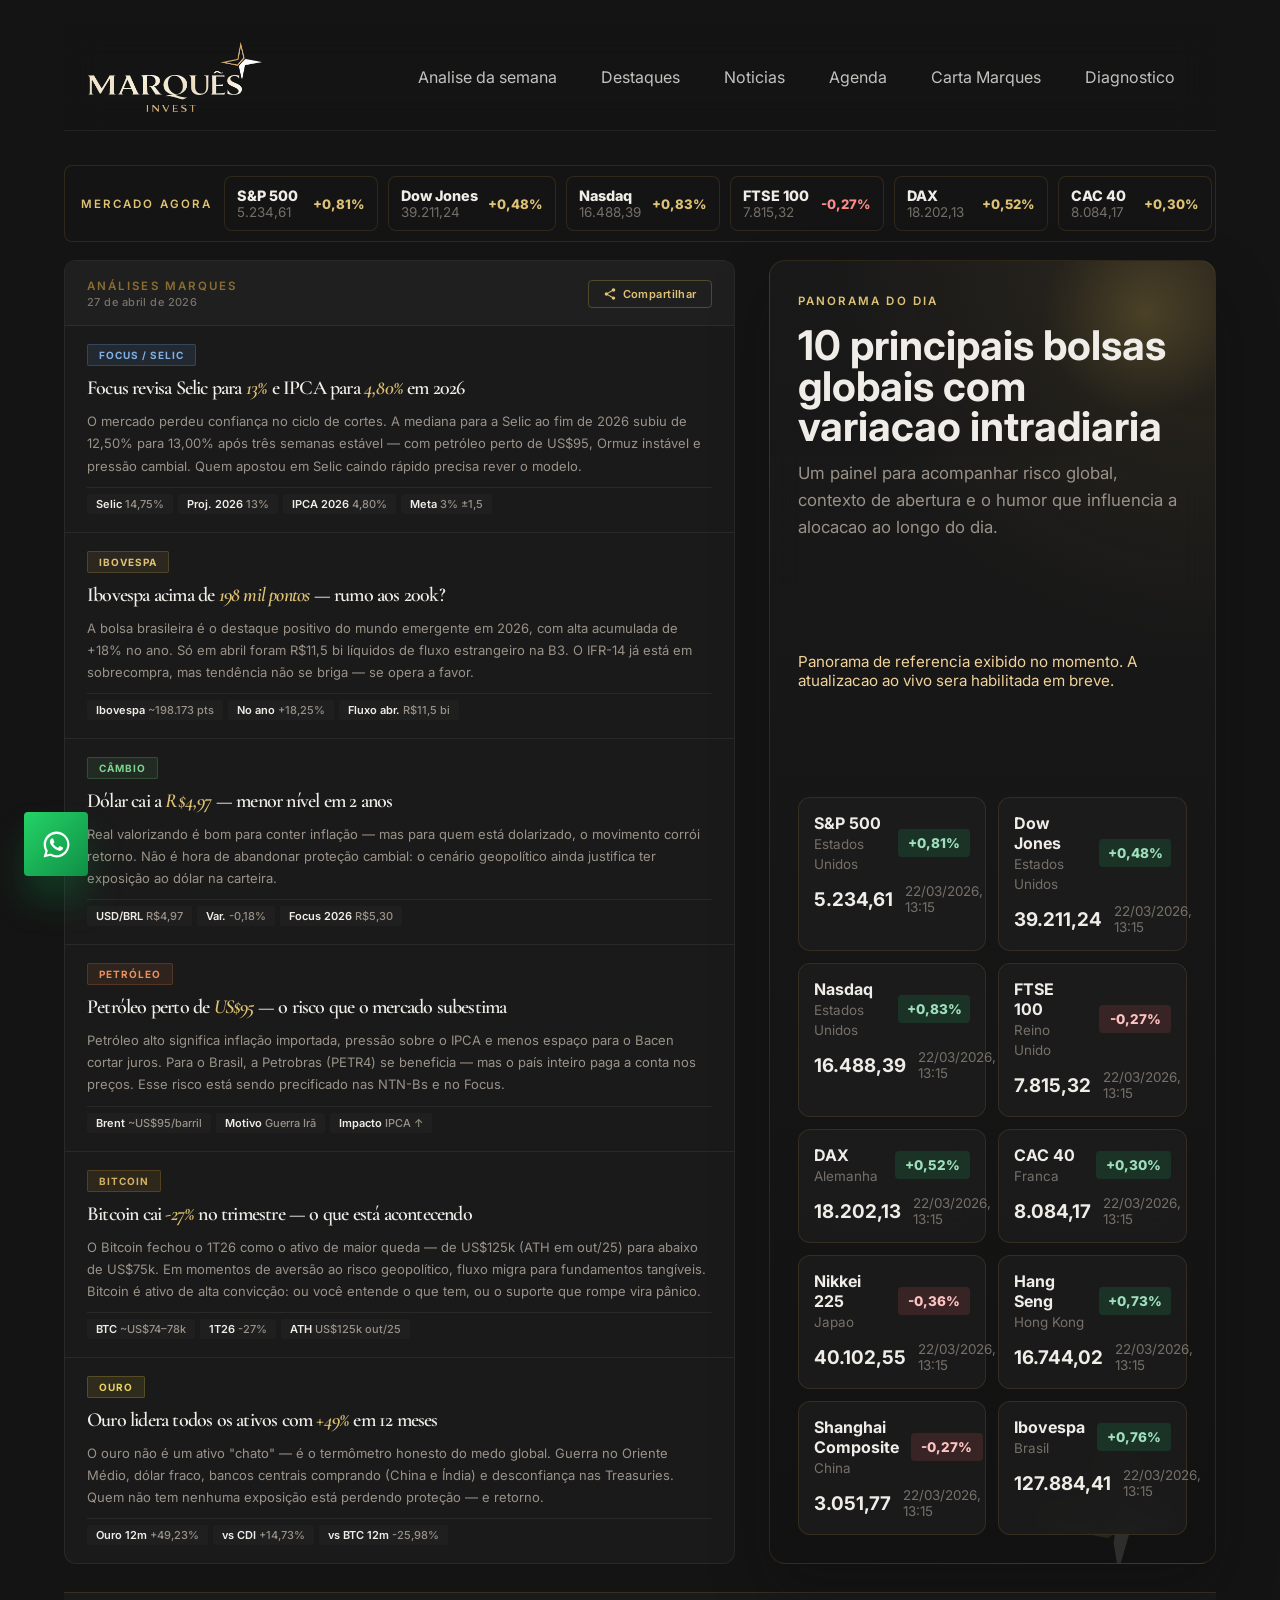
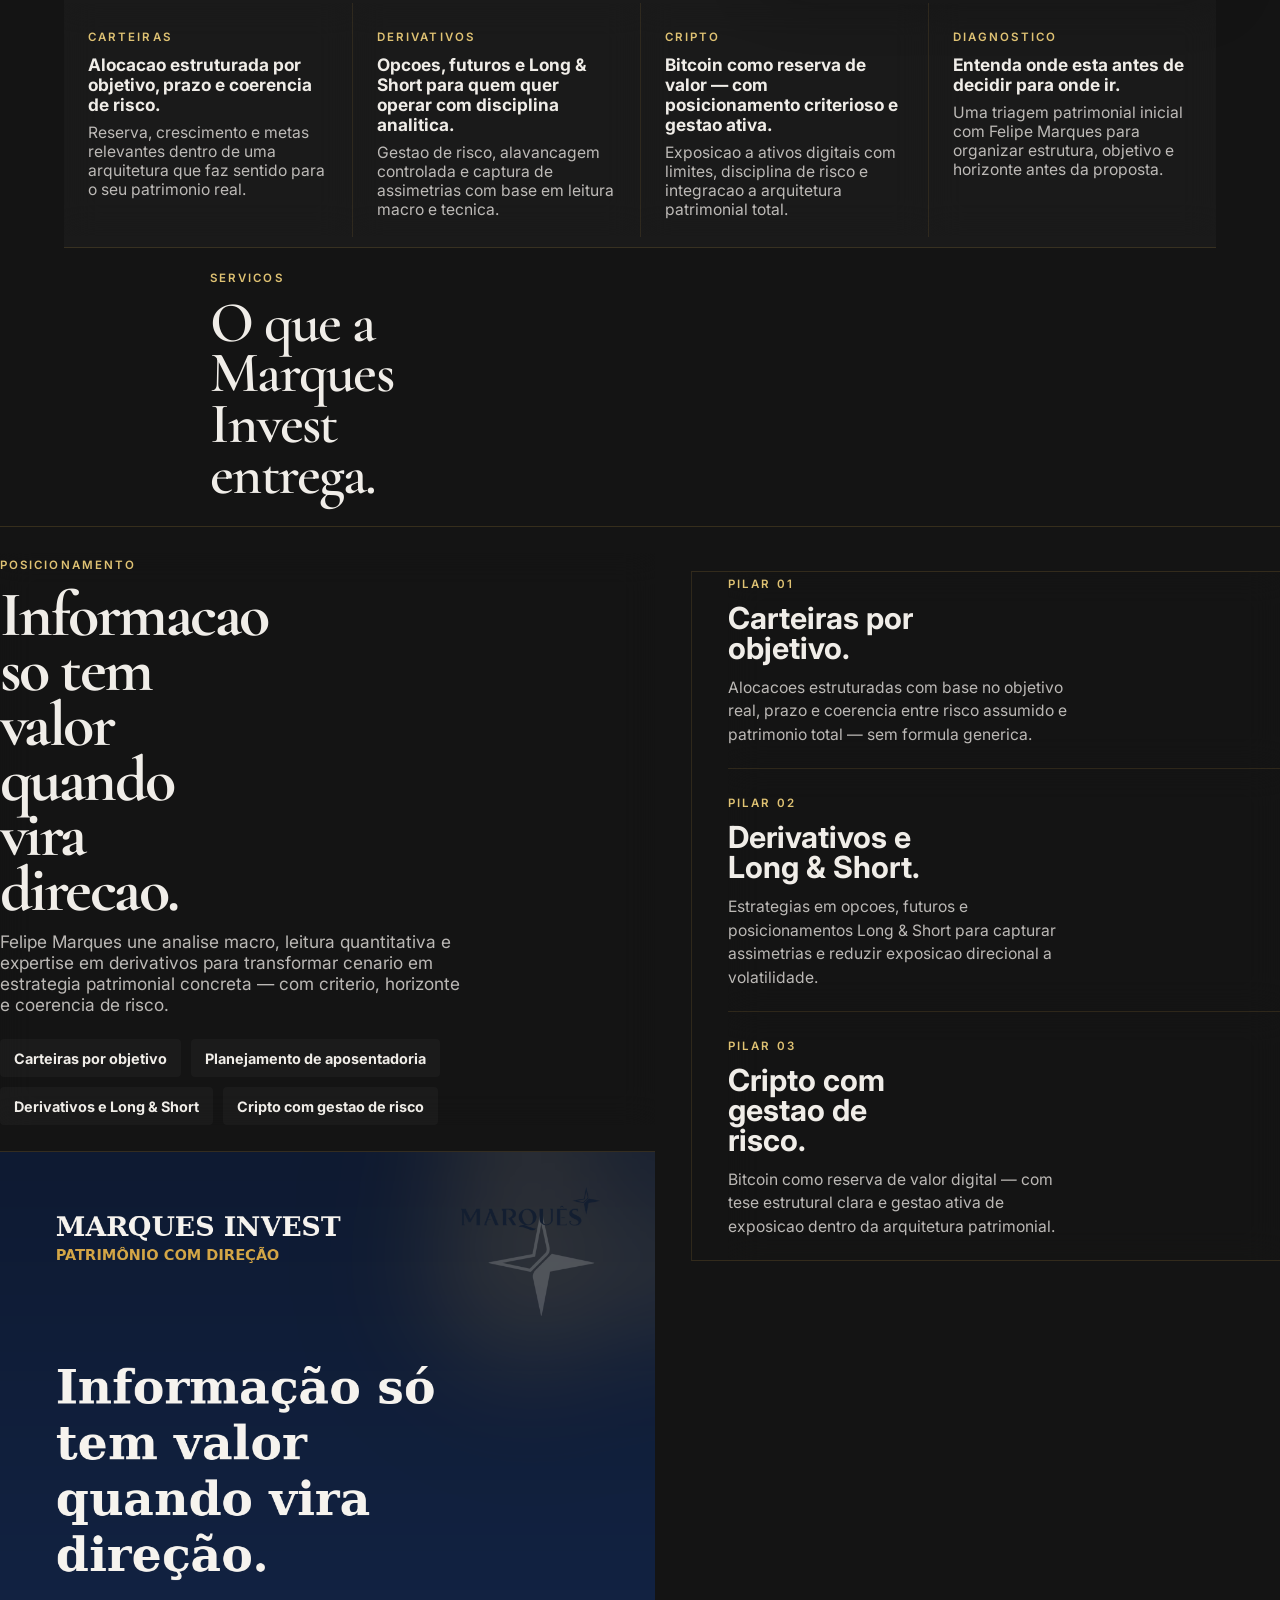
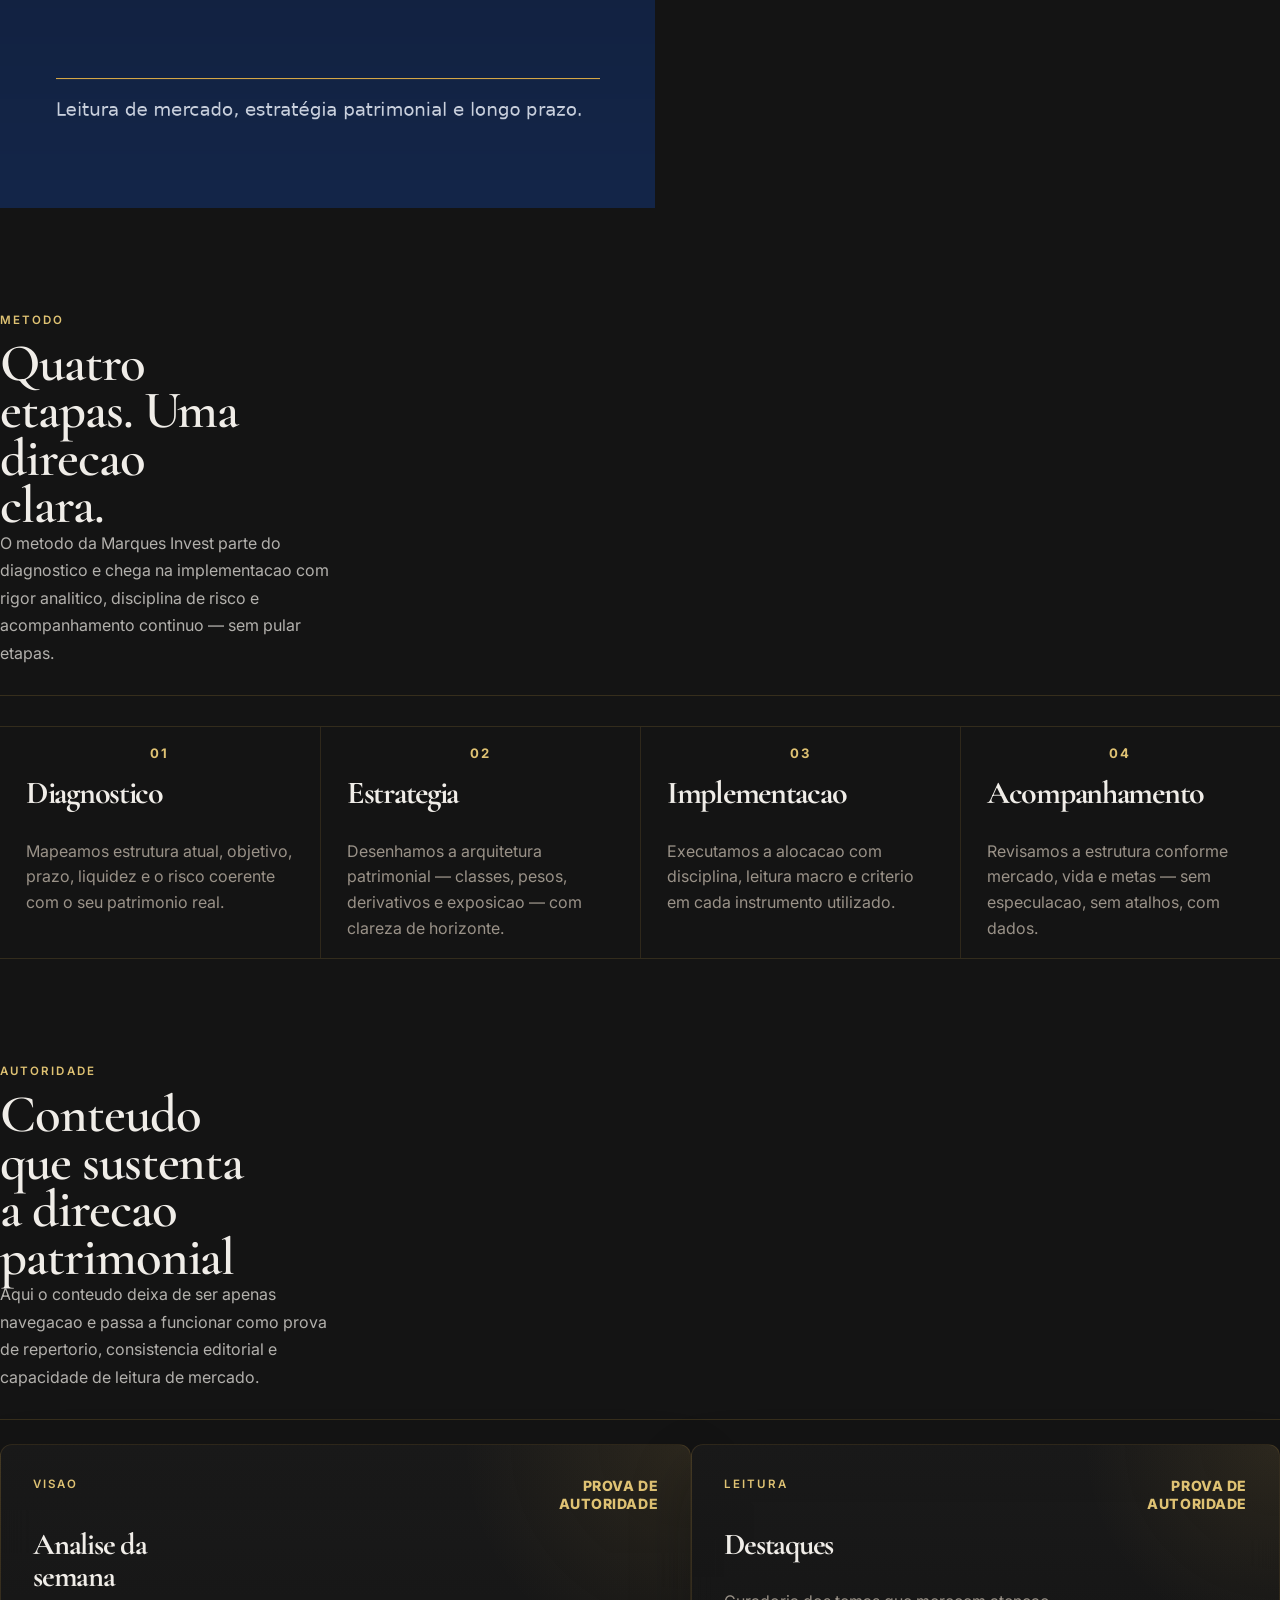
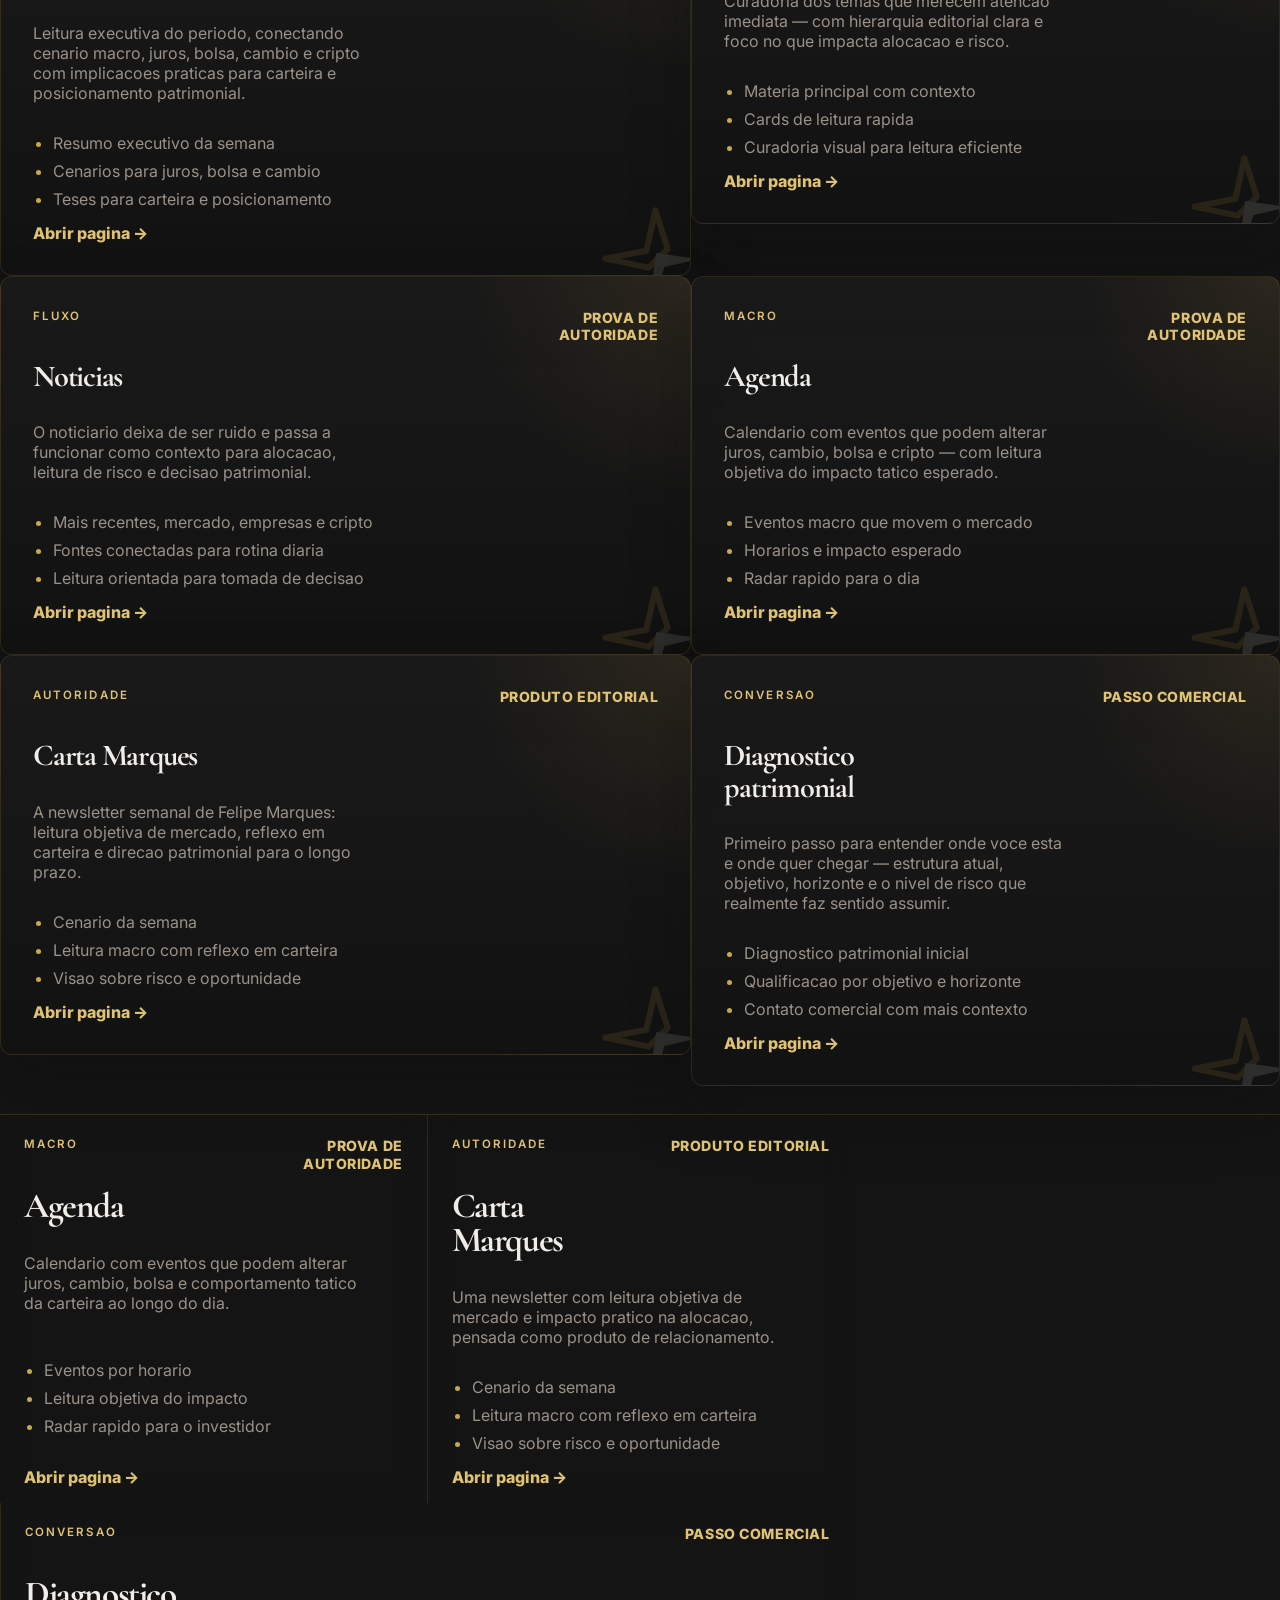
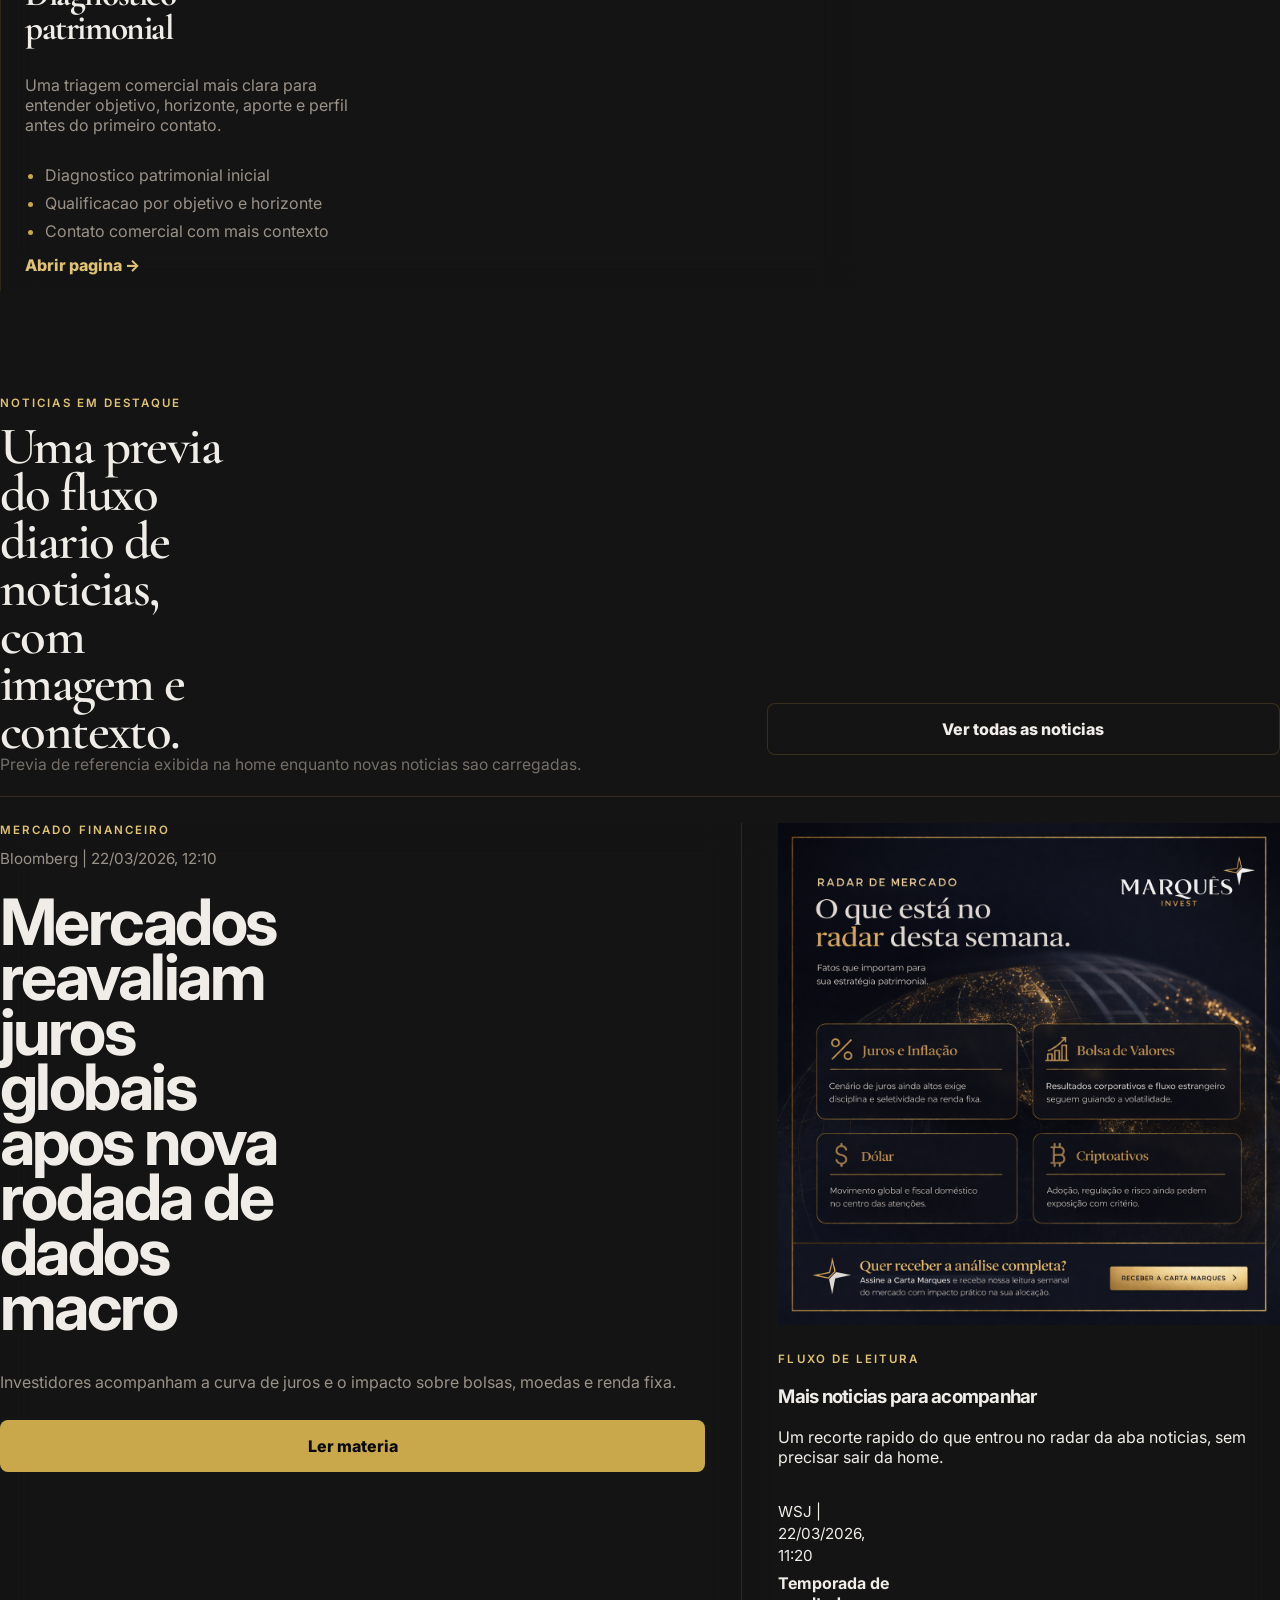
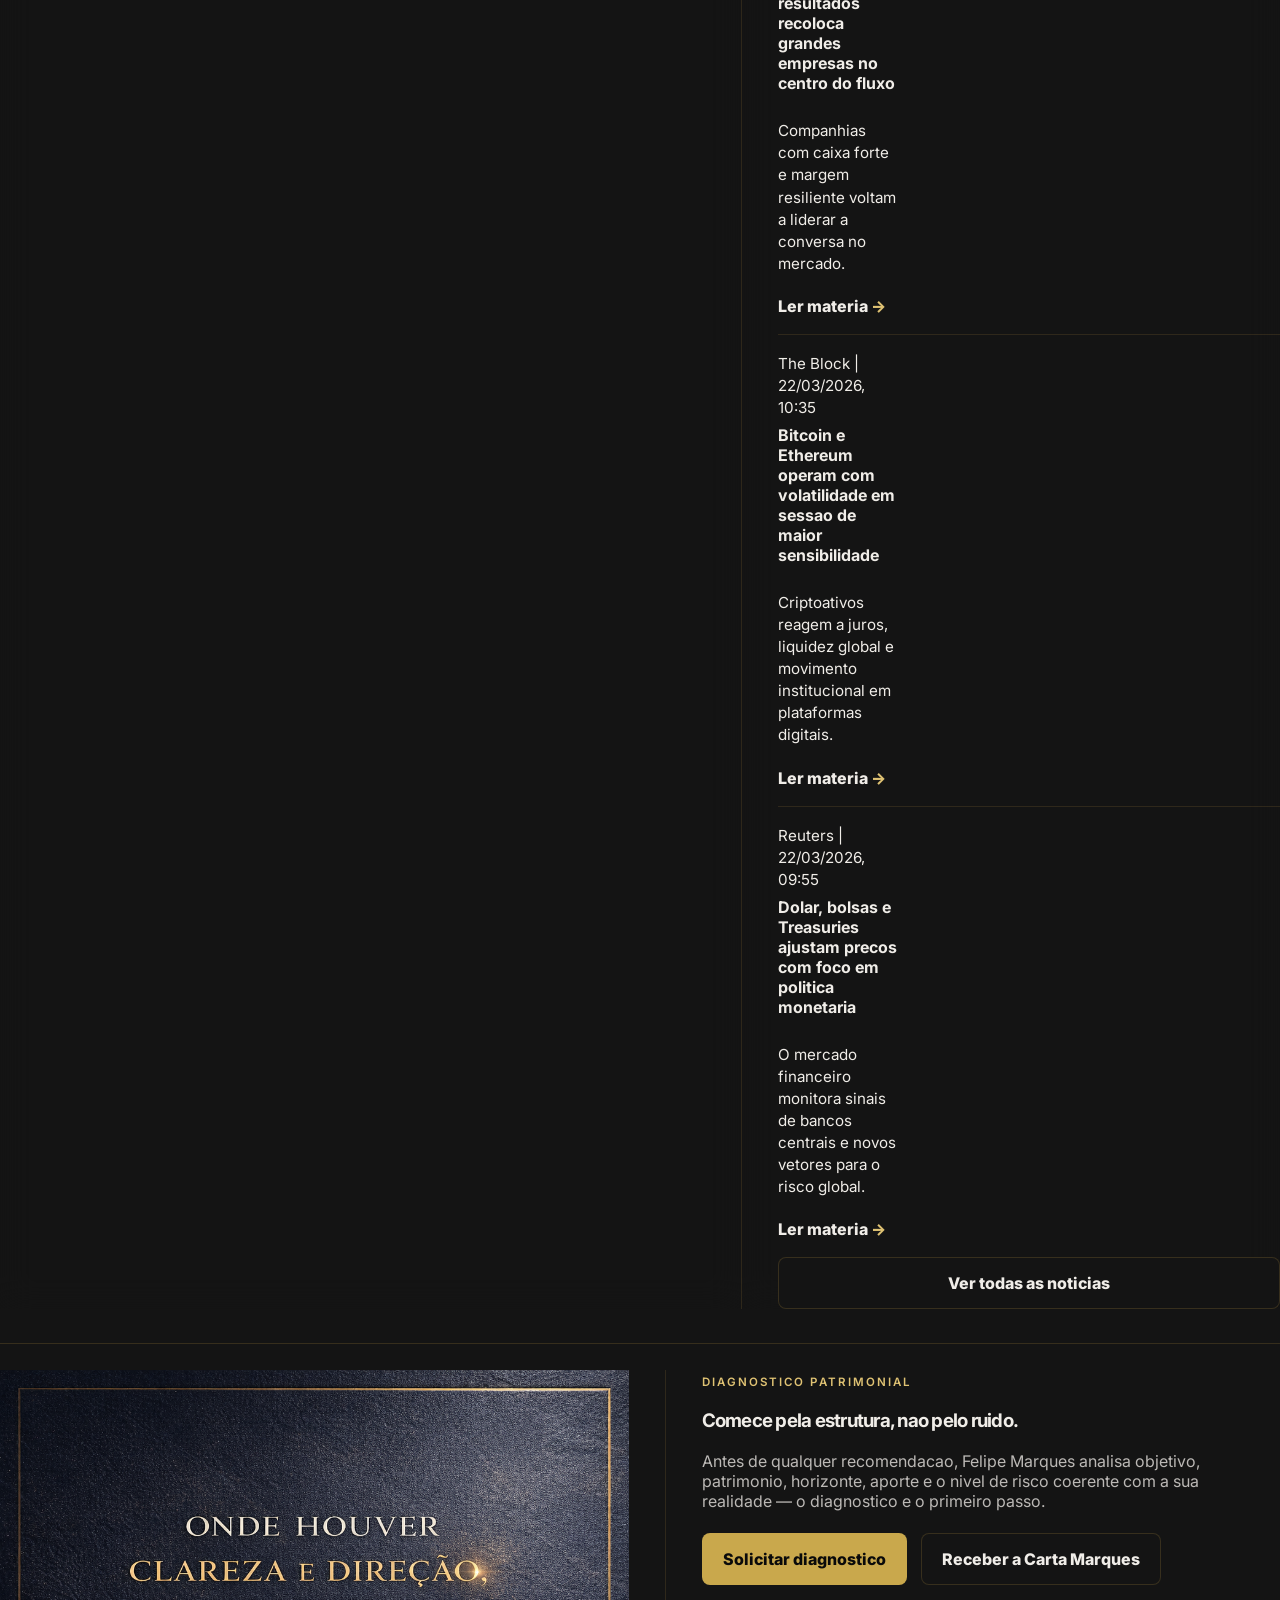
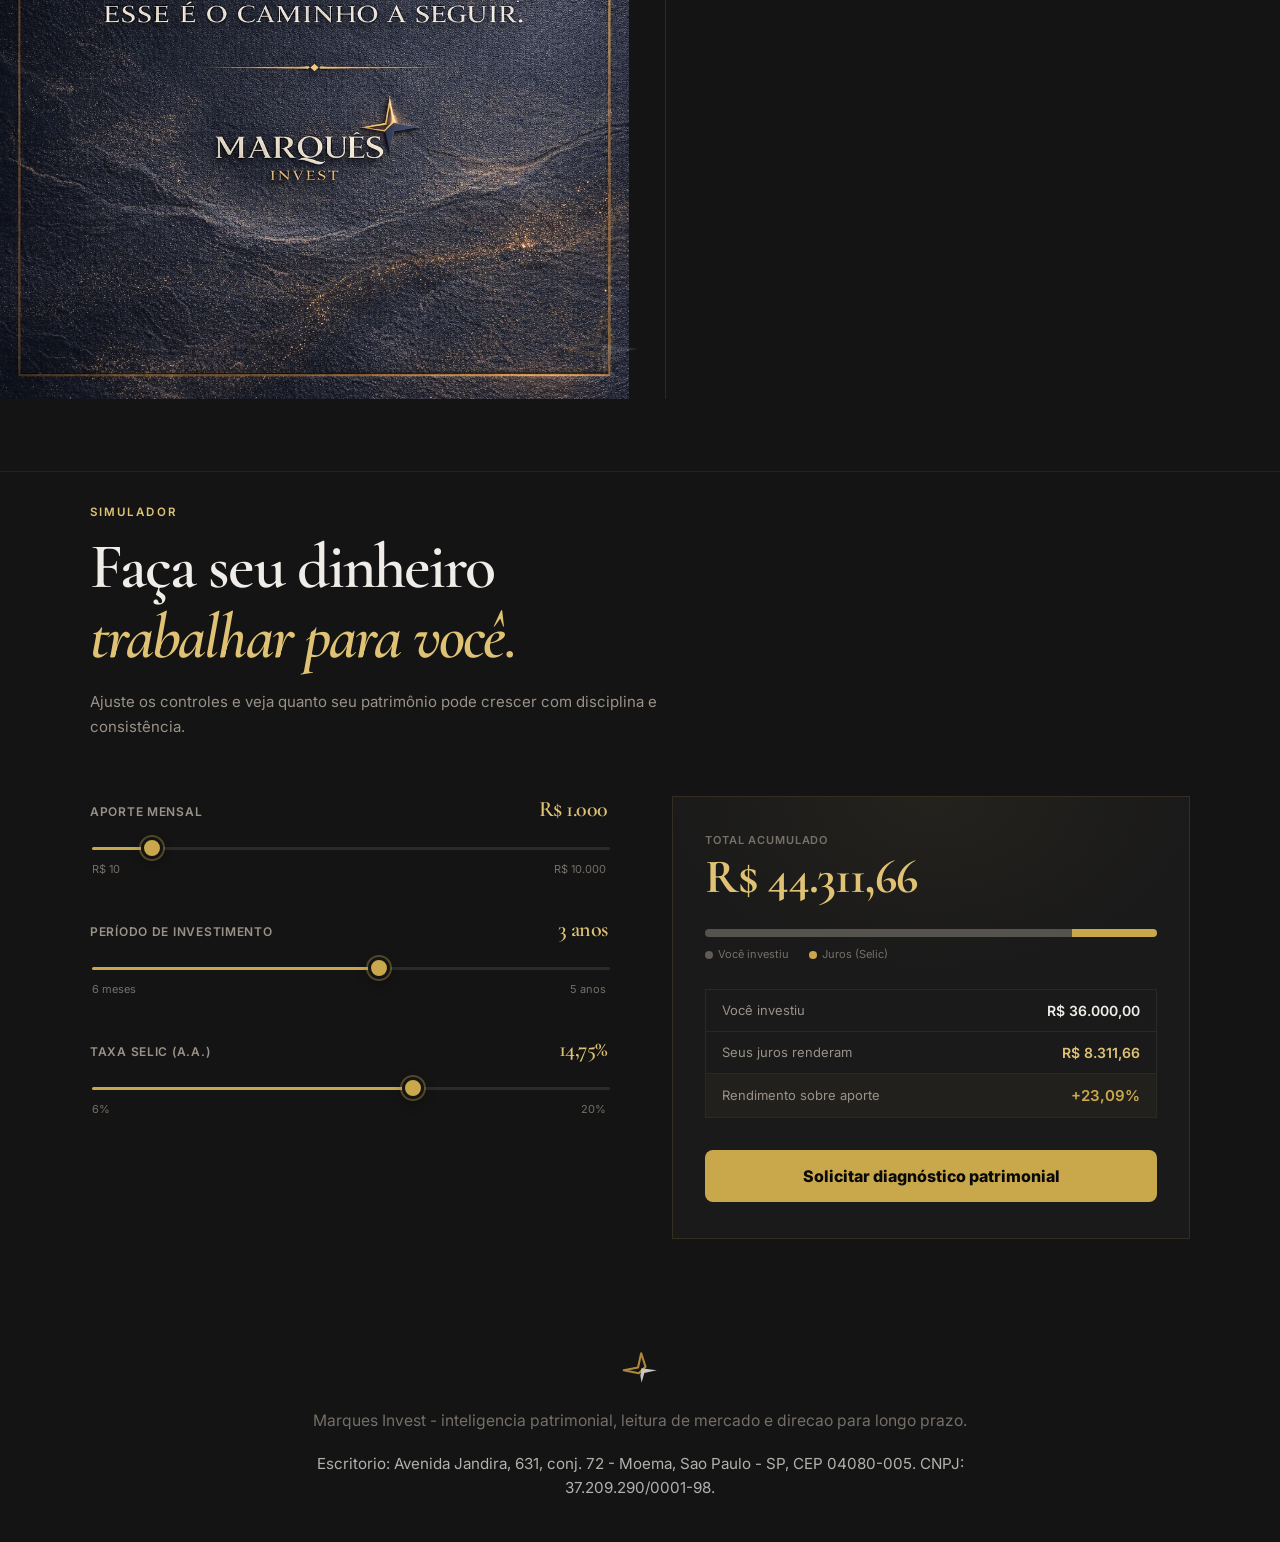
==== index.html @ 555baf64 "Simulador de patrimonio: calculadora interativa com sliders na homepage - Aporte mensal: R$10 a R$10" ====
<!DOCTYPE html>
<html lang="pt-BR">
  <head>
    <meta charset="UTF-8" />
    <meta name="viewport" content="width=device-width, initial-scale=1.0" />
    <title>Marques Invest | Patrimonio com direcao</title>
    <meta
      name="description"
      content="Marques Invest — gestao patrimonial com leitura macro, derivativos, Long & Short e cripto criterioso. Felipe Marques, Moema, Sao Paulo."
    />
    <meta name="theme-color" content="#141414" />
    <link rel="icon" type="image/svg+xml" href="assets/img/logo-mark.svg" />
    <link rel="manifest" href="site.webmanifest" />
    <link rel="preconnect" href="https://fonts.googleapis.com" />
    <link rel="preconnect" href="https://fonts.gstatic.com" crossorigin />
    <link
      href="https://fonts.googleapis.com/css2?family=Cormorant+Garamond:wght@500;600;700&family=Inter:wght@400;500;600;700&display=swap"
      rel="stylesheet"
    />
    <link rel="stylesheet" href="assets/css/styles.css?v=2" />
  </head>
  <body data-page="home">
    <div class="site-shell">
      <header class="hero hero--compact">
        <nav class="topbar">
          <a class="brand" href="index.html" aria-label="Marques Invest">
            <img
              class="brand-logo"
              src="assets/img/marques-invest-logo-header.png"
              alt="Marques Invest"
            />
          </a>
          <div class="nav-links">
            <a href="analise-semana.html">Analise da semana</a>
            <a href="destaques.html">Destaques</a>
            <a href="noticias.html">Noticias</a>
            <a href="agenda.html">Agenda</a>
            <a href="newsletter.html">Carta Marques</a>
            <a href="contato.html">Diagnostico</a>
          </div>
        </nav>

        <section class="hero-content">
          <!-- ── ANÁLISES MARQUES FEED ── -->
          <div class="home-af">
            <div class="home-af-header">
              <div class="home-af-header-left">
                <span class="eyebrow">Análises Marques</span>
                <span class="home-af-date">27 de abril de 2026</span>
              </div>
              <button class="home-af-share-btn" type="button" id="home-af-share-btn" aria-label="Compartilhar análises">
                <svg viewBox="0 0 24 24" aria-hidden="true"><path d="M18 16.08c-.76 0-1.44.3-1.96.77L8.91 12.7c.05-.23.09-.46.09-.7s-.04-.47-.09-.7l7.05-4.11c.54.5 1.25.81 2.04.81 1.66 0 3-1.34 3-3s-1.34-3-3-3-3 1.34-3 3c0 .24.04.47.09.7L8.04 9.81C7.5 9.31 6.79 9 6 9c-1.66 0-3 1.34-3 3s1.34 3 3 3c.79 0 1.5-.31 2.04-.81l7.12 4.16c-.05.21-.08.43-.08.65 0 1.61 1.31 2.92 2.92 2.92 1.61 0 2.92-1.31 2.92-2.92s-1.31-2.92-2.92-2.92z"/></svg>
                <span>Compartilhar</span>
              </button>
            </div>

            <div class="home-af-scroll">

              <!-- 1 — Focus / Selic -->
              <article class="home-af-card">
                <div class="home-af-card-top">
                  <span class="home-af-pill home-af-pill--selic">Focus / Selic</span>
                </div>
                <h3 class="home-af-headline">Focus revisa Selic para <em>13%</em> e IPCA para <em>4,80%</em> em 2026</h3>
                <p class="home-af-body">O mercado perdeu confiança no ciclo de cortes. A mediana para a Selic ao fim de 2026 subiu de 12,50% para 13,00% após três semanas estável — com petróleo perto de US$95, Ormuz instável e pressão cambial. Quem apostou em Selic caindo rápido precisa rever o modelo.</p>
                <div class="home-af-chips">
                  <span class="home-af-chip"><b>Selic</b> 14,75%</span>
                  <span class="home-af-chip"><b>Proj. 2026</b> 13%</span>
                  <span class="home-af-chip"><b>IPCA 2026</b> 4,80%</span>
                  <span class="home-af-chip"><b>Meta</b> 3% ±1,5</span>
                </div>
              </article>

              <!-- 2 — Ibovespa -->
              <article class="home-af-card">
                <div class="home-af-card-top">
                  <span class="home-af-pill home-af-pill--ibov">Ibovespa</span>
                </div>
                <h3 class="home-af-headline">Ibovespa acima de <em>198 mil pontos</em> — rumo aos 200k?</h3>
                <p class="home-af-body">A bolsa brasileira é o destaque positivo do mundo emergente em 2026, com alta acumulada de +18% no ano. Só em abril foram R$11,5 bi líquidos de fluxo estrangeiro na B3. O IFR-14 já está em sobrecompra, mas tendência não se briga — se opera a favor.</p>
                <div class="home-af-chips">
                  <span class="home-af-chip"><b>Ibovespa</b> ~198.173 pts</span>
                  <span class="home-af-chip"><b>No ano</b> +18,25%</span>
                  <span class="home-af-chip"><b>Fluxo abr.</b> R$11,5 bi</span>
                </div>
              </article>

              <!-- 3 — Câmbio -->
              <article class="home-af-card">
                <div class="home-af-card-top">
                  <span class="home-af-pill home-af-pill--cambio">Câmbio</span>
                </div>
                <h3 class="home-af-headline">Dólar cai a <em>R$4,97</em> — menor nível em 2 anos</h3>
                <p class="home-af-body">Real valorizando é bom para conter inflação — mas para quem está dolarizado, o movimento corrói retorno. Não é hora de abandonar proteção cambial: o cenário geopolítico ainda justifica ter exposição ao dólar na carteira.</p>
                <div class="home-af-chips">
                  <span class="home-af-chip"><b>USD/BRL</b> R$4,97</span>
                  <span class="home-af-chip"><b>Var.</b> -0,18%</span>
                  <span class="home-af-chip"><b>Focus 2026</b> R$5,30</span>
                </div>
              </article>

              <!-- 4 — Petróleo -->
              <article class="home-af-card">
                <div class="home-af-card-top">
                  <span class="home-af-pill home-af-pill--petro">Petróleo</span>
                </div>
                <h3 class="home-af-headline">Petróleo perto de <em>US$95</em> — o risco que o mercado subestima</h3>
                <p class="home-af-body">Petróleo alto significa inflação importada, pressão sobre o IPCA e menos espaço para o Bacen cortar juros. Para o Brasil, a Petrobras (PETR4) se beneficia — mas o país inteiro paga a conta nos preços. Esse risco está sendo precificado nas NTN-Bs e no Focus.</p>
                <div class="home-af-chips">
                  <span class="home-af-chip"><b>Brent</b> ~US$95/barril</span>
                  <span class="home-af-chip"><b>Motivo</b> Guerra Irã</span>
                  <span class="home-af-chip"><b>Impacto</b> IPCA ↑</span>
                </div>
              </article>

              <!-- 5 — Bitcoin -->
              <article class="home-af-card">
                <div class="home-af-card-top">
                  <span class="home-af-pill home-af-pill--btc">Bitcoin</span>
                </div>
                <h3 class="home-af-headline">Bitcoin cai <em>-27%</em> no trimestre — o que está acontecendo</h3>
                <p class="home-af-body">O Bitcoin fechou o 1T26 como o ativo de maior queda — de US$125k (ATH em out/25) para abaixo de US$75k. Em momentos de aversão ao risco geopolítico, fluxo migra para fundamentos tangíveis. Bitcoin é ativo de alta convicção: ou você entende o que tem, ou o suporte que rompe vira pânico.</p>
                <div class="home-af-chips">
                  <span class="home-af-chip"><b>BTC</b> ~US$74–78k</span>
                  <span class="home-af-chip"><b>1T26</b> -27%</span>
                  <span class="home-af-chip"><b>ATH</b> US$125k out/25</span>
                </div>
              </article>

              <!-- 6 — Ouro -->
              <article class="home-af-card">
                <div class="home-af-card-top">
                  <span class="home-af-pill home-af-pill--ouro">Ouro</span>
                </div>
                <h3 class="home-af-headline">Ouro lidera todos os ativos com <em>+49%</em> em 12 meses</h3>
                <p class="home-af-body">O ouro não é um ativo "chato" — é o termômetro honesto do medo global. Guerra no Oriente Médio, dólar fraco, bancos centrais comprando (China e Índia) e desconfiança nas Treasuries. Quem não tem nenhuma exposição está perdendo proteção — e retorno.</p>
                <div class="home-af-chips">
                  <span class="home-af-chip"><b>Ouro 12m</b> +49,23%</span>
                  <span class="home-af-chip"><b>vs CDI</b> +14,73%</span>
                  <span class="home-af-chip"><b>vs BTC 12m</b> -25,98%</span>
                </div>
              </article>

            </div><!-- /scroll -->
          </div>

          <aside class="market-panel">
            <div class="panel-card">
              <span class="panel-label">Panorama do dia</span>
              <strong>10 principais bolsas globais com variacao intradiaria</strong>
              <p>
                Um painel para acompanhar risco global, contexto de abertura e
                o humor que influencia a alocacao ao longo do dia.
              </p>
            </div>
            <p class="market-status" id="market-status">
              Carregando panorama global das bolsas.
            </p>
            <div class="market-board" id="market-board" aria-label="Indicadores do mercado"></div>
          </aside>
        </section>

        <div class="hero-strip">
          <article class="hero-strip-card">
            <span class="tag">Carteiras</span>
            <strong>Alocacao estruturada por objetivo, prazo e coerencia de risco.</strong>
            <p>Reserva, crescimento e metas relevantes dentro de uma arquitetura que faz sentido para o seu patrimonio real.</p>
          </article>
          <article class="hero-strip-card">
            <span class="tag">Derivativos</span>
            <strong>Opcoes, futuros e Long & Short para quem quer operar com disciplina analitica.</strong>
            <p>Gestao de risco, alavancagem controlada e captura de assimetrias com base em leitura macro e tecnica.</p>
          </article>
          <article class="hero-strip-card">
            <span class="tag">Cripto</span>
            <strong>Bitcoin como reserva de valor — com posicionamento criterioso e gestao ativa.</strong>
            <p>Exposicao a ativos digitais com limites, disciplina de risco e integracao a arquitetura patrimonial total.</p>
          </article>
          <article class="hero-strip-card">
            <span class="tag">Diagnostico</span>
            <strong>Entenda onde esta antes de decidir para onde ir.</strong>
            <p>Uma triagem patrimonial inicial com Felipe Marques para organizar estrutura, objetivo e horizonte antes da proposta.</p>
          </article>
        </div>
      </header>

      <main>
        <section class="section market-intelligence market-intelligence--telegraph" id="servicos">
          <div class="section-heading">
            <span class="section-kicker">Servicos</span>
            <h2>O que a Marques Invest entrega.</h2>
          </div>

          <div class="telegraph-services-grid">
            <div class="intelligence-flow">
              <article class="intelligence-lead">
                <span class="tag">Posicionamento</span>
                <h3>Informacao so tem valor quando vira direcao.</h3>
                <p>
                  Felipe Marques une analise macro, leitura quantitativa e
                  expertise em derivativos para transformar cenario em
                  estrategia patrimonial concreta — com criterio, horizonte e
                  coerencia de risco.
                </p>
                <div class="intelligence-points">
                  <span>Carteiras por objetivo</span>
                  <span>Planejamento de aposentadoria</span>
                  <span>Derivativos e Long & Short</span>
                  <span>Cripto com gestao de risco</span>
                </div>
              </article>

              <figure class="intelligence-visual">
                <img
                  src="assets/img/editorial/marques-informacao-direcao.png"
                  alt="Manifesto visual da Marques Invest sobre direcao patrimonial."
                />
              </figure>
            </div>

            <div class="intelligence-service-list">
              <article class="intelligence-card">
                <span class="tag">Pilar 01</span>
                <strong>Carteiras por objetivo.</strong>
                <p>
                  Alocacoes estruturadas com base no objetivo real, prazo e
                  coerencia entre risco assumido e patrimonio total — sem
                  formula generica.
                </p>
              </article>

              <article class="intelligence-card">
                <span class="tag">Pilar 02</span>
                <strong>Derivativos e Long & Short.</strong>
                <p>
                  Estrategias em opcoes, futuros e posicionamentos Long & Short
                  para capturar assimetrias e reduzir exposicao direcional
                  a volatilidade.
                </p>
              </article>

              <article class="intelligence-card intelligence-card--accent">
                <span class="tag">Pilar 03</span>
                <strong>Cripto com gestao de risco.</strong>
                <p>
                  Bitcoin como reserva de valor digital — com tese estrutural
                  clara e gestao ativa de exposicao dentro da arquitetura
                  patrimonial.
                </p>
              </article>
            </div>
          </div>
        </section>

        <section class="section process-section process-section--telegraph section--split-rail">
          <div class="section-rail">
            <div class="section-heading section-heading--wide section-heading--editorial">
              <div class="section-heading-main">
                <span class="section-kicker">Metodo</span>
                <h2>Quatro etapas. Uma direcao clara.</h2>
              </div>
              <p class="section-heading-support">
                O metodo da Marques Invest parte do diagnostico e chega na implementacao com rigor analitico,
                disciplina de risco e acompanhamento continuo — sem pular etapas.
              </p>
            </div>
          </div>

          <div class="section-content">
            <div class="process-grid">
              <article class="process-card">
                <span class="process-index">01</span>
                <h3>Diagnostico</h3>
                <p>Mapeamos estrutura atual, objetivo, prazo, liquidez e o risco coerente com o seu patrimonio real.</p>
              </article>

              <article class="process-card">
                <span class="process-index">02</span>
                <h3>Estrategia</h3>
                <p>Desenhamos a arquitetura patrimonial — classes, pesos, derivativos e exposicao — com clareza de horizonte.</p>
              </article>

              <article class="process-card">
                <span class="process-index">03</span>
                <h3>Implementacao</h3>
                <p>Executamos a alocacao com disciplina, leitura macro e criterio em cada instrumento utilizado.</p>
              </article>

              <article class="process-card">
                <span class="process-index">04</span>
                <h3>Acompanhamento</h3>
                <p>Revisamos a estrutura conforme mercado, vida e metas — sem especulacao, sem atalhos, com dados.</p>
              </article>
            </div>
          </div>
        </section>

        <section class="section authority-section authority-section--telegraph section--split-rail">
          <div class="section-rail">
            <div class="section-heading section-heading--wide section-heading--editorial">
              <div class="section-heading-main">
                <span class="section-kicker">Autoridade</span>
                <h2 id="home-teaser-title">Conteudo que sustenta a direcao patrimonial</h2>
              </div>
              <p class="section-heading-support">
                Aqui o conteudo deixa de ser apenas navegacao e passa a funcionar como prova de
                repertorio, consistencia editorial e capacidade de leitura de mercado.
              </p>
            </div>
          </div>

          <div class="section-content">
            <div class="authority-flow" id="home-teasers">
              <article class="teaser-card teaser-card--rich teaser-card--feature">
                <div class="teaser-card-top">
                  <span class="tag">Visao</span>
                  <span class="teaser-meta">Prova de autoridade</span>
                </div>
                <h3>Analise da semana</h3>
                <p>
                  Leitura executiva do periodo, conectando cenario macro,
                  valuation, risco e implicacoes praticas para carteira.
                </p>
                <ul class="teaser-points">
                  <li>Resumo executivo da semana</li>
                  <li>Cenarios para juros, bolsa e cambio</li>
                  <li>Teses para carteira e posicionamento</li>
                </ul>
                <a class="teaser-card-link" href="analise-semana.html">Abrir pagina</a>
              </article>

              <div class="authority-column">
                <article class="teaser-card teaser-card--rich teaser-card--side">
                  <div class="teaser-card-top">
                    <span class="tag">Leitura</span>
                    <span class="teaser-meta">Prova de autoridade</span>
                  </div>
                  <h3>Destaques</h3>
                  <p>
                    Seleciona os temas que merecem atencao imediata e organiza a
                    hierarquia da leitura para quem precisa decidir melhor.
                  </p>
                  <ul class="teaser-points">
                    <li>Materia principal com contexto</li>
                    <li>Cards de leitura rapida</li>
                    <li>Curadoria visual para leitura eficiente</li>
                  </ul>
                  <a class="teaser-card-link" href="destaques.html">Abrir pagina</a>
                </article>

                <article class="teaser-card teaser-card--rich teaser-card--side">
                  <div class="teaser-card-top">
                    <span class="tag">Fluxo</span>
                    <span class="teaser-meta">Prova de autoridade</span>
                  </div>
                  <h3>Noticias</h3>
                  <p>
                    O noticiario deixa de ser fim em si mesmo e passa a funcionar
                    como contexto para alocacao e leitura de risco.
                  </p>
                  <ul class="teaser-points">
                    <li>Mais recentes, mercado, empresas e cripto</li>
                    <li>Fontes conectadas para rotina diaria</li>
                    <li>Leitura orientada para tomada de decisao</li>
                  </ul>
                  <a class="teaser-card-link" href="noticias.html">Abrir pagina</a>
                </article>
              </div>
            </div>

            <div class="authority-list">
              <article class="teaser-card teaser-card--rich">
                <div class="teaser-card-top">
                  <span class="tag">Macro</span>
                  <span class="teaser-meta">Prova de autoridade</span>
                </div>
                <h3>Agenda</h3>
                <p>
                  Calendario com eventos que podem alterar juros, cambio, bolsa e
                  comportamento tatico da carteira ao longo do dia.
                </p>
                <ul class="teaser-points">
                  <li>Eventos por horario</li>
                  <li>Leitura objetiva do impacto</li>
                  <li>Radar rapido para o investidor</li>
                </ul>
                <a class="teaser-card-link" href="agenda.html">Abrir pagina</a>
              </article>

              <article class="teaser-card teaser-card--rich">
                <div class="teaser-card-top">
                  <span class="tag">Autoridade</span>
                  <span class="teaser-meta">Produto editorial</span>
                </div>
                <h3>Carta Marques</h3>
                <p>
                  Uma newsletter com leitura objetiva de mercado e impacto
                  pratico na alocacao, pensada como produto de relacionamento.
                </p>
                <ul class="teaser-points">
                  <li>Cenario da semana</li>
                  <li>Leitura macro com reflexo em carteira</li>
                  <li>Visao sobre risco e oportunidade</li>
                </ul>
                <a class="teaser-card-link" href="newsletter.html">Abrir pagina</a>
              </article>

              <article class="teaser-card teaser-card--rich teaser-card--conversion">
                <div class="teaser-card-top">
                  <span class="tag">Conversao</span>
                  <span class="teaser-meta">Passo comercial</span>
                </div>
                <h3>Diagnostico patrimonial</h3>
                <p>
                  Uma triagem comercial mais clara para entender objetivo,
                  horizonte, aporte e perfil antes do primeiro contato.
                </p>
                <ul class="teaser-points">
                  <li>Diagnostico patrimonial inicial</li>
                  <li>Qualificacao por objetivo e horizonte</li>
                  <li>Contato comercial com mais contexto</li>
                </ul>
                <a class="teaser-card-link" href="contato.html">Abrir pagina</a>
              </article>
            </div>
          </div>
        </section>

        <section class="section home-news-preview-section home-news-preview-section--telegraph">
          <div class="section-heading section-heading--split">
            <div>
              <span class="section-kicker">Noticias em destaque</span>
              <h2>Uma previa do fluxo diario de noticias, com imagem e contexto.</h2>
            </div>
            <a class="button button-secondary" href="noticias.html">Ver todas as noticias</a>
          </div>

          <p class="news-status home-news-status" id="home-news-status">
            Carregando a previa das noticias publicadas e conectadas.
          </p>

          <div class="home-preview-grid">
            <article class="home-preview-main home-preview-main--news" id="home-news-lead">
              <span class="tag">Leitura diaria</span>
              <h3>Carregando o destaque principal da aba noticias.</h3>
              <p>
                Assim que o feed responder, a home mostra aqui a materia principal com imagem,
                resumo e caminho para leitura completa.
              </p>
            </article>

            <aside class="home-preview-side home-preview-side--news">
              <figure class="home-preview-side-visual">
                <img
                  src="assets/img/editorial/marques-radar-semana.png"
                  alt="Radar de mercado da semana com juros, bolsa, dolar e cripto."
                />
              </figure>

              <div class="home-preview-side-copy">
                <span class="tag">Fluxo de leitura</span>
                <h3>Mais noticias para acompanhar</h3>
                <p>
                  Um recorte rapido do que entrou no radar da aba noticias, sem precisar sair da
                  home.
                </p>
              </div>

              <div class="home-mini-news" id="home-news-list">
                <article class="home-mini-item">
                  <strong>Carregando noticias</strong>
                  <p>As proximas materias aparecerao aqui com imagem, resumo e link.</p>
                </article>
              </div>

              <a class="button button-secondary button-full" href="noticias.html">
                Ver todas as noticias
              </a>
            </aside>
          </div>

          <div class="manifesto-grid">
            <figure class="manifesto-card manifesto-card--visual">
              <img
                src="assets/img/editorial/marques-manifesto-direcao.png"
                alt="Manifesto visual da marca Marques Invest."
              />
            </figure>

            <aside class="diagnostic-card">
              <span class="tag">Diagnostico patrimonial</span>
              <h3>Comece pela estrutura, nao pelo ruido.</h3>
              <p>
                Antes de qualquer recomendacao, Felipe Marques analisa objetivo,
                patrimonio, horizonte, aporte e o nivel de risco coerente com
                a sua realidade — o diagnostico e o primeiro passo.
              </p>
              <div class="hero-actions hero-actions--compact">
                <a class="button button-primary" href="contato.html">Solicitar diagnostico</a>
                <a class="button button-secondary" href="newsletter.html">Receber a Carta Marques</a>
              </div>
            </aside>
          </div>
        </section>
      </main>

        <!-- ══ SIMULADOR DE PATRIMÔNIO ══ -->
        <section class="section sim-section" id="simulador">
          <div class="sim-inner">

            <div class="sim-header">
              <span class="section-kicker">Simulador</span>
              <h2 class="sim-title">Faça seu dinheiro<br><em>trabalhar para você.</em></h2>
              <p class="sim-subtitle">Ajuste os controles e veja quanto seu patrimônio pode crescer com disciplina e consistência.</p>
            </div>

            <div class="sim-body">

              <!-- CONTROLES -->
              <div class="sim-controls">

                <div class="sim-field">
                  <div class="sim-field-labels">
                    <span class="sim-field-name">Aporte mensal</span>
                    <span class="sim-field-value" id="sim-label-aporte">R$ 1.000</span>
                  </div>
                  <div class="sim-slider-wrap">
                    <input class="sim-slider" id="sim-aporte" type="range" min="10" max="10000" step="10" value="1000" aria-label="Aporte mensal" />
                  </div>
                  <div class="sim-slider-limits">
                    <span>R$ 10</span><span>R$ 10.000</span>
                  </div>
                </div>

                <div class="sim-field">
                  <div class="sim-field-labels">
                    <span class="sim-field-name">Período de investimento</span>
                    <span class="sim-field-value" id="sim-label-prazo">3 anos</span>
                  </div>
                  <div class="sim-slider-wrap">
                    <input class="sim-slider" id="sim-prazo" type="range" min="6" max="60" step="1" value="36" aria-label="Prazo em meses" />
                  </div>
                  <div class="sim-slider-limits">
                    <span>6 meses</span><span>5 anos</span>
                  </div>
                </div>

                <div class="sim-field">
                  <div class="sim-field-labels">
                    <span class="sim-field-name">Taxa Selic (a.a.)</span>
                    <span class="sim-field-value" id="sim-label-selic">14,75%</span>
                  </div>
                  <div class="sim-slider-wrap">
                    <input class="sim-slider" id="sim-selic" type="range" min="6" max="20" step="0.25" value="14.75" aria-label="Taxa Selic ao ano" />
                  </div>
                  <div class="sim-slider-limits">
                    <span>6%</span><span>20%</span>
                  </div>
                </div>

              </div><!-- /controls -->

              <!-- RESULTADO -->
              <div class="sim-result">

                <div class="sim-result-main">
                  <span class="sim-result-label">Total acumulado</span>
                  <span class="sim-result-total" id="sim-total">R$ 0</span>
                </div>

                <div class="sim-bar-wrap">
                  <div class="sim-bar" id="sim-bar">
                    <div class="sim-bar-invested" id="sim-bar-invested"></div>
                    <div class="sim-bar-return" id="sim-bar-return"></div>
                  </div>
                  <div class="sim-bar-legend">
                    <span><i class="sim-dot sim-dot--invested"></i>Você investiu</span>
                    <span><i class="sim-dot sim-dot--return"></i>Juros (Selic)</span>
                  </div>
                </div>

                <div class="sim-breakdown">
                  <div class="sim-breakdown-row">
                    <span>Você investiu</span>
                    <strong id="sim-invested">R$ 0</strong>
                  </div>
                  <div class="sim-breakdown-row sim-breakdown-row--highlight">
                    <span>Seus juros renderam</span>
                    <strong id="sim-return">R$ 0</strong>
                  </div>
                  <div class="sim-breakdown-row sim-breakdown-row--pct">
                    <span>Rendimento sobre aporte</span>
                    <strong id="sim-pct">0%</strong>
                  </div>
                </div>

                <a class="button button-primary sim-cta" href="contato.html">
                  Solicitar diagnóstico patrimonial
                </a>

              </div><!-- /result -->

            </div><!-- /body -->
          </div>
        </section>

      <footer class="footer">
        <p>
          Marques Invest - inteligencia patrimonial, leitura de mercado e direcao para longo prazo.
          <span class="footer-address">Escritorio: Avenida Jandira, 631, conj. 72 - Moema, Sao Paulo - SP, CEP 04080-005. CNPJ: 37.209.290/0001-98.</span>
        </p>
      </footer>
    </div>

    <a class="whatsapp-float" href="#" aria-label="Falar no WhatsApp" title="Falar no WhatsApp">
      <svg viewBox="0 0 24 24" aria-hidden="true">
        <path
          d="M19.05 4.94A9.9 9.9 0 0 0 12.03 2C6.53 2 2.05 6.48 2.05 12c0 1.77.46 3.5 1.34 5.03L2 22l5.12-1.34A9.9 9.9 0 0 0 12.03 22h.01c5.5 0 9.98-4.48 9.98-10 0-2.67-1.04-5.18-2.97-7.06ZM12.04 20.3h-.01a8.24 8.24 0 0 1-4.2-1.15l-.3-.18-3.04.8.82-2.96-.2-.31a8.23 8.23 0 0 1-1.27-4.4c0-4.56 3.7-8.27 8.26-8.27 2.2 0 4.26.85 5.82 2.42a8.17 8.17 0 0 1 2.42 5.83c0 4.56-3.71 8.27-8.3 8.27Zm4.53-6.2c-.25-.12-1.5-.74-1.73-.82-.23-.08-.4-.12-.57.12-.16.25-.65.81-.79.98-.15.16-.29.19-.54.06-.25-.12-1.04-.38-1.98-1.22-.73-.65-1.23-1.45-1.37-1.69-.14-.25-.01-.38.11-.5.11-.11.25-.29.37-.43.12-.14.16-.25.25-.41.08-.16.04-.31-.02-.43-.06-.12-.57-1.38-.78-1.89-.21-.5-.43-.43-.57-.44h-.48c-.16 0-.43.06-.65.31-.23.25-.87.85-.87 2.08 0 1.22.89 2.41 1.02 2.58.12.16 1.75 2.67 4.23 3.74.59.26 1.06.41 1.42.52.6.19 1.15.16 1.59.1.48-.07 1.5-.61 1.71-1.2.21-.59.21-1.1.15-1.2-.06-.1-.23-.16-.48-.29Z"
        ></path>
      </svg>
    </a>

    <script src="assets/js/supabase-config.js"></script>
    <script src="assets/js/supabase-api.js"></script>
    <script src="assets/js/site-default-content.js"></script>
    <script src="assets/js/site-content.js"></script>
    <script src="assets/js/script.js"></script>
    <script src="assets/js/crypto-ticker.js"></script>
    <script>
      /* ── Simulador de patrimônio ── */
      (function () {
        var sliderAporte = document.getElementById("sim-aporte");
        var sliderPrazo  = document.getElementById("sim-prazo");
        var sliderSelic  = document.getElementById("sim-selic");
        if (!sliderAporte) return;

        var labelAporte  = document.getElementById("sim-label-aporte");
        var labelPrazo   = document.getElementById("sim-label-prazo");
        var labelSelic   = document.getElementById("sim-label-selic");
        var elTotal      = document.getElementById("sim-total");
        var elInvested   = document.getElementById("sim-invested");
        var elReturn     = document.getElementById("sim-return");
        var elPct        = document.getElementById("sim-pct");
        var barInvested  = document.getElementById("sim-bar-invested");
        var barReturn    = document.getElementById("sim-bar-return");

        function fmtBRL(val) {
          return "R$ " + val.toLocaleString("pt-BR", { minimumFractionDigits: 2, maximumFractionDigits: 2 });
        }

        function prazoLabel(months) {
          if (months < 12) return months + " meses";
          var anos = Math.floor(months / 12);
          var meses = months % 12;
          if (meses === 0) return anos === 1 ? "1 ano" : anos + " anos";
          return anos + (anos === 1 ? " ano" : " anos") + " e " + meses + (meses === 1 ? " mês" : " meses");
        }

        function updateProgress(slider) {
          var min = parseFloat(slider.min);
          var max = parseFloat(slider.max);
          var val = parseFloat(slider.value);
          var pct = ((val - min) / (max - min)) * 100;
          slider.style.setProperty("--pct", pct + "%");
        }

        function calcular() {
          var PMT    = parseFloat(sliderAporte.value);
          var n      = parseInt(sliderPrazo.value);
          var annual = parseFloat(sliderSelic.value) / 100;

          /* Taxa mensal equivalente */
          var r = Math.pow(1 + annual, 1 / 12) - 1;

          /* Valor futuro de aportes mensais */
          var FV = PMT * ((Math.pow(1 + r, n) - 1) / r);
          var invested = PMT * n;
          var ret = FV - invested;
          var pct = invested > 0 ? (ret / invested) * 100 : 0;

          /* Labels dos sliders */
          labelAporte.textContent = "R$ " + PMT.toLocaleString("pt-BR");
          labelPrazo.textContent  = prazoLabel(n);
          labelSelic.textContent  = parseFloat(sliderSelic.value).toLocaleString("pt-BR", { minimumFractionDigits: 2, maximumFractionDigits: 2 }) + "%";

          /* Resultados */
          elTotal.textContent    = fmtBRL(FV);
          elInvested.textContent = fmtBRL(invested);
          elReturn.textContent   = fmtBRL(ret);
          elPct.textContent      = "+" + pct.toLocaleString("pt-BR", { minimumFractionDigits: 2, maximumFractionDigits: 2 }) + "%";

          /* Barra proporcional */
          var investedPct = FV > 0 ? (invested / FV) * 100 : 50;
          var returnPct   = 100 - investedPct;
          barInvested.style.width = investedPct + "%";
          barReturn.style.width   = returnPct + "%";

          /* Atualiza gradiente dos sliders */
          updateProgress(sliderAporte);
          updateProgress(sliderPrazo);
          updateProgress(sliderSelic);
        }

        sliderAporte.addEventListener("input", calcular);
        sliderPrazo.addEventListener("input", calcular);
        sliderSelic.addEventListener("input", calcular);

        /* Inicializa */
        updateProgress(sliderAporte);
        updateProgress(sliderPrazo);
        updateProgress(sliderSelic);
        calcular();
      })();

      /* ── Share button ── */
      (function () {
        var btn = document.getElementById("home-af-share-btn");
        if (!btn) return;

        btn.addEventListener("click", function () {
          var shareUrl  = window.location.origin + window.location.pathname.replace(/[^/]*$/, "") + "analise-semana.html";
          var shareData = {
            title: "Análises Marques Invest — 27 de abril de 2026",
            text:  "Leitura semanal de mercado: Focus/Selic, Ibovespa, Câmbio, Petróleo, Bitcoin e Ouro — por Felipe Marques.",
            url:   shareUrl
          };

          if (navigator.share && navigator.canShare && navigator.canShare(shareData)) {
            navigator.share(shareData).catch(function () {});
            return;
          }

          /* Desktop fallback: copia o link e mostra feedback no botão */
          navigator.clipboard.writeText(shareUrl).then(function () {
            var span = btn.querySelector("span");
            var prev = span.textContent;
            span.textContent = "Link copiado!";
            btn.classList.add("home-af-share-btn--ok");
            setTimeout(function () {
              span.textContent = prev;
              btn.classList.remove("home-af-share-btn--ok");
            }, 2200);
          }).catch(function () {
            /* último fallback: execCommand */
            var ta = document.createElement("textarea");
            ta.value = shareUrl;
            ta.style.position = "fixed";
            ta.style.opacity  = "0";
            document.body.appendChild(ta);
            ta.select();
            document.execCommand("copy");
            document.body.removeChild(ta);
            var span = btn.querySelector("span");
            var prev = span.textContent;
            span.textContent = "Link copiado!";
            btn.classList.add("home-af-share-btn--ok");
            setTimeout(function () {
              span.textContent = prev;
              btn.classList.remove("home-af-share-btn--ok");
            }, 2200);
          });
        });
      })();
    </script>
  </body>
</html>
---- assets/css/styles.css ----
@import url("https://fonts.googleapis.com/css2?family=Cormorant+Garamond:wght@500;600;700&family=Inter:wght@400;500;600;700&display=swap");

:root {
  /* Background scale - warm charcoal */
  --bg: #141414;
  --bg-soft: #1a1a1a;
  --bg-elevated: #1f1f1f;
  --surface: rgba(26, 26, 26, 0.95);
  --surface-strong: #222222;
  --surface-dark: linear-gradient(160deg, #101010 0%, #141414 54%, #1a1a1a 100%);

  /* Gold accent - refined */
  --accent: #c9a84c;
  --accent-deep: #dfc273;
  --accent-muted: #8a6e2f;
  --accent-soft: rgba(201, 168, 76, 0.10);

  /* Text hierarchy */
  --text: #f0ede8;
  --text-soft: #9a9288;
  --text-faint: rgba(154, 146, 136, 0.72);

  /* Lines */
  --line: rgba(154, 146, 136, 0.12);
  --line-strong: rgba(154, 146, 136, 0.22);

  /* Shadows - layered system */
  --shadow: 0 20px 48px rgba(0, 0, 0, 0.22), 0 6px 16px rgba(0, 0, 0, 0.10);
  --shadow-soft: 0 8px 24px rgba(0, 0, 0, 0.16), 0 2px 6px rgba(0, 0, 0, 0.08);
  --shadow-sm: 0 2px 8px rgba(0, 0, 0, 0.12);

  /* Semantic */
  --success: #58d08a;
  --danger: #ff8b8b;
  --panel-text: #f0ede8;
  --panel-muted: #9a9288;

  /* Spacing scale */
  --space-1: 4px;
  --space-2: 8px;
  --space-3: 12px;
  --space-4: 16px;
  --space-5: 24px;
  --space-6: 32px;
  --space-7: 48px;
  --space-8: 64px;

  /* Radius - architectural, not bubbly */
  --radius-sm: 4px;
  --radius-md: 8px;
  --radius-lg: 12px;
  --radius-xl: 16px;

  /* Transitions */
  --ease: cubic-bezier(0.16, 1, 0.3, 1);
  --duration: 0.35s;
}

* {
  box-sizing: border-box;
}

html {
  scroll-behavior: smooth;
}

body {
  position: relative;
  margin: 0;
  min-height: 100vh;
  overflow-x: hidden;
  font-family: "Inter", -apple-system, BlinkMacSystemFont, sans-serif;
  color: var(--text);
  background: #141414;
}

body::before,
body::after {
  display: none;
}

a {
  color: inherit;
  text-decoration: none;
}

img {
  max-width: 100%;
}

button,
input,
select,
textarea {
  font: inherit;
}

h1,
h2,
h3 {
  font-family: "Inter", sans-serif;
  letter-spacing: -0.04em;
}

.site-shell {
  position: relative;
  min-height: 100vh;
}

.hero,
.section,
.footer {
  position: relative;
  z-index: 1;
}

.hero {
  padding: 24px clamp(20px, 5vw, 64px) 28px;
}

.hero--compact {
  padding-bottom: 10px;
}

.topbar {
  display: flex;
  align-items: center;
  justify-content: space-between;
  gap: 20px;
  max-width: 1460px;
  margin: 0 auto 34px;
  padding: 18px 24px;
  border: none;
  border-bottom: 1px solid var(--line);
  border-radius: 0;
  background: rgba(20, 20, 20, 0.9);
  backdrop-filter: blur(16px);
  box-shadow: none;
}

.market-ribbon {
  display: flex;
  align-items: center;
  gap: 12px;
  max-width: 1440px;
  margin: 0 auto 18px;
  padding: 10px 16px;
  border: 1px solid var(--line);
  border-radius: var(--radius-md);
  background: var(--bg-soft);
  overflow-x: auto;
}

.market-ribbon-label {
  flex: 0 0 auto;
  padding: 0;
  border-radius: 0;
  border: none;
  background: none;
  color: var(--accent-muted);
  font-size: 0.72rem;
  font-weight: 600;
  letter-spacing: 0.18em;
  text-transform: uppercase;
}

.market-ribbon-items {
  display: flex;
  align-items: center;
  gap: 10px;
  min-width: max-content;
}

.market-ribbon-item {
  display: inline-flex;
  align-items: center;
  gap: 10px;
  min-width: 154px;
  padding: 10px 12px;
  border: 1px solid rgba(201, 168, 76, 0.12);
  border-radius: var(--radius-md);
  background: rgba(24, 24, 24, 0.94);
}

.market-ribbon-symbol {
  display: block;
  color: var(--text);
  font-size: 0.9rem;
  font-weight: 800;
}

.market-ribbon-price {
  display: block;
  color: var(--text-faint);
  font-size: 0.84rem;
}

.market-ribbon-change {
  margin-left: auto;
  font-size: 0.82rem;
  font-weight: 800;
}

.market-ribbon-change.is-up {
  color: var(--accent-deep);
}

.market-ribbon-change.is-down {
  color: var(--danger);
}

.market-ribbon-change.is-flat {
  color: var(--text-faint);
}

/* ── Crypto Ticker ── */

.crypto-ticker {
  display: flex;
  align-items: center;
  gap: 12px;
  max-width: 1440px;
  margin: 0 auto 18px;
  padding: 10px 16px;
  border: 1px solid var(--line);
  border-radius: var(--radius-md);
  background: var(--bg-soft);
  overflow: hidden;
  position: relative;
}

.crypto-ticker-label {
  flex: 0 0 auto;
  color: var(--accent-muted);
  font-size: 0.72rem;
  font-weight: 600;
  letter-spacing: 0.18em;
  text-transform: uppercase;
  z-index: 1;
}

.crypto-ticker-track {
  flex: 1;
  overflow: hidden;
  mask-image: linear-gradient(to right, transparent, #000 40px, #000 calc(100% - 40px), transparent);
  -webkit-mask-image: linear-gradient(to right, transparent, #000 40px, #000 calc(100% - 40px), transparent);
}

.crypto-ticker-items {
  display: flex;
  align-items: center;
  gap: 24px;
  width: max-content;
  animation: crypto-scroll 40s linear infinite;
}

.crypto-ticker-items:hover {
  animation-play-state: paused;
}

@keyframes crypto-scroll {
  0% { transform: translateX(0); }
  100% { transform: translateX(-50%); }
}

.crypto-ticker-item {
  display: inline-flex;
  align-items: center;
  gap: 8px;
  white-space: nowrap;
}

.crypto-ticker-symbol {
  color: var(--text);
  font-size: 0.82rem;
  font-weight: 700;
}

.crypto-ticker-price {
  color: var(--text-soft);
  font-size: 0.8rem;
  font-weight: 500;
}

.crypto-ticker-change {
  font-size: 0.78rem;
  font-weight: 700;
}

.crypto-ticker-change.positive {
  color: #4ade80;
}

.crypto-ticker-change.negative {
  color: #f87171;
}

.brand {
  position: relative;
  display: inline-flex;
  align-items: center;
  justify-content: flex-start;
  gap: 18px;
  padding: 8px 0;
  border: 0;
  border-radius: 0;
  background: transparent;
  box-shadow: none;
  overflow: visible;
}

.brand-wordmark {
  position: relative;
  z-index: 1;
  display: flex;
  flex-direction: column;
  min-width: 0;
}


.brand-invest {
  display: none;
}

.brand-star {
  position: relative;
  z-index: 1;
  flex: 0 0 auto;
  width: 60px;
  height: 60px;
  color: var(--accent);
  filter: drop-shadow(0 0 14px rgba(201, 168, 76, 0.2));
  transform: translateY(-2px);
}

.brand-star svg {
  display: block;
  width: 100%;
  height: 100%;
}

.nav-links {
  display: flex;
  flex-wrap: wrap;
  justify-content: flex-end;
  gap: 10px;
}


.nav-links a.is-current {
  border-color: rgba(20, 20, 20, 0.08);
  background: linear-gradient(180deg, #ffffff 0%, #f4f7ff 100%);
  color: var(--text);
  box-shadow: 0 12px 24px rgba(20, 20, 20, 0.08);
}

.hero-content,
.page-hero,
.highlight-grid,
.teaser-grid,
.news-grid,
.contact-card,
.newsletter-card {
  display: grid;
}

.hero-content {
  max-width: 1460px;
  margin: 0 auto;
  grid-template-columns: minmax(0, 1.2fr) minmax(360px, 0.8fr);
  gap: 24px;
  align-items: stretch;
}

.hero-copy,
.market-panel,
.page-summary,
.page-sidecard,
.teaser-card,
.feature,
.agenda-item,
.newsletter-card,
.news-card,
.contact-copy,
.contact-form {
  position: relative;
  overflow: hidden;
  border: 1px solid var(--line);
  border-radius: var(--radius-xl);
  box-shadow: var(--shadow);
}

.hero-copy,
.page-summary,
.page-sidecard,
.teaser-card,
.feature,
.agenda-item,
.news-card,
.contact-copy,
.contact-form {
  background:
    linear-gradient(180deg, rgba(255, 255, 255, 0.96), rgba(248, 250, 255, 0.9));
  backdrop-filter: blur(16px);
}

.hero-copy {
  padding: clamp(32px, 5vw, 54px);
}

.hero-copy::before,
.page-summary::before,
.feature-main::before,
.newsletter-card::before {
  content: "";
  position: absolute;
  inset: auto auto -58px -38px;
  width: 200px;
  height: 200px;
  border-radius: var(--radius-sm);
  background: radial-gradient(circle, rgba(74, 222, 128, 0.18), transparent 70%);
}

.hero-copy::after,
.page-summary::after {
  content: "";
  position: absolute;
  right: -24px;
  bottom: -40px;
  width: 180px;
  height: 180px;
  background: url("../img/logo-mark.svg") center/contain no-repeat;
  opacity: 0.08;
}

.eyebrow,
.section-kicker,
.tag,
.panel-label {
  display: inline-flex;
  align-items: center;
  gap: 8px;
  width: fit-content;
  padding: 0;
  border: none;
  border-radius: 0;
  background: none;
  color: var(--accent-muted, #8a6e2f);
  font-family: "Inter", sans-serif;
  font-size: 0.72rem;
  font-weight: 600;
  letter-spacing: 0.18em;
  text-transform: uppercase;
}

.panel-label {
  border-color: rgba(255, 255, 255, 0.12);
  background: rgba(255, 255, 255, 0.08);
  color: rgba(255, 255, 255, 0.82);
}

.hero-copy h1 {
  position: relative;
  z-index: 1;
  margin: 18px 0 18px;
  font-size: clamp(3rem, 7vw, 5.8rem);
  line-height: 0.92;
  max-width: 8.7ch;
}

.hero-copy p,
.page-summary p,
.page-sidecard p,
.feature p,
.news-card p,
.agenda-item p,
.newsletter-card p,
.contact-copy p,
.panel-card p {
  position: relative;
  z-index: 1;
  margin: 0;
  color: var(--text-soft);
  font-size: 1.05rem;
  line-height: 1.6;
}

.hero-actions {
  position: relative;
  z-index: 1;
  display: flex;
  flex-wrap: wrap;
  gap: 12px;
  margin-top: 28px;
}

.button {
  display: inline-flex;
  align-items: center;
  justify-content: center;
  min-height: 52px;
  padding: 0 20px;
  border: 1px solid transparent;
  border-radius: var(--radius-md);
  font-weight: 800;
  transition:
    transform var(--duration) var(--ease),
    background var(--duration) var(--ease),
    border-color var(--duration) var(--ease),
    box-shadow var(--duration) var(--ease),
    color var(--duration) var(--ease);
}

.button:hover,
.filter-button:hover {
  transform: translateY(-1px);
}

.button-primary {
  background: linear-gradient(135deg, #4ade80 0%, #22c55e 100%);
  color: #0e0e0e;
  box-shadow: 0 16px 30px rgba(34, 197, 94, 0.22);
}

.button-primary:hover {
  background: var(--accent-deep);
  box-shadow: 0 0 24px rgba(201, 168, 76, 0.2), 0 8px 24px rgba(0, 0, 0, 0.2);
}

.button-secondary {
  border-color: var(--line-strong);
  background: rgba(255, 255, 255, 0.86);
  color: var(--text);
  box-shadow: 0 12px 24px rgba(20, 20, 20, 0.06);
}

.market-panel {
  display: flex;
  flex-direction: column;
  justify-content: space-between;
  padding: 28px;
  background: var(--surface-dark);
  border-color: rgba(136, 157, 204, 0.2);
}

.market-panel::before {
  content: "";
  position: absolute;
  top: -48px;
  right: -30px;
  width: 200px;
  height: 200px;
  border-radius: var(--radius-sm);
  background: radial-gradient(circle, rgba(74, 222, 128, 0.28), transparent 72%);
}

.market-panel::after {
  content: "";
  position: absolute;
  right: 18px;
  bottom: -18px;
  width: 170px;
  height: 170px;
  background: url("../img/logo-mark.svg") center/contain no-repeat;
  opacity: 0.08;
}

.panel-card,
.market-status,
.market-board {
  position: relative;
  z-index: 1;
}

.panel-card strong {
  display: block;
  margin: 16px 0 14px;
  color: var(--panel-text);
  font-size: clamp(2rem, 3.2vw, 2.75rem);
  line-height: 0.98;
}

.market-panel .panel-card p {
  color: var(--panel-muted);
}

.ticker {
  display: flex;
  flex-wrap: wrap;
  gap: 10px;
}

.ticker span {
  padding: 10px 12px;
  border: 1px solid rgba(255, 255, 255, 0.12);
  border-radius: var(--radius-sm);
  background: rgba(255, 255, 255, 0.06);
  color: rgba(255, 255, 255, 0.84);
  font-size: 0.95rem;
}

.market-status {
  margin: 18px 0 14px;
  color: var(--panel-muted);
  font-size: 0.95rem;
}

.market-status[data-tone="loading"] {
  color: rgba(238, 245, 255, 0.84);
}

.market-status[data-tone="live"] {
  color: #9fe0bc;
}

.market-status[data-tone="fallback"] {
  color: #f1d29a;
}

.market-board {
  display: grid;
  grid-template-columns: repeat(2, minmax(0, 1fr));
  gap: 12px;
}

.market-item {
  padding: 15px;
  border: 1px solid rgba(255, 255, 255, 0.1);
  border-radius: var(--radius-lg);
  background: rgba(255, 255, 255, 0.06);
  backdrop-filter: blur(12px);
}

.market-item-header,
.market-item-footer,
.news-meta,
.news-card-footer,
.share-bar {
  display: flex;
  align-items: center;
  justify-content: space-between;
  gap: 12px;
}

.market-item-header {
  margin-bottom: 10px;
}

.market-item-name {
  display: block;
  color: var(--panel-text);
  font-size: 1rem;
  font-weight: 700;
}

.market-item-region,
.market-item-time {
  color: rgba(227, 236, 255, 0.68);
  font-size: 0.84rem;
}

.market-item-price {
  font-family: "Inter", sans-serif;
  color: #ffffff;
  font-size: 1.18rem;
  font-weight: 700;
}

.market-item-change {
  display: inline-flex;
  align-items: center;
  justify-content: center;
  min-width: 72px;
  padding: 6px 10px;
  border-radius: var(--radius-sm);
  font-size: 0.84rem;
  font-weight: 800;
}

.market-item-change.is-up {
  background: rgba(35, 178, 109, 0.16);
  color: #9fe0bc;
}

.market-item-change.is-down {
  background: rgba(209, 87, 87, 0.16);
  color: #ffc1c1;
}

.market-item-change.is-flat {
  background: rgba(255, 255, 255, 0.12);
  color: rgba(255, 255, 255, 0.8);
}

.section {
  padding: 28px clamp(20px, 5vw, 64px) 72px;
}

.section-heading,
.teaser-grid,
.page-hero,
.highlight-grid,
.filters,
.news-status,
.news-grid,
.agenda-list,
.newsletter-card,
.contact-card {
  max-width: 1460px;
  margin-left: auto;
  margin-right: auto;
}

.section-heading {
  margin-bottom: 24px;
}

.section-heading h2 {
  margin: 12px 0 0;
  max-width: none;
  font-size: clamp(1.6rem, 2.8vw, 2.4rem);
  line-height: 1.05;
}

.page-hero {
  grid-template-columns: minmax(0, 1.15fr) minmax(320px, 0.85fr);
  gap: 24px;
  align-items: stretch;
}

.page-summary,
.page-sidecard,
.teaser-card,
.feature,
.agenda-item,
.news-card,
.contact-copy,
.contact-form {
  padding: clamp(26px, 4vw, 34px);
}

.page-summary h1 {
  margin: 18px 0 14px;
  font-size: clamp(2.6rem, 5vw, 4.8rem);
  line-height: 0.94;
}

.page-summary p {
  max-width: 58ch;
}

.page-sidecard h2,
.contact-copy h3 {
  margin: 14px 0 12px;
  font-size: clamp(1.9rem, 3vw, 2.4rem);
  line-height: 1.02;
}

.page-bullets,
.contact-benefits {
  margin: 20px 0 0;
  padding-left: 20px;
  color: var(--text-soft);
}

.page-bullets li::marker,
.contact-benefits li::marker {
  color: var(--accent);
}

.page-bullets li + li,
.contact-benefits li + li {
  margin-top: 10px;
}

.teaser-grid {
  grid-template-columns: repeat(2, minmax(0, 1fr));
  gap: 20px;
}

.teaser-card {
  display: flex;
  flex-direction: column;
  gap: 14px;
  min-height: 320px;
  transition:
    transform 0.25s ease,
    border-color 0.25s ease,
    box-shadow 0.25s ease;
}

.teaser-card-top {
  display: flex;
  align-items: center;
  justify-content: space-between;
  gap: 12px;
}

.teaser-meta {
  color: var(--text-faint);
  font-size: 0.88rem;
  font-weight: 800;
  letter-spacing: 0.04em;
  text-transform: uppercase;
}

.teaser-points {
  margin: 0;
  padding-left: 20px;
  color: var(--text-soft);
}

.teaser-points li::marker {
  color: var(--accent);
}

.teaser-points li + li {
  margin-top: 8px;
}

.teaser-card--rich::after {
  content: "";
  position: absolute;
  right: -22px;
  bottom: -26px;
  width: 120px;
  height: 120px;
  background: url("../img/logo-mark.svg") center/contain no-repeat;
  opacity: 0.08;
}

.teaser-card:hover,
.feature:hover,
.news-card:hover {
  transform: translateY(-6px);
  border-color: rgba(20, 20, 20, 0.12);
  box-shadow: 0 30px 70px rgba(20, 20, 20, 0.12);
}

.teaser-card h3,
.feature h3,
.news-card h3 {
  margin: 0;
  color: var(--text);
  line-height: 1.08;
}

.teaser-card h3 {
  font-size: 1.55rem;
}

.teaser-card-link,
.feature-link,
.news-link {
  margin-top: auto;
  color: var(--text);
  font-weight: 800;
}

.teaser-card-link::after,
.feature-link::after,
.news-link::after {
  content: " ->";
  color: var(--accent-deep);
}

.highlight-grid {
  grid-template-columns: 1.28fr 1fr 1fr;
  gap: 18px;
}

.feature {
  min-height: 250px;
  transition:
    transform 0.25s ease,
    border-color 0.25s ease,
    box-shadow 0.25s ease;
}

.feature-main {
  background:
    radial-gradient(circle at top right, rgba(74, 222, 128, 0.2), transparent 34%),
    linear-gradient(160deg, #111c36 0%, #16284d 100%);
  border-color: rgba(126, 147, 191, 0.2);
}

.feature-main h3,
.feature-main p,
.feature-main .feature-link,
.feature-main .tag {
  position: relative;
  z-index: 1;
}

.feature-main h3,
.feature-main .feature-link {
  color: #ffffff;
}

.feature-main p {
  color: var(--panel-muted);
}

.feature-main .tag {
  border: none;
  background: none;
  color: var(--accent-muted);
}

.filters {
  display: flex;
  flex-wrap: wrap;
  gap: 10px;
  margin-bottom: 14px;
}

.filter-button {
  min-height: 48px;
  padding: 0 18px;
  border: 1px solid var(--line-strong);
  border-radius: var(--radius-md);
  background: rgba(255, 255, 255, 0.82);
  color: var(--text-soft);
  cursor: pointer;
  transition:
    transform var(--duration) var(--ease),
    border-color var(--duration) var(--ease),
    background var(--duration) var(--ease),
    color var(--duration) var(--ease),
    box-shadow var(--duration) var(--ease);
}

.filter-button.is-active {
  background: linear-gradient(135deg, #4ade80 0%, #22c55e 100%);
  border-color: transparent;
  color: #0e0e0e;
  box-shadow: 0 14px 30px rgba(34, 197, 94, 0.18);
}

.news-status,
.contact-status {
  color: var(--text-faint);
  font-size: 0.98rem;
}

.news-status {
  margin: 0 auto 20px;
}

.news-status[data-tone="loading"] {
  color: #51617f;
}

.news-status[data-tone="live"] {
  color: var(--success);
}

.news-status[data-tone="fallback"] {
  color: var(--accent-deep);
}

.news-grid {
  grid-template-columns: repeat(3, minmax(0, 1fr));
  gap: 18px;
}

.news-card {
  display: flex;
  flex-direction: column;
  gap: 14px;
  min-height: 300px;
  transition:
    transform 0.25s ease,
    border-color 0.25s ease,
    box-shadow 0.25s ease;
}

.news-meta {
  color: var(--text-faint);
  font-size: 0.95rem;
}

.news-card h3 {
  font-size: 1.4rem;
}

.news-card-footer {
  margin-top: auto;
}

.news-category-chip {
  display: inline-flex;
  align-items: center;
  padding: 8px 12px;
  border: 1px solid rgba(74, 222, 128, 0.18);
  border-radius: var(--radius-sm);
  background: var(--accent-soft);
  color: var(--accent-deep);
  font-size: 0.87rem;
  font-weight: 800;
}

.news-card-empty {
  justify-content: center;
}

.share-bar {
  margin-top: 4px;
  padding-top: 16px;
  border-top: 1px solid rgba(20, 20, 20, 0.08);
}

.share-label {
  color: var(--text-faint);
  font-size: 0.9rem;
  font-weight: 800;
  letter-spacing: 0.05em;
  text-transform: uppercase;
}

.share-actions {
  display: flex;
  flex-wrap: wrap;
  justify-content: flex-end;
  gap: 8px;
}

.share-button {
  display: inline-flex;
  align-items: center;
  justify-content: center;
  width: 42px;
  height: 42px;
  padding: 0;
  border: 1px solid var(--line-strong);
  border-radius: var(--radius-sm);
  background: rgba(255, 255, 255, 0.86);
  color: var(--text);
  cursor: pointer;
  transition:
    transform var(--duration) var(--ease),
    border-color var(--duration) var(--ease),
    background var(--duration) var(--ease),
    color var(--duration) var(--ease),
    box-shadow var(--duration) var(--ease);
}

.share-button:hover {
  transform: translateY(-2px);
  border-color: rgba(20, 20, 20, 0.12);
  background: #ffffff;
  box-shadow: 0 12px 24px rgba(20, 20, 20, 0.08);
}

.share-button.is-copied {
  background: rgba(35, 178, 109, 0.1);
  border-color: rgba(35, 178, 109, 0.24);
  color: var(--success);
}

.share-button svg {
  width: 18px;
  height: 18px;
  fill: currentColor;
}

.agenda-list {
  display: grid;
  gap: 14px;
}

.agenda-hero,
.agenda-metrics,
.agenda-toolbar,
.agenda-table {
  max-width: 1460px;
  margin-left: auto;
  margin-right: auto;
}

.agenda-metrics {
  display: grid;
  grid-template-columns: repeat(3, minmax(0, 1fr));
  gap: 14px;
  margin-top: 20px;
}

.agenda-metric-card {
  padding: 20px 22px;
  border: 1px solid var(--line);
  border-radius: var(--radius-lg);
  background: var(--bg-soft);
  box-shadow: var(--shadow-soft);
}

.agenda-metric-label {
  display: block;
  color: var(--text-faint);
  font-size: 0.88rem;
  font-weight: 800;
  letter-spacing: 0.06em;
  text-transform: uppercase;
}

.agenda-metric-card strong {
  display: block;
  margin-top: 10px;
  color: var(--text);
  font-family: "Inter", sans-serif;
  font-size: 2rem;
}

.agenda-toolbar {
  display: flex;
  flex-wrap: wrap;
  align-items: center;
  justify-content: space-between;
  gap: 14px;
  margin-top: 20px;
  margin-bottom: 14px;
}

.agenda-legend {
  display: flex;
  flex-wrap: wrap;
  gap: 10px;
}

.agenda-sync-status {
  margin: 0;
  color: var(--text-faint);
  font-size: 0.95rem;
}

.agenda-table {
  overflow: hidden;
  border: 1px solid var(--line);
  border-radius: var(--radius-lg);
  background: var(--bg-soft);
  box-shadow: var(--shadow);
}

.agenda-table-head,
.agenda-row {
  display: grid;
  grid-template-columns: 132px 132px minmax(0, 1.25fr) 124px minmax(220px, 0.95fr);
  gap: 16px;
  align-items: center;
}

.agenda-table-head {
  padding: 18px 24px;
  border-bottom: 1px solid var(--line);
  color: var(--text-faint);
  font-size: 0.84rem;
  font-weight: 800;
  letter-spacing: 0.08em;
  text-transform: uppercase;
}

.agenda-list--table {
  gap: 0;
}

.agenda-row {
  padding: 20px 24px;
  border-bottom: 1px solid rgba(20, 20, 20, 0.06);
}

.agenda-row:last-child {
  border-bottom: 0;
}

.agenda-timebox {
  display: inline-flex;
  flex-direction: column;
  align-items: flex-start;
  justify-content: center;
  gap: 4px;
  min-height: 72px;
  padding: 14px 16px;
  border: 1px solid rgba(74, 222, 128, 0.18);
  border-radius: var(--radius-md);
  background: linear-gradient(180deg, #ebfff2 0%, #f5fff8 100%);
}

.agenda-timebox strong {
  color: var(--accent-deep);
  font-family: "Inter", sans-serif;
  font-size: 1.1rem;
}

.agenda-timebox span {
  color: var(--text-faint);
  font-size: 0.82rem;
  font-weight: 700;
  text-transform: uppercase;
  letter-spacing: 0.08em;
}

.agenda-region-badge {
  display: inline-flex;
  align-items: center;
  justify-content: center;
  width: fit-content;
  padding: 9px 12px;
  border: 1px solid rgba(20, 20, 20, 0.08);
  border-radius: var(--radius-sm);
  background: rgba(20, 20, 20, 0.04);
  color: var(--text);
  font-size: 0.88rem;
  font-weight: 800;
}

.agenda-event-copy h3 {
  margin: 0 0 8px;
  color: var(--text);
  font-size: 1.2rem;
}

.agenda-event-copy p,
.agenda-context {
  margin: 0;
  color: var(--text-soft);
  font-size: 0.98rem;
  line-height: 1.5;
}

.agenda-impact {
  display: inline-flex;
  align-items: center;
  justify-content: center;
  width: fit-content;
  min-width: 84px;
  padding: 8px 12px;
  border-radius: var(--radius-sm);
  font-size: 0.84rem;
  font-weight: 800;
}

.agenda-impact.is-high {
  background: rgba(35, 178, 109, 0.14);
  color: var(--accent-deep);
}

.agenda-impact.is-medium {
  background: rgba(255, 203, 92, 0.18);
  color: #a06a00;
}

.agenda-impact.is-low {
  background: rgba(20, 20, 20, 0.08);
  color: var(--text-soft);
}

.agenda-item {
  display: grid;
  grid-template-columns: 108px 1fr;
  gap: 22px;
  align-items: center;
}

.agenda-date {
  display: inline-flex;
  align-items: center;
  justify-content: center;
  min-height: 64px;
  border: 1px solid rgba(74, 222, 128, 0.18);
  border-radius: var(--radius-md);
  background: linear-gradient(180deg, #e8fff0 0%, #f3fff7 100%);
  color: var(--accent-deep);
  font-family: "Inter", sans-serif;
  font-size: 1.05rem;
  font-weight: 800;
}

.agenda-item h3 {
  margin: 0 0 8px;
  font-size: 1.35rem;
}

.newsletter-card {
  max-width: 1460px;
  grid-template-columns: minmax(0, 1.1fr) minmax(320px, 0.9fr);
  gap: 24px;
  align-items: center;
  padding: clamp(28px, 5vw, 42px);
  background:
    radial-gradient(circle at top right, rgba(74, 222, 128, 0.2), transparent 30%),
    linear-gradient(160deg, #121e3a 0%, #192c54 100%);
  border: 1px solid rgba(126, 147, 191, 0.2);
}

.newsletter-card::after {
  content: "";
  position: absolute;
  right: -12px;
  bottom: -18px;
  width: 170px;
  height: 170px;
  background: url("../img/logo-mark.svg") center/contain no-repeat;
  opacity: 0.08;
}

.newsletter-card h2,
.newsletter-card p,
.newsletter-card .section-kicker,
.newsletter-form {
  position: relative;
  z-index: 1;
}

.newsletter-card h2 {
  margin: 16px 0 12px;
  color: #ffffff;
  font-size: clamp(2.2rem, 4vw, 3.6rem);
  line-height: 0.98;
}

.newsletter-card p {
  color: var(--panel-muted);
}

.newsletter-benefits {
  position: relative;
  z-index: 1;
  margin: 20px 0 0;
  padding-left: 20px;
  color: var(--panel-muted);
}

.newsletter-benefits li + li {
  margin-top: 10px;
}

.newsletter-benefits li::marker {
  color: #bdf9d2;
}

.newsletter-card .section-kicker {
  border: none;
  background: none;
  color: var(--accent-muted);
}

.newsletter-form {
  display: flex;
  gap: 12px;
}

.newsletter-form input {
  width: 100%;
  min-height: 54px;
  padding: 0 18px;
  border: 1px solid rgba(255, 255, 255, 0.12);
  border-radius: var(--radius-md);
  background: rgba(255, 255, 255, 0.08);
  color: #ffffff;
}

.newsletter-form input::placeholder {
  color: rgba(227, 236, 255, 0.62);
}

/* ── Newsletter author block ── */
.newsletter-author-block {
  margin-top: 64px;
  padding: 0 0 0;
}

.newsletter-author-inner {
  position: relative;
  max-width: 1460px;
  margin: 0 auto;
  padding: 56px 56px;
  border: 1px solid rgba(201, 168, 76, 0.18);
  background: var(--bg-soft);
  overflow: hidden;
  display: flex;
  align-items: center;
  gap: 48px;
}

.newsletter-author-inner::before {
  content: '';
  position: absolute;
  inset: 0;
  background: radial-gradient(ellipse 60% 80% at 90% 50%, rgba(201, 168, 76, 0.05) 0%, transparent 60%);
  pointer-events: none;
}

.newsletter-author-text {
  position: relative;
  z-index: 1;
  max-width: 560px;
}

.newsletter-author-text .section-kicker {
  margin-bottom: 12px;
}

.newsletter-author-name {
  font-family: 'Cormorant Garamond', serif;
  font-size: clamp(2.4rem, 4.5vw, 4rem);
  font-weight: 500;
  line-height: 1.05;
  color: var(--text);
  margin: 0 0 18px;
}

.newsletter-author-name em {
  font-style: italic;
  color: var(--accent-deep);
}

.newsletter-author-bio {
  font-size: 15px;
  line-height: 1.8;
  color: var(--text-faint);
  margin: 0 0 28px;
}

.newsletter-author-deco {
  position: absolute;
  right: 40px;
  top: 50%;
  transform: translateY(-50%);
  font-family: 'Cormorant Garamond', serif;
  font-size: clamp(100px, 14vw, 200px);
  font-weight: 600;
  color: rgba(201, 168, 76, 0.05);
  line-height: 1;
  pointer-events: none;
  user-select: none;
  letter-spacing: -4px;
}

@media (max-width: 640px) {
  .newsletter-author-inner {
    padding: 32px 24px;
  }
  .newsletter-author-deco {
    display: none;
  }
}

/* ─────────────────── */

.contact-card {
  grid-template-columns: minmax(320px, 0.92fr) minmax(0, 1.08fr);
  gap: 24px;
}

.field-group {
  margin-top: 22px;
}

.field,
.admin-tab {
  display: flex;
  flex-direction: column;
  gap: 8px;
}

.field span,
.field-group-label {
  color: var(--text);
  font-size: 0.95rem;
  font-weight: 700;
}

.form-grid {
  display: grid;
  grid-template-columns: repeat(2, minmax(0, 1fr));
  gap: 16px;
}

.field-full {
  grid-column: 1 / -1;
}

.field-checkbox {
  display: flex;
  align-items: flex-start;
  gap: 14px;
  min-height: auto;
  padding: 16px 18px;
  border: 1px solid rgba(20, 20, 20, 0.1);
  border-radius: var(--radius-md);
  background: rgba(248, 250, 255, 0.94);
}

.field-checkbox input[type="checkbox"] {
  width: 18px;
  min-width: 18px;
  height: 18px;
  min-height: 18px;
  margin-top: 3px;
  accent-color: var(--accent-deep);
}

.field-checkbox small {
  display: block;
  margin-top: 6px;
  color: var(--text-faint);
  line-height: 1.45;
}

.field input,
.field select,
.field textarea {
  width: 100%;
  min-height: 54px;
  padding: 0 16px;
  border: 1px solid rgba(20, 20, 20, 0.1);
  border-radius: var(--radius-md);
  background: rgba(248, 250, 255, 0.94);
  color: var(--text);
  transition:
    border-color var(--duration) var(--ease),
    box-shadow var(--duration) var(--ease),
    background var(--duration) var(--ease);
}

.field input:focus,
.field select:focus,
.field textarea:focus,
.newsletter-form input:focus {
  outline: none;
  border-color: rgba(20, 20, 20, 0.16);
  box-shadow: 0 0 0 4px rgba(20, 20, 20, 0.06);
}

.field input[readonly] {
  background: rgba(241, 244, 250, 0.9);
  color: #51617f;
}

.field input::placeholder,
.field textarea::placeholder,
.field select:invalid {
  color: var(--text-faint);
}

.field textarea {
  min-height: 120px;
  padding-top: 14px;
  padding-bottom: 14px;
  resize: vertical;
}

.option-grid {
  display: grid;
  grid-template-columns: repeat(2, minmax(0, 1fr));
  gap: 14px;
  margin-top: 12px;
}

.option-grid--compact {
  grid-template-columns: repeat(2, minmax(0, 1fr));
}

.option-card {
  position: relative;
  display: flex;
  align-items: center;
  min-height: 88px;
  padding: 18px;
  border: 1px solid rgba(20, 20, 20, 0.08);
  border-radius: var(--radius-md);
  background: rgba(248, 250, 255, 0.92);
  cursor: pointer;
  transition:
    transform var(--duration) var(--ease),
    border-color var(--duration) var(--ease),
    box-shadow var(--duration) var(--ease),
    background var(--duration) var(--ease);
}

.option-card:hover {
  transform: translateY(-2px);
  border-color: rgba(20, 20, 20, 0.12);
  background: #ffffff;
  box-shadow: 0 16px 26px rgba(20, 20, 20, 0.08);
}

.option-card input {
  position: absolute;
  inset: 0;
  opacity: 0;
  cursor: pointer;
}

.option-card span {
  color: var(--text);
  font-weight: 700;
  line-height: 1.35;
}

.option-card:has(input:checked) {
  border-color: rgba(74, 222, 128, 0.28);
  background: linear-gradient(180deg, #f0fff5 0%, #e8fff0 100%);
  box-shadow: 0 18px 28px rgba(74, 222, 128, 0.12);
}

.option-card--compact {
  min-height: 76px;
}

.contact-status {
  margin: 18px 0 0;
}

.contact-status.is-error {
  color: var(--danger);
}

.contact-status.is-success {
  color: var(--success);
}

.contact-submit {
  margin-top: 18px;
}

.admin-tab[hidden] {
  display: none;
}

.field textarea {
  width: 100%;
  min-height: 140px;
  padding: 14px 16px;
  border: 1px solid rgba(20, 20, 20, 0.1);
  border-radius: var(--radius-md);
  background: rgba(248, 250, 255, 0.94);
  color: var(--text);
  resize: vertical;
  transition:
    border-color var(--duration) var(--ease),
    box-shadow var(--duration) var(--ease),
    background var(--duration) var(--ease);
}

.field textarea:focus {
  outline: none;
  border-color: rgba(20, 20, 20, 0.16);
  box-shadow: 0 0 0 4px rgba(20, 20, 20, 0.06);
}

.admin-auth-card,
.admin-section-card,
.admin-list-card,
.admin-metric {
  border: 1px solid var(--line);
  border-radius: var(--radius-lg);
  background: var(--bg-soft);
  box-shadow: var(--shadow);
}

.admin-layout {
  display: grid;
  grid-template-columns: 320px minmax(0, 1fr);
  gap: 24px;
  max-width: 1460px;
  margin: 0 auto;
}

.admin-auth-card,
.admin-section-card,
.admin-list-card {
  padding: 28px;
}

.admin-sidebar {
  display: grid;
  gap: 18px;
  align-content: start;
}

.admin-note {
  padding: 16px 18px;
  border: 1px solid rgba(74, 222, 128, 0.18);
  border-radius: var(--radius-md);
  background: rgba(74, 222, 128, 0.08);
  color: var(--text-soft);
}

.admin-note strong {
  display: block;
  margin-bottom: 6px;
  color: var(--text);
}

.admin-metrics {
  display: grid;
  grid-template-columns: repeat(4, minmax(0, 1fr));
  gap: 14px;
  margin-bottom: 20px;
}

.admin-metric {
  padding: 18px 20px;
}

.admin-metric span {
  display: block;
  color: var(--text-faint);
  font-size: 0.9rem;
  font-weight: 700;
  text-transform: uppercase;
  letter-spacing: 0.04em;
}

.admin-metric strong {
  display: block;
  margin-top: 8px;
  color: var(--text);
  font-family: "Inter", sans-serif;
  font-size: 1.8rem;
}

.admin-shell {
  display: grid;
  gap: 20px;
}

.admin-toolbar {
  display: flex;
  flex-wrap: wrap;
  align-items: center;
  justify-content: space-between;
  gap: 12px;
  margin-bottom: 18px;
}

.admin-toolbar h3,
.admin-list-card h3,
.admin-auth-card h3 {
  margin: 0;
  font-size: 1.6rem;
}

.admin-toolbar p,
.admin-auth-card p,
.admin-list-card p {
  margin: 6px 0 0;
  color: var(--text-faint);
}

.admin-actions {
  display: flex;
  flex-wrap: wrap;
  gap: 10px;
}

.admin-list {
  display: grid;
  gap: 14px;
  margin-top: 18px;
}

.admin-item {
  display: grid;
  gap: 14px;
  padding: 18px 20px;
  border: 1px solid rgba(20, 20, 20, 0.08);
  border-radius: var(--radius-md);
  background: rgba(255, 255, 255, 0.82);
}

.admin-item-head {
  display: flex;
  flex-wrap: wrap;
  align-items: flex-start;
  justify-content: space-between;
  gap: 10px;
}

.admin-item-head strong {
  display: block;
  color: var(--text);
  font-size: 1.1rem;
}

.admin-item-meta {
  color: var(--text-faint);
  font-size: 0.94rem;
  line-height: 1.45;
}

.admin-item-actions {
  display: flex;
  flex-wrap: wrap;
  gap: 10px;
}

.admin-chip-row {
  display: flex;
  flex-wrap: wrap;
  gap: 8px;
}

.admin-chip {
  display: inline-flex;
  align-items: center;
  padding: 7px 11px;
  border-radius: var(--radius-sm);
  background: rgba(20, 20, 20, 0.06);
  color: var(--text-soft);
  font-size: 0.84rem;
  font-weight: 700;
}

.admin-chip.is-live {
  background: rgba(74, 222, 128, 0.14);
  color: var(--accent-deep);
}

.admin-empty {
  padding: 20px;
  border: 1px dashed rgba(20, 20, 20, 0.14);
  border-radius: var(--radius-md);
  color: var(--text-faint);
  text-align: center;
}

.admin-panel-status {
  margin-top: 16px;
  color: var(--text-faint);
}

.admin-panel-status.is-error {
  color: var(--danger);
}

.admin-panel-status.is-success {
  color: var(--success);
}

.admin-social-grid {
  display: grid;
  grid-template-columns: repeat(2, minmax(0, 1fr));
  gap: 16px;
}

.admin-social-card {
  padding: 18px;
  border: 1px solid rgba(20, 20, 20, 0.08);
  border-radius: var(--radius-md);
  background: rgba(255, 255, 255, 0.82);
}

.admin-social-card .button {
  margin-top: 6px;
  width: fit-content;
}

.hero-strip,
.home-preview-grid {
  max-width: 1460px;
  margin-left: auto;
  margin-right: auto;
}

.hero-strip {
  display: grid;
  grid-template-columns: repeat(4, minmax(0, 1fr));
  gap: 14px;
  margin-top: 18px;
}

.hero-strip-card {
  padding: 20px 22px;
  border: 1px solid rgba(113, 144, 201, 0.12);
  border-radius: var(--radius-lg);
  background: var(--bg-soft);
  box-shadow: 0 22px 44px rgba(10, 19, 38, 0.14);
}

.hero-strip-card strong {
  display: block;
  margin-top: 10px;
  color: #ffffff;
  font-size: 1.08rem;
  line-height: 1.15;
}

.hero-strip-card p {
  margin: 8px 0 0;
  color: var(--panel-muted);
  font-size: 0.98rem;
}

.market-intelligence {
  padding-top: 8px;
}

.intelligence-grid {
  display: grid;
  grid-template-columns: 1.2fr repeat(3, minmax(0, 0.8fr));
  gap: 18px;
}

.intelligence-lead,
.intelligence-card {
  position: relative;
  overflow: hidden;
  padding: 26px;
  border: 1px solid var(--line);
  border-radius: var(--radius-lg);
  box-shadow: var(--shadow);
}

.intelligence-lead {
  background:
    radial-gradient(circle at top right, rgba(74, 222, 128, 0.18), transparent 30%),
    linear-gradient(155deg, #0f1b35 0%, #17325d 100%);
}

.intelligence-lead h3,
.intelligence-lead p,
.intelligence-lead .tag {
  position: relative;
  z-index: 1;
}

.intelligence-lead h3 {
  margin: 14px 0 10px;
  color: #ffffff;
  font-size: clamp(1.4rem, 2.4vw, 2rem);
  line-height: 1.1;
}

.intelligence-lead p {
  margin: 0;
  color: var(--panel-muted);
}

.intelligence-lead::after {
  content: "";
  position: absolute;
  right: -14px;
  bottom: -18px;
  width: 130px;
  height: 130px;
  background: url("../img/logo-mark.svg") center/contain no-repeat;
  opacity: 0.12;
}

.intelligence-points {
  display: flex;
  flex-wrap: wrap;
  gap: 10px;
  margin-top: 20px;
}

.intelligence-points span {
  display: inline-flex;
  align-items: center;
  min-height: 38px;
  padding: 0 14px;
  border-radius: var(--radius-sm);
  background: rgba(255, 255, 255, 0.12);
  color: #d7fbe3;
  font-size: 0.9rem;
  font-weight: 700;
}

.intelligence-card {
  background: var(--bg-soft);
}

.intelligence-card strong {
  display: block;
  margin-top: 12px;
  color: var(--text);
  font-size: 1.22rem;
  line-height: 1.15;
}

.intelligence-card p {
  margin: 12px 0 0;
  color: var(--text-faint);
  font-size: 0.98rem;
  line-height: 1.5;
}

.intelligence-card--accent {
  background:
    radial-gradient(circle at top right, rgba(74, 222, 128, 0.14), transparent 32%),
    linear-gradient(180deg, rgba(236, 255, 242, 0.96), rgba(244, 248, 255, 0.92));
}

.home-preview-grid {
  display: grid;
  grid-template-columns: 1.1fr 0.9fr;
  gap: 20px;
  margin-top: 28px;
}

.home-preview-main,
.home-preview-side {
  position: relative;
  overflow: hidden;
  padding: 28px;
  border: 1px solid var(--line);
  border-radius: var(--radius-xl);
  box-shadow: var(--shadow);
}

.home-preview-main {
  background: linear-gradient(160deg, #0f1a32 0%, #16284c 100%);
}

.home-preview-main h3,
.home-preview-main p,
.home-preview-main .tag,
.home-preview-main ul {
  position: relative;
  z-index: 1;
}

.home-preview-main h3 {
  margin: 14px 0 10px;
  color: #ffffff;
  font-size: clamp(2rem, 3.8vw, 3.4rem);
  line-height: 0.95;
}

.home-preview-main--news {
  display: grid;
  gap: 20px;
  align-content: start;
}

.home-preview-media {
  overflow: hidden;
  border-radius: var(--radius-lg);
  border: 1px solid rgba(212, 166, 70, 0.14);
  aspect-ratio: 1.75 / 1;
  background: rgba(255, 255, 255, 0.04);
}

.home-preview-media img {
  display: block;
  width: 100%;
  height: 100%;
  object-fit: cover;
}

.home-preview-copy-block {
  display: grid;
  gap: 12px;
}

.home-preview-meta {
  color: var(--panel-muted);
  font-size: 0.95rem;
}

.home-preview-main p,
.home-preview-main ul {
  color: var(--panel-muted);
}

.home-preview-main::after {
  content: "";
  position: absolute;
  right: -18px;
  bottom: -18px;
  width: 150px;
  height: 150px;
  background: url("../img/logo-mark.svg") center/contain no-repeat;
  opacity: 0.1;
}

.home-preview-list {
  margin: 18px 0 0;
  padding-left: 20px;
}

.home-preview-list li + li {
  margin-top: 8px;
}

.home-preview-side {
  background: var(--bg-soft);
}

.home-mini-news,
.home-mini-agenda {
  display: grid;
  gap: 12px;
  margin-top: 18px;
}

.home-mini-item {
  padding: 16px 18px;
  border: 1px solid rgba(20, 20, 20, 0.08);
  border-radius: var(--radius-md);
  background: rgba(255, 255, 255, 0.8);
}

.home-mini-item strong {
  display: block;
  margin-bottom: 6px;
  color: var(--text);
}

.home-mini-item--news {
  display: grid;
  grid-template-columns: 124px minmax(0, 1fr);
  gap: 14px;
  align-items: start;
}

.home-mini-thumb {
  overflow: hidden;
  border-radius: var(--radius-md);
  border: 1px solid rgba(212, 166, 70, 0.14);
  aspect-ratio: 1.35 / 1;
  background: rgba(255, 255, 255, 0.04);
}

.home-mini-thumb img {
  display: block;
  width: 100%;
  height: 100%;
  object-fit: cover;
}

.home-mini-copy {
  display: grid;
  gap: 6px;
}

.home-mini-copy .news-link {
  justify-self: start;
}

.home-mini-item span,
.home-mini-item p {
  color: var(--text-faint);
  font-size: 0.95rem;
  line-height: 1.45;
}

body[data-page="home"] .hero-copy {
  background:
    radial-gradient(circle at top right, rgba(74, 222, 128, 0.18), transparent 30%),
    linear-gradient(160deg, #0e1931 0%, #1a1a1a 100%);
  border-color: rgba(111, 139, 196, 0.16);
}

body[data-page="home"] .hero-copy h1 {
  color: #ffffff;
}

body[data-page="home"] .hero-copy p {
  color: var(--panel-muted);
}

body[data-page="home"] .hero-copy .eyebrow {
  border: none;
  background: none;
  color: var(--accent-muted);
}

.footer {
  padding: 0 20px 38px;
  text-align: center;
}

.footer p {
  display: inline-flex;
  flex-direction: column;
  align-items: center;
  gap: 12px;
  margin: 0;
  color: var(--text-faint);
  font-size: 0.98rem;
}

.footer p::before {
  content: "";
  width: 42px;
  height: 42px;
  background: url("../img/logo-mark.svg") center/contain no-repeat;
  opacity: 0.7;
}

html {
  color-scheme: dark;
}

.brand-star svg path:first-child {
  stroke: #c9a84c !important;
}

.brand-star svg path:last-child {
  fill: #c9a84c !important;
}

.nav-links a {
  color: rgba(240, 237, 232, 0.78);
}

.nav-links a:hover {
  border-color: rgba(201, 168, 76, 0.16);
  background: rgba(201, 168, 76, 0.08);
  color: var(--text);
  box-shadow: 0 14px 28px rgba(0, 0, 0, 0.22);
}

.nav-links a.is-current {
  border-color: rgba(201, 168, 76, 0.26);
  background: linear-gradient(180deg, rgba(201, 168, 76, 0.16) 0%, rgba(201, 168, 76, 0.08) 100%);
  color: var(--accent-deep);
  box-shadow: 0 16px 30px rgba(0, 0, 0, 0.24);
}

.hero-copy,
.page-summary,
.page-sidecard,
.teaser-card,
.feature,
.agenda-item,
.news-card,
.contact-copy,
.contact-form,
.home-preview-side,
.agenda-metric-card,
.agenda-table,
.admin-auth-card,
.admin-section-card,
.admin-list-card,
.admin-metric,
.admin-item,
.admin-social-card,
.intelligence-card {
  border-color: rgba(201, 168, 76, 0.12);
  background:
    linear-gradient(180deg, rgba(12, 13, 17, 0.96), rgba(18, 20, 26, 0.92));
  box-shadow: 0 28px 60px rgba(0, 0, 0, 0.28);
}

body[data-page="home"] .hero-copy {
  border-color: rgba(201, 168, 76, 0.14);
  background:
    radial-gradient(circle at top right, rgba(201, 168, 76, 0.18), transparent 32%),
    linear-gradient(160deg, #060606 0%, #111111 46%, #14171d 100%);
}

.hero-copy::before,
.page-summary::before,
.feature-main::before,
.newsletter-card::before {
  background: radial-gradient(circle, rgba(201, 168, 76, 0.16), transparent 72%);
}

.hero-copy::after,
.page-summary::after,
.market-panel::after,
.newsletter-card::after,
.teaser-card--rich::after,
.intelligence-lead::after,
.home-preview-main::after {
  opacity: 0.12;
}

.eyebrow,
.section-kicker,
.tag,
.panel-label,
.news-category-chip,
.agenda-impact.is-medium,
.admin-chip.is-live {
  border: none;
  background: none;
  color: var(--accent-muted);
}

.panel-label,
.feature-main .tag,
.newsletter-card .section-kicker,
body[data-page="home"] .hero-copy .eyebrow {
  border: none;
  background: none;
  color: var(--accent-muted);
}

.button-primary,
.filter-button.is-active {
  background: var(--accent);
  color: #0a0a0a;
  border-radius: var(--radius-md);
  box-shadow: none;
}

.button-primary:hover {
  background: var(--accent-deep);
  box-shadow: 0 0 24px rgba(201, 168, 76, 0.2), 0 8px 24px rgba(0, 0, 0, 0.2);
}

.button-secondary,
.filter-button,
.share-button {
  border-color: rgba(201, 168, 76, 0.16);
  background: rgba(18, 19, 25, 0.9);
  color: var(--text);
  box-shadow: 0 14px 28px rgba(0, 0, 0, 0.18);
}

.share-button:hover,
.filter-button:hover,
.button-secondary:hover {
  border-color: rgba(201, 168, 76, 0.26);
  background: rgba(201, 168, 76, 0.1);
  color: var(--accent-deep);
}

.market-panel,
.feature-main,
.newsletter-card,
.intelligence-lead,
.home-preview-main,
.hero-strip-card {
  border-color: rgba(201, 168, 76, 0.14);
  background:
    radial-gradient(circle at top right, rgba(201, 168, 76, 0.18), transparent 34%),
    linear-gradient(160deg, #060606 0%, #0c0d11 46%, #14171d 100%);
}

.market-panel::before {
  background: radial-gradient(circle, rgba(201, 168, 76, 0.22), transparent 72%);
}

.market-item,
.ticker span,
.market-ribbon-item,
.agenda-region-badge,
.admin-chip,
.option-card {
  border-color: rgba(201, 168, 76, 0.14);
  background: rgba(21, 23, 29, 0.92);
}

.market-item-region,
.market-item-time,
.agenda-sync-status,
.admin-panel-status,
.admin-item-meta,
.teaser-meta,
.share-label,
.news-meta {
  color: var(--text-faint);
}

.home-mini-item,
.intelligence-points span {
  border-color: rgba(201, 168, 76, 0.14);
  background: rgba(21, 23, 29, 0.92);
}

.home-mini-item strong,
.home-mini-item span,
.home-mini-item p,
.intelligence-points span {
  color: var(--text);
}

.market-item-price,
.feature-main h3,
.feature-main .feature-link,
.newsletter-card h2,
.hero-strip-card strong,
.home-preview-main h3,
.panel-card strong,
body[data-page="home"] .hero-copy h1 {
  color: var(--panel-text);
}

.feature-main p,
.newsletter-card p,
.newsletter-benefits,
.hero-strip-card p,
.home-preview-main p,
.home-preview-main ul,
body[data-page="home"] .hero-copy p,
.intelligence-lead p,
.market-panel .panel-card p {
  color: var(--panel-muted);
}

.newsletter-benefits li::marker,
.teaser-points li::marker,
.page-bullets li::marker,
.contact-benefits li::marker,
.home-preview-list li::marker {
  color: var(--accent);
}

.teaser-card:hover,
.feature:hover,
.news-card:hover,
.option-card:hover {
  border-color: rgba(201, 168, 76, 0.18);
  box-shadow: 0 30px 68px rgba(0, 0, 0, 0.32);
}

.agenda-table-head {
  border-bottom-color: rgba(201, 168, 76, 0.12);
  color: rgba(240, 237, 232, 0.52);
}

.agenda-row {
  border-bottom-color: rgba(201, 168, 76, 0.08);
}

.agenda-timebox,
.agenda-date {
  border-color: rgba(201, 168, 76, 0.18);
  background: linear-gradient(180deg, rgba(201, 168, 76, 0.14) 0%, rgba(201, 168, 76, 0.06) 100%);
}

.agenda-timebox strong,
.agenda-date,
.agenda-impact.is-high {
  color: var(--accent-deep);
}

.agenda-timebox span {
  color: rgba(240, 237, 232, 0.62);
}

.agenda-impact.is-low {
  background: rgba(240, 237, 232, 0.08);
  color: var(--text-soft);
}

.field input,
.field select,
.field textarea,
.newsletter-form input {
  border-color: rgba(201, 168, 76, 0.14);
  background: rgba(15, 16, 21, 0.94);
  color: var(--text);
}

.field input:focus,
.field select:focus,
.field textarea:focus,
.newsletter-form input:focus {
  border-color: rgba(201, 168, 76, 0.3);
  box-shadow: 0 0 0 4px rgba(201, 168, 76, 0.08);
}

.field input[readonly] {
  background: rgba(20, 21, 26, 0.86);
  color: var(--text-faint);
}

.field input::placeholder,
.field textarea::placeholder,
.field select:invalid,
.newsletter-form input::placeholder {
  color: var(--text-faint);
}

.option-card span,
.field span,
.field-group-label,
.agenda-event-copy h3,
.agenda-metric-card strong,
.intelligence-card strong,
.admin-item-head strong,
.admin-note strong {
  color: var(--text);
}

.option-card:has(input:checked) {
  border-color: rgba(201, 168, 76, 0.26);
  background: linear-gradient(180deg, rgba(201, 168, 76, 0.18) 0%, rgba(201, 168, 76, 0.08) 100%);
  box-shadow: 0 20px 32px rgba(201, 168, 76, 0.12);
}

.admin-note {
  border-color: rgba(201, 168, 76, 0.16);
  background: rgba(201, 168, 76, 0.08);
  color: var(--text-soft);
}

.admin-empty {
  border-color: rgba(201, 168, 76, 0.18);
  color: var(--text-faint);
}

.admin-toolbar p,
.admin-auth-card p,
.admin-list-card p,
.contact-status,
.news-status {
  color: var(--text-faint);
}

.home-preview-side,
.contact-copy,
.contact-form,
.agenda-metric-card,
.admin-auth-card,
.admin-section-card,
.admin-list-card,
.admin-metric,
.admin-item,
.admin-social-card {
  backdrop-filter: blur(16px);
}

.whatsapp-float {
  position: fixed;
  left: 24px;
  bottom: 24px;
  z-index: 30;
  display: inline-flex;
  align-items: center;
  justify-content: center;
  width: 64px;
  height: 64px;
  border-radius: var(--radius-sm);
  background: linear-gradient(135deg, #25d366 0%, #0f8f46 100%);
  color: #ffffff;
  box-shadow: 0 24px 34px rgba(15, 143, 70, 0.28);
  transition: transform var(--duration) var(--ease), box-shadow var(--duration) var(--ease);
}

.whatsapp-float:hover {
  transform: translateY(-3px) scale(1.02);
  box-shadow: 0 28px 40px rgba(15, 143, 70, 0.34);
}

.whatsapp-float svg {
  width: 31px;
  height: 31px;
  fill: currentColor;
}

.sr-only {
  position: absolute;
  width: 1px;
  height: 1px;
  padding: 0;
  margin: -1px;
  overflow: hidden;
  clip: rect(0, 0, 0, 0);
  white-space: nowrap;
  border: 0;
}

@media (max-width: 1180px) {
  .topbar {
    flex-direction: column;
    align-items: flex-start;
  }

  .nav-links {
    width: 100%;
    justify-content: flex-start;
  }

  .hero-content,
  .page-hero,
  .highlight-grid,
  .contact-card,
  .newsletter-card,
  .news-grid,
  .teaser-grid,
  .home-preview-grid,
  .hero-strip,
  .intelligence-grid,
  .admin-layout,
  .admin-metrics,
  .admin-social-grid {
    grid-template-columns: 1fr;
  }

  .market-board {
    grid-template-columns: repeat(2, minmax(0, 1fr));
  }

  .agenda-metrics {
    grid-template-columns: 1fr;
  }

  .agenda-table-head,
  .agenda-row {
    grid-template-columns: 1fr;
  }

  .agenda-table-head {
    display: none;
  }
}

@media (max-width: 920px) {
  .hero-copy h1,
  .page-summary h1 {
    max-width: 100%;
  }

  .market-board,
  .option-grid,
  .form-grid {
    grid-template-columns: 1fr;
  }

  .newsletter-form,
  .share-bar {
    flex-direction: column;
    align-items: flex-start;
  }

  .share-actions {
    justify-content: flex-start;
  }
}

@media (max-width: 720px) {
  .hero,
  .section {
    padding-left: 18px;
    padding-right: 18px;
  }

  .topbar {
    padding: 14px;
    border-radius: var(--radius-lg);
  }

  .market-ribbon {
    margin-bottom: 14px;
    border-radius: var(--radius-md);
  }

  .brand {
    width: min(100%, 318px);
    padding: 12px 14px 12px 16px;
  }

  .brand-name {
    font-size: 1.74rem;
  }

  .brand-invest {
    padding-left: 32px;
    font-size: 0.94rem;
    letter-spacing: 0.26em;
  }

  .brand-star {
    width: 50px;
    height: 50px;
  }

  .nav-links a {
    flex: 1 1 calc(50% - 10px);
    min-width: 148px;
  }

  .hero-copy,
  .page-summary,
  .page-sidecard,
  .teaser-card,
  .feature,
  .news-card,
  .agenda-item,
  .contact-copy,
  .contact-form,
  .newsletter-card {
    padding: 22px;
    border-radius: var(--radius-lg);
  }

  .agenda-item {
    grid-template-columns: 1fr;
  }

  .whatsapp-float {
    left: 18px;
    bottom: 18px;
    width: 58px;
    height: 58px;
  }
}

/* Brand variables consolidated into single :root above */

h1,
h2,
.page-summary h1,
body[data-page="home"] .hero-copy h1 {
  font-family: "Cormorant Garamond", Georgia, serif;
  font-weight: 600;
  letter-spacing: -0.03em;
}

.hero,
.section {
  padding-left: clamp(20px, 5vw, 72px);
  padding-right: clamp(20px, 5vw, 72px);
}

/* topbar: override removed, consolidated in first definition */

.market-ribbon {
  max-width: 1440px;
  padding: 10px 16px;
  border-color: rgba(212, 166, 70, 0.1);
  background: rgba(20, 20, 20, 0.72);
}

.market-ribbon-label {
  background: none;
  border: none;
  color: var(--accent-muted);
}

.market-ribbon-item {
  background: var(--bg-soft);
  border-color: rgba(212, 166, 70, 0.12);
}

.brand {
  gap: 16px;
  padding: 6px 0;
}

.brand-name {
  background: none;
  color: var(--text);
  text-shadow: none;
  font-family: "Cormorant Garamond", Georgia, serif;
  font-size: 2.08rem;
  font-weight: 600;
  letter-spacing: 0.05em;
}

.brand-invest {
  display: block;
  margin-top: 4px;
  padding-left: 0.34rem;
  color: var(--accent);
  font-family: "Inter", sans-serif;
  font-size: 0.68rem;
  font-weight: 700;
  letter-spacing: 0.42em;
  text-transform: uppercase;
}

.brand-star {
  width: 58px;
  height: 58px;
  color: var(--accent);
  filter: drop-shadow(0 0 12px rgba(212, 166, 70, 0.16));
}

.brand-star svg path:first-child {
  stroke: var(--accent) !important;
}

.brand-star svg path:last-child {
  fill: var(--text) !important;
}

.nav-links {
  gap: 10px;
}

.nav-links a {
  color: rgba(240, 237, 232, 0.76);
  border-radius: var(--radius-sm);
  border: 1px solid transparent;
  padding: 12px 16px;
  transition: background var(--duration) var(--ease), border-color var(--duration) var(--ease), color var(--duration) var(--ease);
}

.nav-links a:hover {
  background: rgba(212, 166, 70, 0.08);
  border-color: rgba(212, 166, 70, 0.12);
  color: var(--text);
  box-shadow: none;
}

.nav-links a.is-current {
  background: rgba(212, 166, 70, 0.1);
  border-color: rgba(212, 166, 70, 0.18);
  color: var(--accent-deep);
  box-shadow: none;
}

.hero-content,
.page-hero {
  align-items: stretch;
  gap: clamp(20px, 3vw, 34px);
}

.hero-copy,
.page-summary,
.page-sidecard,
.market-panel,
.teaser-card,
.feature,
.news-card,
.contact-copy,
.contact-form,
.newsletter-card,
.agenda-metric-card,
.agenda-table,
.admin-auth-card,
.admin-section-card,
.admin-list-card,
.admin-metric,
.admin-item,
.admin-social-card,
.intelligence-card,
.intelligence-lead,
.hero-strip-card,
.home-preview-side,
.home-preview-main {
  border: 1px solid rgba(212, 166, 70, 0.12);
  background: var(--bg-soft);
  box-shadow: 0 28px 60px rgba(10, 10, 10, 0.28);
  backdrop-filter: blur(16px);
}

body[data-page="home"] .hero-copy {
  min-height: 560px;
  padding: clamp(28px, 4vw, 52px);
  border-color: rgba(212, 166, 70, 0.16);
  background:
    radial-gradient(circle at 85% 18%, rgba(212, 166, 70, 0.14), transparent 22%),
    linear-gradient(180deg, rgba(28, 28, 28, 0.98), rgba(20, 20, 20, 0.96));
}

body[data-page="home"] .hero-copy::before,
.page-summary::before,
.feature-main::before,
.newsletter-card::before {
  background: radial-gradient(circle, rgba(212, 166, 70, 0.16), transparent 72%);
}

body[data-page="home"] .hero-copy h1 {
  max-width: 10ch;
  margin: 0 0 18px;
  color: var(--panel-text);
  font-size: clamp(4.4rem, 9vw, 6.6rem);
  line-height: 0.92;
}

body[data-page="home"] .hero-copy p {
  max-width: 56ch;
  color: var(--panel-muted);
  font-size: 1.12rem;
  line-height: 1.78;
}

.page-summary h1 {
  margin-bottom: 14px;
  color: var(--panel-text);
  font-size: clamp(2.8rem, 6vw, 4.3rem);
  line-height: 0.98;
}

.page-summary p,
.page-sidecard p,
.page-bullets,
.panel-card p,
.teaser-card p,
.feature p,
.contact-copy p,
.newsletter-card p,
.intelligence-lead p,
.intelligence-card p {
  color: var(--panel-muted);
}

.eyebrow,
.section-kicker,
.tag,
.panel-label,
.news-category-chip,
.agenda-impact.is-medium,
.admin-chip.is-live {
  border: none;
  background: none;
  color: var(--accent-muted);
  font-family: "Inter", sans-serif;
  font-size: 0.72rem;
  font-weight: 600;
  letter-spacing: 0.18em;
  text-transform: uppercase;
}

.section-heading {
  max-width: 860px;
  margin-bottom: 28px;
}

.section-heading--split {
  max-width: 1460px;
  display: flex;
  align-items: flex-end;
  justify-content: space-between;
  gap: 20px;
}

.section-heading--split > div {
  max-width: 860px;
}

.section-heading--wide {
  max-width: 1120px;
}

.section-heading--wide h2 {
  max-width: 18ch;
}

.section-heading h2 {
  margin: 12px 0 0;
  color: var(--text);
  font-size: clamp(1.6rem, 2.8vw, 2.4rem);
  line-height: 1.05;
}

.section-heading-main {
  min-width: 0;
}

.section-heading-support {
  max-width: 62ch;
  margin: 14px 0 0;
  color: rgba(240, 237, 232, 0.7);
  line-height: 1.68;
}

.hero-actions {
  margin-top: 28px;
  gap: 14px;
}

.hero-actions--compact {
  margin-top: 22px;
}

.button-primary,
.filter-button.is-active {
  background: var(--accent);
  color: #0a0a0a;
  border-radius: var(--radius-md);
  box-shadow: none;
}

.button-primary:hover {
  background: var(--accent-deep);
  box-shadow: 0 0 24px rgba(201, 168, 76, 0.2), 0 8px 24px rgba(0, 0, 0, 0.2);
}

.button-secondary,
.filter-button,
.share-button {
  border-color: rgba(212, 166, 70, 0.16);
  background: rgba(24, 24, 24, 0.82);
  color: var(--text);
  box-shadow: none;
}

.button-secondary:hover,
.filter-button:hover,
.share-button:hover {
  background: rgba(212, 166, 70, 0.08);
  border-color: rgba(212, 166, 70, 0.22);
  color: var(--accent-deep);
}

.market-panel,
.feature-main,
.newsletter-card,
.intelligence-lead,
.hero-strip-card,
.manifesto-card,
.diagnostic-card {
  border-color: rgba(212, 166, 70, 0.16);
  background:
    radial-gradient(circle at top right, rgba(212, 166, 70, 0.12), transparent 28%),
    linear-gradient(180deg, rgba(28, 28, 28, 0.98), rgba(22, 22, 22, 0.95));
}

.market-panel strong,
.feature-main h3,
.newsletter-card h2,
.hero-strip-card strong,
.panel-card strong,
.intelligence-lead h3,
.intelligence-card strong,
.teaser-card h3,
.feature h3,
.contact-copy h3,
.process-card h3,
.manifesto-card h3,
.diagnostic-card h3 {
  color: var(--panel-text);
}

.market-panel {
  min-height: 560px;
}

.market-status,
.news-status,
.contact-status,
.agenda-sync-status,
.teaser-meta,
.news-meta,
.share-label {
  color: var(--text-faint);
}

.hero-strip {
  margin-top: 22px;
  grid-template-columns: repeat(4, minmax(0, 1fr));
  gap: 18px;
}

.hero-strip-card {
  padding: 24px;
  border-radius: var(--radius-lg);
}

.hero-strip-card p {
  color: var(--panel-muted);
}

.intelligence-grid {
  gap: 20px;
}

.intelligence-lead {
  padding: clamp(28px, 4vw, 42px);
}

.intelligence-lead h3 {
  margin: 14px 0 14px;
  font-family: "Cormorant Garamond", Georgia, serif;
  font-size: clamp(1.4rem, 2.4vw, 2rem);
  line-height: 1.1;
}

.intelligence-points span,
.home-mini-item,
.agenda-region-badge,
.market-item,
.market-ribbon-item,
.option-card,
.admin-chip {
  border-color: rgba(212, 166, 70, 0.14);
  background: rgba(28, 28, 28, 0.9);
}

.process-section {
  position: relative;
}

.process-grid {
  display: grid;
  grid-template-columns: repeat(4, minmax(0, 1fr));
  gap: 18px;
}

.process-card {
  position: relative;
  padding: 28px 24px 24px;
  border: 1px solid rgba(212, 166, 70, 0.12);
  border-radius: var(--radius-lg);
  background: var(--bg-soft);
  box-shadow: var(--shadow-soft);
}

.process-card h3 {
  margin: 18px 0 14px;
  font-family: "Cormorant Garamond", Georgia, serif;
  font-size: 1.85rem;
  line-height: 1.02;
}

.process-index {
  display: inline-flex;
  align-items: center;
  justify-content: center;
  width: 44px;
  height: 44px;
  margin-bottom: 18px;
  border-radius: var(--radius-sm);
  border: 1px solid rgba(212, 166, 70, 0.18);
  background: rgba(212, 166, 70, 0.08);
  color: var(--accent-deep);
  font-family: "Inter", sans-serif;
  font-size: 0.78rem;
  font-weight: 700;
  letter-spacing: 0.18em;
}

.process-card p {
  margin-bottom: 0;
  color: var(--text-soft);
}

.manifesto-grid {
  display: grid;
  grid-template-columns: 1.08fr 0.92fr;
  gap: 20px;
}

.manifesto-card,
.diagnostic-card {
  position: relative;
  padding: clamp(28px, 4vw, 42px);
  border-radius: var(--radius-lg);
}

.manifesto-card h3 {
  max-width: 16ch;
  margin: 18px 0 16px;
  font-family: "Cormorant Garamond", Georgia, serif;
  font-size: clamp(2.5rem, 5vw, 4rem);
  line-height: 0.98;
}

.manifesto-card p,
.diagnostic-card p {
  max-width: 52ch;
  color: var(--panel-muted);
}

.diagnostic-card {
  background:
    radial-gradient(circle at 88% 12%, rgba(212, 166, 70, 0.16), transparent 20%),
    linear-gradient(180deg, rgba(30, 30, 30, 0.98), rgba(22, 22, 22, 0.94));
}

.teaser-grid,
.highlight-grid,
.news-grid {
  gap: 20px;
}

.home-news-status {
  margin-bottom: 18px;
}

.button-full {
  width: 100%;
  justify-content: center;
}

@media (min-width: 1181px) {
  body[data-page="home"] .section-heading--wide h2 {
    max-width: 20ch;
    font-size: clamp(1.8rem, 2.8vw, 2.6rem);
    line-height: 1.05;
  }

  body[data-page="home"] .process-grid {
    grid-template-columns: repeat(4, minmax(240px, 1fr));
    gap: 20px;
    align-items: stretch;
  }

  body[data-page="home"] .process-card {
    display: flex;
    flex-direction: column;
    min-height: 248px;
    padding: 30px 26px 26px;
  }

  body[data-page="home"] .process-card p {
    max-width: 26ch;
  }

  body[data-page="home"] .teaser-grid {
    grid-template-columns: repeat(3, minmax(0, 1fr));
    gap: 22px;
    align-items: stretch;
  }

  body[data-page="home"] .teaser-card {
    min-height: 352px;
  }

  body[data-page="home"] .teaser-card-top {
    min-height: 38px;
    align-items: flex-start;
  }

  body[data-page="home"] .teaser-card h3 {
    max-width: 13ch;
  }

  body[data-page="home"] .teaser-card p {
    max-width: 32ch;
  }

  body[data-page="home"] .manifesto-grid {
    grid-template-columns: minmax(0, 1.05fr) minmax(420px, 0.95fr);
    align-items: stretch;
  }
}

.teaser-card,
.feature,
.news-card {
  border-radius: var(--radius-lg);
}

.teaser-card h3,
.feature h3 {
  font-family: "Cormorant Garamond", Georgia, serif;
  font-size: 1.9rem;
  line-height: 1.04;
}

.teaser-card-link,
.feature-link {
  color: var(--accent-deep);
}

.page-sidecard h2 {
  margin: 14px 0 12px;
  font-family: "Cormorant Garamond", Georgia, serif;
  font-size: clamp(2rem, 4vw, 2.8rem);
  line-height: 1.02;
}

.newsletter-card {
  grid-template-columns: 1.1fr 0.9fr;
  gap: 28px;
  padding: clamp(28px, 4vw, 42px);
}

.newsletter-card h2 {
  margin: 12px 0 16px;
  font-size: clamp(2.6rem, 5vw, 4rem);
  line-height: 0.98;
}

.newsletter-benefits {
  display: grid;
  gap: 10px;
  padding-left: 20px;
}

.newsletter-form {
  align-self: center;
  gap: 12px;
}

.contact-card {
  gap: 22px;
}

.contact-copy,
.contact-form {
  padding: clamp(28px, 4vw, 38px);
  border-radius: var(--radius-lg);
}

.contact-copy h3 {
  margin: 16px 0 14px;
  font-family: "Cormorant Garamond", Georgia, serif;
  font-size: clamp(2.2rem, 4vw, 3.2rem);
  line-height: 1;
}

.office-card {
  margin-top: 28px;
  padding: 22px 24px;
  border: 1px solid rgba(212, 166, 70, 0.16);
  border-radius: var(--radius-lg);
  background:
    radial-gradient(circle at top right, rgba(212, 166, 70, 0.1), transparent 28%),
    linear-gradient(180deg, rgba(22, 22, 22, 0.94), rgba(18, 18, 18, 0.9));
}

.office-card h4 {
  margin: 14px 0 12px;
  color: var(--panel-text);
  font-family: "Cormorant Garamond", Georgia, serif;
  font-size: 1.7rem;
  line-height: 1.05;
}

.office-details {
  margin: 0;
  padding-left: 18px;
  color: rgba(240, 237, 232, 0.78);
}

.office-details li + li {
  margin-top: 8px;
}

.office-details strong {
  color: var(--text);
}

.field input,
.field select,
.field textarea,
.newsletter-form input {
  border-color: rgba(212, 166, 70, 0.14);
  background: rgba(18, 18, 18, 0.74);
  color: var(--text);
}

.field input:focus,
.field select:focus,
.field textarea:focus,
.newsletter-form input:focus {
  border-color: rgba(212, 166, 70, 0.28);
  box-shadow: 0 0 0 4px rgba(212, 166, 70, 0.08);
}

.field input[readonly] {
  background: rgba(24, 24, 24, 0.62);
}

.option-card:has(input:checked) {
  border-color: rgba(212, 166, 70, 0.22);
  background: var(--bg-soft);
  box-shadow: none;
}

.agenda-metrics {
  gap: 18px;
}

.agenda-metric-card strong {
  font-family: "Cormorant Garamond", Georgia, serif;
  font-size: 2.6rem;
  font-weight: 600;
}

.agenda-table-head {
  color: rgba(240, 237, 232, 0.54);
  border-bottom-color: rgba(212, 166, 70, 0.1);
}

.agenda-row {
  border-bottom-color: rgba(212, 166, 70, 0.08);
}

.agenda-timebox,
.agenda-date {
  border-color: rgba(212, 166, 70, 0.18);
  background: rgba(212, 166, 70, 0.08);
}

.news-section .section-heading {
  margin-top: 20px;
}

.footer {
  margin-top: 8px;
  padding: 24px clamp(20px, 5vw, 72px) 42px;
  color: var(--text-faint);
  text-align: center;
}

.footer p {
  max-width: 760px;
  margin: 0 auto;
}

.footer-address {
  display: block;
  margin-top: 10px;
  color: rgba(240, 237, 232, 0.72);
  font-size: 0.95rem;
  line-height: 1.6;
}

.admin-note {
  border-color: rgba(212, 166, 70, 0.14);
  background: rgba(212, 166, 70, 0.08);
}

.admin-note strong,
.admin-item-head strong,
.field span,
.field-group-label,
.option-card span,
.agenda-event-copy h3 {
  color: var(--text);
}

@media (max-width: 1180px) {
  .hero-strip,
  .process-grid,
  .manifesto-grid,
  .newsletter-card {
    grid-template-columns: 1fr;
  }

  body[data-page="home"] .hero-copy,
  .market-panel {
    min-height: auto;
  }
}

@media (max-width: 920px) {
  body[data-page="home"] .hero-copy h1 {
    max-width: 11ch;
    font-size: clamp(3.4rem, 13vw, 4.8rem);
  }

  .page-summary h1,
  .newsletter-card h2,
  .manifesto-card h3 {
    font-size: clamp(2.4rem, 10vw, 3.2rem);
  }
}

@media (max-width: 720px) {
  .topbar {
    padding: 16px 18px;
  }

  .brand {
    width: auto;
    padding: 0;
  }

  .brand-name {
    font-size: 1.62rem;
  }

  .brand-invest {
    font-size: 0.6rem;
    letter-spacing: 0.34em;
  }

  .brand-star {
    width: 48px;
    height: 48px;
  }

  .nav-links a {
    min-width: 132px;
    padding: 10px 14px;
  }

  .hero-strip-card,
  .process-card,
  .manifesto-card,
  .diagnostic-card {
    padding: 22px;
  }
}

/* topbar: override removed, consolidated in first definition */

.brand {
  min-width: 0;
  padding: 0;
  border: 0;
  background: none;
  box-shadow: none;
}

.brand-wordmark,
.brand-star,
.brand-invest {
  display: none !important;
}

.brand-lockup {
  display: inline-flex;
  align-items: flex-start;
  gap: 14px;
}

.brand-name {
  display: block;
  background: linear-gradient(180deg, #dfc273 0%, #c9a84c 46%, #a67c2e 100%);
  color: transparent;
  -webkit-background-clip: text;
  background-clip: text;
  font-family: "Cormorant Garamond", Georgia, serif;
  font-size: clamp(2.3rem, 3vw, 3.45rem);
  font-weight: 600;
  letter-spacing: 0.12em;
  line-height: 0.84;
  text-transform: uppercase;
  text-shadow: 0 0 18px rgba(212, 166, 70, 0.1);
}

.brand-mark {
  display: block;
  width: 58px;
  height: 58px;
  object-fit: contain;
  transform: translateY(-7px);
  filter: drop-shadow(0 0 14px rgba(212, 166, 70, 0.16));
}

.nav-links a {
  color: rgba(240, 237, 232, 0.8);
}

.nav-links a:hover,
.nav-links a.is-current {
  border-color: rgba(212, 166, 70, 0.18);
  background: rgba(212, 166, 70, 0.1);
  color: #f0ede8;
}

.button-primary,
.filter-button.is-active {
  background: var(--accent);
  color: #0a0a0a;
  border-radius: var(--radius-md);
  box-shadow: none;
}

.button-secondary,
.filter-button,
.share-button {
  background: rgba(22, 22, 22, 0.86);
  border-color: rgba(212, 166, 70, 0.18);
  color: #f0ede8;
}

.button-secondary:hover,
.filter-button:hover,
.share-button:hover {
  background: rgba(212, 166, 70, 0.08);
  color: #dfc273;
}

.panel-label,
.tag,
.section-kicker,
.teaser-meta,
.process-index {
  color: #dfc273;
}

.market-panel,
.feature-main,
.newsletter-card,
.intelligence-lead,
.hero-strip-card,
.manifesto-card,
.diagnostic-card,
.page-summary,
.page-sidecard,
.teaser-card,
.feature,
.news-card,
.contact-copy,
.contact-form,
.agenda-metric-card,
.agenda-events-board,
.agenda-row,
.admin-panel,
.admin-card,
.admin-note {
  border-color: rgba(212, 166, 70, 0.14);
  background:
    radial-gradient(circle at top right, rgba(212, 166, 70, 0.1), transparent 28%),
    linear-gradient(180deg, rgba(26, 26, 26, 0.96), rgba(18, 18, 18, 0.92));
}

.intelligence-card--accent {
  border-color: rgba(212, 166, 70, 0.2);
  background:
    radial-gradient(circle at top right, rgba(212, 166, 70, 0.16), transparent 30%),
    linear-gradient(180deg, rgba(28, 28, 28, 0.98), rgba(20, 20, 20, 0.94));
}

.market-ribbon,
.market-ribbon-item,
.option-card,
.admin-chip {
  border-color: rgba(212, 166, 70, 0.14);
  background: rgba(20, 20, 20, 0.8);
}

.market-status,
.news-card p,
.feature p,
.page-summary p,
.page-sidecard p,
.manifesto-card p,
.diagnostic-card p,
.hero-strip-card p,
.intelligence-lead p,
.intelligence-card p,
.contact-copy p,
.contact-benefits,
.newsletter-card p,
.agenda-event-copy p {
  color: rgba(240, 237, 232, 0.76);
}

.manifesto-card {
  overflow: hidden;
}

.manifesto-card::after {
  content: "";
  position: absolute;
  right: 18px;
  bottom: 18px;
  width: 92px;
  height: 92px;
  background: url("../img/logo-mark.svg") center/contain no-repeat;
  opacity: 0.1;
}

.agenda-timebox,
.agenda-date,
.news-category-chip {
  border-color: rgba(212, 166, 70, 0.18);
  background: rgba(212, 166, 70, 0.08);
}

.news-category-chip,
.agenda-timebox strong,
.agenda-item-time,
.market-ribbon-label,
.market-ribbon-change.is-up {
  color: #dfc273;
}

.agenda-date,
body[data-page="home"] .hero-copy .eyebrow {
  color: var(--accent-muted);
}

.option-card:has(input:checked) {
  border-color: rgba(212, 166, 70, 0.24);
  background: var(--bg-soft);
  box-shadow: 0 18px 30px rgba(212, 166, 70, 0.12);
}

.admin-note {
  background: rgba(212, 166, 70, 0.08);
  color: rgba(240, 237, 232, 0.76);
}

.admin-chip.is-live {
  background: rgba(212, 166, 70, 0.14);
  color: #dfc273;
}

.footer p::before {
  content: "";
  display: block;
  width: 42px;
  height: 42px;
  margin: 0 auto 14px;
  background: url("../img/logo-mark.svg") center/contain no-repeat;
  opacity: 0.8;
}

@media (max-width: 720px) {
  .brand-name {
    font-size: 1.88rem;
    letter-spacing: 0.08em;
  }

  .brand-mark {
    width: 46px;
    height: 46px;
    transform: translateY(-4px);
  }
}

.news-lead {
  max-width: 1460px;
  margin: 0 auto 22px;
}

.news-lead-card {
  display: grid;
  grid-template-columns: minmax(320px, 0.92fr) minmax(0, 1.08fr);
  gap: 0;
  overflow: hidden;
  border: 1px solid rgba(212, 166, 70, 0.14);
  border-radius: var(--radius-lg);
  background:
    radial-gradient(circle at top right, rgba(212, 166, 70, 0.12), transparent 30%),
    linear-gradient(180deg, rgba(26, 26, 26, 0.98), rgba(18, 18, 18, 0.94));
  box-shadow: 0 28px 72px rgba(0, 0, 0, 0.26);
}

.news-lead-media,
.news-card-cover {
  overflow: hidden;
  background: rgba(255, 255, 255, 0.03);
}

.news-lead-media {
  min-height: 100%;
}

.news-lead-media img,
.news-card-cover img,
.article-cover img {
  display: block;
  width: 100%;
  height: 100%;
  object-fit: cover;
}

.news-card-cover {
  aspect-ratio: 1.68 / 1;
  border-radius: var(--radius-md);
  border: 1px solid rgba(212, 166, 70, 0.1);
}

.news-lead-copy {
  display: flex;
  flex-direction: column;
  justify-content: center;
  gap: 16px;
  padding: clamp(28px, 4vw, 42px);
}

.news-meta--lead {
  display: flex;
  flex-wrap: wrap;
  gap: 10px 16px;
}

.news-lead-copy h3 {
  margin: 0;
  color: var(--panel-text);
  font-family: "Cormorant Garamond", Georgia, serif;
  font-size: clamp(2.6rem, 4vw, 4rem);
  line-height: 0.98;
}

.news-lead-copy p {
  margin: 0;
  color: rgba(240, 237, 232, 0.76);
  font-size: 1.06rem;
  line-height: 1.65;
}

.news-lead-actions {
  display: flex;
  flex-wrap: wrap;
  align-items: center;
  gap: 14px;
  margin-top: 8px;
}

.article-section {
  padding-top: 24px;
}

.article-shell {
  display: grid;
  grid-template-columns: minmax(0, 1.15fr) minmax(280px, 0.52fr);
  gap: clamp(22px, 3vw, 34px);
  max-width: 1460px;
  margin: 0 auto;
}

.article-main,
.article-sidecard {
  border: 1px solid rgba(212, 166, 70, 0.14);
  border-radius: var(--radius-lg);
  background:
    radial-gradient(circle at top right, rgba(212, 166, 70, 0.08), transparent 30%),
    linear-gradient(180deg, rgba(26, 26, 26, 0.98), rgba(18, 18, 18, 0.94));
  box-shadow: 0 24px 58px rgba(0, 0, 0, 0.22);
}

.article-main {
  padding: clamp(28px, 4vw, 42px);
}

.article-sidebar {
  display: grid;
  align-content: start;
  gap: 18px;
}

.article-status {
  color: rgba(240, 237, 232, 0.74);
  font-size: 0.98rem;
}

.article-meta-top {
  display: flex;
  flex-wrap: wrap;
  align-items: center;
  gap: 10px 14px;
}

.article-meta-line {
  color: rgba(240, 237, 232, 0.56);
  font-size: 0.95rem;
}

.article-header h1 {
  margin: 18px 0 14px;
  color: var(--panel-text);
  font-family: "Cormorant Garamond", Georgia, serif;
  font-size: clamp(3rem, 5vw, 4.9rem);
  line-height: 0.95;
}

.article-excerpt {
  margin: 0;
  max-width: 60ch;
  color: rgba(240, 237, 232, 0.8);
  font-size: 1.12rem;
  line-height: 1.7;
}

.article-cover {
  margin-top: 28px;
  overflow: hidden;
  border: 1px solid rgba(212, 166, 70, 0.12);
  border-radius: var(--radius-lg);
  aspect-ratio: 1.9 / 1;
}

.article-content {
  margin-top: 30px;
}

.article-content h2 {
  margin: 34px 0 14px;
  color: var(--panel-text);
  font-family: "Cormorant Garamond", Georgia, serif;
  font-size: clamp(2rem, 3vw, 2.8rem);
  line-height: 1.04;
}

.article-content p,
.article-content li,
.article-source-copy {
  color: rgba(240, 237, 232, 0.8);
  font-size: 1.05rem;
  line-height: 1.8;
}

.article-content p {
  margin: 0 0 18px;
}

.article-list {
  margin: 0 0 20px;
  padding-left: 22px;
}

.article-list li + li {
  margin-top: 8px;
}

.article-content blockquote {
  margin: 28px 0;
  padding: 18px 22px;
  border-left: 2px solid rgba(212, 166, 70, 0.46);
  border-radius: 0 18px 18px 0;
  background: rgba(212, 166, 70, 0.06);
  color: #dfc273;
  font-family: "Cormorant Garamond", Georgia, serif;
  font-size: 1.5rem;
  line-height: 1.3;
}

.article-actions {
  display: flex;
  flex-wrap: wrap;
  gap: 12px;
  margin-top: 34px;
}

.article-empty h2,
.article-sidecard h2,
.article-sidecard h3 {
  margin: 12px 0;
  color: var(--panel-text);
  font-family: "Cormorant Garamond", Georgia, serif;
  line-height: 1.04;
}

.article-empty h2,
.article-sidecard h2 {
  font-size: clamp(2rem, 4vw, 2.8rem);
}

.article-sidecard {
  padding: 26px 24px;
}

.article-sidecard p {
  margin: 0;
  color: rgba(240, 237, 232, 0.76);
  line-height: 1.7;
}

.article-sidecard--secondary .button {
  margin-top: 16px;
}

.article-empty p {
  max-width: 54ch;
  color: rgba(240, 237, 232, 0.76);
}

.article-empty .button {
  margin-top: 10px;
}

.article-related-heading,
.article-related-grid {
  max-width: 1460px;
  margin-left: auto;
  margin-right: auto;
}

.article-related-heading {
  margin-top: 34px;
}

@media (max-width: 1080px) {
  .news-lead-card,
  .article-shell {
    grid-template-columns: 1fr;
  }

  .news-lead-media {
    min-height: 280px;
  }
}

@media (max-width: 720px) {
  .home-mini-item--news {
    grid-template-columns: 1fr;
  }

  .news-lead-copy,
  .article-main,
  .article-sidecard {
    padding: 22px;
  }

  .article-header h1,
  .news-lead-copy h3 {
    font-size: clamp(2.3rem, 11vw, 3.2rem);
  }

  .article-cover {
    aspect-ratio: 1.25 / 1;
  }
}

.field-checkbox {
  border-color: rgba(212, 166, 70, 0.14);
  background:
    radial-gradient(circle at top right, rgba(212, 166, 70, 0.08), transparent 32%),
    linear-gradient(180deg, rgba(26, 26, 26, 0.94), rgba(18, 18, 18, 0.9));
}

.field-checkbox small {
  color: rgba(240, 237, 232, 0.58);
}

.field-help {
  display: block;
  margin-top: 8px;
  color: rgba(240, 237, 232, 0.58);
  line-height: 1.45;
}

.cover-preview {
  display: grid;
  gap: 12px;
  padding: 18px;
  border: 1px dashed rgba(212, 166, 70, 0.18);
  border-radius: var(--radius-md);
  background: rgba(240, 237, 232, 0.02);
}

.cover-preview[hidden] {
  display: none;
}

.cover-preview-label {
  color: rgba(240, 237, 232, 0.72);
  font-size: 0.88rem;
  font-weight: 700;
  letter-spacing: 0.08em;
  text-transform: uppercase;
}

.cover-preview img {
  display: block;
  width: 100%;
  max-height: 280px;
  object-fit: cover;
  border-radius: var(--radius-md);
  border: 1px solid rgba(212, 166, 70, 0.12);
}

.pdf-preview-card {
  display: grid;
  gap: 14px;
  padding: 18px;
  border: 1px solid rgba(212, 166, 70, 0.12);
  border-radius: var(--radius-md);
  background: rgba(240, 237, 232, 0.03);
}

.pdf-preview-copy {
  display: grid;
  gap: 8px;
}

.pdf-preview-copy strong {
  color: var(--panel-text);
  font-size: 1rem;
}

.pdf-preview-copy p {
  margin: 0;
  color: rgba(240, 237, 232, 0.72);
  line-height: 1.55;
}

.pdf-preview-actions {
  display: flex;
  flex-wrap: wrap;
  gap: 10px;
}

/* Quill editor dark theme overrides */
.quill-editor {
  min-height: 220px;
  border-radius: var(--radius-md);
}

.quill-editor .ql-editor {
  min-height: 200px;
  color: var(--text);
  font-family: "Inter", sans-serif;
  font-size: 0.95rem;
  line-height: 1.7;
}

.quill-editor .ql-editor.ql-blank::before {
  color: var(--text-faint);
  font-style: normal;
}

.quill-editor .ql-editor h2 {
  color: var(--gold);
  font-family: "Cormorant Garamond", serif;
  font-size: 1.3rem;
  margin: 1.2em 0 0.4em;
}

.quill-editor .ql-editor h3 {
  color: var(--text);
  font-size: 1.1rem;
  margin: 1em 0 0.3em;
}

.quill-editor .ql-editor blockquote {
  border-left: 3px solid var(--gold);
  padding-left: 14px;
  color: var(--text-soft);
}

.quill-editor .ql-editor a {
  color: var(--gold);
}

.ql-toolbar.ql-snow {
  background: var(--bg-elevated);
  border: 1px solid rgba(212, 166, 70, 0.18);
  border-radius: var(--radius-md) var(--radius-md) 0 0;
}

.ql-container.ql-snow {
  background: var(--bg-soft);
  border: 1px solid rgba(212, 166, 70, 0.18);
  border-top: none;
  border-radius: 0 0 var(--radius-md) var(--radius-md);
}

.ql-snow .ql-stroke {
  stroke: var(--text-soft);
}

.ql-snow .ql-fill,
.ql-snow .ql-stroke.ql-fill {
  fill: var(--text-soft);
}

.ql-snow .ql-picker {
  color: var(--text-soft);
}

.ql-snow .ql-picker-options {
  background: var(--bg-elevated);
  border: 1px solid rgba(212, 166, 70, 0.18);
}

.ql-snow .ql-picker-item:hover,
.ql-snow .ql-picker-label:hover,
.ql-snow button:hover {
  color: var(--gold);
}

.ql-snow button:hover .ql-stroke,
.ql-snow .ql-picker-label:hover .ql-stroke {
  stroke: var(--gold);
}

.ql-snow button:hover .ql-fill,
.ql-snow .ql-picker-label:hover .ql-fill {
  fill: var(--gold);
}

.ql-snow button.ql-active,
.ql-snow .ql-picker-label.ql-active {
  color: var(--gold);
}

.ql-snow button.ql-active .ql-stroke,
.ql-snow .ql-picker-label.ql-active .ql-stroke {
  stroke: var(--gold);
}

.ql-snow button.ql-active .ql-fill,
.ql-snow .ql-picker-label.ql-active .ql-fill {
  fill: var(--gold);
}

.ql-snow .ql-tooltip {
  background: var(--bg-elevated);
  border: 1px solid rgba(212, 166, 70, 0.18);
  color: var(--text);
  box-shadow: 0 8px 24px rgba(0, 0, 0, 0.4);
}

.ql-snow .ql-tooltip input[type="text"] {
  background: var(--bg-soft);
  border: 1px solid rgba(212, 166, 70, 0.2);
  color: var(--text);
  border-radius: 4px;
  padding: 4px 8px;
}

.ql-snow .ql-tooltip a {
  color: var(--gold);
}

.analysis-document-shell {
  display: grid;
  grid-template-columns: minmax(320px, 0.82fr) minmax(0, 1.18fr);
  gap: 24px;
  max-width: 1460px;
  margin: 0 auto;
}

.analysis-document-card,
.analysis-document-viewer,
.analysis-document-empty {
  border: 1px solid rgba(212, 166, 70, 0.14);
  border-radius: var(--radius-lg);
  background:
    radial-gradient(circle at top right, rgba(212, 166, 70, 0.08), transparent 30%),
    linear-gradient(180deg, rgba(26, 26, 26, 0.98), rgba(18, 18, 18, 0.94));
  box-shadow: 0 24px 58px rgba(0, 0, 0, 0.22);
}

.analysis-document-card {
  display: grid;
  align-content: start;
  gap: 18px;
  padding: clamp(26px, 3vw, 36px);
}

.analysis-document-card h2 {
  margin: 0;
  color: var(--panel-text);
  font-family: "Cormorant Garamond", Georgia, serif;
  font-size: clamp(2.4rem, 3.2vw, 3.4rem);
  line-height: 0.98;
}

.analysis-document-card p,
.analysis-document-empty {
  color: rgba(240, 237, 232, 0.76);
  line-height: 1.65;
}

.analysis-document-empty {
  display: grid;
  gap: 10px;
  padding: 18px 20px;
  border-radius: var(--radius-md);
  background: rgba(240, 237, 232, 0.03);
}

.analysis-document-viewer {
  overflow: hidden;
  min-height: 980px;
}

.analysis-document-viewer iframe {
  display: block;
  width: 100%;
  min-height: 980px;
  border: 0;
  background: #ffffff;
}

.analysis-document-viewer[hidden] {
  display: none;
}

.analysis-marques-block {
  max-width: 1460px;
  margin: 0 auto 34px;
}

.analysis-marques-grid {
  display: grid;
  grid-template-columns: minmax(0, 1.08fr) minmax(320px, 0.92fr);
  gap: 20px;
}

.analysis-marques-grid.is-single {
  grid-template-columns: 1fr;
}

.analysis-marques-lead,
.analysis-marques-card,
.analysis-marques-empty {
  border: 1px solid rgba(212, 166, 70, 0.14);
  border-radius: var(--radius-lg);
  background:
    radial-gradient(circle at top right, rgba(212, 166, 70, 0.08), transparent 30%),
    linear-gradient(180deg, rgba(26, 26, 26, 0.98), rgba(18, 18, 18, 0.94));
  box-shadow: 0 24px 58px rgba(0, 0, 0, 0.22);
}

.analysis-marques-lead {
  display: grid;
  grid-template-columns: minmax(280px, 0.92fr) minmax(0, 1.08fr);
  overflow: hidden;
}

.analysis-marques-copy,
.analysis-marques-card,
.analysis-marques-empty {
  padding: clamp(24px, 3vw, 34px);
}

.analysis-marques-copy {
  display: flex;
  flex-direction: column;
  justify-content: center;
  gap: 16px;
}

.analysis-marques-copy h3,
.analysis-marques-card h4,
.analysis-marques-empty h3 {
  margin: 0;
  color: var(--panel-text);
  font-family: "Cormorant Garamond", Georgia, serif;
  line-height: 1.02;
}

.analysis-marques-copy h3 {
  font-size: clamp(2.4rem, 4vw, 3.8rem);
}

.analysis-marques-card h4 {
  font-size: 1.8rem;
}

.analysis-marques-copy p,
.analysis-marques-card p,
.analysis-marques-empty p {
  margin: 0;
  color: rgba(240, 237, 232, 0.76);
  line-height: 1.65;
}

.analysis-marques-stack {
  display: grid;
  gap: 18px;
}

.analysis-marques-card {
  display: flex;
  flex-direction: column;
  gap: 14px;
}

.analysis-marques-actions,
.article-share {
  display: flex;
  flex-wrap: wrap;
  align-items: center;
  justify-content: space-between;
  gap: 12px;
}

.analysis-marques-actions {
  margin-top: auto;
}

.analysis-marques-empty {
  display: grid;
  gap: 12px;
}

.article-share {
  margin-top: 28px;
  padding-top: 18px;
  border-top: 1px solid rgba(212, 166, 70, 0.12);
}

.page-share {
  max-width: 900px;
  margin-left: auto;
  margin-right: auto;
  margin-top: 36px;
  padding: 20px 0;
}

.hero-analysis-meta {
  display: flex;
  align-items: center;
  gap: 12px;
  margin-top: 8px;
}

.hero-analysis-date {
  color: var(--text-faint);
  font-size: 0.88rem;
}

.hero-analysis-share {
  margin-top: 18px;
  padding-top: 14px;
  border-top: 1px solid rgba(212, 166, 70, 0.12);
}

/* ══════════════════════════════════════════════
   HOME ANÁLISES MARQUES — feed hero
   ══════════════════════════════════════════════ */

.home-af {
  display: flex;
  flex-direction: column;
  gap: 0;
  flex: 1;
  min-width: 0;
  background: var(--bg-soft);
  border: 1px solid var(--line);
  border-radius: var(--radius-lg);
  overflow: hidden;
}

.home-af-header {
  display: flex;
  align-items: center;
  justify-content: space-between;
  gap: 12px;
  padding: 18px 22px 16px;
  border-bottom: 1px solid var(--line);
  background: var(--bg-elevated);
}

.home-af-header-left {
  display: flex;
  flex-direction: column;
  gap: 2px;
}

.home-af-date {
  font-size: 11px;
  font-weight: 500;
  letter-spacing: 0.04em;
  color: var(--text-faint);
}

.home-af-share-btn {
  display: inline-flex;
  align-items: center;
  gap: 6px;
  padding: 6px 14px;
  border: 1px solid rgba(201, 168, 76, 0.3);
  border-radius: var(--radius-sm);
  background: transparent;
  color: var(--accent-deep);
  font-size: 11px;
  font-weight: 600;
  letter-spacing: 0.04em;
  cursor: pointer;
  flex-shrink: 0;
  transition: background 0.2s ease, border-color 0.2s ease, color 0.2s ease;
}

.home-af-share-btn svg {
  width: 14px;
  height: 14px;
  fill: currentColor;
  flex-shrink: 0;
}

.home-af-share-btn:hover {
  background: rgba(201, 168, 76, 0.08);
  border-color: rgba(201, 168, 76, 0.55);
  color: var(--accent);
}

.home-af-share-btn--ok {
  background: rgba(88, 208, 138, 0.1);
  border-color: rgba(88, 208, 138, 0.4);
  color: var(--success);
}

.home-af-scroll {
  overflow-y: auto;
  flex: 1;
  scrollbar-width: thin;
  scrollbar-color: rgba(201, 168, 76, 0.15) transparent;
}

.home-af-scroll::-webkit-scrollbar {
  width: 3px;
}

.home-af-scroll::-webkit-scrollbar-thumb {
  background: rgba(201, 168, 76, 0.2);
  border-radius: 2px;
}

/* ── Individual card ── */
.home-af-card {
  padding: 18px 22px;
  border-bottom: 1px solid var(--line);
  display: flex;
  flex-direction: column;
  gap: 10px;
  transition: background 0.2s ease;
}

.home-af-card:last-child {
  border-bottom: none;
}

.home-af-card:hover {
  background: rgba(201, 168, 76, 0.025);
}

.home-af-card-top {
  display: flex;
  align-items: center;
  gap: 8px;
}

/* Category pills */
.home-af-pill {
  display: inline-block;
  font-size: 10px;
  font-weight: 700;
  letter-spacing: 0.1em;
  text-transform: uppercase;
  padding: 4px 11px;
  border-radius: 2px;
}

.home-af-pill--selic  { background: rgba(106, 154, 219, 0.12); color: #7fb0e8; border: 0.5px solid rgba(106, 154, 219, 0.25); }
.home-af-pill--ibov   { background: rgba(201, 168, 76, 0.10);  color: var(--accent-deep);  border: 0.5px solid rgba(201, 168, 76, 0.22); }
.home-af-pill--cambio { background: rgba(106, 191, 122, 0.10); color: #7fd490; border: 0.5px solid rgba(106, 191, 122, 0.22); }
.home-af-pill--petro  { background: rgba(224, 122, 64, 0.10);  color: #e89060; border: 0.5px solid rgba(224, 122, 64, 0.22); }
.home-af-pill--btc    { background: rgba(212, 160, 48, 0.10);  color: #d4b060; border: 0.5px solid rgba(212, 160, 48, 0.22); }
.home-af-pill--ouro   { background: rgba(232, 200, 64, 0.10);  color: #e8d060; border: 0.5px solid rgba(232, 200, 64, 0.22); }

/* Headline */
.home-af-headline {
  font-family: 'Cormorant Garamond', serif;
  font-size: 20px;
  font-weight: 600;
  line-height: 1.2;
  color: var(--text);
  margin: 0;
}

.home-af-headline em {
  font-style: italic;
  color: var(--accent-deep);
}

/* Body */
.home-af-body {
  font-size: 13px;
  line-height: 1.7;
  color: var(--text-soft);
  margin: 0;
  display: -webkit-box;
  -webkit-line-clamp: 3;
  -webkit-box-orient: vertical;
  overflow: hidden;
}

/* Data chips */
.home-af-chips {
  display: flex;
  flex-wrap: wrap;
  gap: 5px;
  padding-top: 6px;
  border-top: 1px solid var(--line);
}

.home-af-chip {
  font-size: 11px;
  font-weight: 500;
  padding: 3px 9px;
  border-radius: 3px;
  background: var(--bg-elevated);
  color: var(--text-soft);
}

.home-af-chip b {
  color: var(--text);
  font-weight: 600;
}

/* ── Feed fills the hero-content grid row naturally ── */
.home-af {
  align-self: stretch;
  height: 100%;
  min-height: 420px;
}

/* On small screens stack vertically and cap height */
@media (max-width: 899px) {
  .home-af {
    height: auto;
    min-height: 0;
    max-height: 460px;
  }
}

/* ══ end home-af ══ */

/* ══════════════════════════════════════════════
   ANÁLISE DA SEMANA — grid de posts
   ══════════════════════════════════════════════ */

.analysis-posts-section .section-heading--split {
  align-items: flex-end;
  margin-bottom: 36px;
}

.analysis-posts-grid {
  display: grid;
  grid-template-columns: repeat(2, 1fr);
  gap: 2px;
  background: var(--line);
}

.analysis-post-card {
  display: flex;
  flex-direction: column;
  gap: 14px;
  padding: 32px 28px;
  background: var(--bg-soft);
  transition: background 0.2s ease;
}

.analysis-post-card:hover {
  background: var(--bg-elevated);
}

.analysis-post-headline {
  font-family: 'Cormorant Garamond', serif;
  font-size: clamp(22px, 2.4vw, 28px);
  font-weight: 600;
  line-height: 1.18;
  color: var(--text);
  margin: 0;
}

.analysis-post-headline em {
  font-style: italic;
  color: var(--accent-deep);
}

.analysis-post-body {
  font-size: 14px;
  line-height: 1.8;
  color: var(--text-soft);
  margin: 0;
}

.analysis-post-insight {
  font-size: 12px;
  font-weight: 600;
  letter-spacing: 0.04em;
  color: var(--accent-muted);
  text-transform: uppercase;
  margin: 0;
  padding-top: 4px;
}

@media (max-width: 768px) {
  .analysis-posts-grid {
    grid-template-columns: 1fr;
  }
  .analysis-post-card {
    padding: 24px 20px;
  }
}

/* ══════════════════════════════════════════════
   SIMULADOR DE PATRIMÔNIO
   ══════════════════════════════════════════════ */

.sim-section {
  background: var(--bg);
  border-top: 1px solid var(--line);
}

.sim-inner {
  max-width: 1100px;
  margin: 0 auto;
}

.sim-header {
  max-width: 620px;
  margin-bottom: 56px;
}

.sim-title {
  font-family: 'Cormorant Garamond', serif;
  font-size: clamp(2.4rem, 5vw, 4rem);
  font-weight: 600;
  line-height: 1.1;
  color: var(--text);
  margin: 12px 0 16px;
}

.sim-title em {
  font-style: italic;
  color: var(--accent-deep);
}

.sim-subtitle {
  font-size: 15px;
  color: var(--text-soft);
  line-height: 1.7;
}

/* ── Layout ── */
.sim-body {
  display: grid;
  grid-template-columns: 1fr 1fr;
  gap: 64px;
  align-items: start;
}

/* ── Controls ── */
.sim-controls {
  display: flex;
  flex-direction: column;
  gap: 40px;
}

.sim-field {
  display: flex;
  flex-direction: column;
  gap: 12px;
}

.sim-field-labels {
  display: flex;
  justify-content: space-between;
  align-items: baseline;
}

.sim-field-name {
  font-size: 12px;
  font-weight: 600;
  letter-spacing: 0.06em;
  text-transform: uppercase;
  color: var(--text-soft);
}

.sim-field-value {
  font-family: 'Cormorant Garamond', serif;
  font-size: 22px;
  font-weight: 600;
  color: var(--accent-deep);
  letter-spacing: -0.02em;
}

/* ── Slider ── */
.sim-slider-wrap {
  position: relative;
}

.sim-slider {
  -webkit-appearance: none;
  appearance: none;
  width: 100%;
  height: 3px;
  border-radius: 2px;
  outline: none;
  cursor: pointer;
  background: linear-gradient(
    to right,
    var(--accent) 0%,
    var(--accent) var(--pct, 0%),
    rgba(154, 146, 136, 0.18) var(--pct, 0%),
    rgba(154, 146, 136, 0.18) 100%
  );
}

.sim-slider::-webkit-slider-thumb {
  -webkit-appearance: none;
  width: 22px;
  height: 22px;
  border-radius: 50%;
  background: var(--accent);
  border: 3px solid var(--bg);
  box-shadow: 0 0 0 2px rgba(201, 168, 76, 0.35), 0 4px 12px rgba(0,0,0,0.3);
  cursor: pointer;
  transition: box-shadow 0.2s ease, transform 0.15s ease;
}

.sim-slider::-moz-range-thumb {
  width: 22px;
  height: 22px;
  border-radius: 50%;
  background: var(--accent);
  border: 3px solid var(--bg);
  box-shadow: 0 0 0 2px rgba(201, 168, 76, 0.35);
  cursor: pointer;
}

.sim-slider:hover::-webkit-slider-thumb,
.sim-slider:focus::-webkit-slider-thumb {
  box-shadow: 0 0 0 5px rgba(201, 168, 76, 0.18), 0 4px 16px rgba(0,0,0,0.3);
  transform: scale(1.1);
}

.sim-slider-limits {
  display: flex;
  justify-content: space-between;
  font-size: 11px;
  color: var(--text-faint);
  padding: 0 2px;
  margin-top: -4px;
}

/* ── Result panel ── */
.sim-result {
  display: flex;
  flex-direction: column;
  gap: 28px;
  padding: 36px 32px;
  background: var(--bg-soft);
  border: 1px solid rgba(201, 168, 76, 0.14);
  position: relative;
  overflow: hidden;
}

.sim-result::before {
  content: '';
  position: absolute;
  inset: 0;
  background: radial-gradient(ellipse 80% 60% at 50% 0%, rgba(201,168,76,0.055) 0%, transparent 65%);
  pointer-events: none;
}

.sim-result-main {
  display: flex;
  flex-direction: column;
  gap: 6px;
  position: relative;
}

.sim-result-label {
  font-size: 11px;
  font-weight: 600;
  letter-spacing: 0.08em;
  text-transform: uppercase;
  color: var(--text-faint);
}

.sim-result-total {
  font-family: 'Cormorant Garamond', serif;
  font-size: clamp(2rem, 4vw, 3rem);
  font-weight: 700;
  color: var(--accent-deep);
  line-height: 1;
  letter-spacing: -0.02em;
  transition: color 0.3s ease;
}

/* ── Barra proporcional ── */
.sim-bar-wrap {
  display: flex;
  flex-direction: column;
  gap: 10px;
  position: relative;
}

.sim-bar {
  display: flex;
  height: 8px;
  border-radius: 4px;
  overflow: hidden;
  background: var(--bg-elevated);
}

.sim-bar-invested {
  background: rgba(154, 146, 136, 0.45);
  transition: width 0.5s cubic-bezier(0.16, 1, 0.3, 1);
  height: 100%;
}

.sim-bar-return {
  background: var(--accent);
  transition: width 0.5s cubic-bezier(0.16, 1, 0.3, 1);
  height: 100%;
}

.sim-bar-legend {
  display: flex;
  gap: 20px;
  font-size: 11px;
  color: var(--text-faint);
}

.sim-dot {
  display: inline-block;
  width: 8px;
  height: 8px;
  border-radius: 50%;
  margin-right: 5px;
  vertical-align: middle;
}

.sim-dot--invested { background: rgba(154, 146, 136, 0.55); }
.sim-dot--return   { background: var(--accent); }

/* ── Breakdown ── */
.sim-breakdown {
  display: flex;
  flex-direction: column;
  gap: 0;
  border: 1px solid var(--line);
  position: relative;
}

.sim-breakdown-row {
  display: flex;
  justify-content: space-between;
  align-items: center;
  padding: 12px 16px;
  font-size: 13px;
  color: var(--text-soft);
  border-bottom: 1px solid var(--line);
}

.sim-breakdown-row:last-child {
  border-bottom: none;
}

.sim-breakdown-row strong {
  font-size: 14px;
  font-weight: 600;
  color: var(--text);
}

.sim-breakdown-row--highlight strong {
  color: var(--accent-deep);
}

.sim-breakdown-row--pct {
  background: rgba(201, 168, 76, 0.04);
}

.sim-breakdown-row--pct strong {
  color: var(--accent);
  font-size: 15px;
}

.sim-cta {
  width: 100%;
  text-align: center;
  justify-content: center;
  margin-top: 4px;
  position: relative;
}

/* ── Responsive ── */
@media (max-width: 860px) {
  .sim-body {
    grid-template-columns: 1fr;
    gap: 40px;
  }
  .sim-result {
    padding: 28px 24px;
  }
}

/* ════════════════════════════════════════════ */

.insta-toast {
  position: fixed;
  bottom: 28px;
  left: 50%;
  transform: translateX(-50%);
  padding: 14px 24px;
  background: linear-gradient(135deg, #833ab4, #fd1d1d, #fcb045);
  color: #fff;
  font-size: 0.92rem;
  font-weight: 600;
  border-radius: 12px;
  box-shadow: 0 12px 32px rgba(0, 0, 0, 0.4);
  z-index: 9999;
  animation: insta-toast-in 0.3s ease;
}

@keyframes insta-toast-in {
  from { opacity: 0; transform: translateX(-50%) translateY(20px); }
  to { opacity: 1; transform: translateX(-50%) translateY(0); }
}

.share-button--instagram {
  background: linear-gradient(135deg, rgba(131, 58, 180, 0.15), rgba(253, 29, 29, 0.15), rgba(252, 176, 69, 0.15));
}

.share-button--instagram:hover {
  background: linear-gradient(135deg, rgba(131, 58, 180, 0.25), rgba(253, 29, 29, 0.25), rgba(252, 176, 69, 0.25));
  border-color: rgba(253, 29, 29, 0.3);
}

.insta-modal-overlay {
  position: fixed;
  inset: 0;
  z-index: 10000;
  display: flex;
  align-items: center;
  justify-content: center;
  background: rgba(0, 0, 0, 0.7);
  backdrop-filter: blur(6px);
  animation: insta-toast-in 0.25s ease;
}

.insta-modal {
  width: 92%;
  max-width: 420px;
  padding: 28px 24px;
  border-radius: 16px;
  background: linear-gradient(160deg, #1a1a1a, #141414);
  border: 1px solid rgba(212, 166, 70, 0.18);
  box-shadow: 0 24px 64px rgba(0, 0, 0, 0.5);
}

.insta-modal-header {
  display: flex;
  align-items: center;
  gap: 12px;
  margin-bottom: 20px;
}

.insta-modal-icon {
  width: 32px;
  height: 32px;
  fill: url(#ig-grad);
  background: linear-gradient(135deg, #833ab4, #fd1d1d, #fcb045);
  -webkit-background-clip: text;
  border-radius: 8px;
  padding: 4px;
  fill: #fff;
}

.insta-modal-header h3 {
  font-family: "Cormorant Garamond", serif;
  font-size: 1.3rem;
  color: var(--text);
  margin: 0;
}

.insta-modal-steps {
  display: grid;
  gap: 14px;
  margin-bottom: 24px;
}

.insta-step {
  display: flex;
  align-items: flex-start;
  gap: 12px;
  font-size: 0.92rem;
  color: var(--text-soft);
  line-height: 1.5;
}

.insta-step-check {
  display: flex;
  align-items: center;
  justify-content: center;
  min-width: 26px;
  height: 26px;
  border-radius: 50%;
  background: linear-gradient(135deg, #833ab4, #fd1d1d);
  color: #fff;
  font-size: 0.78rem;
  font-weight: 700;
  flex-shrink: 0;
}

.insta-modal-preview {
  margin-bottom: 16px;
  border-radius: var(--radius-md);
  overflow: hidden;
  border: 1px solid rgba(212, 166, 70, 0.12);
}

.insta-modal-preview img {
  display: block;
  width: 100%;
  max-height: 200px;
  object-fit: cover;
}

.insta-modal-caption-block {
  margin-bottom: 18px;
}

.insta-modal-caption-label {
  display: block;
  font-size: 0.82rem;
  font-weight: 700;
  letter-spacing: 0.06em;
  text-transform: uppercase;
  color: var(--text-faint);
  margin-bottom: 8px;
}

.insta-modal-caption {
  width: 100%;
  min-height: 110px;
  padding: 12px 14px;
  border: 1px solid rgba(212, 166, 70, 0.18);
  border-radius: var(--radius-md);
  background: var(--bg-soft);
  color: var(--text);
  font-family: "Inter", sans-serif;
  font-size: 0.9rem;
  line-height: 1.6;
  resize: vertical;
  box-sizing: border-box;
}

.insta-modal-caption:focus {
  outline: none;
  border-color: rgba(212, 166, 70, 0.4);
}

.insta-modal-copy-btn {
  margin-top: 10px;
  width: 100%;
  transition: all 0.25s ease;
}

.insta-modal-actions {
  display: flex;
  gap: 10px;
}

.insta-modal-open {
  flex: 1;
  background: linear-gradient(135deg, #833ab4, #fd1d1d, #fcb045) !important;
  border: none !important;
  color: #fff !important;
}

.insta-modal-close {
  flex-shrink: 0;
}

@media (max-width: 1180px) {
  .analysis-marques-grid,
  .analysis-marques-lead {
    grid-template-columns: 1fr;
  }

  .section-heading--split {
    align-items: flex-start;
    flex-direction: column;
  }
}

@media (max-width: 920px) {
  .analysis-marques-actions,
  .article-share {
    flex-direction: column;
    align-items: flex-start;
  }

  .pdf-preview-actions {
    flex-direction: column;
    align-items: stretch;
  }
}

@media (max-width: 1180px) {
  .analysis-document-shell {
    grid-template-columns: 1fr;
  }

  .analysis-document-viewer,
  .analysis-document-viewer iframe {
    min-height: 760px;
  }
}

@media (min-width: 1181px) {
  body[data-page="home"] .section--split-rail {
    display: grid;
    grid-template-columns: minmax(300px, 0.76fr) minmax(0, 1.24fr);
    gap: 28px;
    align-items: start;
  }

  body[data-page="home"] .section--split-rail .section-rail {
    position: sticky;
    top: 112px;
  }

  body[data-page="home"] .section--split-rail .section-content {
    min-width: 0;
  }

  body[data-page="home"] .section--split-rail .section-heading {
    max-width: none;
    margin-bottom: 0;
  }

  body[data-page="home"] .section--split-rail .section-heading--editorial {
    display: block;
  }

  body[data-page="home"] .section-heading--editorial {
    display: grid;
    grid-template-columns: minmax(0, 1.15fr) minmax(300px, 0.85fr);
    align-items: end;
    gap: 26px;
  }

  body[data-page="home"] .section-heading--wide {
    max-width: 1280px;
    margin-bottom: 34px;
  }

  body[data-page="home"] .section-heading-main {
    max-width: 900px;
  }

  body[data-page="home"] .section-heading--wide h2 {
    max-width: 18ch;
    font-size: clamp(3.2rem, 4vw, 5.1rem);
    line-height: 0.9;
    letter-spacing: -0.02em;
  }

  body[data-page="home"] .section-heading-support {
    max-width: 32ch;
    margin: 18px 0 0;
    color: rgba(240, 237, 232, 0.72);
    font-size: 1.04rem;
    line-height: 1.72;
    text-align: left;
  }

  body[data-page="home"] .process-grid {
    grid-template-columns: repeat(2, minmax(0, 1fr));
    gap: 24px;
  }

  body[data-page="home"] .process-card {
    display: grid;
    align-content: start;
    min-height: 250px;
    padding: 34px 32px 30px;
  }

  body[data-page="home"] .process-card h3 {
    margin: 24px 0 14px;
    max-width: 10ch;
    font-size: 2.15rem;
  }

  body[data-page="home"] .process-card p {
    max-width: 36ch;
    font-size: 1rem;
    line-height: 1.62;
  }

  body[data-page="home"] .teaser-grid {
    grid-template-columns: repeat(2, minmax(0, 1fr));
    grid-auto-rows: minmax(230px, auto);
    gap: 24px;
  }

  body[data-page="home"] .teaser-card {
    min-height: 0;
    padding: 32px;
  }

  body[data-page="home"] .teaser-card--feature {
    grid-column: span 2;
    grid-row: span 1;
    padding: 42px 40px 36px;
  }

  body[data-page="home"] .teaser-card--feature h3 {
    max-width: 10ch;
    font-size: clamp(3.1rem, 3.6vw, 4.5rem);
    line-height: 0.92;
  }

  body[data-page="home"] .teaser-card--feature p {
    max-width: 42ch;
    font-size: 1.05rem;
  }

  body[data-page="home"] .teaser-card--side {
    min-height: 0;
  }

  body[data-page="home"] .teaser-card--side h3 {
    max-width: 9ch;
    font-size: 2.25rem;
    line-height: 0.98;
  }

  body[data-page="home"] .teaser-card:not(.teaser-card--feature):not(.teaser-card--side) h3 {
    max-width: 11ch;
  }

  body[data-page="home"] .teaser-card--conversion {
    grid-column: span 2;
  }

  body[data-page="home"] .teaser-card-top {
    align-items: flex-start;
  }

  body[data-page="home"] .teaser-meta {
    max-width: 16ch;
    line-height: 1.25;
    text-align: right;
  }

  body[data-page="home"] .teaser-card p {
    max-width: 34ch;
  }

  body[data-page="home"] .teaser-points {
    margin-top: auto;
  }

  body[data-page="home"] .manifesto-grid {
    grid-template-columns: minmax(0, 1.08fr) minmax(420px, 0.92fr);
    gap: 22px;
    align-items: stretch;
  }

  body[data-page="home"] .manifesto-card,
  body[data-page="home"] .diagnostic-card {
    min-height: 100%;
  }
}

@media (min-width: 1181px) {
  body[data-page="home"] .home-preview-grid {
    grid-template-columns: minmax(0, 1.28fr) minmax(360px, 0.72fr);
    gap: 24px;
    align-items: stretch;
  }

  body[data-page="home"] .home-preview-main--news {
    min-height: 620px;
  }

  body[data-page="home"] .home-preview-main--news .home-preview-copy-block h3 {
    max-width: 11ch;
    font-size: clamp(3rem, 3.7vw, 4.6rem);
    line-height: 0.92;
  }

  body[data-page="home"] .home-preview-side--news {
    display: grid;
    grid-template-rows: auto 1fr auto;
  }

  body[data-page="home"] .home-mini-news {
    gap: 16px;
  }

  body[data-page="home"] .home-mini-item--news {
    grid-template-columns: 120px minmax(0, 1fr);
    align-items: start;
  }
}

/* Editorial flow refresh */
.intelligence-flow,
.intelligence-service-list,
.authority-flow,
.authority-column,
.authority-list,
.newsletter-stage {
  display: grid;
  gap: 20px;
}

.intelligence-visual,
.newsletter-visual-card,
.home-preview-side-visual,
.manifesto-card--visual,
.page-sidecard--visual {
  margin: 0;
  overflow: hidden;
  border-radius: var(--radius-lg);
  border: 1px solid rgba(212, 166, 70, 0.16);
  box-shadow: var(--shadow-soft);
  background: var(--bg-soft);
}

.intelligence-visual img,
.newsletter-visual-card img,
.home-preview-side-visual img,
.manifesto-card--visual img,
.page-sidecard-image {
  display: block;
  width: 100%;
  height: 100%;
  object-fit: cover;
}

.page-sidecard--visual {
  padding: 0;
}

.page-sidecard-caption {
  display: grid;
  gap: 12px;
  padding: 22px 24px 26px;
}

.page-sidecard-caption p {
  margin: 0;
}

.newsletter-stage {
  max-width: 1460px;
  margin-left: auto;
  margin-right: auto;
}

.newsletter-card--form {
  display: grid;
  gap: 22px;
}

.button-primary,
.filter-button.is-active {
  background: var(--accent);
  color: #0a0a0a;
  border-radius: var(--radius-md);
  box-shadow: none;
}

.button-primary:hover {
  background: var(--accent-deep);
  box-shadow: 0 0 24px rgba(201, 168, 76, 0.2), 0 8px 24px rgba(0, 0, 0, 0.2);
}

@media (min-width: 1181px) {
  body[data-page="home"] .hero-strip {
    gap: 0;
    margin-top: 28px;
    padding: 10px 0;
    border-top: 1px solid rgba(212, 166, 70, 0.16);
    border-bottom: 1px solid rgba(212, 166, 70, 0.16);
    background: var(--bg-soft);
    border-radius: 0;
  }

  body[data-page="home"] .hero-strip-card {
    min-height: 0;
    padding: 22px 24px 18px;
    border: 0;
    border-left: 1px solid rgba(212, 166, 70, 0.12);
    border-radius: 0;
    background: transparent;
    box-shadow: none;
  }

  body[data-page="home"] .hero-strip-card:first-child {
    border-left: 0;
  }

  body[data-page="home"] .intelligence-flow {
    grid-template-columns: minmax(0, 0.9fr) minmax(440px, 1.1fr);
    align-items: stretch;
    gap: 28px;
  }

  body[data-page="home"] .intelligence-lead {
    padding: 12px 0 18px;
    border: 0;
    border-radius: 0;
    background: transparent;
    box-shadow: none;
  }

  body[data-page="home"] .intelligence-lead::after {
    display: none;
  }

  body[data-page="home"] .intelligence-lead h3 {
    max-width: 8.5ch;
    font-size: clamp(3rem, 4vw, 4.8rem);
    line-height: 0.9;
  }

  body[data-page="home"] .intelligence-lead p {
    max-width: 42ch;
    font-size: 1.08rem;
  }

  body[data-page="home"] .intelligence-visual {
    min-height: 420px;
  }

  body[data-page="home"] .intelligence-service-list {
    grid-template-columns: repeat(3, minmax(0, 1fr));
    gap: 0;
    margin-top: 18px;
    border-top: 1px solid rgba(212, 166, 70, 0.16);
    border-bottom: 1px solid rgba(212, 166, 70, 0.16);
  }

  body[data-page="home"] .intelligence-card,
  body[data-page="home"] .intelligence-card--accent {
    min-height: 0;
    padding: 26px 24px 20px;
    border: 0;
    border-left: 1px solid rgba(212, 166, 70, 0.12);
    border-radius: 0;
    background: transparent;
    box-shadow: none;
  }

  body[data-page="home"] .intelligence-card:first-child {
    border-left: 0;
  }

  body[data-page="home"] .intelligence-card strong {
    max-width: 12ch;
    font-size: 1.45rem;
    line-height: 1.04;
  }

  body[data-page="home"] .process-grid {
    gap: 0;
    margin-top: 6px;
    border-top: 1px solid rgba(212, 166, 70, 0.16);
    border-bottom: 1px solid rgba(212, 166, 70, 0.16);
  }

  body[data-page="home"] .process-card {
    min-height: 0;
    padding: 28px 24px 20px;
    border: 0;
    border-left: 1px solid rgba(212, 166, 70, 0.12);
    border-radius: 0;
    background: transparent;
    box-shadow: none;
  }

  body[data-page="home"] .process-card:first-child {
    border-left: 0;
  }

  body[data-page="home"] .process-index {
    width: auto;
    height: auto;
    margin: 0 0 16px;
    padding: 0;
    border: 0;
    border-radius: 0;
    background: transparent;
    font-size: 0.82rem;
    letter-spacing: 0.16em;
  }

  body[data-page="home"] .process-card h3 {
    max-width: 8ch;
    margin: 0 0 14px;
    font-size: 2rem;
  }

  body[data-page="home"] .authority-flow {
    grid-template-columns: minmax(0, 1.16fr) minmax(360px, 0.84fr);
    gap: 28px;
    align-items: stretch;
  }

  body[data-page="home"] .authority-column {
    gap: 0;
    border-top: 1px solid rgba(212, 166, 70, 0.16);
    border-bottom: 1px solid rgba(212, 166, 70, 0.16);
  }

  body[data-page="home"] .teaser-card--feature {
    min-height: 0;
    padding: 50px 44px 40px;
    border-radius: var(--radius-xl);
  }

  body[data-page="home"] .teaser-card--feature h3 {
    max-width: 8ch;
    font-size: clamp(3.6rem, 4.2vw, 5rem);
    line-height: 0.9;
  }

  body[data-page="home"] .authority-column .teaser-card {
    min-height: 0;
    padding: 28px 0 24px;
    border: 0;
    border-top: 1px solid rgba(212, 166, 70, 0.12);
    border-radius: 0;
    background: transparent;
    box-shadow: none;
  }

  body[data-page="home"] .authority-column .teaser-card:first-child {
    border-top: 0;
  }

  body[data-page="home"] .authority-column .teaser-card h3 {
    max-width: 8ch;
    font-size: 2.4rem;
    line-height: 0.96;
  }

  body[data-page="home"] .authority-list {
    grid-template-columns: repeat(3, minmax(0, 1fr));
    gap: 0;
    margin-top: 24px;
    border-top: 1px solid rgba(212, 166, 70, 0.16);
  }

  body[data-page="home"] .authority-list .teaser-card {
    min-height: 0;
    padding: 26px 22px 18px;
    border: 0;
    border-left: 1px solid rgba(212, 166, 70, 0.12);
    border-radius: 0;
    background: transparent;
    box-shadow: none;
  }

  body[data-page="home"] .authority-list .teaser-card:first-child {
    border-left: 0;
  }

  body[data-page="home"] .home-preview-grid {
    gap: 0;
    margin-top: 28px;
  }

  body[data-page="home"] .home-preview-main--news {
    min-height: 0;
    padding: 0 30px 0 0;
    border: 0;
    border-right: 1px solid rgba(212, 166, 70, 0.14);
    border-radius: 0;
    background: transparent;
    box-shadow: none;
  }

  body[data-page="home"] .home-preview-main--news::after {
    display: none;
  }

  body[data-page="home"] .home-preview-main--news .home-preview-copy-block h3,
  body[data-page="home"] .home-preview-main--news h3 {
    max-width: 9ch;
    font-size: clamp(3.4rem, 4vw, 4.8rem);
    line-height: 0.9;
  }

  body[data-page="home"] .home-preview-side--news {
    padding: 0 0 0 30px;
    border: 0;
    border-radius: 0;
    background: transparent;
    box-shadow: none;
  }

  body[data-page="home"] .home-preview-side-visual {
    margin-bottom: 24px;
    min-height: 290px;
  }

  body[data-page="home"] .home-mini-item {
    padding: 16px 0;
    border: 0;
    border-top: 1px solid rgba(212, 166, 70, 0.12);
    border-radius: 0;
    background: transparent;
  }

  body[data-page="home"] .home-mini-item:first-child {
    border-top: 0;
    padding-top: 0;
  }

  body[data-page="home"] .manifesto-grid {
    grid-template-columns: minmax(0, 1.08fr) minmax(360px, 0.92fr);
    gap: 28px;
    margin-top: 32px;
    align-items: stretch;
  }

  body[data-page="home"] .manifesto-card--visual {
    padding: 0;
  }

  body[data-page="home"] .diagnostic-card {
    padding: 30px 0 24px 30px;
    border: 0;
    border-left: 1px solid rgba(212, 166, 70, 0.14);
    border-radius: 0;
    background: transparent;
    box-shadow: none;
  }

  body[data-page="newsletter"] .newsletter-stage {
    grid-template-columns: minmax(0, 1.02fr) minmax(340px, 0.98fr);
    gap: 28px;
    align-items: stretch;
  }

  body[data-page="newsletter"] .newsletter-visual-card {
    min-height: 640px;
  }

  body[data-page="newsletter"] .newsletter-card--form {
    padding: 24px 0 24px 28px;
    border: 0;
    border-left: 1px solid rgba(212, 166, 70, 0.14);
    border-radius: 0;
    background: transparent;
    box-shadow: none;
  }

  body[data-page="news"] .page-hero {
    grid-template-columns: minmax(0, 1fr) minmax(420px, 0.92fr);
    gap: 28px;
  }

  body[data-page="news"] .page-summary {
    padding: 8px 30px 8px 0;
    border: 0;
    border-right: 1px solid rgba(212, 166, 70, 0.14);
    border-radius: 0;
    background: transparent;
    box-shadow: none;
  }

  body[data-page="news"] .page-sidecard--visual {
    min-height: 100%;
  }
}

@media (max-width: 1180px) {
  .intelligence-service-list,
  .authority-list,
  .authority-flow {
    gap: 20px;
  }

  .home-preview-side-visual {
    margin-bottom: 18px;
  }
}

/* Official logo */
.brand {
  padding: 0;
  background: transparent;
  border: 0;
  box-shadow: none;
  border-radius: 0;
}

.brand-logo {
  display: block;
  width: auto;
  height: clamp(52px, 5.5vw, 78px);
  object-fit: contain;
}

.brand-lockup,
.brand-wordmark,
.brand-name,
.brand-invest,
.brand-star,
.brand-mark {
  display: none !important;
}

@media (max-width: 920px) {
  .brand-logo {
    height: clamp(44px, 8vw, 58px);
  }
}

.telegraph-services-grid {
  display: grid;
  gap: 20px;
}

@media (min-width: 1181px) {
  body[data-page="home"] .market-intelligence--telegraph,
  body[data-page="home"] .process-section--telegraph,
  body[data-page="home"] .authority-section--telegraph,
  body[data-page="home"] .home-news-preview-section--telegraph {
    max-width: 1460px;
    margin-left: auto;
    margin-right: auto;
    padding-left: 0;
    padding-right: 0;
  }

  body[data-page="home"] .section--split-rail {
    display: block;
  }

  body[data-page="home"] .section--split-rail .section-rail {
    position: static;
    margin-bottom: 28px;
  }

  body[data-page="home"] .section--split-rail .section-content {
    min-width: 0;
  }

  body[data-page="home"] .section-heading--editorial,
  body[data-page="home"] .section-heading--split {
    display: grid;
    grid-template-columns: minmax(0, 1.18fr) minmax(320px, 0.82fr);
    align-items: end;
    gap: 28px;
  }

  body[data-page="home"] .section-heading--wide {
    max-width: none;
    margin-bottom: 0;
  }

  body[data-page="home"] .section-heading--wide h2,
  body[data-page="home"] .section-heading--split h2 {
    max-width: 10ch;
    font-size: clamp(3.3rem, 4vw, 5.2rem);
    line-height: 0.9;
  }

  body[data-page="home"] .section-heading-support {
    max-width: 33ch;
    margin: 0;
    color: rgba(240, 237, 232, 0.72);
    font-size: 1rem;
    line-height: 1.72;
  }

  body[data-page="home"] .market-intelligence--telegraph .section-heading {
    margin-bottom: 26px;
  }

  body[data-page="home"] .market-intelligence--telegraph .section-heading h2 {
    max-width: 8ch;
    font-size: clamp(3.6rem, 4.2vw, 5.4rem);
    line-height: 0.88;
  }

  body[data-page="home"] .telegraph-services-grid {
    grid-template-columns: minmax(0, 1.08fr) minmax(360px, 0.92fr);
    gap: 0;
    align-items: start;
    border-top: 1px solid rgba(212, 166, 70, 0.18);
    padding-top: 26px;
  }

  body[data-page="home"] .telegraph-services-grid .intelligence-flow {
    grid-template-columns: 1fr;
    grid-template-rows: auto minmax(320px, 1fr);
    gap: 26px;
    padding-right: 36px;
  }

  body[data-page="home"] .telegraph-services-grid .intelligence-lead {
    padding: 0;
    border: 0;
    border-radius: 0;
    background: transparent;
    box-shadow: none;
  }

  body[data-page="home"] .telegraph-services-grid .intelligence-lead::after {
    display: none;
  }

  body[data-page="home"] .telegraph-services-grid .intelligence-lead h3 {
    max-width: 7.4ch;
    font-size: clamp(4rem, 4.5vw, 5.5rem);
    line-height: 0.86;
  }

  body[data-page="home"] .telegraph-services-grid .intelligence-lead p {
    max-width: 43ch;
    font-size: 1.08rem;
  }

  body[data-page="home"] .telegraph-services-grid .intelligence-points {
    margin-top: 24px;
  }

  body[data-page="home"] .telegraph-services-grid .intelligence-visual {
    min-height: 360px;
    border: 0;
    border-top: 1px solid rgba(212, 166, 70, 0.14);
    border-radius: 0;
    box-shadow: none;
  }

  body[data-page="home"] .telegraph-services-grid .intelligence-service-list {
    grid-template-columns: 1fr;
    gap: 0;
    padding-left: 36px;
    border-left: 1px solid rgba(212, 166, 70, 0.14);
  }

  body[data-page="home"] .telegraph-services-grid .intelligence-card,
  body[data-page="home"] .telegraph-services-grid .intelligence-card--accent {
    min-height: 0;
    padding: 22px 0;
    border: 0;
    border-top: 1px solid rgba(212, 166, 70, 0.14);
    border-radius: 0;
    background: transparent;
    box-shadow: none;
  }

  body[data-page="home"] .telegraph-services-grid .intelligence-card:first-child {
    padding-top: 0;
    border-top: 0;
  }

  body[data-page="home"] .telegraph-services-grid .intelligence-card strong {
    display: block;
    max-width: 10ch;
    font-size: 1.9rem;
    line-height: 0.98;
  }

  body[data-page="home"] .telegraph-services-grid .intelligence-card p {
    max-width: 34ch;
  }

  body[data-page="home"] .process-section--telegraph .section-content,
  body[data-page="home"] .authority-section--telegraph .section-content {
    border-top: 1px solid rgba(212, 166, 70, 0.18);
    padding-top: 24px;
  }

  body[data-page="home"] .process-section--telegraph .process-grid {
    grid-template-columns: repeat(4, minmax(0, 1fr));
    gap: 0;
  }

  body[data-page="home"] .process-section--telegraph .process-card {
    min-height: 0;
    padding: 18px 26px 16px;
    border: 0;
    border-left: 1px solid rgba(212, 166, 70, 0.14);
    border-radius: 0;
    background: transparent;
    box-shadow: none;
  }

  body[data-page="home"] .process-section--telegraph .process-card:first-child {
    border-left: 0;
  }

  body[data-page="home"] .process-section--telegraph .process-index {
    width: auto;
    height: auto;
    margin: 0 0 16px;
    padding: 0;
    border: 0;
    border-radius: 0;
    background: transparent;
    font-size: 0.82rem;
    letter-spacing: 0.18em;
  }

  body[data-page="home"] .process-section--telegraph .process-card h3 {
    max-width: 8ch;
    margin: 0 0 14px;
    font-size: 2rem;
    line-height: 0.98;
  }

  body[data-page="home"] .process-section--telegraph .process-card p {
    max-width: 29ch;
  }

  body[data-page="home"] .authority-section--telegraph .authority-flow {
    grid-template-columns: minmax(0, 1.08fr) minmax(360px, 0.92fr);
    gap: 0;
    align-items: start;
  }

  body[data-page="home"] .authority-section--telegraph .teaser-card--feature {
    min-height: 0;
    padding: 0 40px 0 0;
    border: 0;
    border-right: 1px solid rgba(212, 166, 70, 0.14);
    border-radius: 0;
    background: transparent;
    box-shadow: none;
  }

  body[data-page="home"] .authority-section--telegraph .teaser-card--feature::after {
    display: none;
  }

  body[data-page="home"] .authority-section--telegraph .teaser-card--feature h3 {
    max-width: 6.8ch;
    font-size: clamp(4rem, 4.5vw, 5.5rem);
    line-height: 0.86;
  }

  body[data-page="home"] .authority-section--telegraph .teaser-card--feature p {
    max-width: 40ch;
    font-size: 1.08rem;
  }

  body[data-page="home"] .authority-section--telegraph .teaser-card--feature .teaser-points {
    display: grid;
    grid-template-columns: repeat(3, minmax(0, 1fr));
    gap: 14px 18px;
    margin-top: 28px;
    padding: 22px 0 0;
    border-top: 1px solid rgba(212, 166, 70, 0.14);
    list-style: none;
  }

  body[data-page="home"] .authority-section--telegraph .teaser-card--feature .teaser-points li {
    padding-left: 0;
  }

  body[data-page="home"] .authority-section--telegraph .teaser-card--feature .teaser-points li::before,
  body[data-page="home"] .authority-section--telegraph .teaser-card--feature .teaser-points li::marker {
    content: none;
  }

  body[data-page="home"] .authority-section--telegraph .authority-column {
    gap: 0;
    padding-left: 36px;
  }

  body[data-page="home"] .authority-section--telegraph .authority-column .teaser-card {
    min-height: 0;
    padding: 0 0 24px;
    border: 0;
    border-radius: 0;
    background: transparent;
    box-shadow: none;
  }

  body[data-page="home"] .authority-section--telegraph .authority-column .teaser-card + .teaser-card {
    padding-top: 24px;
    border-top: 1px solid rgba(212, 166, 70, 0.14);
  }

  body[data-page="home"] .authority-section--telegraph .authority-column .teaser-card::after {
    display: none;
  }

  body[data-page="home"] .authority-section--telegraph .authority-column .teaser-card h3 {
    max-width: 7ch;
    font-size: 2.5rem;
    line-height: 0.94;
  }

  body[data-page="home"] .authority-section--telegraph .authority-list {
    grid-template-columns: repeat(3, minmax(0, 1fr));
    gap: 0;
    margin-top: 28px;
    border-top: 1px solid rgba(212, 166, 70, 0.18);
  }

  body[data-page="home"] .authority-section--telegraph .authority-list .teaser-card {
    min-height: 0;
    padding: 22px 24px 16px;
    border: 0;
    border-left: 1px solid rgba(212, 166, 70, 0.14);
    border-radius: 0;
    background: transparent;
    box-shadow: none;
  }

  body[data-page="home"] .authority-section--telegraph .authority-list .teaser-card:first-child {
    border-left: 0;
  }

  body[data-page="home"] .authority-section--telegraph .authority-list .teaser-card::after {
    display: none;
  }

  body[data-page="home"] .authority-section--telegraph .authority-list .teaser-card h3 {
    max-width: 8ch;
    font-size: 2.2rem;
    line-height: 0.96;
  }

  body[data-page="home"] .home-news-preview-section--telegraph .section-heading {
    margin-bottom: 0;
  }

  body[data-page="home"] .home-news-preview-section--telegraph .section-heading h2 {
    max-width: 9ch;
    font-size: clamp(3.3rem, 4vw, 5rem);
    line-height: 0.9;
  }

  body[data-page="home"] .home-news-preview-section--telegraph .home-preview-grid {
    grid-template-columns: minmax(0, 1.16fr) minmax(360px, 0.84fr);
    gap: 0;
    margin-top: 22px;
    border-top: 1px solid rgba(212, 166, 70, 0.18);
    padding-top: 26px;
  }

  body[data-page="home"] .home-news-preview-section--telegraph .home-preview-main--news {
    min-height: 0;
    padding: 0 36px 0 0;
    border: 0;
    border-right: 1px solid rgba(212, 166, 70, 0.14);
    border-radius: 0;
    background: transparent;
    box-shadow: none;
  }

  body[data-page="home"] .home-news-preview-section--telegraph .home-preview-main--news::after {
    display: none;
  }

  body[data-page="home"] .home-news-preview-section--telegraph .home-preview-main--news h3 {
    max-width: 7.8ch;
    font-size: clamp(4rem, 4.5vw, 5.2rem);
    line-height: 0.86;
  }

  body[data-page="home"] .home-news-preview-section--telegraph .home-preview-side--news {
    padding: 0 0 0 36px;
    border: 0;
    border-radius: 0;
    background: transparent;
    box-shadow: none;
  }

  body[data-page="home"] .home-news-preview-section--telegraph .home-preview-side-visual {
    min-height: 280px;
    margin-bottom: 22px;
    border: 0;
    border-radius: 0;
    box-shadow: none;
  }

  body[data-page="home"] .home-news-preview-section--telegraph .home-mini-news {
    gap: 0;
  }

  body[data-page="home"] .home-news-preview-section--telegraph .home-mini-item {
    padding: 18px 0;
    border: 0;
    border-top: 1px solid rgba(212, 166, 70, 0.14);
    border-radius: 0;
    background: transparent;
  }

  body[data-page="home"] .home-news-preview-section--telegraph .home-mini-item:first-child {
    padding-top: 0;
    border-top: 0;
  }

  body[data-page="home"] .home-news-preview-section--telegraph .manifesto-grid {
    grid-template-columns: minmax(0, 1.04fr) minmax(360px, 0.96fr);
    gap: 0;
    margin-top: 34px;
    border-top: 1px solid rgba(212, 166, 70, 0.18);
    padding-top: 26px;
  }

  body[data-page="home"] .home-news-preview-section--telegraph .manifesto-card--visual {
    padding: 0 36px 0 0;
    border: 0;
    border-right: 1px solid rgba(212, 166, 70, 0.14);
    border-radius: 0;
    background: transparent;
    box-shadow: none;
  }

  body[data-page="home"] .home-news-preview-section--telegraph .diagnostic-card {
    padding: 0 0 0 36px;
    border: 0;
    border-radius: 0;
    background: transparent;
    box-shadow: none;
  }
}
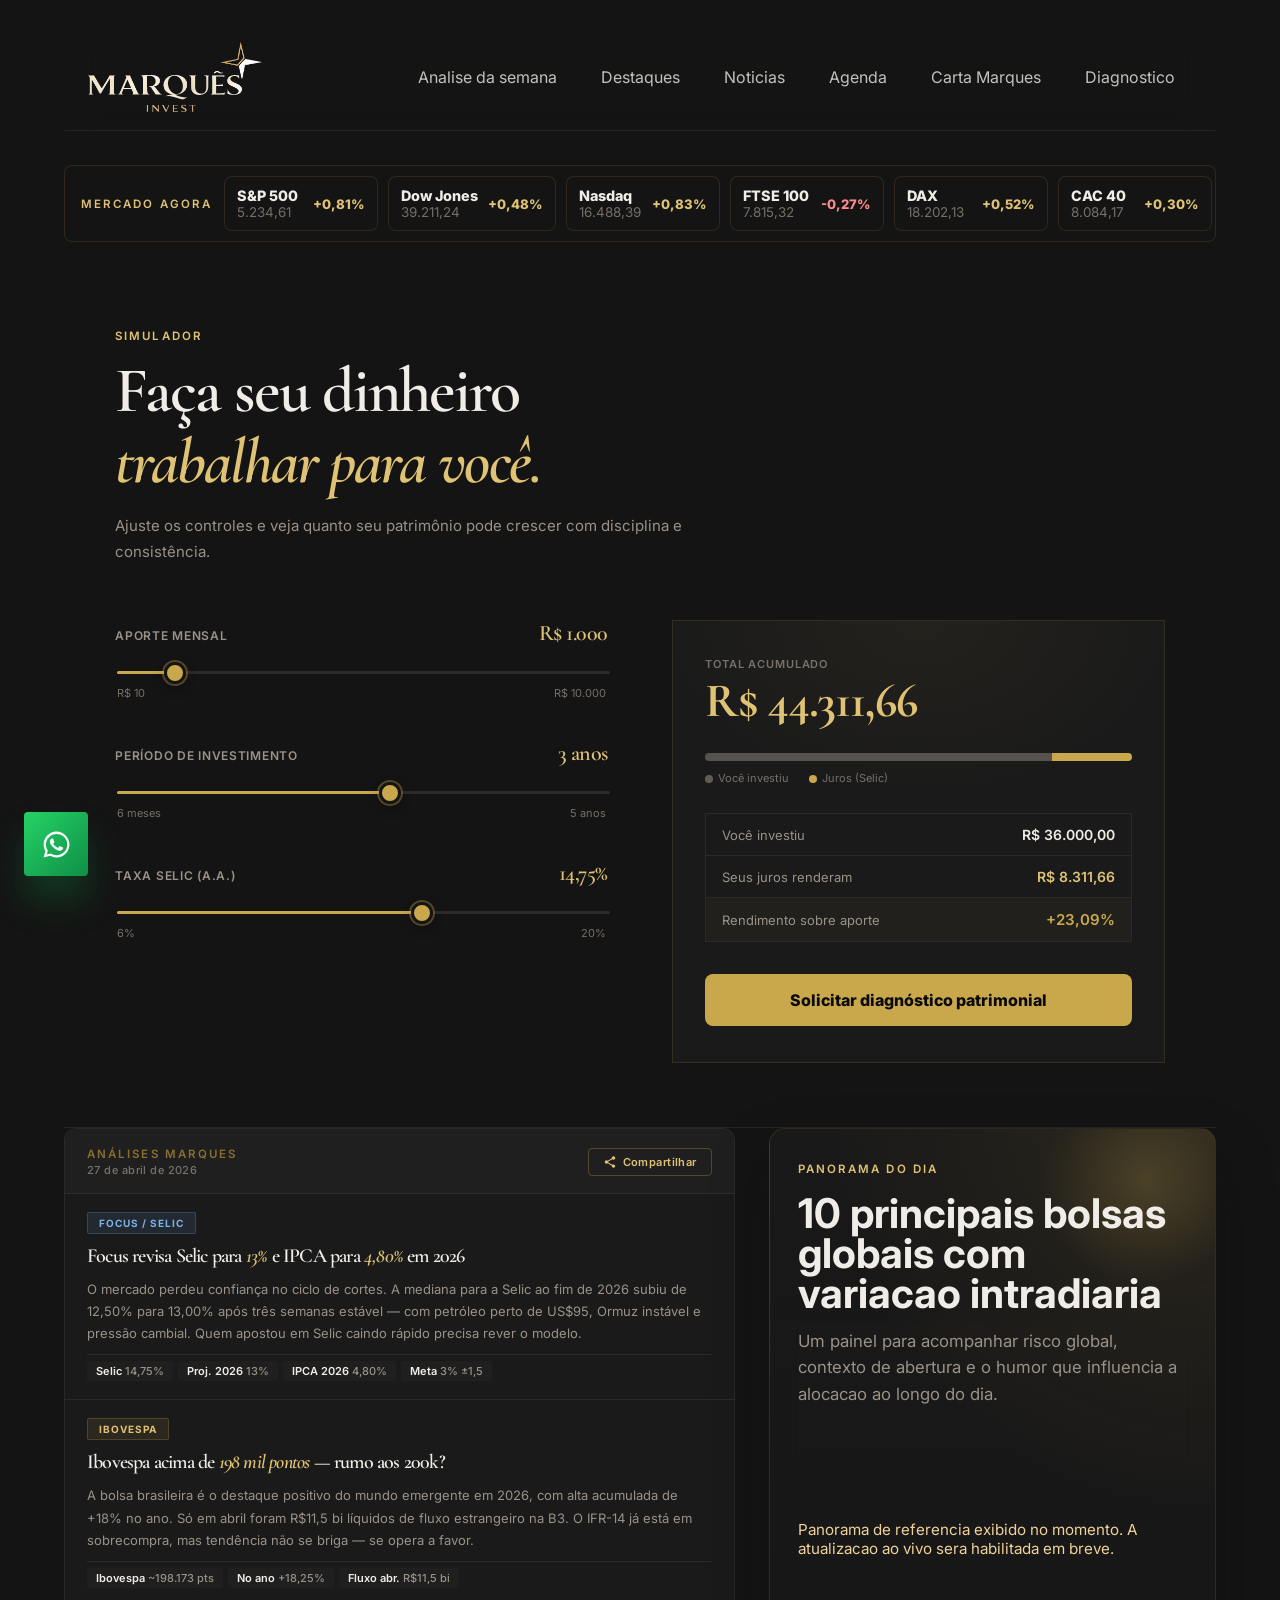
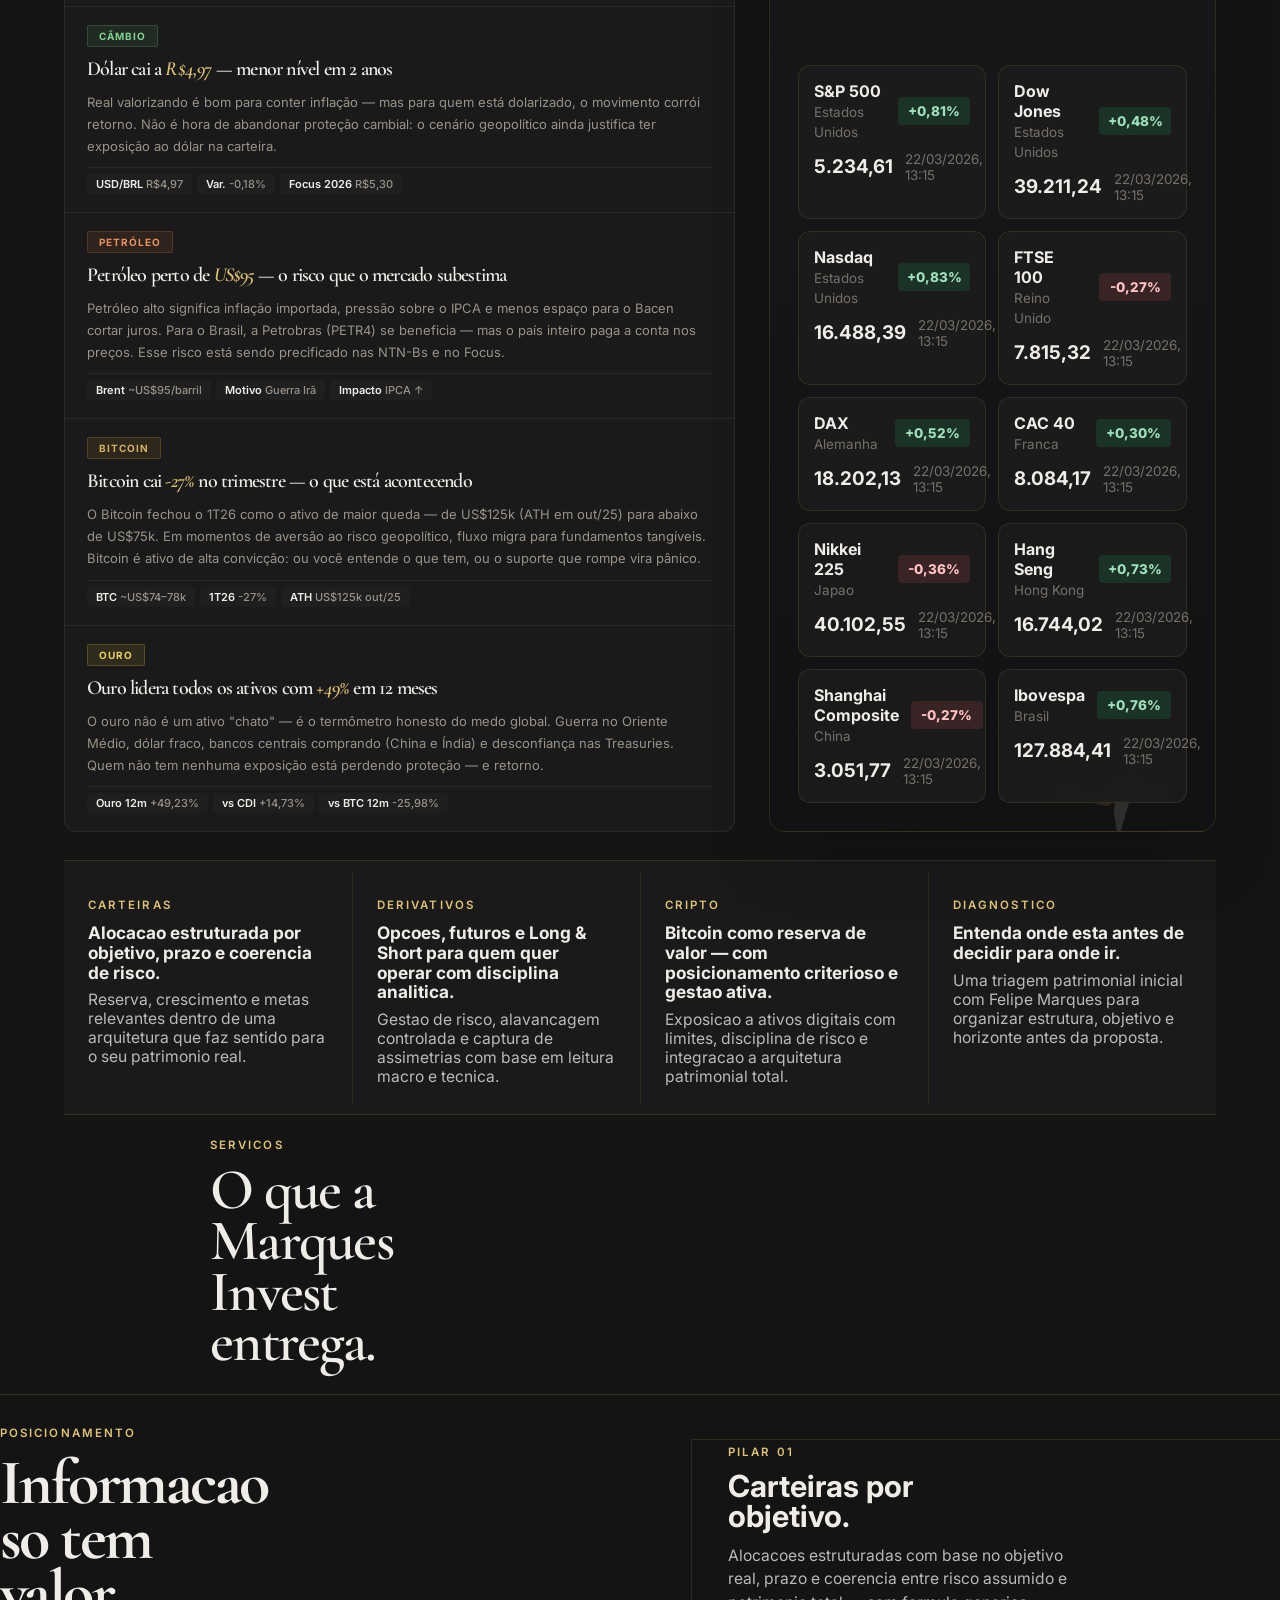
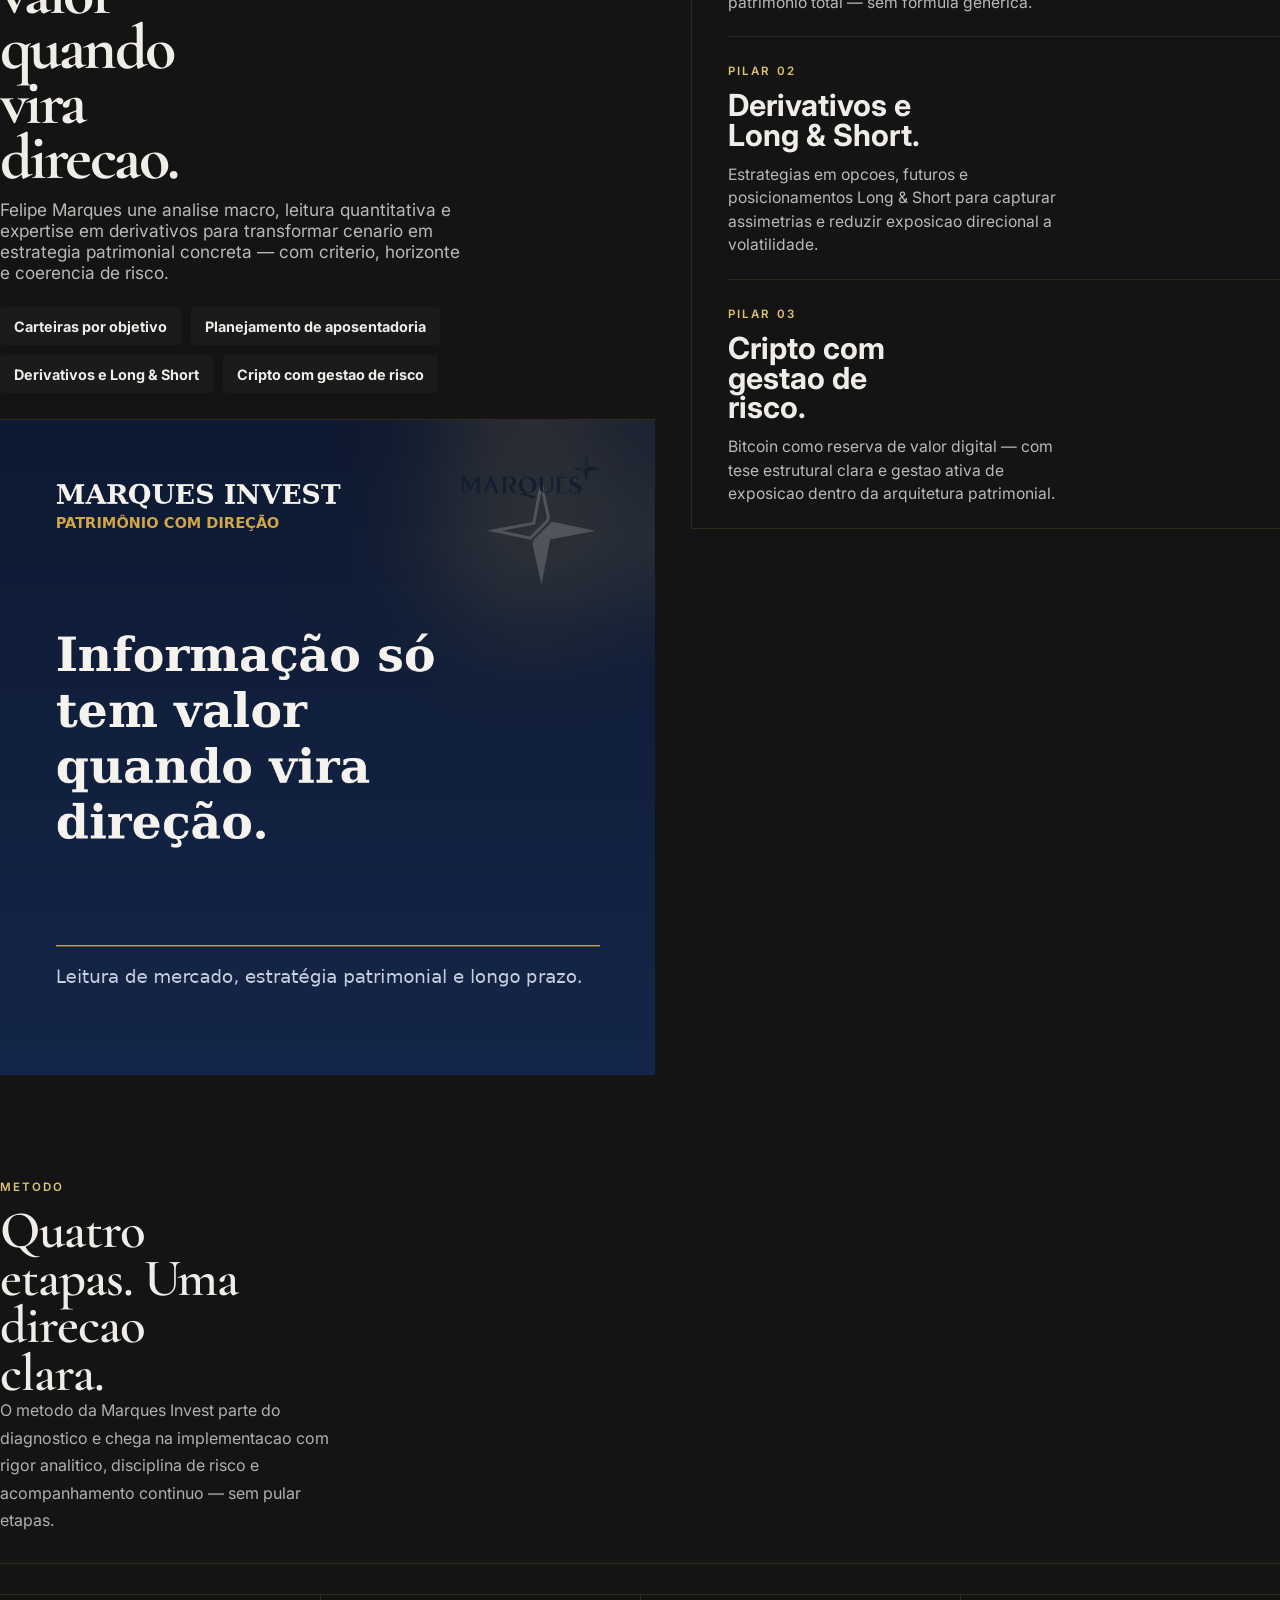
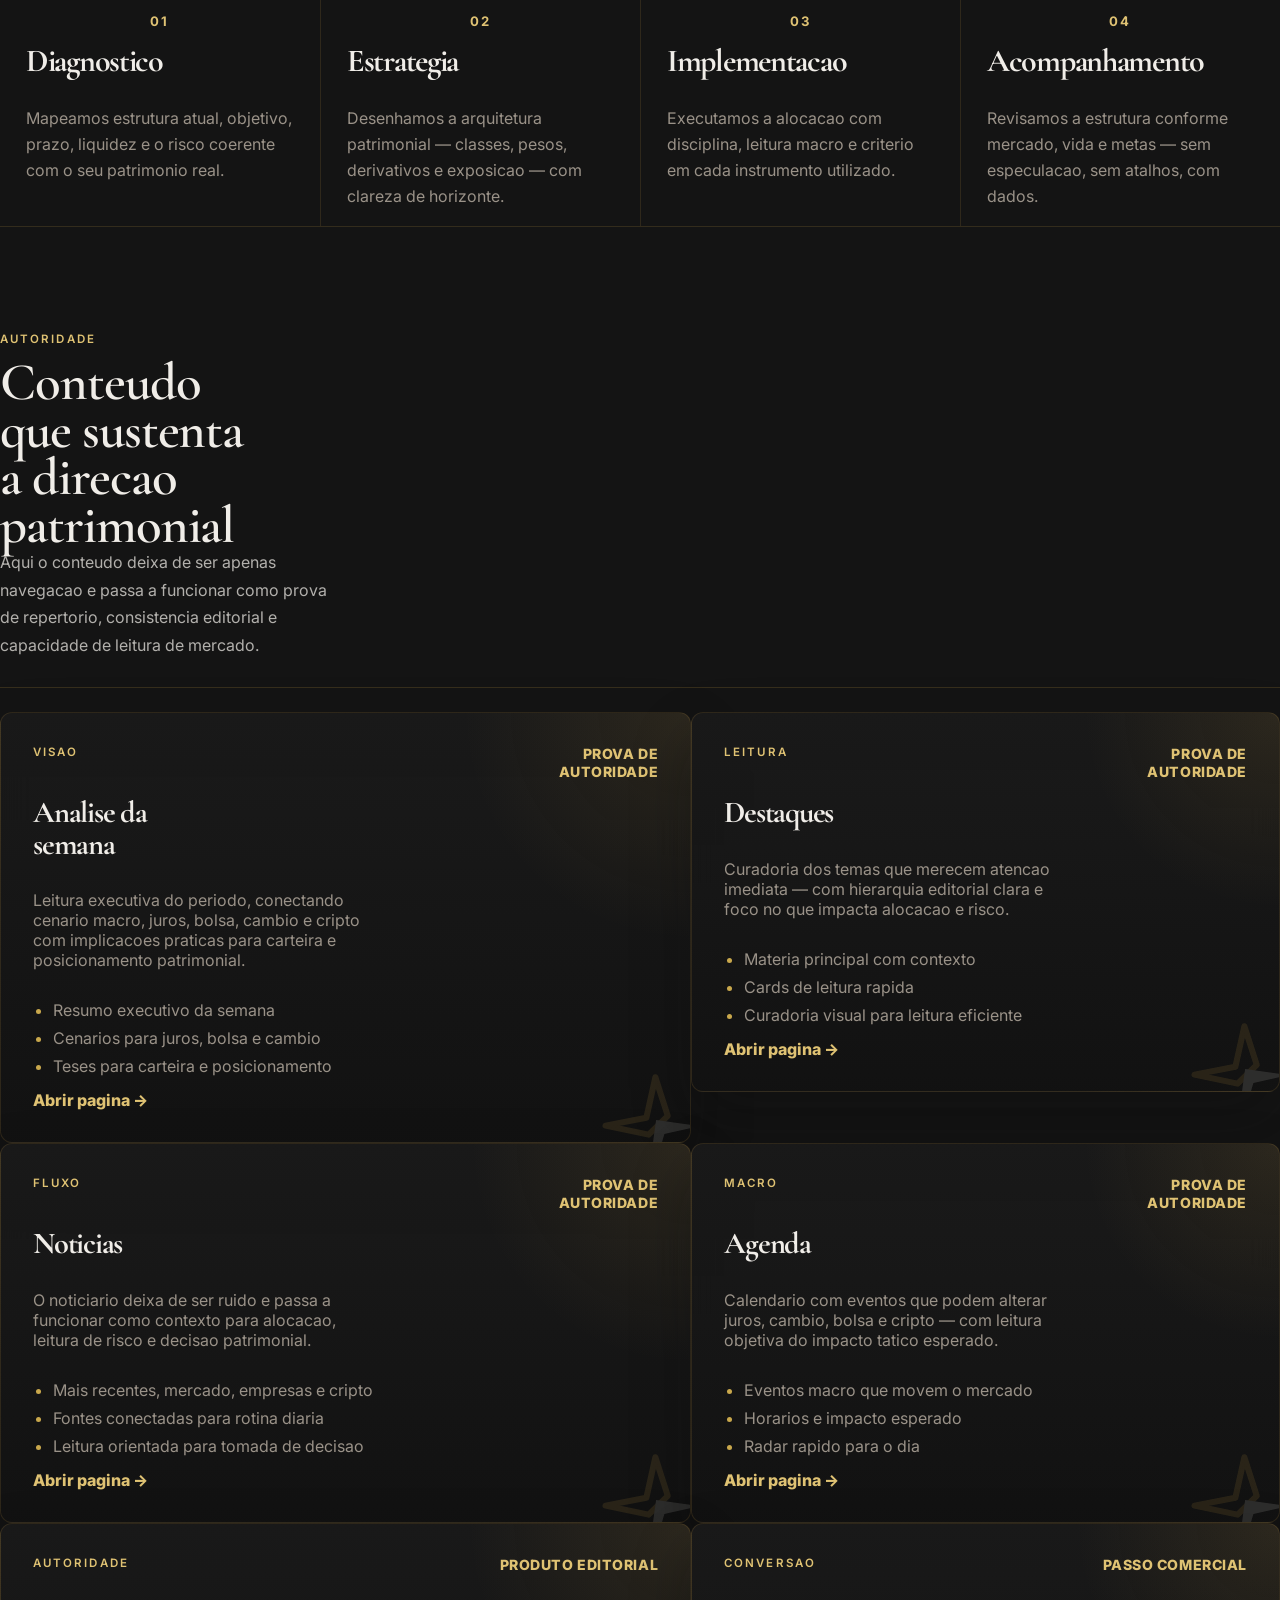
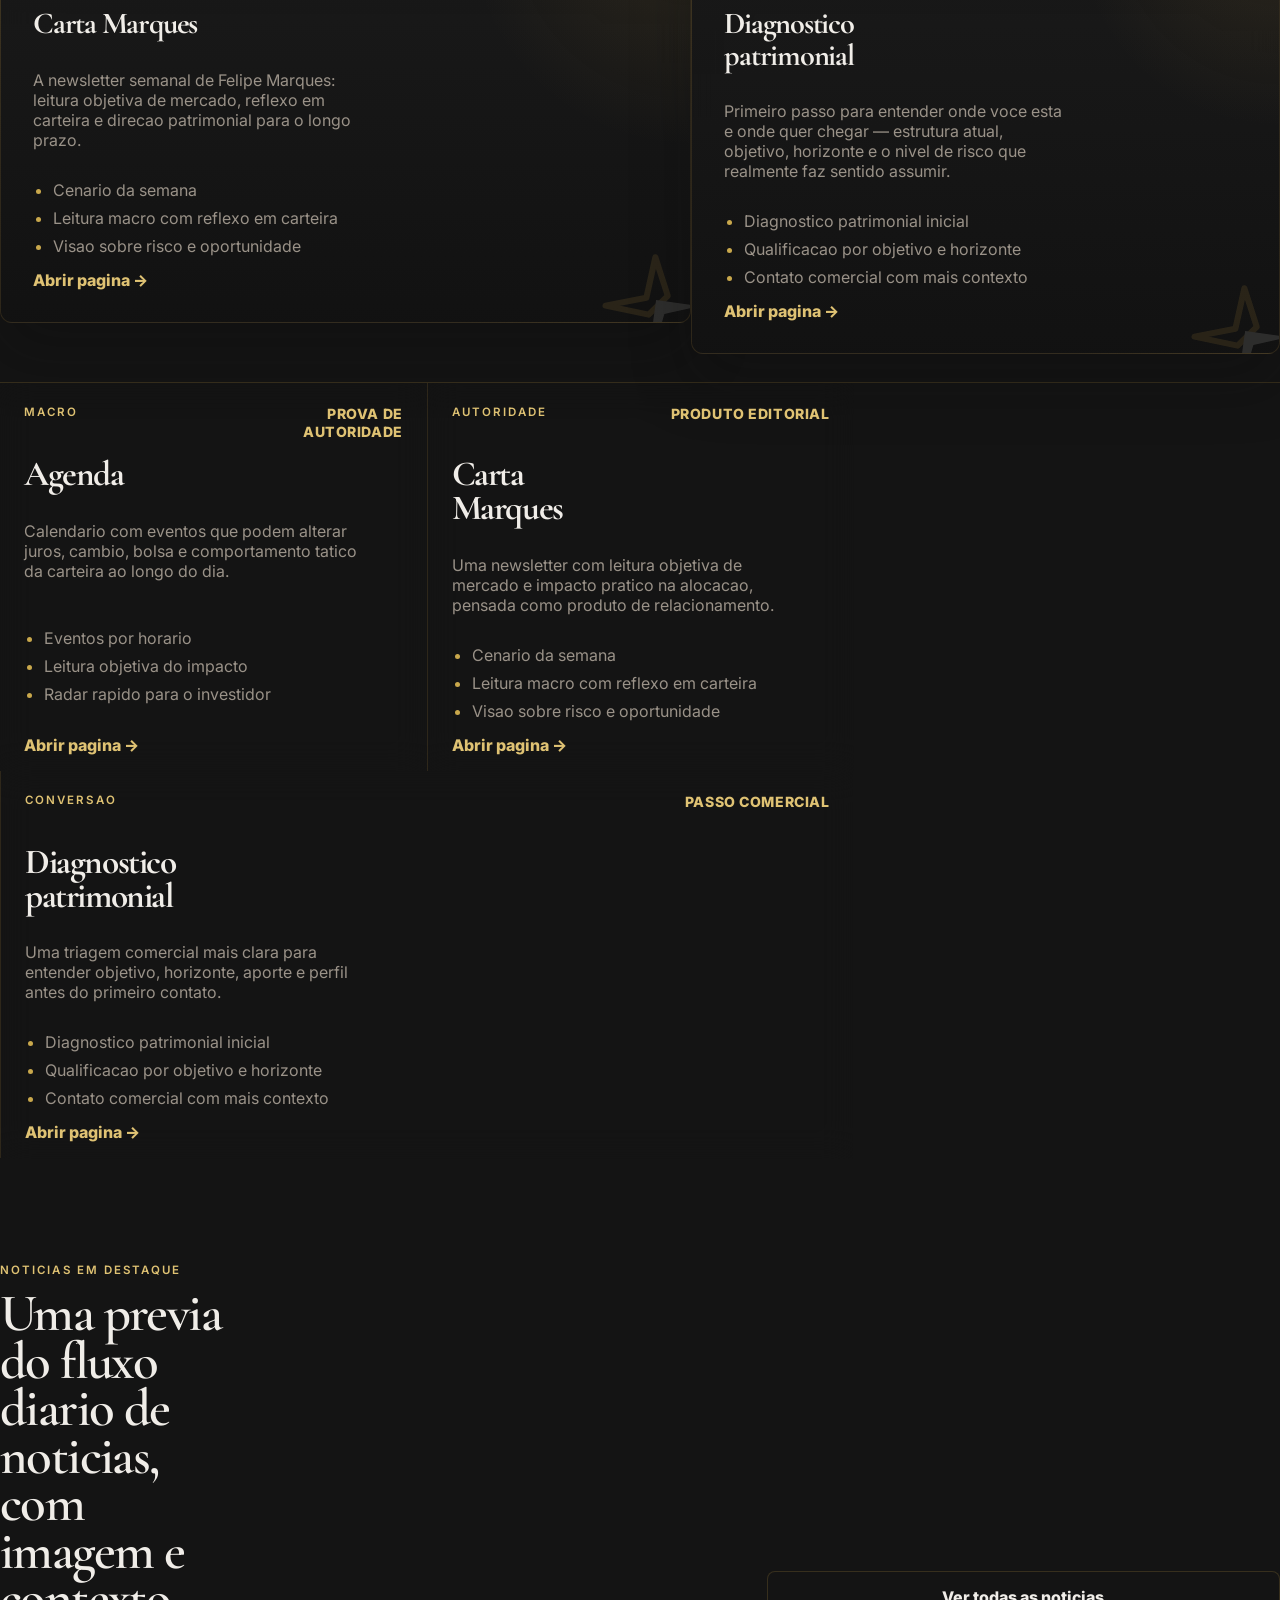
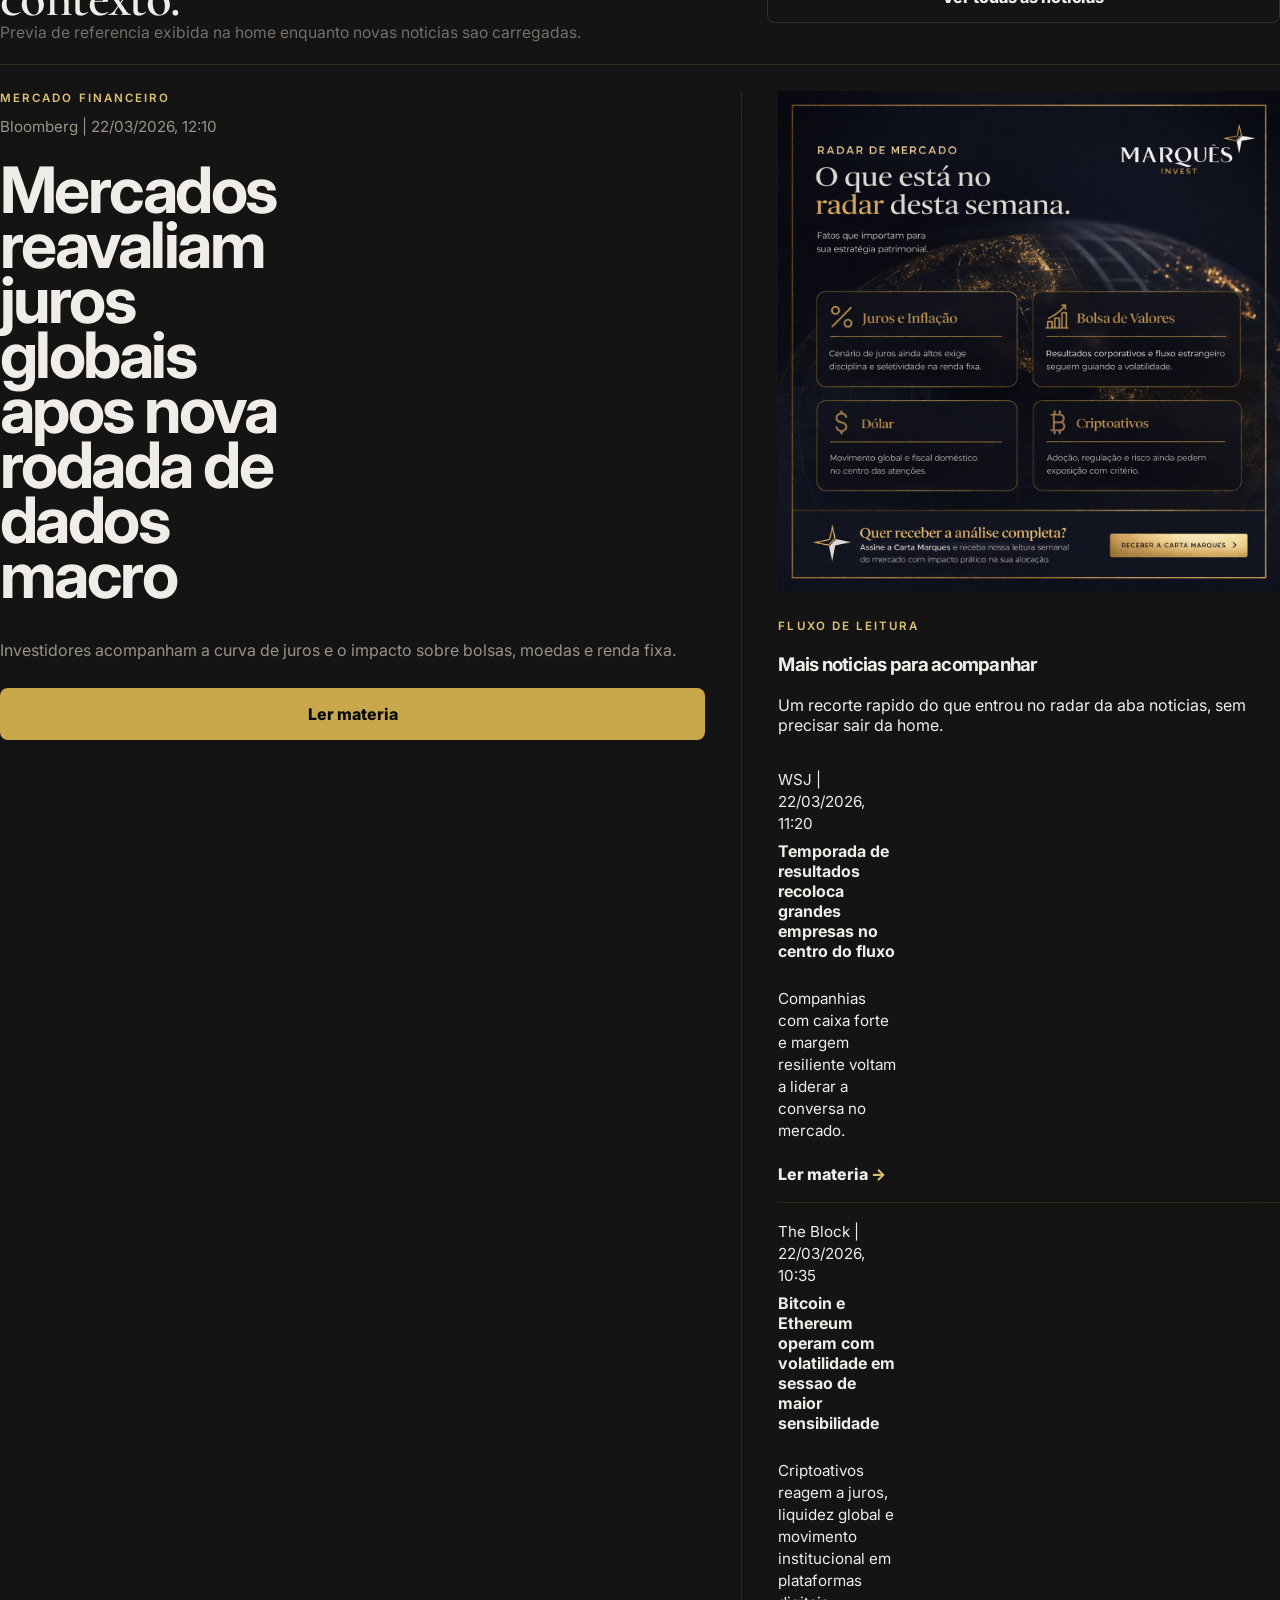
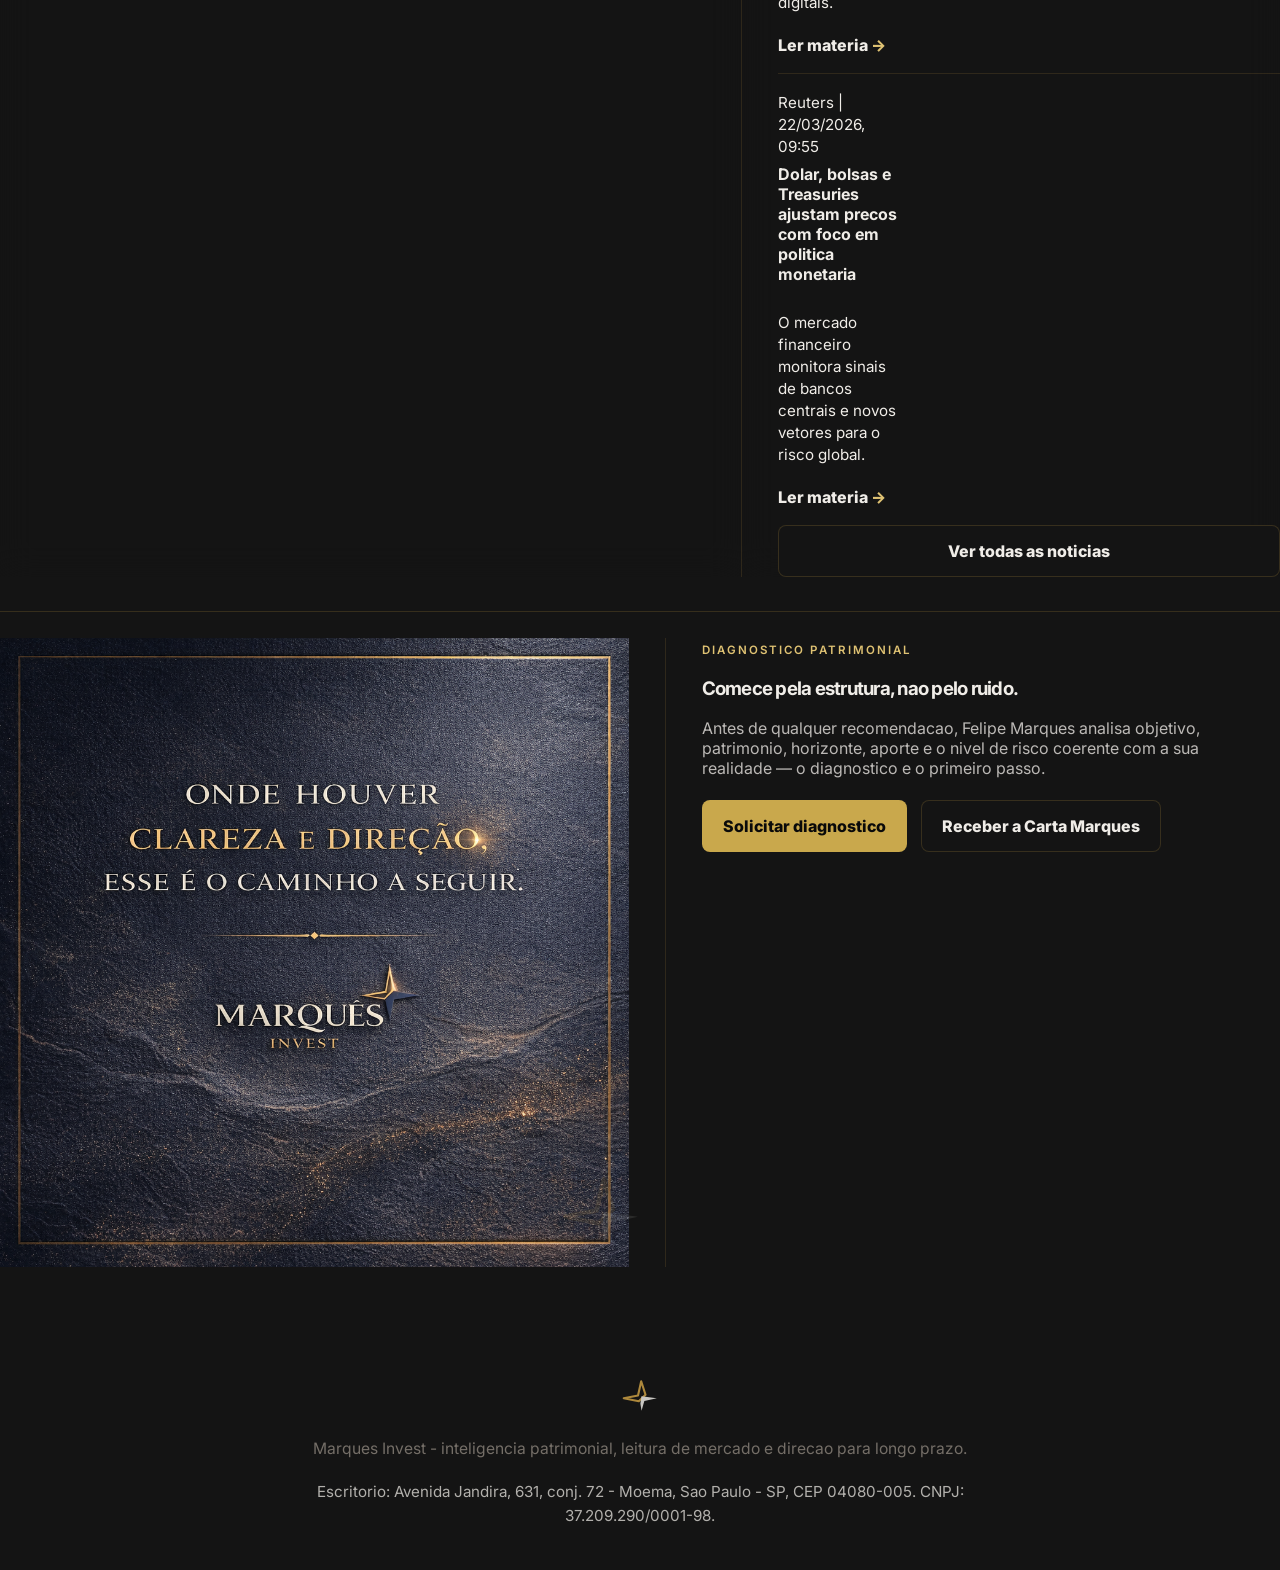
==== commit cf92bc6b: "Merge branch 'claude/beautiful-dhawan'" ====
--- a/index.html
+++ b/index.html
@@ -40,6 +40,106 @@
           </div>
         </nav>
 
+        <!-- ══ SIMULADOR DE PATRIMÔNIO ══ -->
+        <div class="sim-section" id="simulador">
+          <div class="sim-inner">
+
+            <div class="sim-header">
+              <span class="section-kicker">Simulador</span>
+              <h2 class="sim-title">Faça seu dinheiro<br><em>trabalhar para você.</em></h2>
+              <p class="sim-subtitle">Ajuste os controles e veja quanto seu patrimônio pode crescer com disciplina e consistência.</p>
+            </div>
+
+            <div class="sim-body">
+
+              <!-- CONTROLES -->
+              <div class="sim-controls">
+
+                <div class="sim-field">
+                  <div class="sim-field-labels">
+                    <span class="sim-field-name">Aporte mensal</span>
+                    <span class="sim-field-value" id="sim-label-aporte">R$ 1.000</span>
+                  </div>
+                  <div class="sim-slider-wrap">
+                    <input class="sim-slider" id="sim-aporte" type="range" min="10" max="10000" step="10" value="1000" aria-label="Aporte mensal" />
+                  </div>
+                  <div class="sim-slider-limits">
+                    <span>R$ 10</span><span>R$ 10.000</span>
+                  </div>
+                </div>
+
+                <div class="sim-field">
+                  <div class="sim-field-labels">
+                    <span class="sim-field-name">Período de investimento</span>
+                    <span class="sim-field-value" id="sim-label-prazo">3 anos</span>
+                  </div>
+                  <div class="sim-slider-wrap">
+                    <input class="sim-slider" id="sim-prazo" type="range" min="6" max="60" step="1" value="36" aria-label="Prazo em meses" />
+                  </div>
+                  <div class="sim-slider-limits">
+                    <span>6 meses</span><span>5 anos</span>
+                  </div>
+                </div>
+
+                <div class="sim-field">
+                  <div class="sim-field-labels">
+                    <span class="sim-field-name">Taxa Selic (a.a.)</span>
+                    <span class="sim-field-value" id="sim-label-selic">14,75%</span>
+                  </div>
+                  <div class="sim-slider-wrap">
+                    <input class="sim-slider" id="sim-selic" type="range" min="6" max="20" step="0.25" value="14.75" aria-label="Taxa Selic ao ano" />
+                  </div>
+                  <div class="sim-slider-limits">
+                    <span>6%</span><span>20%</span>
+                  </div>
+                </div>
+
+              </div><!-- /controls -->
+
+              <!-- RESULTADO -->
+              <div class="sim-result">
+
+                <div class="sim-result-main">
+                  <span class="sim-result-label">Total acumulado</span>
+                  <span class="sim-result-total" id="sim-total">R$ 0</span>
+                </div>
+
+                <div class="sim-bar-wrap">
+                  <div class="sim-bar" id="sim-bar">
+                    <div class="sim-bar-invested" id="sim-bar-invested"></div>
+                    <div class="sim-bar-return" id="sim-bar-return"></div>
+                  </div>
+                  <div class="sim-bar-legend">
+                    <span><i class="sim-dot sim-dot--invested"></i>Você investiu</span>
+                    <span><i class="sim-dot sim-dot--return"></i>Juros (Selic)</span>
+                  </div>
+                </div>
+
+                <div class="sim-breakdown">
+                  <div class="sim-breakdown-row">
+                    <span>Você investiu</span>
+                    <strong id="sim-invested">R$ 0</strong>
+                  </div>
+                  <div class="sim-breakdown-row sim-breakdown-row--highlight">
+                    <span>Seus juros renderam</span>
+                    <strong id="sim-return">R$ 0</strong>
+                  </div>
+                  <div class="sim-breakdown-row sim-breakdown-row--pct">
+                    <span>Rendimento sobre aporte</span>
+                    <strong id="sim-pct">0%</strong>
+                  </div>
+                </div>
+
+                <a class="button button-primary sim-cta" href="contato.html">
+                  Solicitar diagnóstico patrimonial
+                </a>
+
+              </div><!-- /result -->
+
+            </div><!-- /body -->
+          </div>
+        </div>
+
         <section class="hero-content">
           <!-- ── ANÁLISES MARQUES FEED ── -->
           <div class="home-af">
@@ -503,106 +603,6 @@
           </div>
         </section>
       </main>
-
-        <!-- ══ SIMULADOR DE PATRIMÔNIO ══ -->
-        <section class="section sim-section" id="simulador">
-          <div class="sim-inner">
-
-            <div class="sim-header">
-              <span class="section-kicker">Simulador</span>
-              <h2 class="sim-title">Faça seu dinheiro<br><em>trabalhar para você.</em></h2>
-              <p class="sim-subtitle">Ajuste os controles e veja quanto seu patrimônio pode crescer com disciplina e consistência.</p>
-            </div>
-
-            <div class="sim-body">
-
-              <!-- CONTROLES -->
-              <div class="sim-controls">
-
-                <div class="sim-field">
-                  <div class="sim-field-labels">
-                    <span class="sim-field-name">Aporte mensal</span>
-                    <span class="sim-field-value" id="sim-label-aporte">R$ 1.000</span>
-                  </div>
-                  <div class="sim-slider-wrap">
-                    <input class="sim-slider" id="sim-aporte" type="range" min="10" max="10000" step="10" value="1000" aria-label="Aporte mensal" />
-                  </div>
-                  <div class="sim-slider-limits">
-                    <span>R$ 10</span><span>R$ 10.000</span>
-                  </div>
-                </div>
-
-                <div class="sim-field">
-                  <div class="sim-field-labels">
-                    <span class="sim-field-name">Período de investimento</span>
-                    <span class="sim-field-value" id="sim-label-prazo">3 anos</span>
-                  </div>
-                  <div class="sim-slider-wrap">
-                    <input class="sim-slider" id="sim-prazo" type="range" min="6" max="60" step="1" value="36" aria-label="Prazo em meses" />
-                  </div>
-                  <div class="sim-slider-limits">
-                    <span>6 meses</span><span>5 anos</span>
-                  </div>
-                </div>
-
-                <div class="sim-field">
-                  <div class="sim-field-labels">
-                    <span class="sim-field-name">Taxa Selic (a.a.)</span>
-                    <span class="sim-field-value" id="sim-label-selic">14,75%</span>
-                  </div>
-                  <div class="sim-slider-wrap">
-                    <input class="sim-slider" id="sim-selic" type="range" min="6" max="20" step="0.25" value="14.75" aria-label="Taxa Selic ao ano" />
-                  </div>
-                  <div class="sim-slider-limits">
-                    <span>6%</span><span>20%</span>
-                  </div>
-                </div>
-
-              </div><!-- /controls -->
-
-              <!-- RESULTADO -->
-              <div class="sim-result">
-
-                <div class="sim-result-main">
-                  <span class="sim-result-label">Total acumulado</span>
-                  <span class="sim-result-total" id="sim-total">R$ 0</span>
-                </div>
-
-                <div class="sim-bar-wrap">
-                  <div class="sim-bar" id="sim-bar">
-                    <div class="sim-bar-invested" id="sim-bar-invested"></div>
-                    <div class="sim-bar-return" id="sim-bar-return"></div>
-                  </div>
-                  <div class="sim-bar-legend">
-                    <span><i class="sim-dot sim-dot--invested"></i>Você investiu</span>
-                    <span><i class="sim-dot sim-dot--return"></i>Juros (Selic)</span>
-                  </div>
-                </div>
-
-                <div class="sim-breakdown">
-                  <div class="sim-breakdown-row">
-                    <span>Você investiu</span>
-                    <strong id="sim-invested">R$ 0</strong>
-                  </div>
-                  <div class="sim-breakdown-row sim-breakdown-row--highlight">
-                    <span>Seus juros renderam</span>
-                    <strong id="sim-return">R$ 0</strong>
-                  </div>
-                  <div class="sim-breakdown-row sim-breakdown-row--pct">
-                    <span>Rendimento sobre aporte</span>
-                    <strong id="sim-pct">0%</strong>
-                  </div>
-                </div>
-
-                <a class="button button-primary sim-cta" href="contato.html">
-                  Solicitar diagnóstico patrimonial
-                </a>
-
-              </div><!-- /result -->
-
-            </div><!-- /body -->
-          </div>
-        </section>
 
       <footer class="footer">
         <p>
--- a/assets/css/styles.css
+++ b/assets/css/styles.css
@@ -1854,6 +1854,318 @@
 .admin-social-card .button {
   margin-top: 6px;
   width: fit-content;
+}
+
+/* ── Admin Toast ── */
+.admin-toast-container {
+  position: fixed;
+  top: 20px;
+  right: 20px;
+  z-index: 9999;
+  display: flex;
+  flex-direction: column;
+  gap: 10px;
+  pointer-events: none;
+}
+
+.admin-toast {
+  pointer-events: auto;
+  display: flex;
+  align-items: center;
+  gap: 10px;
+  min-width: 300px;
+  max-width: 480px;
+  padding: 14px 18px;
+  border-radius: var(--radius-md);
+  background: var(--bg-elevated);
+  border: 1px solid var(--line);
+  color: var(--text);
+  font-size: 0.88rem;
+  box-shadow: 0 8px 32px rgba(0,0,0,0.3);
+  animation: toast-in 0.3s var(--ease) forwards;
+  transition: opacity 0.3s, transform 0.3s;
+}
+
+.admin-toast.is-leaving {
+  animation: toast-out 0.3s var(--ease) forwards;
+}
+
+.admin-toast-icon {
+  flex-shrink: 0;
+  font-size: 1.1rem;
+}
+
+.admin-toast.is-success { border-left: 3px solid #4ade80; }
+.admin-toast.is-error { border-left: 3px solid #f87171; }
+.admin-toast.is-loading { border-left: 3px solid var(--accent); }
+
+.admin-toast.is-success .admin-toast-icon { color: #4ade80; }
+.admin-toast.is-error .admin-toast-icon { color: #f87171; }
+.admin-toast.is-loading .admin-toast-icon { color: var(--accent); animation: spin 1s linear infinite; }
+
+.admin-toast-close {
+  margin-left: auto;
+  background: none;
+  border: none;
+  color: var(--text-soft);
+  cursor: pointer;
+  font-size: 1.1rem;
+  padding: 0 0 0 8px;
+}
+
+@keyframes toast-in {
+  from { opacity: 0; transform: translateX(40px); }
+  to { opacity: 1; transform: translateX(0); }
+}
+
+@keyframes toast-out {
+  from { opacity: 1; transform: translateX(0); }
+  to { opacity: 0; transform: translateX(40px); }
+}
+
+@keyframes spin {
+  from { transform: rotate(0deg); }
+  to { transform: rotate(360deg); }
+}
+
+/* ── Admin Loading Button ── */
+.button.is-loading {
+  position: relative;
+  color: transparent !important;
+  pointer-events: none;
+}
+
+.button.is-loading::after {
+  content: "";
+  position: absolute;
+  top: 50%;
+  left: 50%;
+  width: 16px;
+  height: 16px;
+  margin: -8px 0 0 -8px;
+  border: 2px solid rgba(255,255,255,0.3);
+  border-top-color: #fff;
+  border-radius: 50%;
+  animation: spin 0.6s linear infinite;
+}
+
+.button:disabled {
+  opacity: 0.5;
+  cursor: not-allowed;
+}
+
+/* ── Admin Tab Badge ── */
+.filter-button .tab-count {
+  display: inline-flex;
+  align-items: center;
+  justify-content: center;
+  min-width: 20px;
+  height: 20px;
+  margin-left: 6px;
+  padding: 0 6px;
+  border-radius: 10px;
+  background: rgba(201, 168, 76, 0.15);
+  color: var(--accent);
+  font-size: 0.7rem;
+  font-weight: 700;
+}
+
+/* ── Admin Search ── */
+.admin-search {
+  display: flex;
+  align-items: center;
+  gap: 8px;
+  margin-bottom: 16px;
+  padding: 10px 14px;
+  border: 1px solid var(--line);
+  border-radius: var(--radius-md);
+  background: var(--bg-soft);
+}
+
+.admin-search input {
+  flex: 1;
+  background: none;
+  border: none;
+  color: var(--text);
+  font-size: 0.88rem;
+  outline: none;
+}
+
+.admin-search input::placeholder {
+  color: var(--text-soft);
+}
+
+.admin-search-icon {
+  color: var(--text-soft);
+  font-size: 0.9rem;
+}
+
+.admin-search-count {
+  color: var(--text-soft);
+  font-size: 0.78rem;
+  white-space: nowrap;
+}
+
+/* ── Admin Delete Modal ── */
+.admin-modal-overlay {
+  position: fixed;
+  inset: 0;
+  z-index: 9998;
+  display: flex;
+  align-items: center;
+  justify-content: center;
+  background: rgba(0,0,0,0.6);
+  backdrop-filter: blur(4px);
+  animation: fade-in 0.2s ease;
+}
+
+.admin-modal {
+  background: var(--bg-elevated);
+  border: 1px solid var(--line);
+  border-radius: var(--radius-lg);
+  padding: 28px;
+  max-width: 440px;
+  width: 90%;
+  box-shadow: 0 16px 48px rgba(0,0,0,0.4);
+}
+
+.admin-modal h4 {
+  margin: 0 0 8px;
+  font-size: 1.1rem;
+  color: var(--text);
+}
+
+.admin-modal p {
+  margin: 0 0 20px;
+  color: var(--text-soft);
+  font-size: 0.88rem;
+  line-height: 1.5;
+}
+
+.admin-modal-actions {
+  display: flex;
+  gap: 10px;
+  justify-content: flex-end;
+}
+
+.button-danger {
+  background: #dc2626;
+  color: #fff;
+  border: none;
+  padding: 10px 20px;
+  border-radius: var(--radius-md);
+  font-weight: 600;
+  cursor: pointer;
+  transition: background 0.2s;
+}
+
+.button-danger:hover {
+  background: #b91c1c;
+}
+
+@keyframes fade-in {
+  from { opacity: 0; }
+  to { opacity: 1; }
+}
+
+/* ── Admin Form Validation ── */
+.field input:invalid:not(:placeholder-shown):not(:focus),
+.field textarea:invalid:not(:placeholder-shown):not(:focus),
+.field select:invalid:not(:focus) {
+  border-color: #f87171;
+}
+
+.admin-form-dirty .field input:invalid,
+.admin-form-dirty .field textarea:invalid,
+.admin-form-dirty .field select:invalid {
+  border-color: #f87171;
+  box-shadow: 0 0 0 3px rgba(248, 113, 113, 0.15);
+}
+
+/* ── Admin Unsaved Badge ── */
+.admin-unsaved-badge {
+  display: inline-block;
+  padding: 4px 10px;
+  border-radius: var(--radius-sm);
+  background: rgba(251, 191, 36, 0.15);
+  color: #fbbf24;
+  font-size: 0.72rem;
+  font-weight: 600;
+  letter-spacing: 0.05em;
+  text-transform: uppercase;
+  animation: pulse-glow 2s ease-in-out infinite;
+}
+
+@keyframes pulse-glow {
+  0%, 100% { opacity: 1; }
+  50% { opacity: 0.6; }
+}
+
+/* ── Admin New Button in List ── */
+.admin-list-header {
+  display: flex;
+  align-items: center;
+  justify-content: space-between;
+  gap: 12px;
+  margin-bottom: 12px;
+}
+
+.admin-list-header h3 { margin: 0; }
+
+/* ── Admin Mobile ── */
+@media (max-width: 768px) {
+  .admin-layout {
+    grid-template-columns: 1fr !important;
+  }
+
+  .admin-sidebar {
+    min-width: 0 !important;
+    max-width: none !important;
+  }
+
+  .admin-metrics {
+    grid-template-columns: repeat(2, 1fr) !important;
+  }
+
+  .admin-toolbar {
+    flex-direction: column;
+    align-items: flex-start !important;
+    gap: 12px;
+  }
+
+  .admin-actions {
+    width: 100%;
+    flex-wrap: wrap;
+  }
+
+  .admin-social-grid {
+    grid-template-columns: 1fr !important;
+  }
+
+  .form-grid {
+    grid-template-columns: 1fr !important;
+  }
+
+  .filters {
+    flex-wrap: wrap;
+    gap: 6px;
+  }
+
+  .admin-modal {
+    width: 95%;
+    padding: 20px;
+  }
+
+  .admin-toast-container {
+    top: 10px;
+    right: 10px;
+    left: 10px;
+  }
+
+  .admin-toast {
+    min-width: unset;
+    max-width: 100%;
+  }
 }
 
 .hero-strip,
@@ -4646,11 +4958,12 @@
 
 .sim-section {
   background: var(--bg);
-  border-top: 1px solid var(--line);
+  border-bottom: 1px solid var(--line);
+  padding: clamp(40px, 5vw, 72px) clamp(20px, 4vw, 56px);
 }
 
 .sim-inner {
-  max-width: 1100px;
+  max-width: 1460px;
   margin: 0 auto;
 }
 
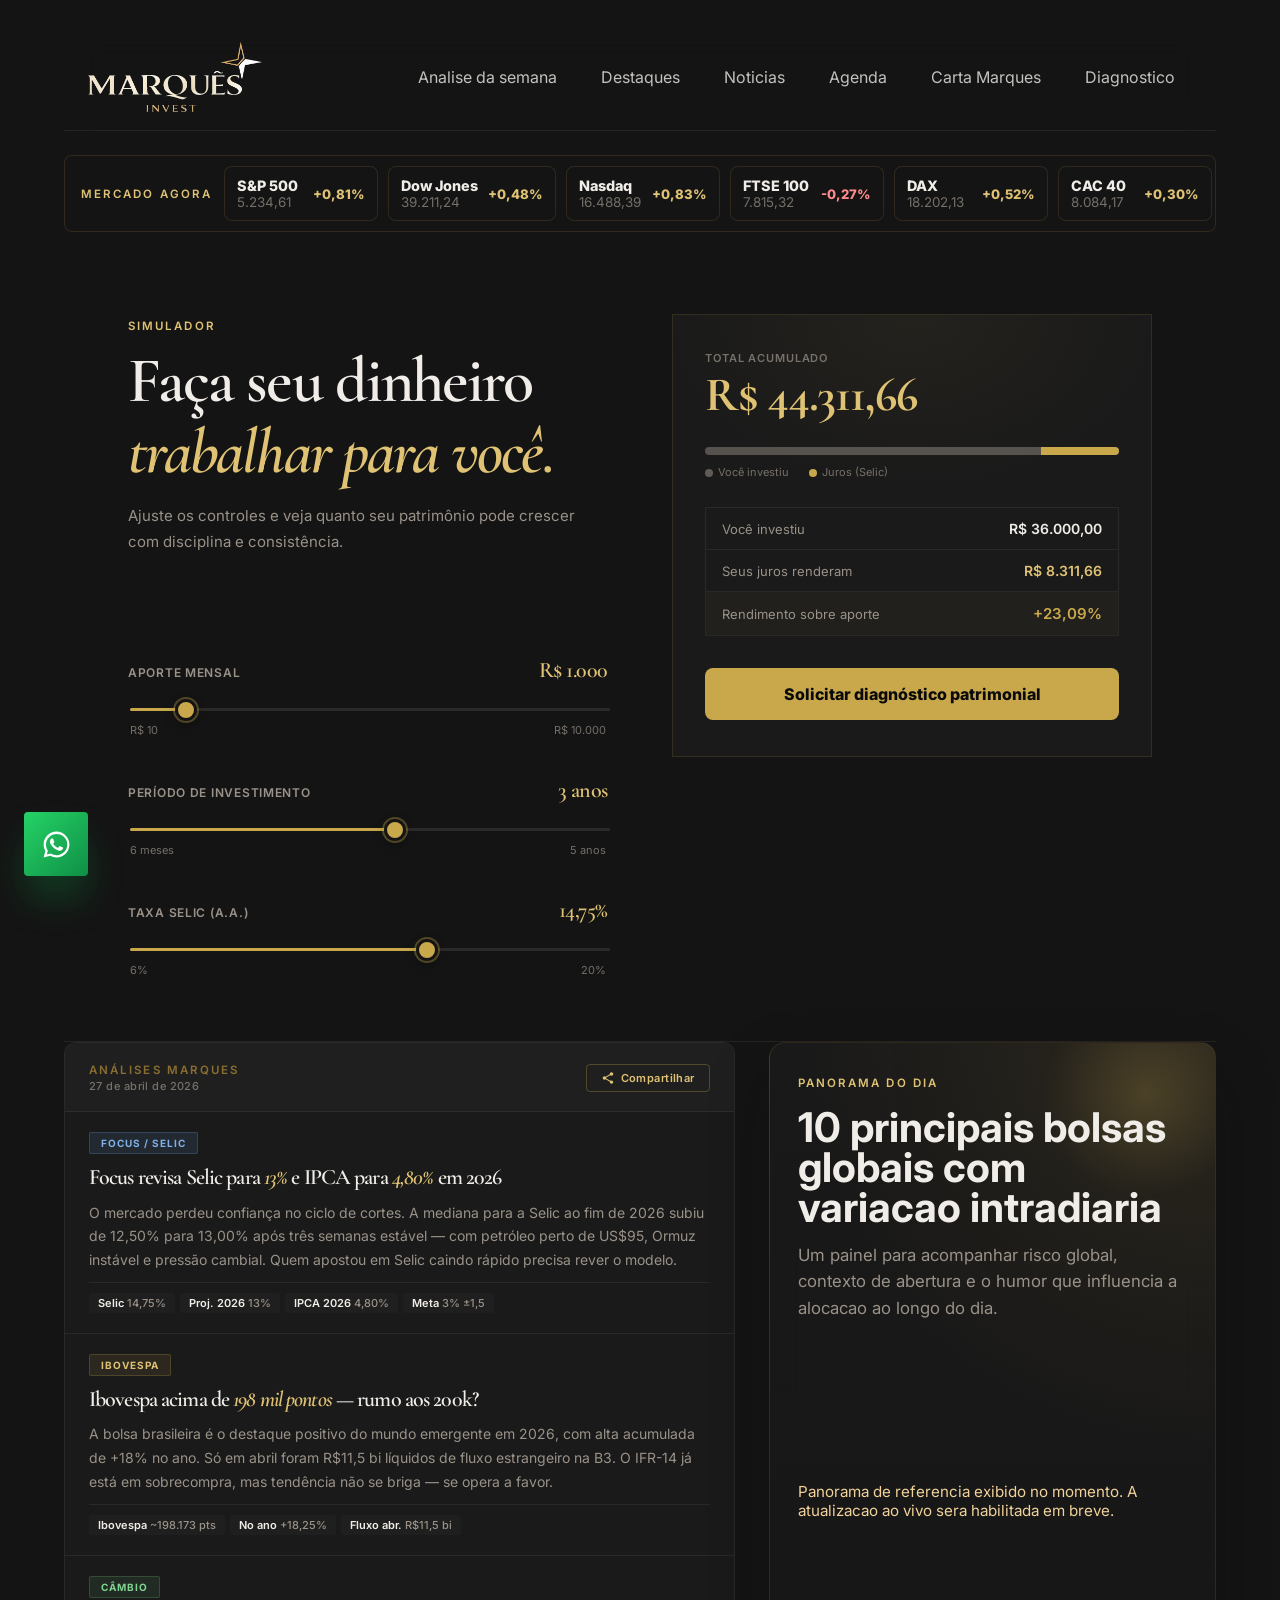
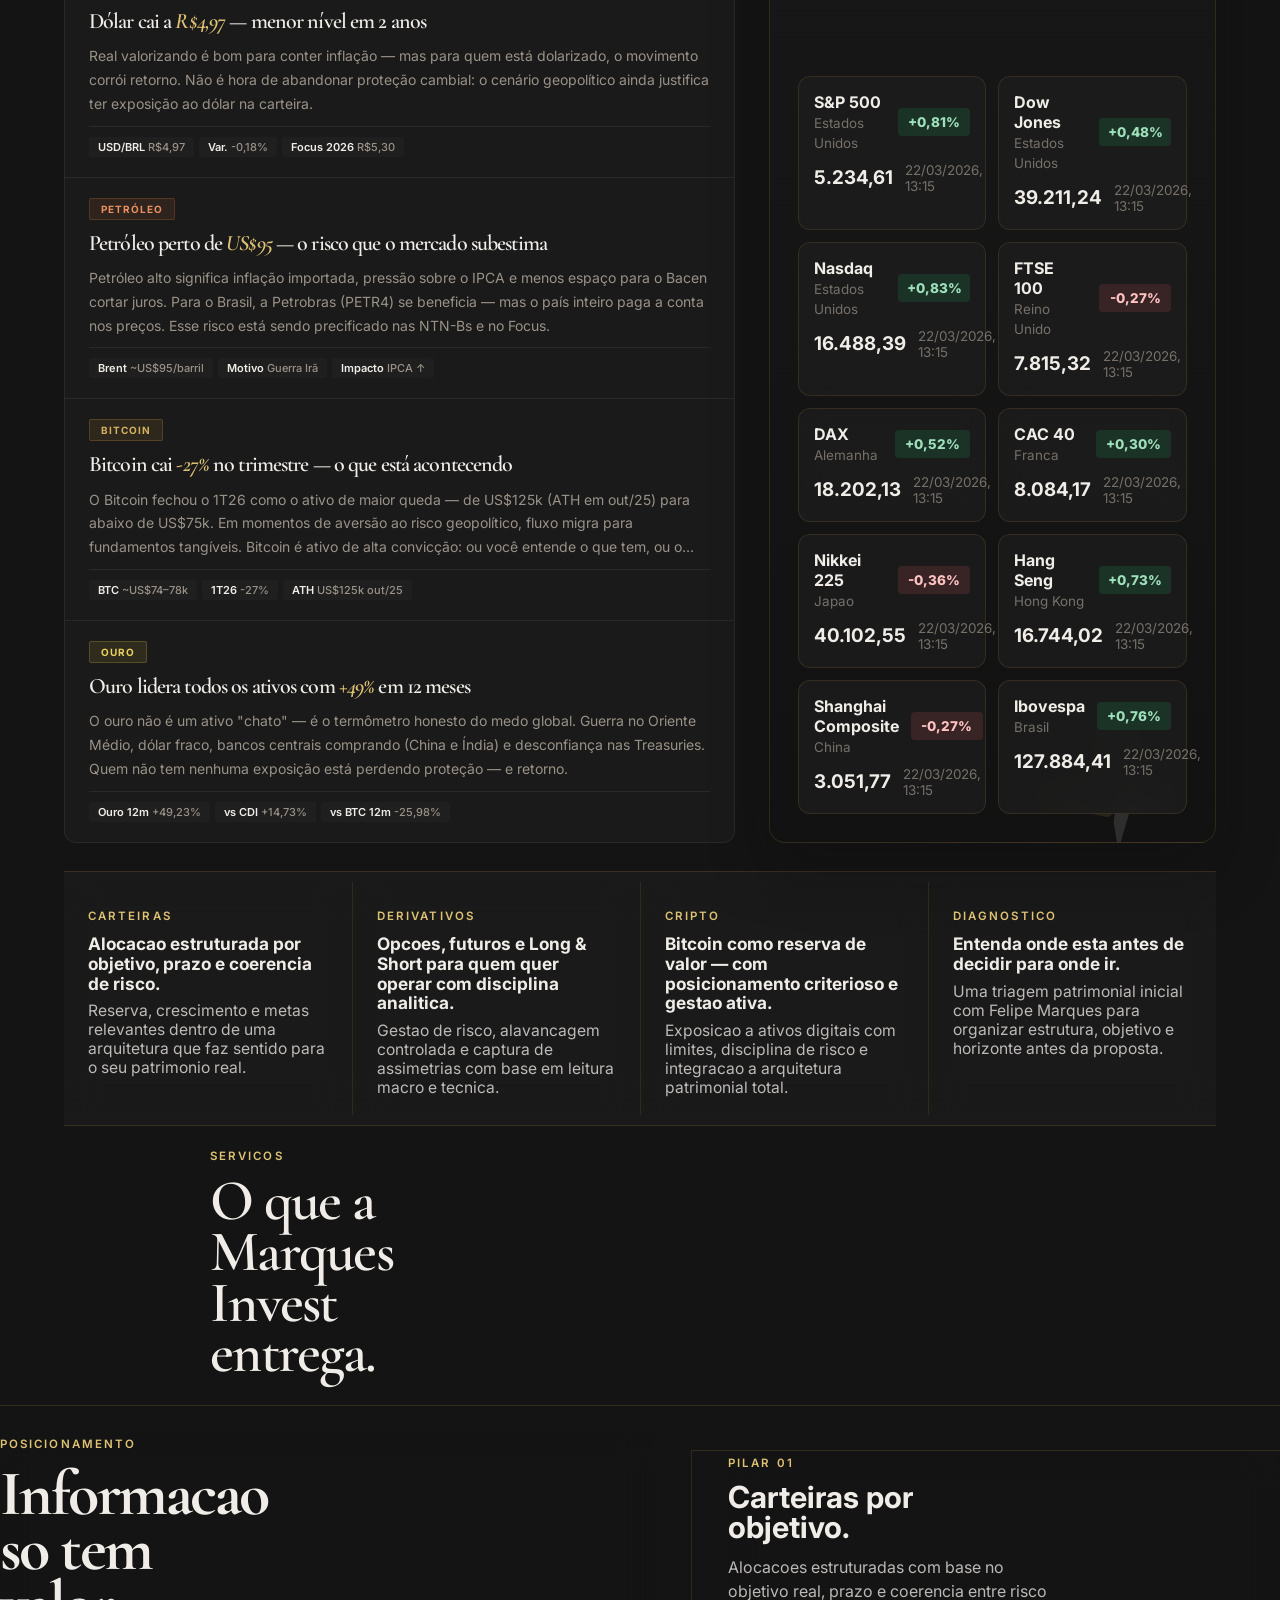
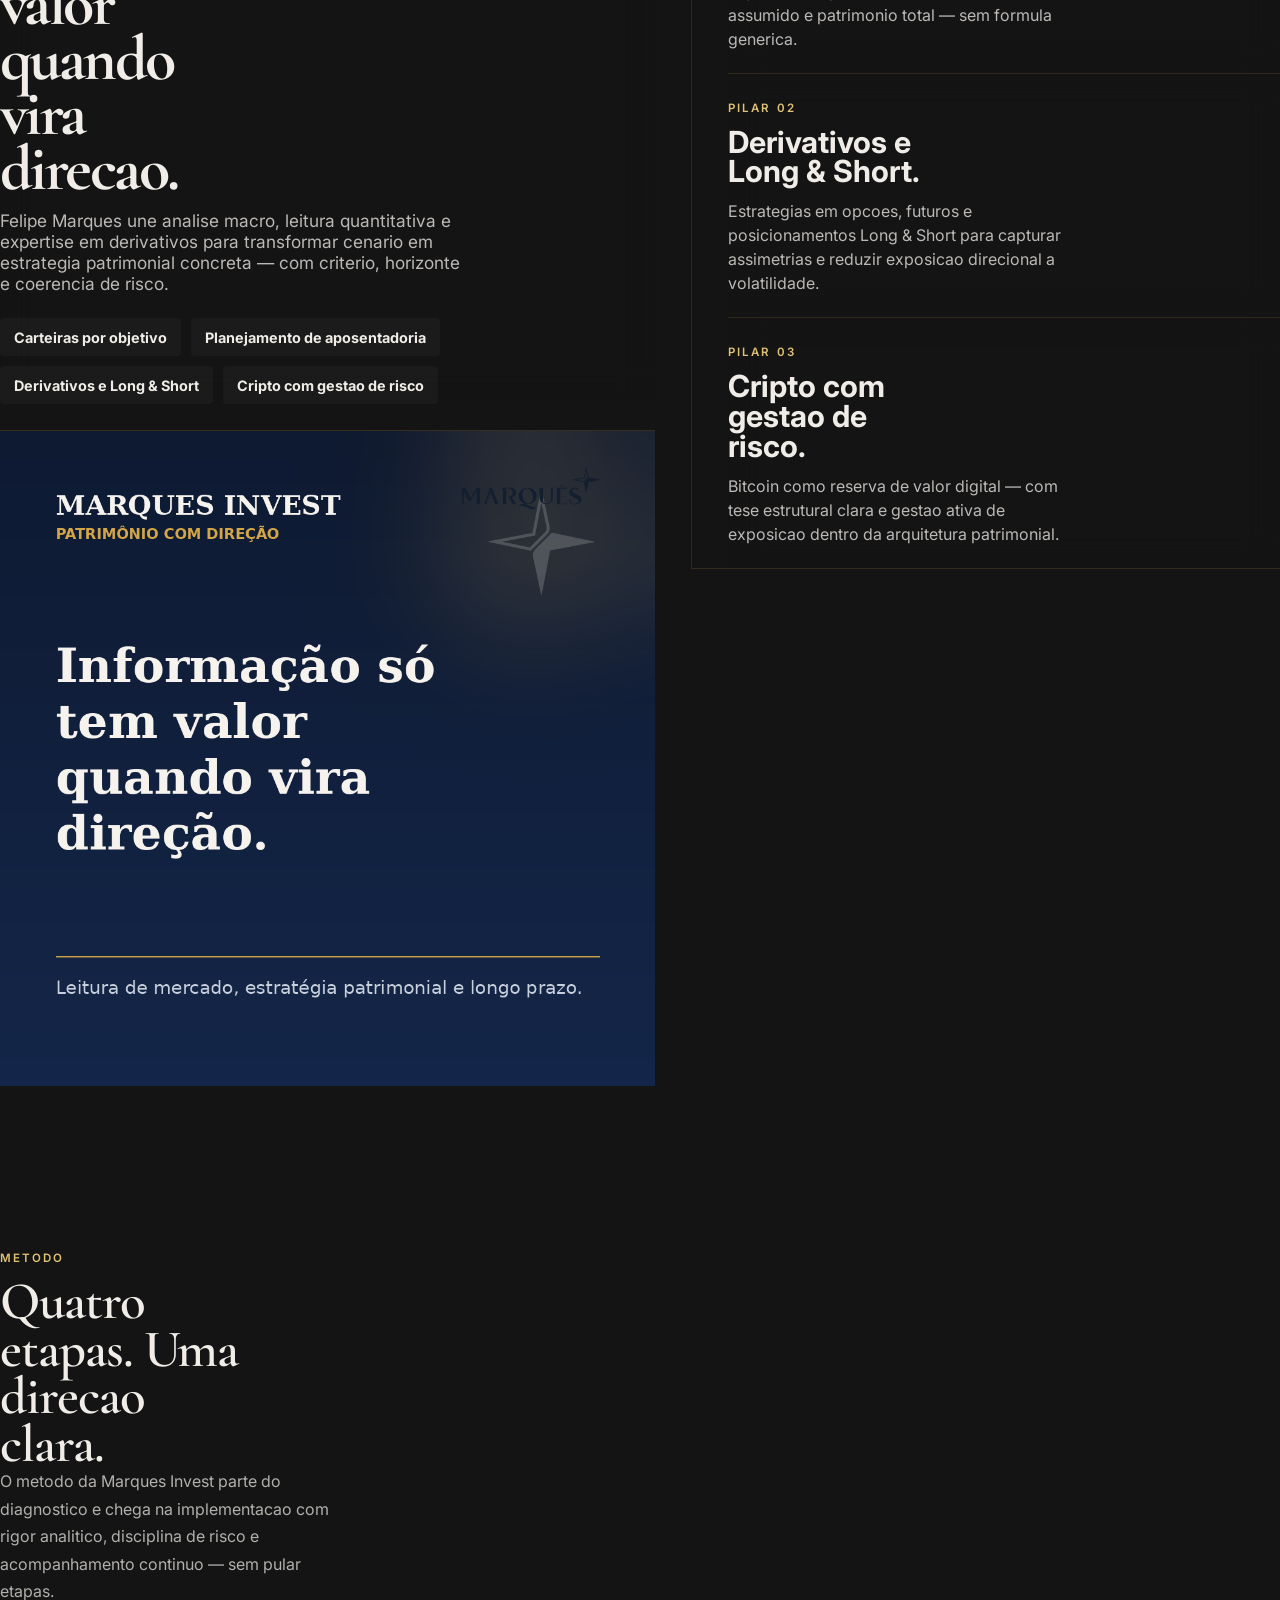
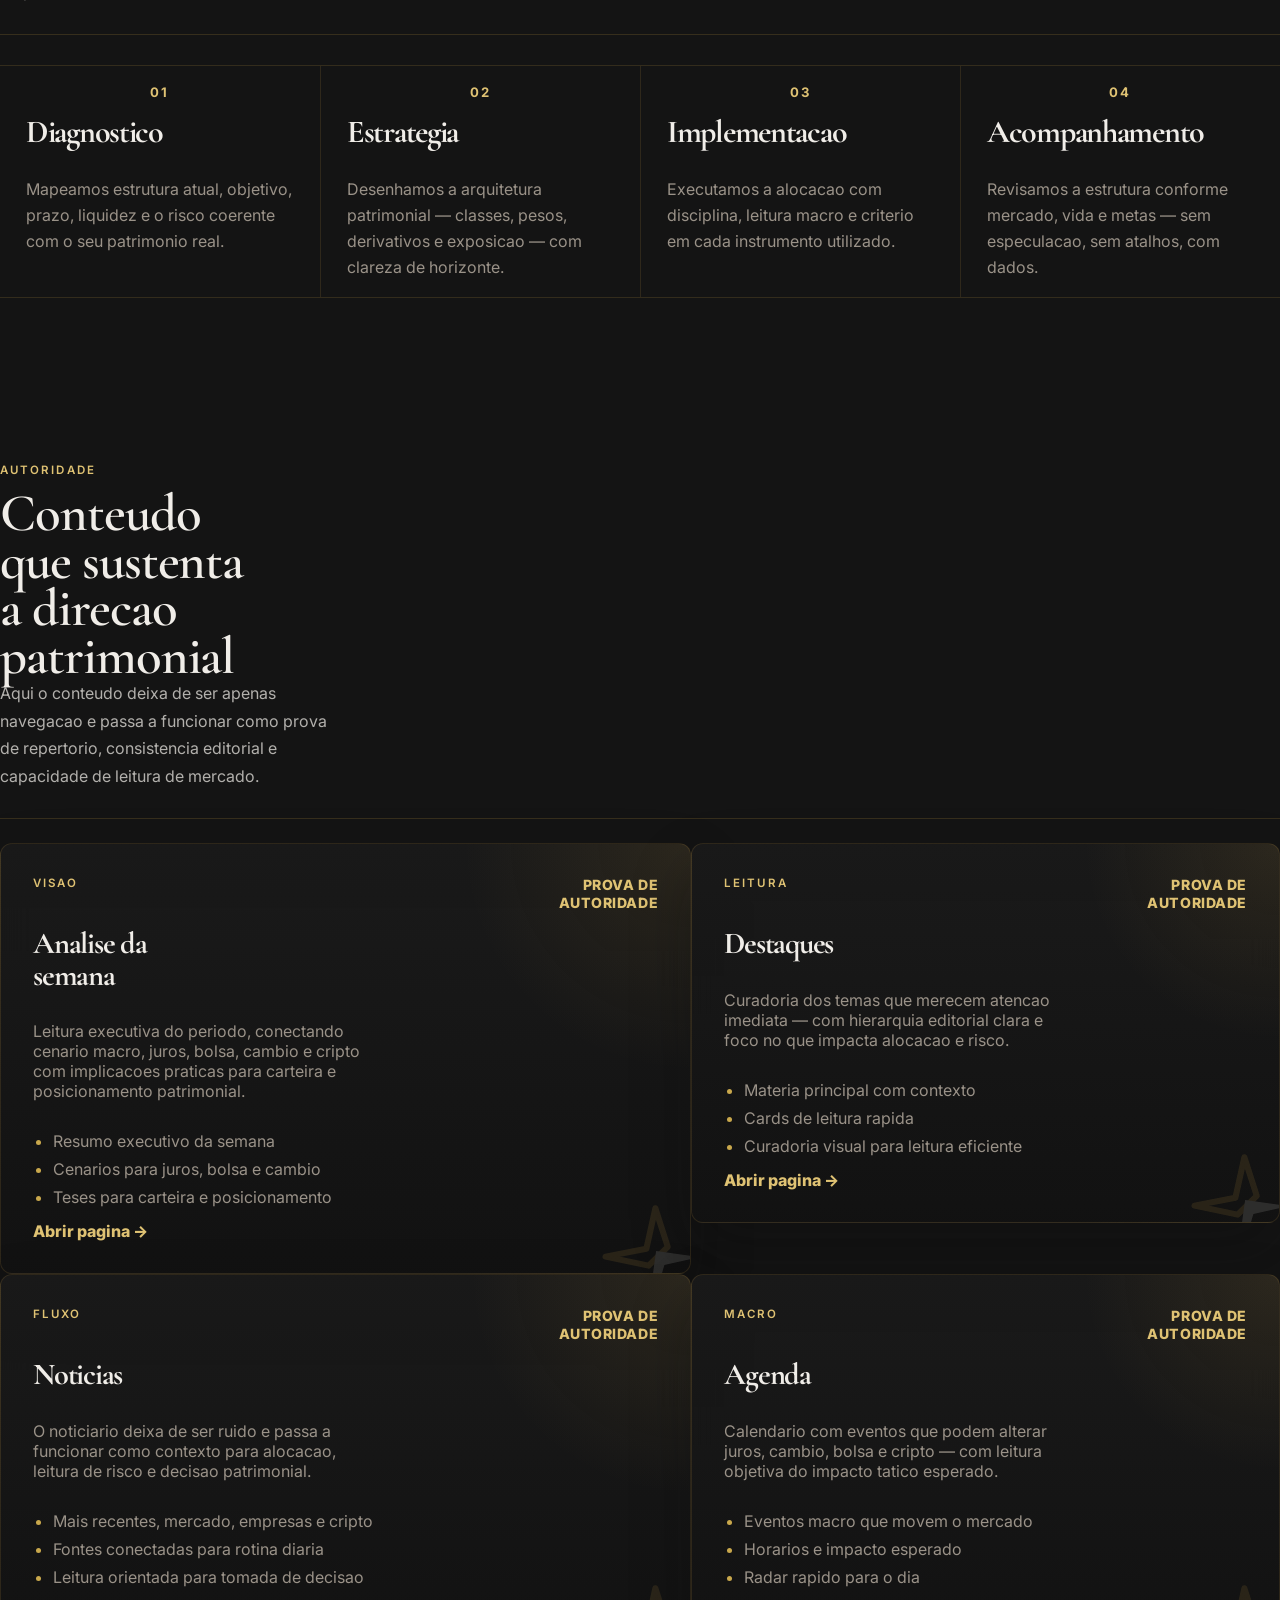
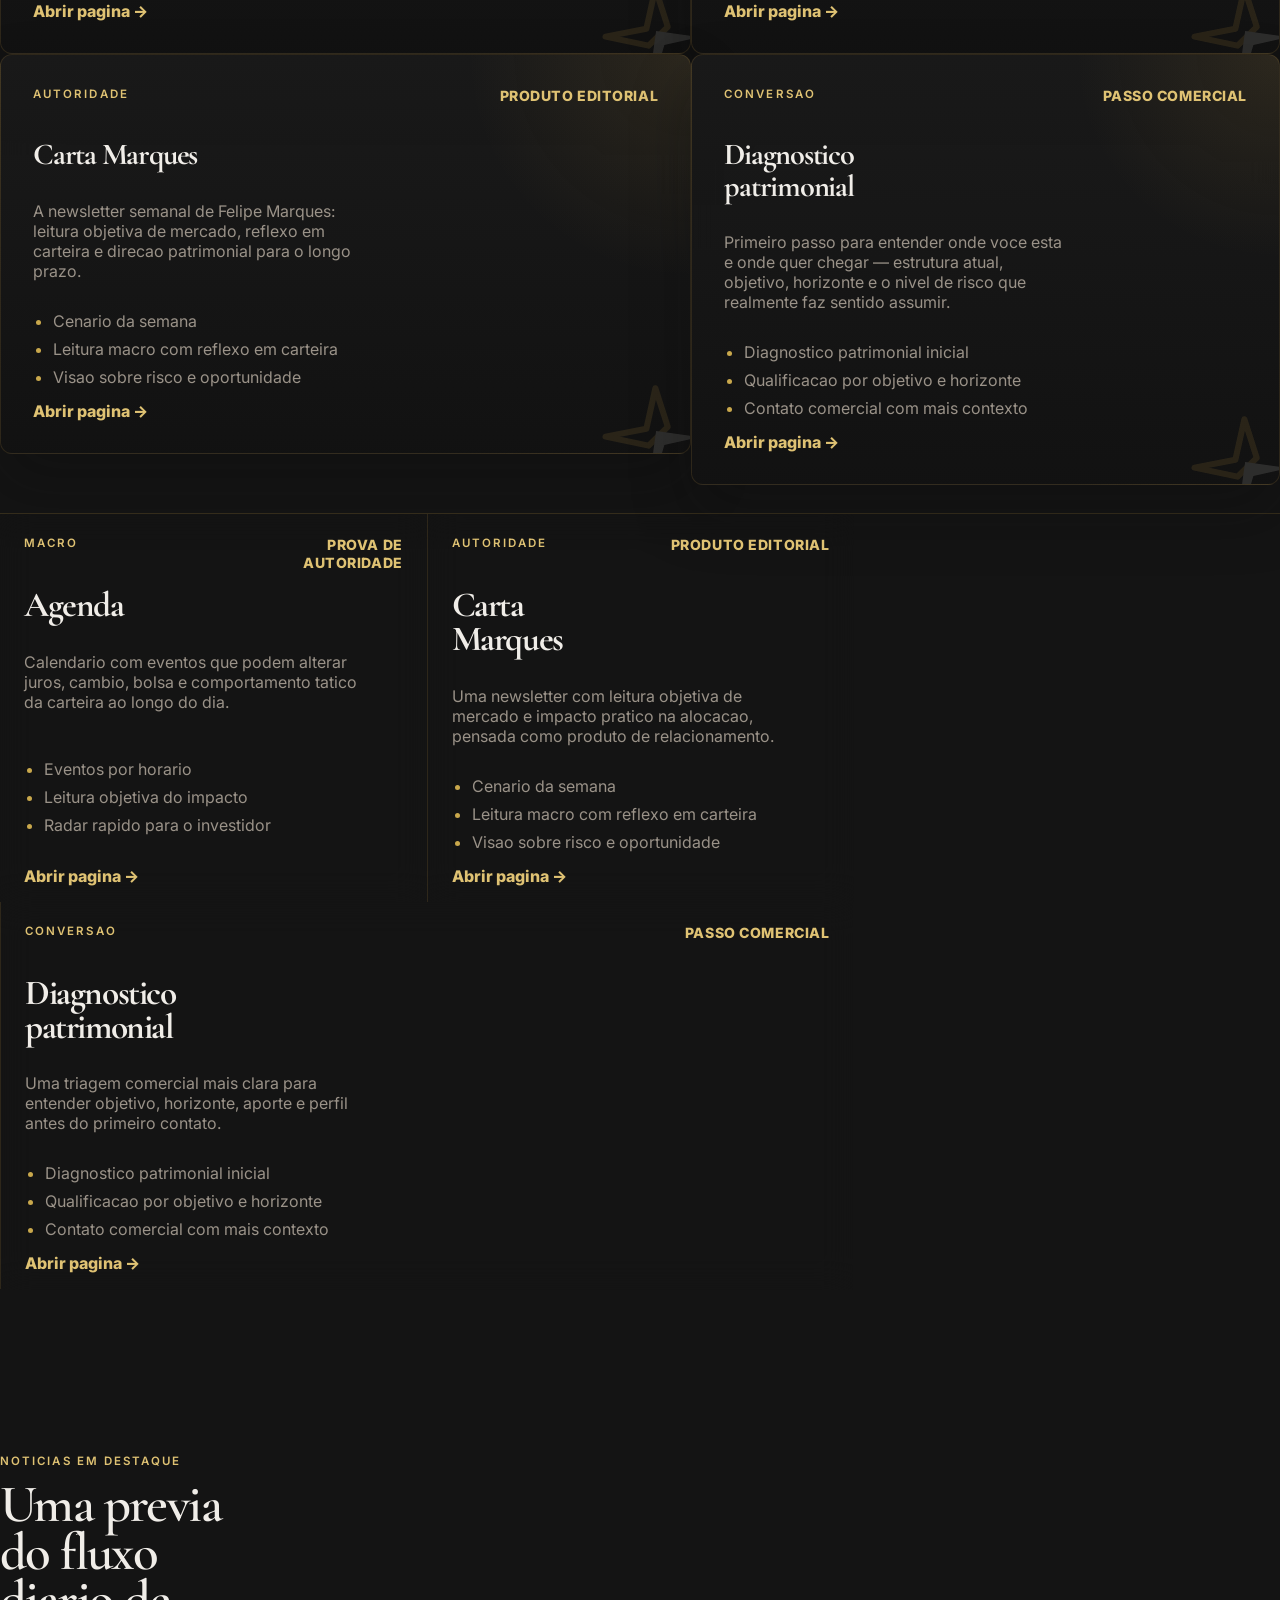
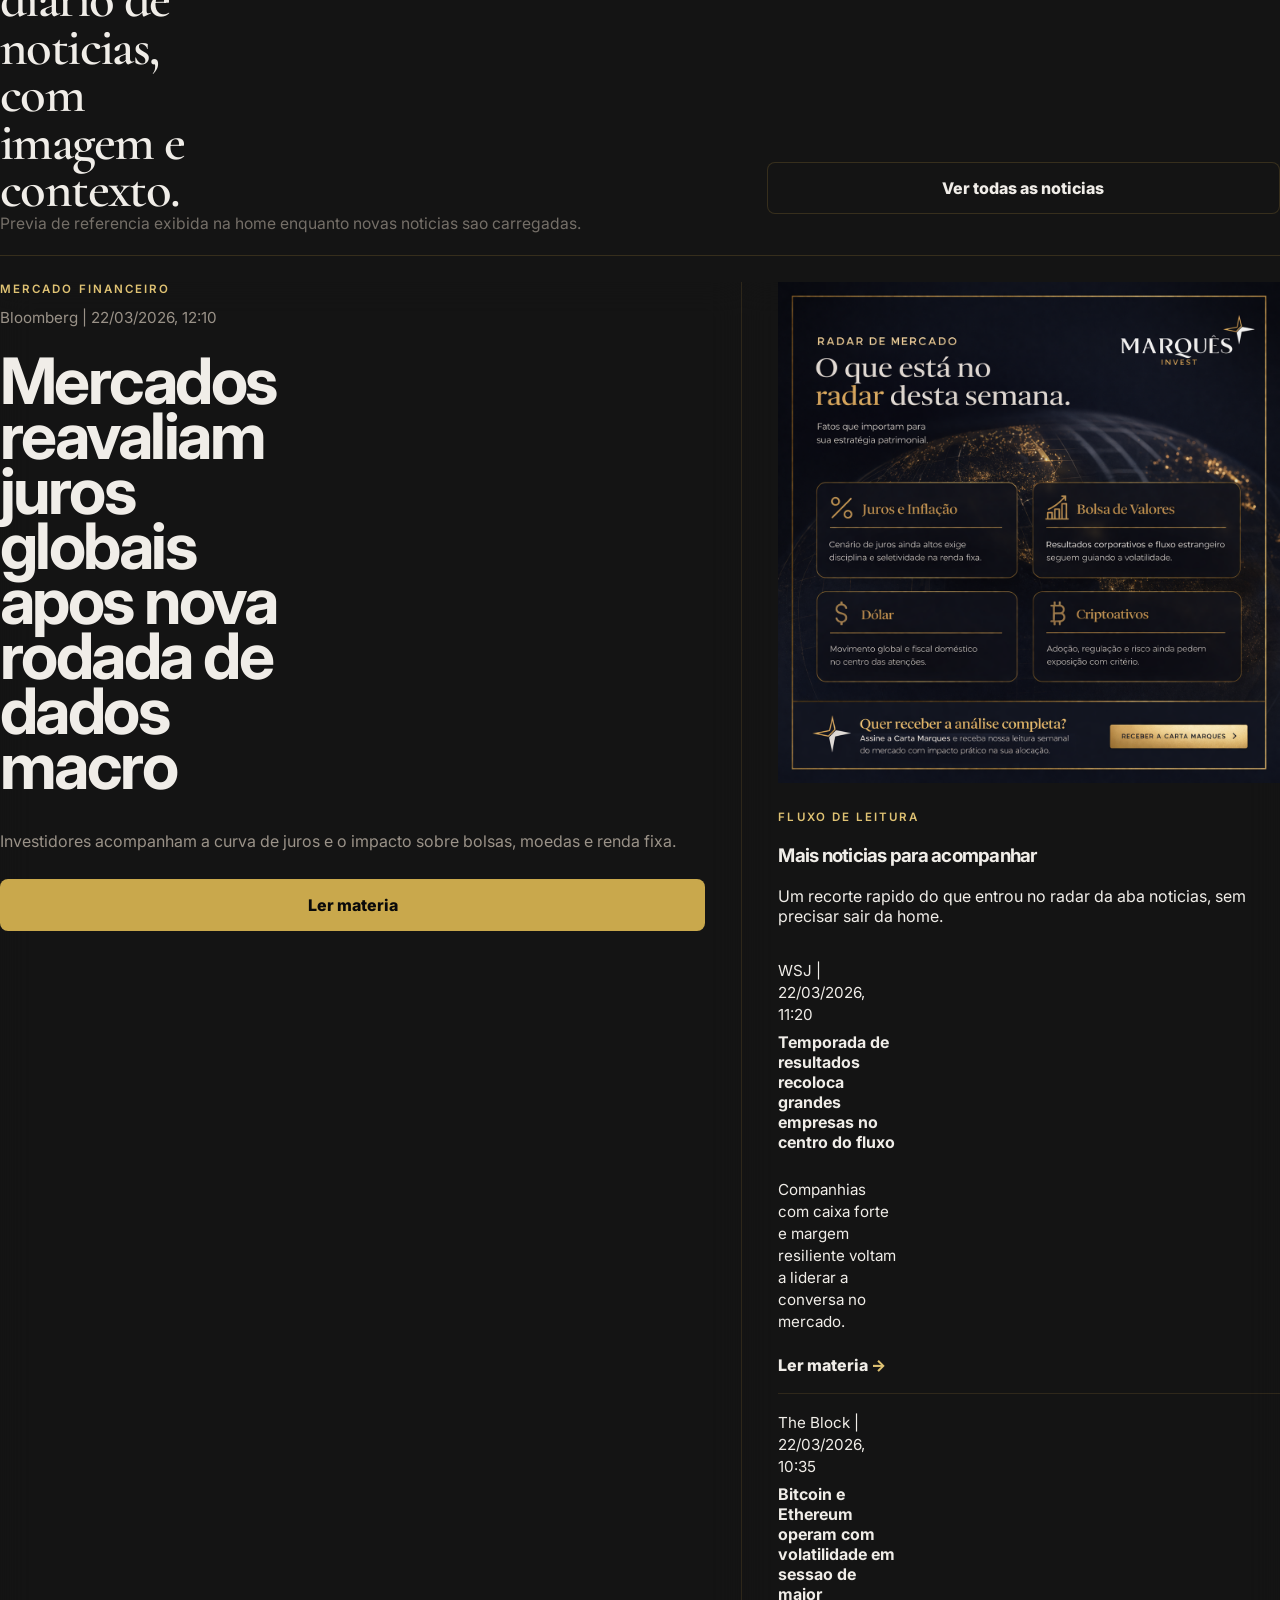
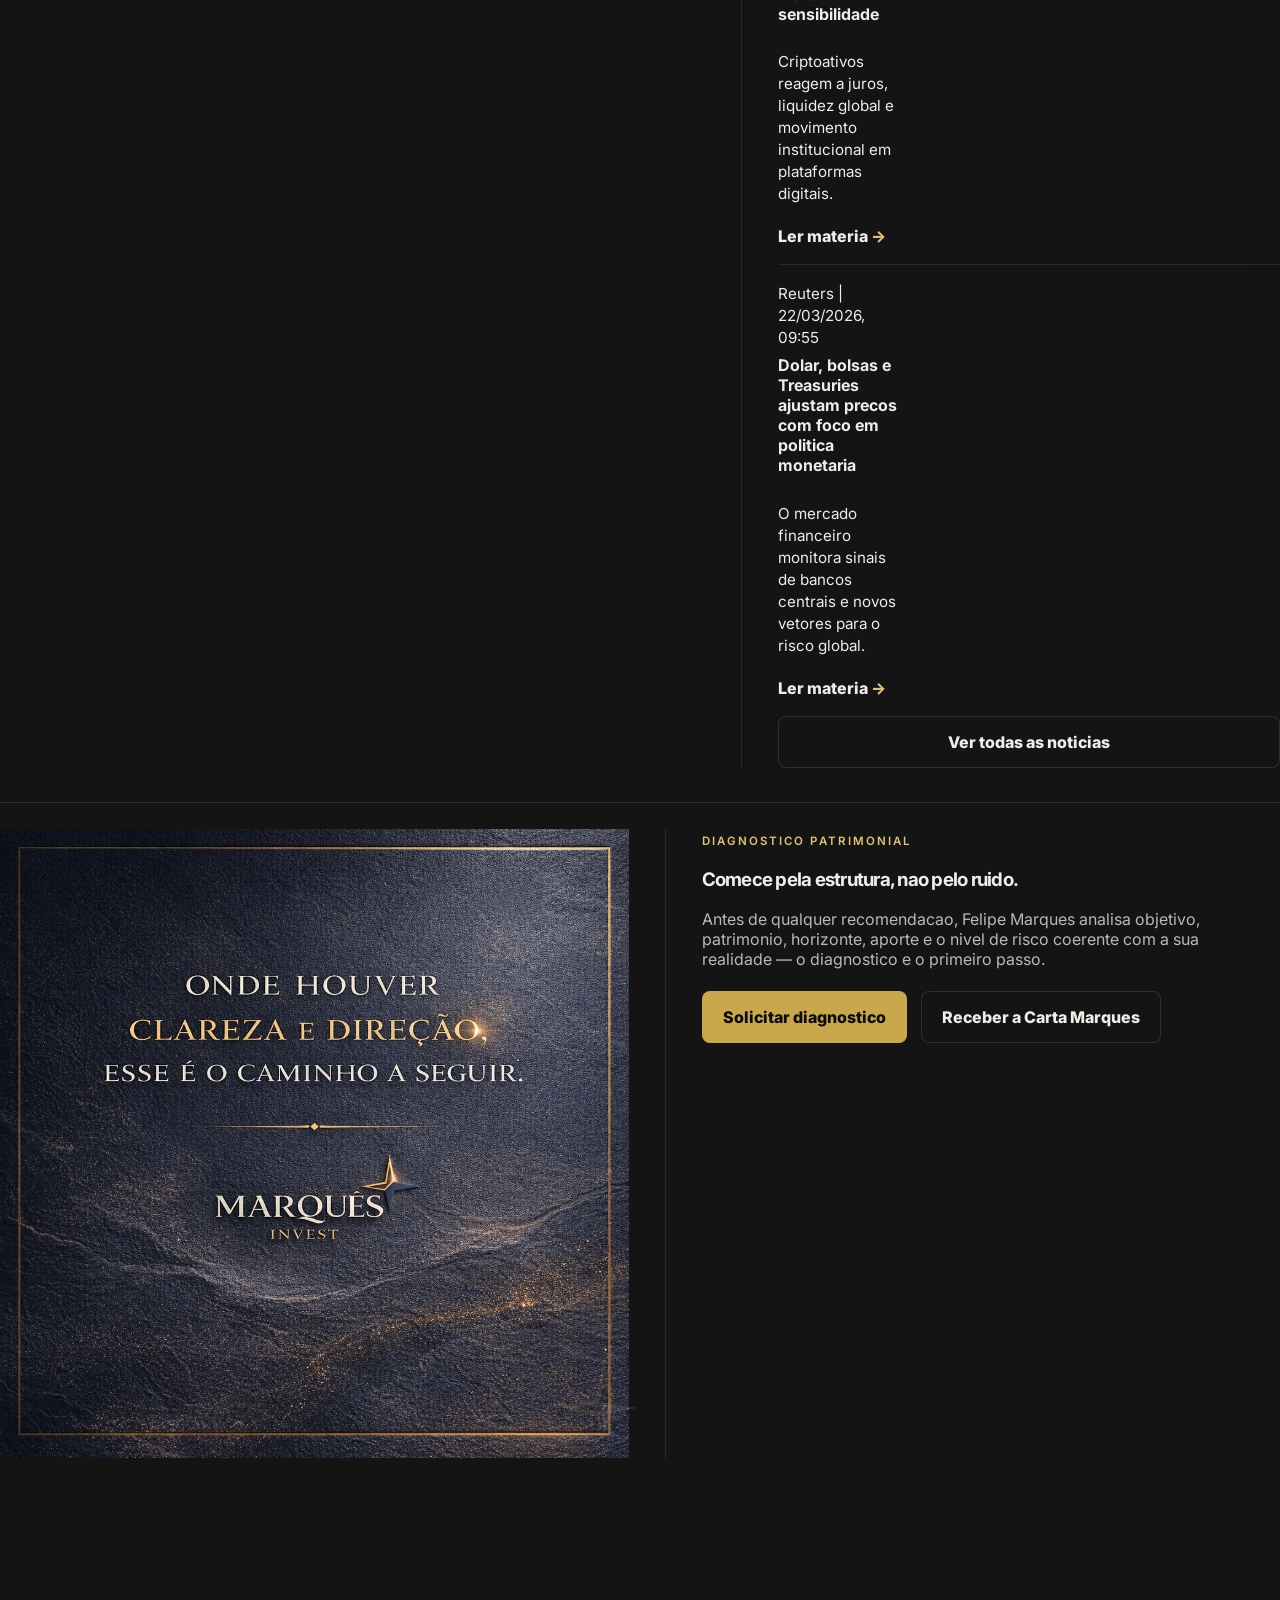
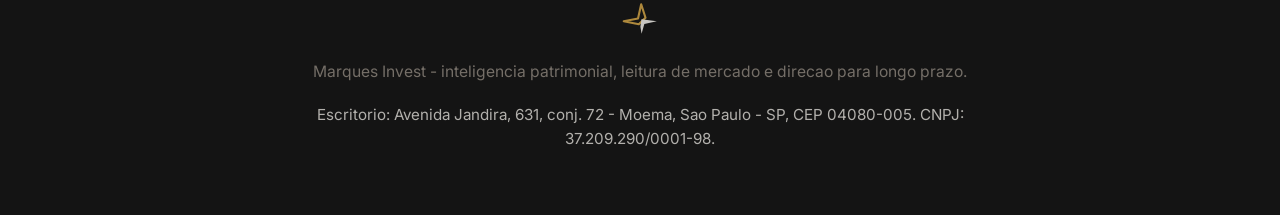
==== commit 44035520: "fix: align simulator columns side by side — move header inside left column Co-Authored-By: Claude So" ====
--- a/index.html
+++ b/index.html
@@ -44,16 +44,16 @@
         <div class="sim-section" id="simulador">
           <div class="sim-inner">
 
-            <div class="sim-header">
-              <span class="section-kicker">Simulador</span>
-              <h2 class="sim-title">Faça seu dinheiro<br><em>trabalhar para você.</em></h2>
-              <p class="sim-subtitle">Ajuste os controles e veja quanto seu patrimônio pode crescer com disciplina e consistência.</p>
-            </div>
-
             <div class="sim-body">
 
               <!-- CONTROLES -->
               <div class="sim-controls">
+
+                <div class="sim-header">
+                  <span class="section-kicker">Simulador</span>
+                  <h2 class="sim-title">Faça seu dinheiro<br><em>trabalhar para você.</em></h2>
+                  <p class="sim-subtitle">Ajuste os controles e veja quanto seu patrimônio pode crescer com disciplina e consistência.</p>
+                </div>
 
                 <div class="sim-field">
                   <div class="sim-field-labels">
--- a/assets/css/styles.css
+++ b/assets/css/styles.css
@@ -128,7 +128,7 @@
   justify-content: space-between;
   gap: 20px;
   max-width: 1460px;
-  margin: 0 auto 34px;
+  margin: 0 auto 24px;
   padding: 18px 24px;
   border: none;
   border-bottom: 1px solid var(--line);
@@ -693,7 +693,7 @@
 }
 
 .section {
-  padding: 28px clamp(20px, 5vw, 64px) 72px;
+  padding: clamp(56px, 7vw, 80px) clamp(20px, 5vw, 64px);
 }
 
 .section-heading,
@@ -718,7 +718,7 @@
 .section-heading h2 {
   margin: 12px 0 0;
   max-width: none;
-  font-size: clamp(1.6rem, 2.8vw, 2.4rem);
+  font-size: clamp(1.8rem, 3vw, 2.6rem);
   line-height: 1.05;
 }
 
@@ -1372,7 +1372,7 @@
   position: relative;
   max-width: 1460px;
   margin: 0 auto;
-  padding: 56px 56px;
+  padding: clamp(36px, 5vw, 56px);
   border: 1px solid rgba(201, 168, 76, 0.18);
   background: var(--bg-soft);
   overflow: hidden;
@@ -1396,7 +1396,7 @@
 }
 
 .newsletter-author-text .section-kicker {
-  margin-bottom: 12px;
+  margin-bottom: 16px;
 }
 
 .newsletter-author-name {
@@ -1856,318 +1856,6 @@
   width: fit-content;
 }
 
-/* ── Admin Toast ── */
-.admin-toast-container {
-  position: fixed;
-  top: 20px;
-  right: 20px;
-  z-index: 9999;
-  display: flex;
-  flex-direction: column;
-  gap: 10px;
-  pointer-events: none;
-}
-
-.admin-toast {
-  pointer-events: auto;
-  display: flex;
-  align-items: center;
-  gap: 10px;
-  min-width: 300px;
-  max-width: 480px;
-  padding: 14px 18px;
-  border-radius: var(--radius-md);
-  background: var(--bg-elevated);
-  border: 1px solid var(--line);
-  color: var(--text);
-  font-size: 0.88rem;
-  box-shadow: 0 8px 32px rgba(0,0,0,0.3);
-  animation: toast-in 0.3s var(--ease) forwards;
-  transition: opacity 0.3s, transform 0.3s;
-}
-
-.admin-toast.is-leaving {
-  animation: toast-out 0.3s var(--ease) forwards;
-}
-
-.admin-toast-icon {
-  flex-shrink: 0;
-  font-size: 1.1rem;
-}
-
-.admin-toast.is-success { border-left: 3px solid #4ade80; }
-.admin-toast.is-error { border-left: 3px solid #f87171; }
-.admin-toast.is-loading { border-left: 3px solid var(--accent); }
-
-.admin-toast.is-success .admin-toast-icon { color: #4ade80; }
-.admin-toast.is-error .admin-toast-icon { color: #f87171; }
-.admin-toast.is-loading .admin-toast-icon { color: var(--accent); animation: spin 1s linear infinite; }
-
-.admin-toast-close {
-  margin-left: auto;
-  background: none;
-  border: none;
-  color: var(--text-soft);
-  cursor: pointer;
-  font-size: 1.1rem;
-  padding: 0 0 0 8px;
-}
-
-@keyframes toast-in {
-  from { opacity: 0; transform: translateX(40px); }
-  to { opacity: 1; transform: translateX(0); }
-}
-
-@keyframes toast-out {
-  from { opacity: 1; transform: translateX(0); }
-  to { opacity: 0; transform: translateX(40px); }
-}
-
-@keyframes spin {
-  from { transform: rotate(0deg); }
-  to { transform: rotate(360deg); }
-}
-
-/* ── Admin Loading Button ── */
-.button.is-loading {
-  position: relative;
-  color: transparent !important;
-  pointer-events: none;
-}
-
-.button.is-loading::after {
-  content: "";
-  position: absolute;
-  top: 50%;
-  left: 50%;
-  width: 16px;
-  height: 16px;
-  margin: -8px 0 0 -8px;
-  border: 2px solid rgba(255,255,255,0.3);
-  border-top-color: #fff;
-  border-radius: 50%;
-  animation: spin 0.6s linear infinite;
-}
-
-.button:disabled {
-  opacity: 0.5;
-  cursor: not-allowed;
-}
-
-/* ── Admin Tab Badge ── */
-.filter-button .tab-count {
-  display: inline-flex;
-  align-items: center;
-  justify-content: center;
-  min-width: 20px;
-  height: 20px;
-  margin-left: 6px;
-  padding: 0 6px;
-  border-radius: 10px;
-  background: rgba(201, 168, 76, 0.15);
-  color: var(--accent);
-  font-size: 0.7rem;
-  font-weight: 700;
-}
-
-/* ── Admin Search ── */
-.admin-search {
-  display: flex;
-  align-items: center;
-  gap: 8px;
-  margin-bottom: 16px;
-  padding: 10px 14px;
-  border: 1px solid var(--line);
-  border-radius: var(--radius-md);
-  background: var(--bg-soft);
-}
-
-.admin-search input {
-  flex: 1;
-  background: none;
-  border: none;
-  color: var(--text);
-  font-size: 0.88rem;
-  outline: none;
-}
-
-.admin-search input::placeholder {
-  color: var(--text-soft);
-}
-
-.admin-search-icon {
-  color: var(--text-soft);
-  font-size: 0.9rem;
-}
-
-.admin-search-count {
-  color: var(--text-soft);
-  font-size: 0.78rem;
-  white-space: nowrap;
-}
-
-/* ── Admin Delete Modal ── */
-.admin-modal-overlay {
-  position: fixed;
-  inset: 0;
-  z-index: 9998;
-  display: flex;
-  align-items: center;
-  justify-content: center;
-  background: rgba(0,0,0,0.6);
-  backdrop-filter: blur(4px);
-  animation: fade-in 0.2s ease;
-}
-
-.admin-modal {
-  background: var(--bg-elevated);
-  border: 1px solid var(--line);
-  border-radius: var(--radius-lg);
-  padding: 28px;
-  max-width: 440px;
-  width: 90%;
-  box-shadow: 0 16px 48px rgba(0,0,0,0.4);
-}
-
-.admin-modal h4 {
-  margin: 0 0 8px;
-  font-size: 1.1rem;
-  color: var(--text);
-}
-
-.admin-modal p {
-  margin: 0 0 20px;
-  color: var(--text-soft);
-  font-size: 0.88rem;
-  line-height: 1.5;
-}
-
-.admin-modal-actions {
-  display: flex;
-  gap: 10px;
-  justify-content: flex-end;
-}
-
-.button-danger {
-  background: #dc2626;
-  color: #fff;
-  border: none;
-  padding: 10px 20px;
-  border-radius: var(--radius-md);
-  font-weight: 600;
-  cursor: pointer;
-  transition: background 0.2s;
-}
-
-.button-danger:hover {
-  background: #b91c1c;
-}
-
-@keyframes fade-in {
-  from { opacity: 0; }
-  to { opacity: 1; }
-}
-
-/* ── Admin Form Validation ── */
-.field input:invalid:not(:placeholder-shown):not(:focus),
-.field textarea:invalid:not(:placeholder-shown):not(:focus),
-.field select:invalid:not(:focus) {
-  border-color: #f87171;
-}
-
-.admin-form-dirty .field input:invalid,
-.admin-form-dirty .field textarea:invalid,
-.admin-form-dirty .field select:invalid {
-  border-color: #f87171;
-  box-shadow: 0 0 0 3px rgba(248, 113, 113, 0.15);
-}
-
-/* ── Admin Unsaved Badge ── */
-.admin-unsaved-badge {
-  display: inline-block;
-  padding: 4px 10px;
-  border-radius: var(--radius-sm);
-  background: rgba(251, 191, 36, 0.15);
-  color: #fbbf24;
-  font-size: 0.72rem;
-  font-weight: 600;
-  letter-spacing: 0.05em;
-  text-transform: uppercase;
-  animation: pulse-glow 2s ease-in-out infinite;
-}
-
-@keyframes pulse-glow {
-  0%, 100% { opacity: 1; }
-  50% { opacity: 0.6; }
-}
-
-/* ── Admin New Button in List ── */
-.admin-list-header {
-  display: flex;
-  align-items: center;
-  justify-content: space-between;
-  gap: 12px;
-  margin-bottom: 12px;
-}
-
-.admin-list-header h3 { margin: 0; }
-
-/* ── Admin Mobile ── */
-@media (max-width: 768px) {
-  .admin-layout {
-    grid-template-columns: 1fr !important;
-  }
-
-  .admin-sidebar {
-    min-width: 0 !important;
-    max-width: none !important;
-  }
-
-  .admin-metrics {
-    grid-template-columns: repeat(2, 1fr) !important;
-  }
-
-  .admin-toolbar {
-    flex-direction: column;
-    align-items: flex-start !important;
-    gap: 12px;
-  }
-
-  .admin-actions {
-    width: 100%;
-    flex-wrap: wrap;
-  }
-
-  .admin-social-grid {
-    grid-template-columns: 1fr !important;
-  }
-
-  .form-grid {
-    grid-template-columns: 1fr !important;
-  }
-
-  .filters {
-    flex-wrap: wrap;
-    gap: 6px;
-  }
-
-  .admin-modal {
-    width: 95%;
-    padding: 20px;
-  }
-
-  .admin-toast-container {
-    top: 10px;
-    right: 10px;
-    left: 10px;
-  }
-
-  .admin-toast {
-    min-width: unset;
-    max-width: 100%;
-  }
-}
-
 .hero-strip,
 .home-preview-grid {
   max-width: 1460px;
@@ -2178,12 +1866,12 @@
 .hero-strip {
   display: grid;
   grid-template-columns: repeat(4, minmax(0, 1fr));
-  gap: 14px;
-  margin-top: 18px;
+  gap: 20px;
+  margin-top: 24px;
 }
 
 .hero-strip-card {
-  padding: 20px 22px;
+  padding: clamp(22px, 3vw, 28px);
   border: 1px solid rgba(113, 144, 201, 0.12);
   border-radius: var(--radius-lg);
   background: var(--bg-soft);
@@ -2211,7 +1899,7 @@
 .intelligence-grid {
   display: grid;
   grid-template-columns: 1.2fr repeat(3, minmax(0, 0.8fr));
-  gap: 18px;
+  gap: 20px;
 }
 
 .intelligence-lead,
@@ -2294,7 +1982,7 @@
 .intelligence-card p {
   margin: 12px 0 0;
   color: var(--text-faint);
-  font-size: 0.98rem;
+  font-size: 1rem;
   line-height: 1.5;
 }
 
@@ -2480,7 +2168,7 @@
 }
 
 .footer {
-  padding: 0 20px 38px;
+  padding: 0 clamp(20px, 5vw, 64px) clamp(48px, 6vw, 64px);
   text-align: center;
 }
 
@@ -3241,7 +2929,7 @@
 .section-heading h2 {
   margin: 12px 0 0;
   color: var(--text);
-  font-size: clamp(1.6rem, 2.8vw, 2.4rem);
+  font-size: clamp(1.8rem, 3vw, 2.6rem);
   line-height: 1.05;
 }
 
@@ -3339,13 +3027,13 @@
 }
 
 .hero-strip {
-  margin-top: 22px;
+  margin-top: 24px;
   grid-template-columns: repeat(4, minmax(0, 1fr));
-  gap: 18px;
+  gap: 20px;
 }
 
 .hero-strip-card {
-  padding: 24px;
+  padding: clamp(22px, 3vw, 28px);
   border-radius: var(--radius-lg);
 }
 
@@ -3386,7 +3074,7 @@
 .process-grid {
   display: grid;
   grid-template-columns: repeat(4, minmax(0, 1fr));
-  gap: 18px;
+  gap: 20px;
 }
 
 .process-card {
@@ -3399,7 +3087,7 @@
 }
 
 .process-card h3 {
-  margin: 18px 0 14px;
+  margin: 16px 0 12px;
   font-family: "Cormorant Garamond", Georgia, serif;
   font-size: 1.85rem;
   line-height: 1.02;
@@ -3683,7 +3371,7 @@
 
 .footer {
   margin-top: 8px;
-  padding: 24px clamp(20px, 5vw, 72px) 42px;
+  padding: clamp(32px, 4vw, 48px) clamp(20px, 5vw, 64px) clamp(48px, 6vw, 64px);
   color: var(--text-faint);
   text-align: center;
 }
@@ -4703,7 +4391,7 @@
   align-items: center;
   justify-content: space-between;
   gap: 12px;
-  padding: 18px 22px 16px;
+  padding: 20px 24px 18px;
   border-bottom: 1px solid var(--line);
   background: var(--bg-elevated);
 }
@@ -4775,7 +4463,7 @@
 
 /* ── Individual card ── */
 .home-af-card {
-  padding: 18px 22px;
+  padding: 20px 24px;
   border-bottom: 1px solid var(--line);
   display: flex;
   flex-direction: column;
@@ -4818,7 +4506,7 @@
 /* Headline */
 .home-af-headline {
   font-family: 'Cormorant Garamond', serif;
-  font-size: 20px;
+  font-size: clamp(18px, 2vw, 22px);
   font-weight: 600;
   line-height: 1.2;
   color: var(--text);
@@ -4832,7 +4520,7 @@
 
 /* Body */
 .home-af-body {
-  font-size: 13px;
+  font-size: 14px;
   line-height: 1.7;
   color: var(--text-soft);
   margin: 0;
@@ -4847,7 +4535,7 @@
   display: flex;
   flex-wrap: wrap;
   gap: 5px;
-  padding-top: 6px;
+  padding-top: 10px;
   border-top: 1px solid var(--line);
 }
 
@@ -4895,15 +4583,14 @@
 .analysis-posts-grid {
   display: grid;
   grid-template-columns: repeat(2, 1fr);
-  gap: 2px;
-  background: var(--line);
+  gap: 20px;
 }
 
 .analysis-post-card {
   display: flex;
   flex-direction: column;
   gap: 14px;
-  padding: 32px 28px;
+  padding: clamp(26px, 4vw, 34px);
   background: var(--bg-soft);
   transition: background 0.2s ease;
 }
@@ -4959,7 +4646,7 @@
 .sim-section {
   background: var(--bg);
   border-bottom: 1px solid var(--line);
-  padding: clamp(40px, 5vw, 72px) clamp(20px, 4vw, 56px);
+  padding: clamp(40px, 5vw, 72px) clamp(20px, 5vw, 64px);
 }
 
 .sim-inner {
@@ -4969,7 +4656,7 @@
 
 .sim-header {
   max-width: 620px;
-  margin-bottom: 56px;
+  margin-bottom: 48px;
 }
 
 .sim-title {
@@ -5096,6 +4783,7 @@
 
 /* ── Result panel ── */
 .sim-result {
+  align-self: start;
   display: flex;
   flex-direction: column;
   gap: 28px;
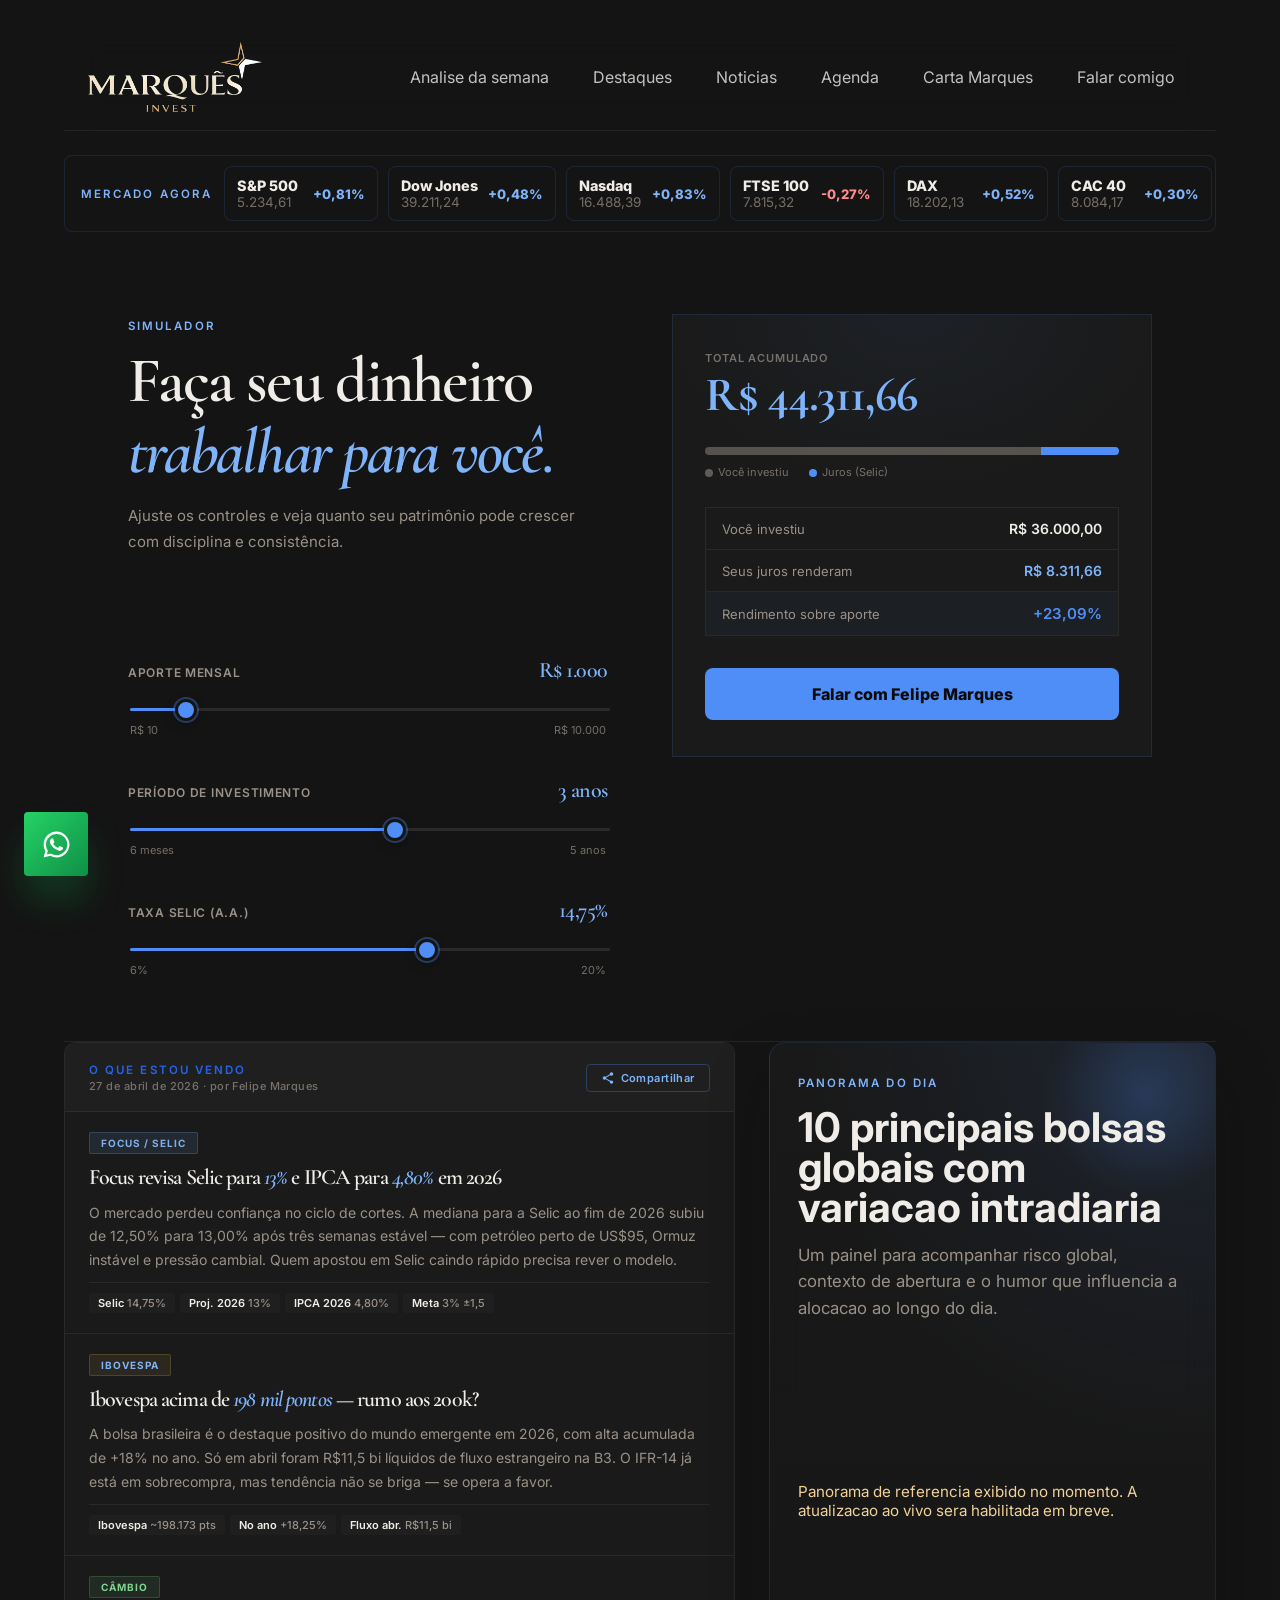
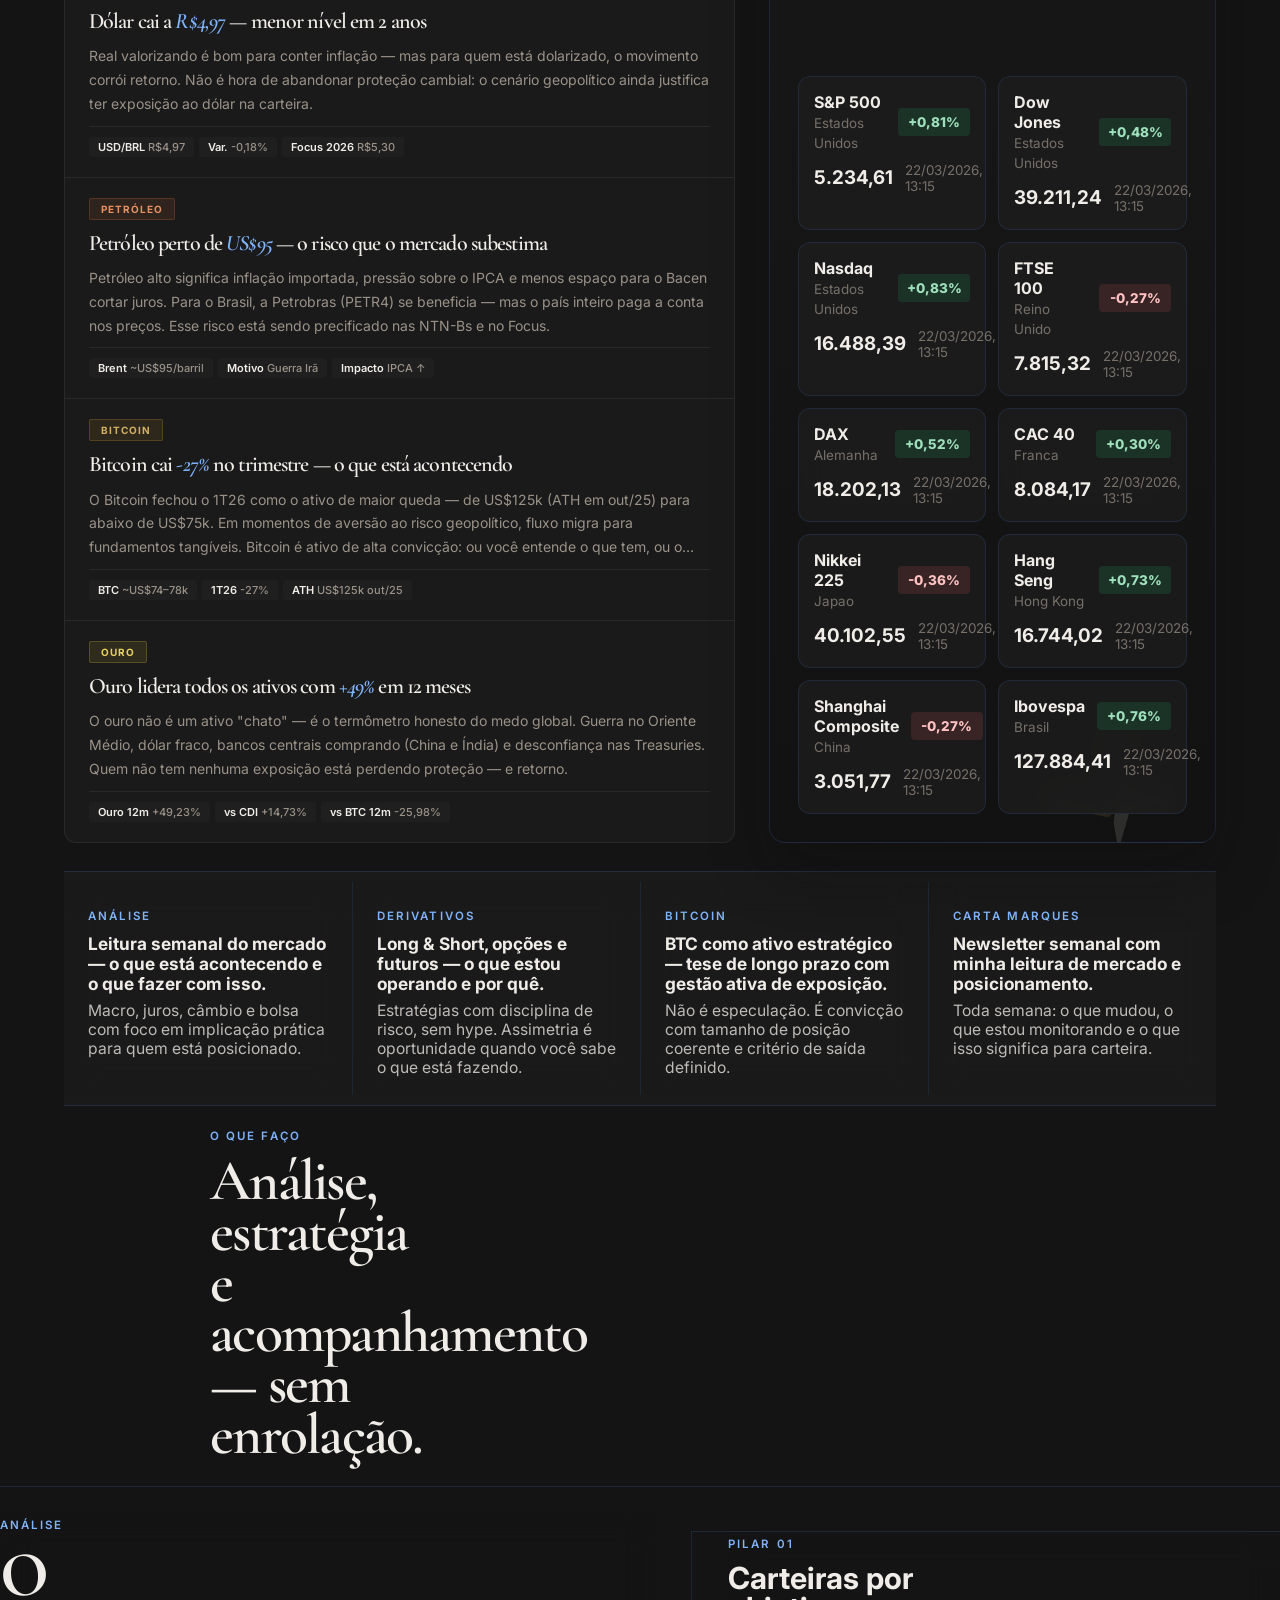
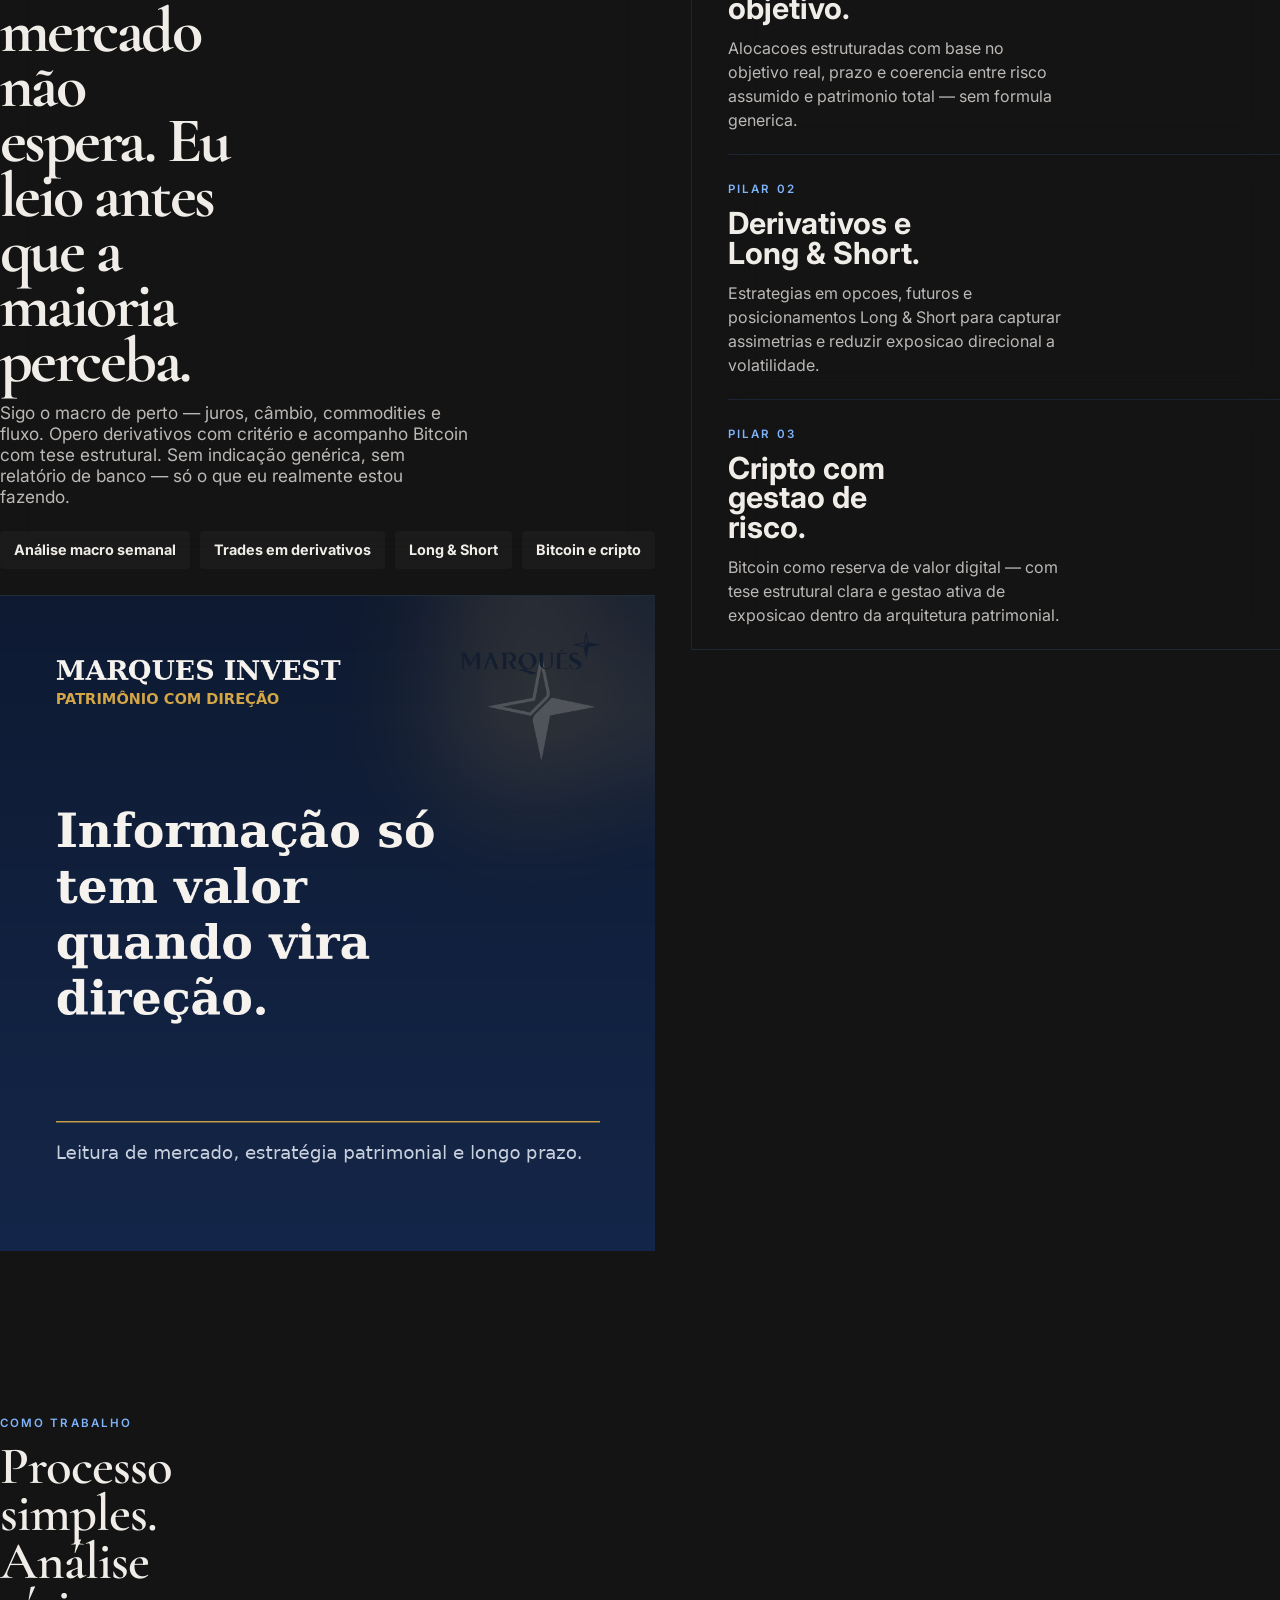
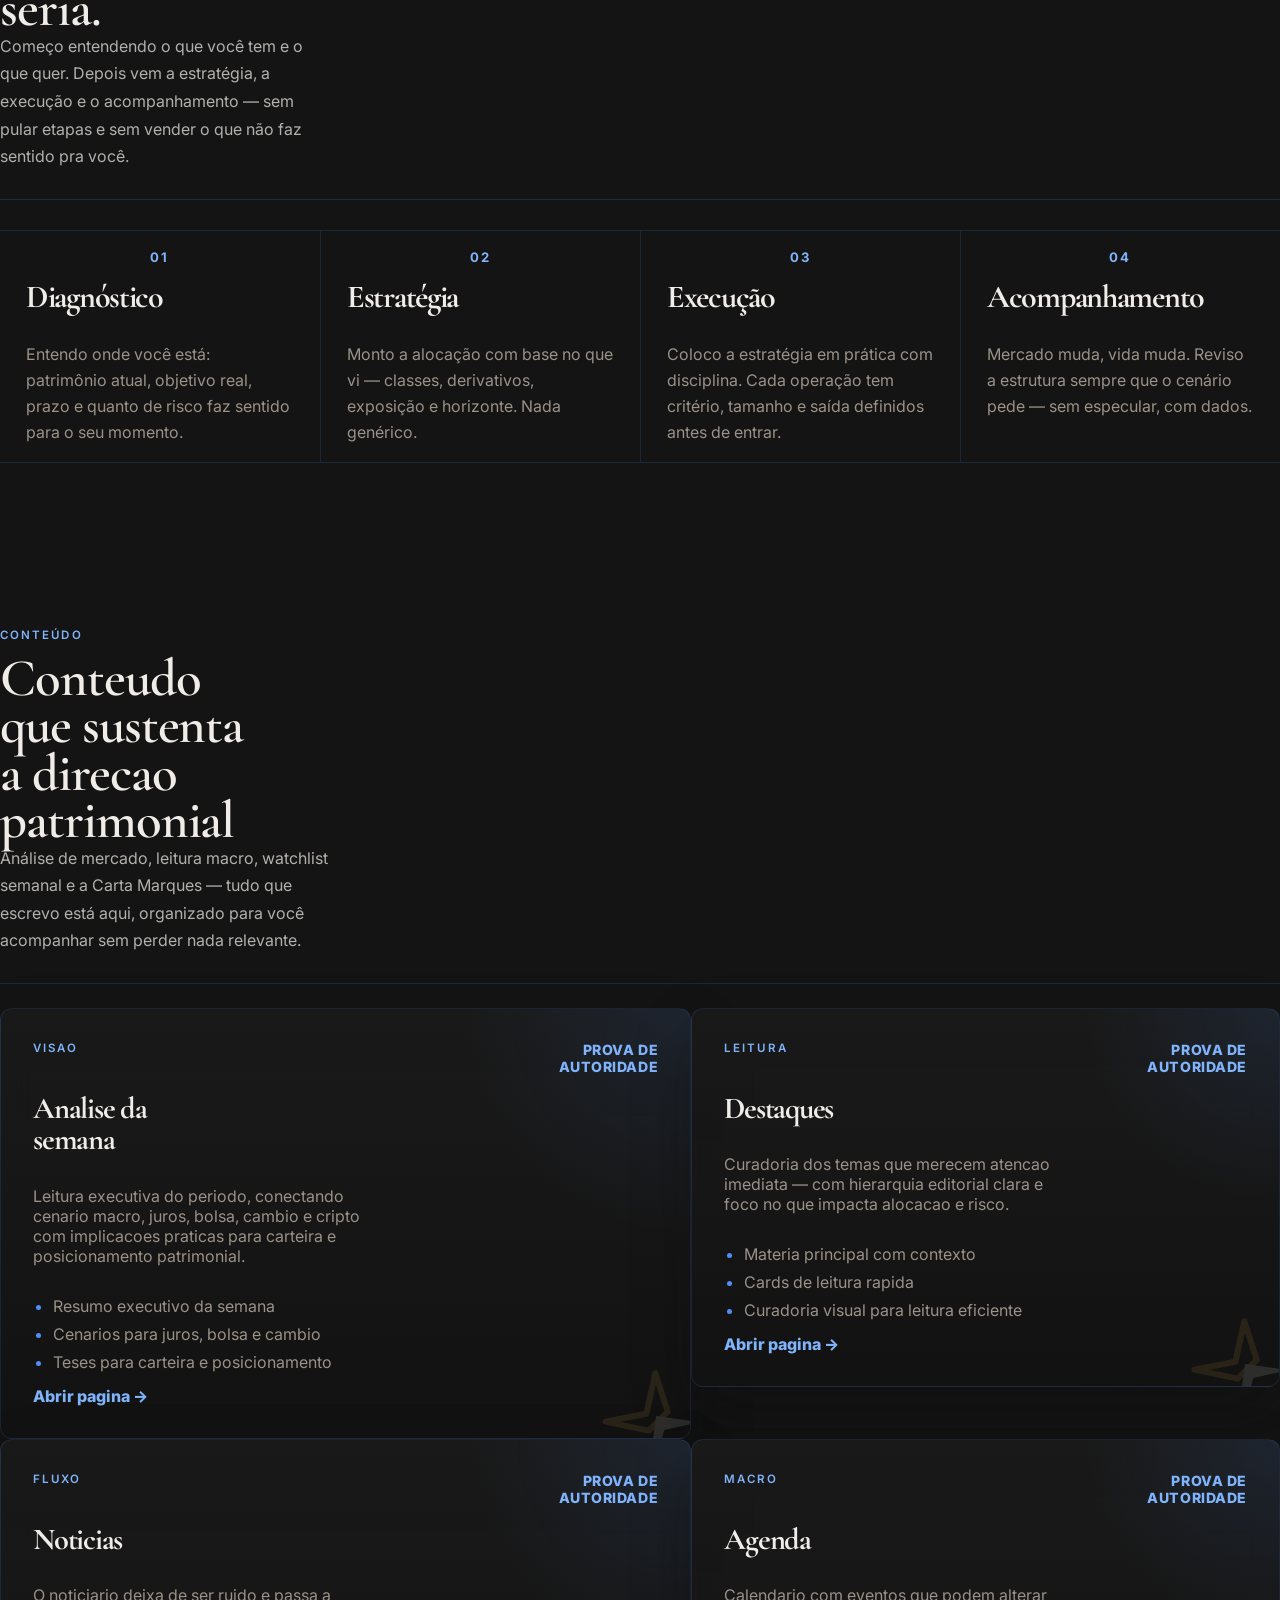
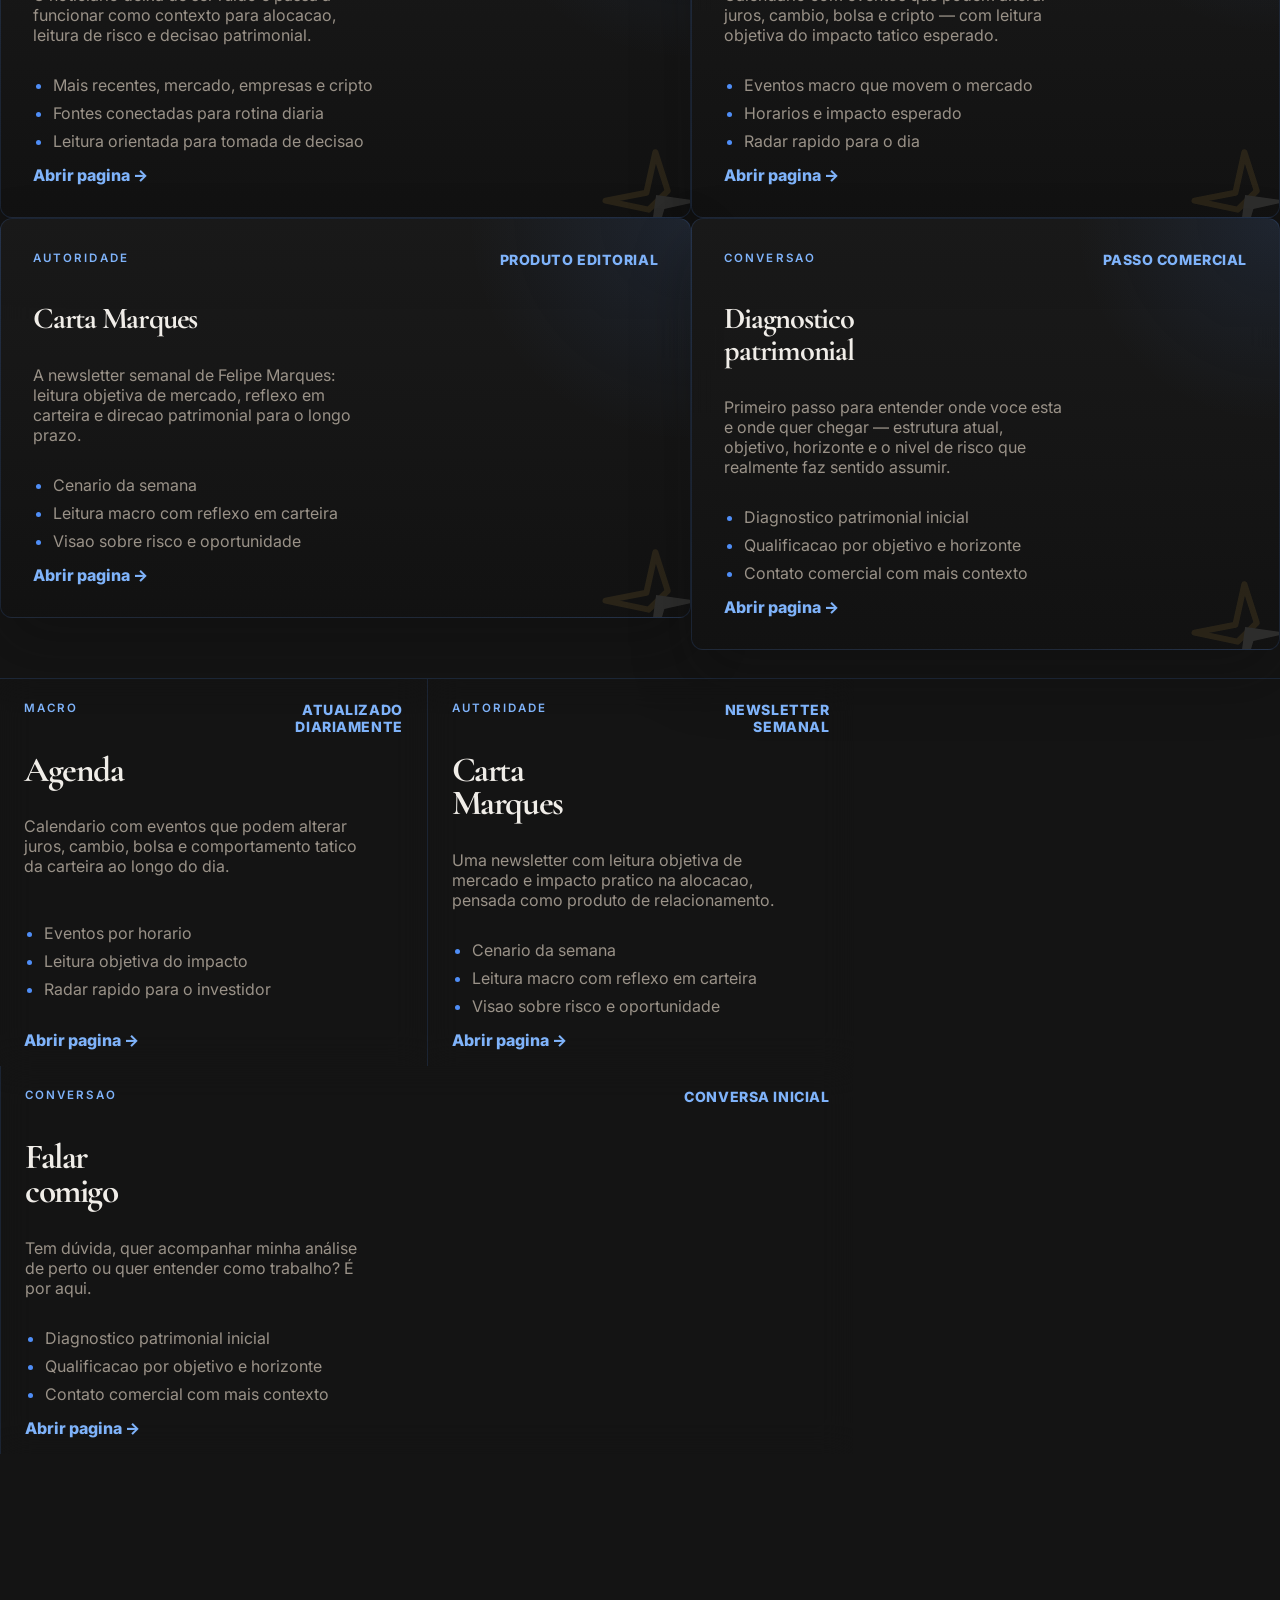
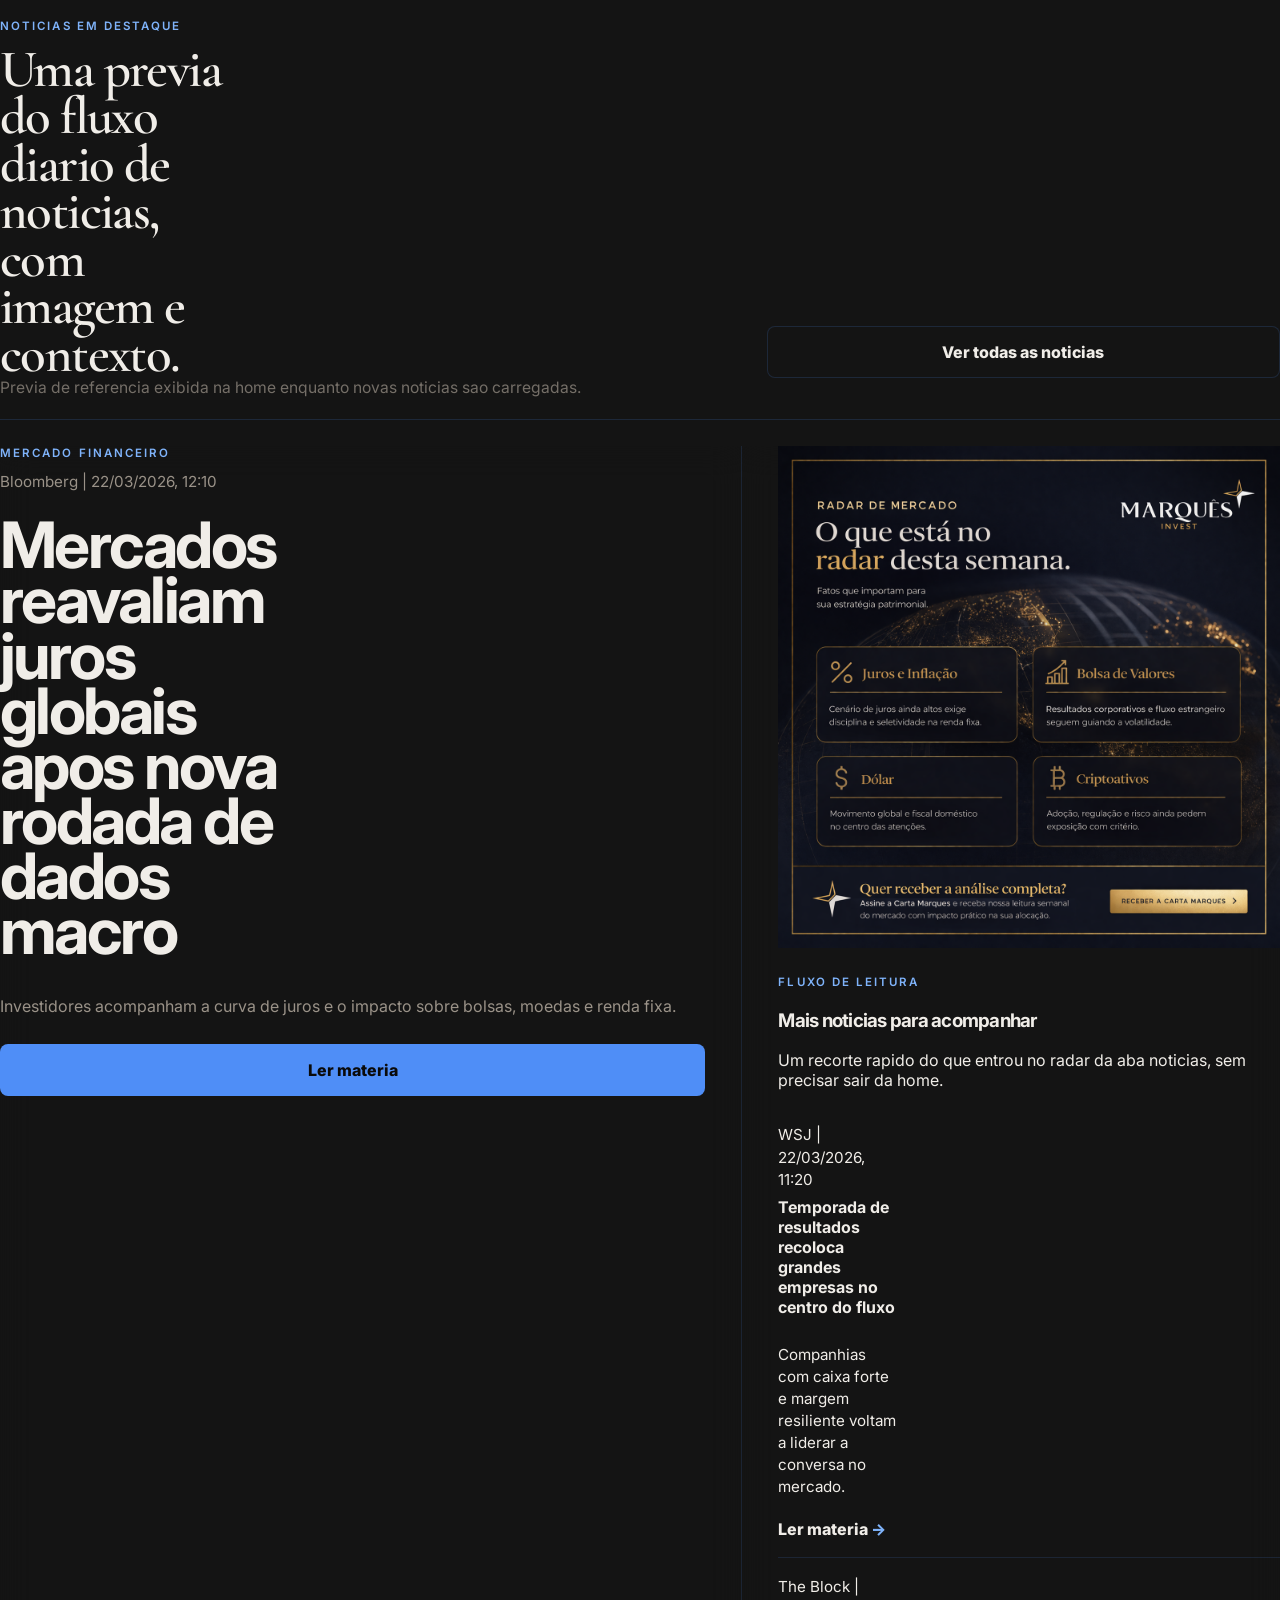
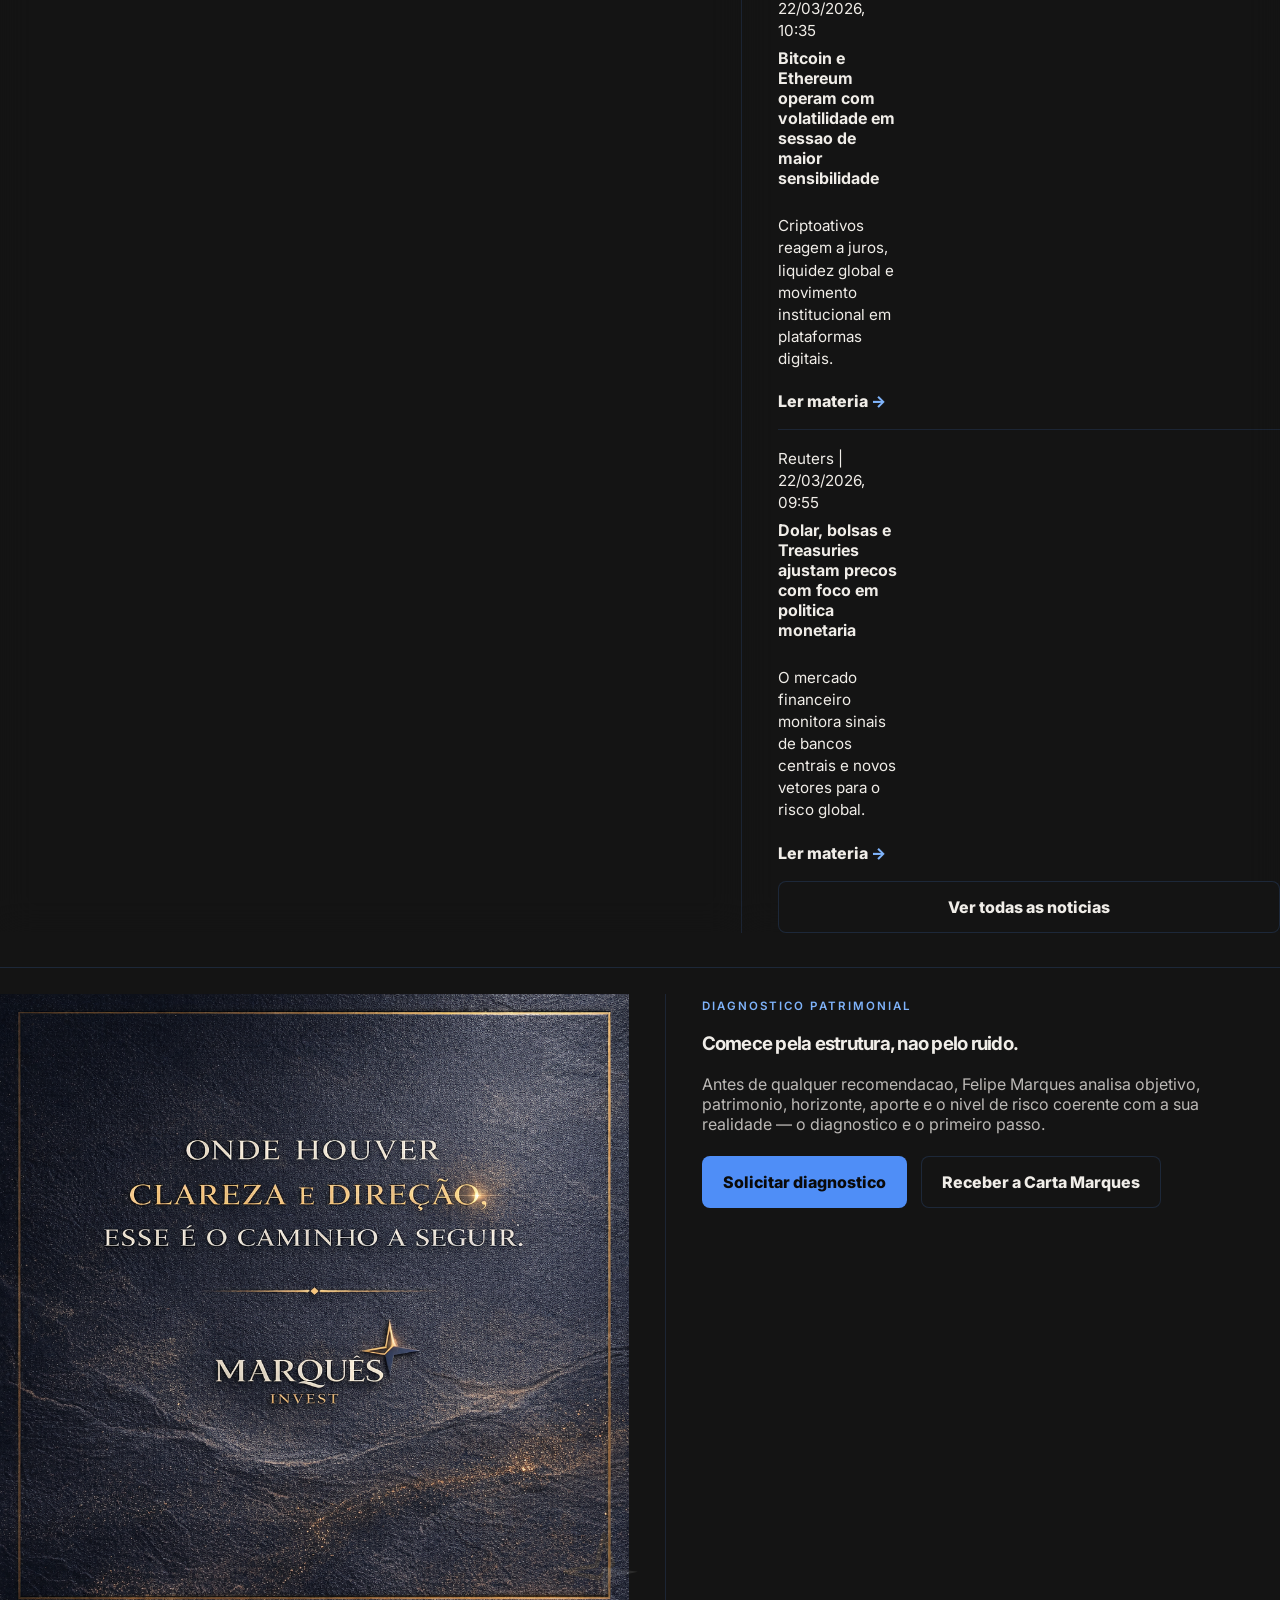
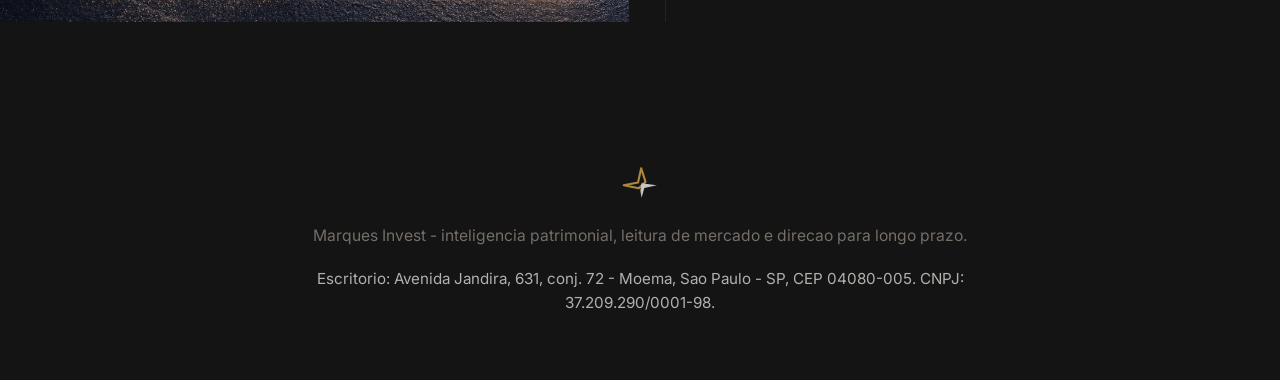
==== commit 9437fe9f: "redesign: blog trader — azul editorial + tom pessoal na homepage Co-Authored-By: Claude Sonnet 4.6 <" ====
--- a/index.html
+++ b/index.html
@@ -3,10 +3,10 @@
   <head>
     <meta charset="UTF-8" />
     <meta name="viewport" content="width=device-width, initial-scale=1.0" />
-    <title>Marques Invest | Patrimonio com direcao</title>
+    <title>Felipe Marques | Trader e Analista de Mercado</title>
     <meta
       name="description"
-      content="Marques Invest — gestao patrimonial com leitura macro, derivativos, Long & Short e cripto criterioso. Felipe Marques, Moema, Sao Paulo."
+      content="Blog de analise de mercado por Felipe Marques — leitura macro, trades em derivativos, Long & Short, cripto e a Carta Marques semanal. Sao Paulo."
     />
     <meta name="theme-color" content="#141414" />
     <link rel="icon" type="image/svg+xml" href="assets/img/logo-mark.svg" />
@@ -36,7 +36,7 @@
             <a href="noticias.html">Noticias</a>
             <a href="agenda.html">Agenda</a>
             <a href="newsletter.html">Carta Marques</a>
-            <a href="contato.html">Diagnostico</a>
+            <a href="contato.html">Falar comigo</a>
           </div>
         </nav>
 
@@ -131,7 +131,7 @@
                 </div>
 
                 <a class="button button-primary sim-cta" href="contato.html">
-                  Solicitar diagnóstico patrimonial
+                  Falar com Felipe Marques
                 </a>
 
               </div><!-- /result -->
@@ -145,8 +145,8 @@
           <div class="home-af">
             <div class="home-af-header">
               <div class="home-af-header-left">
-                <span class="eyebrow">Análises Marques</span>
-                <span class="home-af-date">27 de abril de 2026</span>
+                <span class="eyebrow">O que estou vendo</span>
+                <span class="home-af-date">27 de abril de 2026 · por Felipe Marques</span>
               </div>
               <button class="home-af-share-btn" type="button" id="home-af-share-btn" aria-label="Compartilhar análises">
                 <svg viewBox="0 0 24 24" aria-hidden="true"><path d="M18 16.08c-.76 0-1.44.3-1.96.77L8.91 12.7c.05-.23.09-.46.09-.7s-.04-.47-.09-.7l7.05-4.11c.54.5 1.25.81 2.04.81 1.66 0 3-1.34 3-3s-1.34-3-3-3-3 1.34-3 3c0 .24.04.47.09.7L8.04 9.81C7.5 9.31 6.79 9 6 9c-1.66 0-3 1.34-3 3s1.34 3 3 3c.79 0 1.5-.31 2.04-.81l7.12 4.16c-.05.21-.08.43-.08.65 0 1.61 1.31 2.92 2.92 2.92 1.61 0 2.92-1.31 2.92-2.92s-1.31-2.92-2.92-2.92z"/></svg>
@@ -262,24 +262,24 @@
 
         <div class="hero-strip">
           <article class="hero-strip-card">
-            <span class="tag">Carteiras</span>
-            <strong>Alocacao estruturada por objetivo, prazo e coerencia de risco.</strong>
-            <p>Reserva, crescimento e metas relevantes dentro de uma arquitetura que faz sentido para o seu patrimonio real.</p>
+            <span class="tag">Análise</span>
+            <strong>Leitura semanal do mercado — o que está acontecendo e o que fazer com isso.</strong>
+            <p>Macro, juros, câmbio e bolsa com foco em implicação prática para quem está posicionado.</p>
           </article>
           <article class="hero-strip-card">
             <span class="tag">Derivativos</span>
-            <strong>Opcoes, futuros e Long & Short para quem quer operar com disciplina analitica.</strong>
-            <p>Gestao de risco, alavancagem controlada e captura de assimetrias com base em leitura macro e tecnica.</p>
+            <strong>Long & Short, opções e futuros — o que estou operando e por quê.</strong>
+            <p>Estratégias com disciplina de risco, sem hype. Assimetria é oportunidade quando você sabe o que está fazendo.</p>
           </article>
           <article class="hero-strip-card">
-            <span class="tag">Cripto</span>
-            <strong>Bitcoin como reserva de valor — com posicionamento criterioso e gestao ativa.</strong>
-            <p>Exposicao a ativos digitais com limites, disciplina de risco e integracao a arquitetura patrimonial total.</p>
+            <span class="tag">Bitcoin</span>
+            <strong>BTC como ativo estratégico — tese de longo prazo com gestão ativa de exposição.</strong>
+            <p>Não é especulação. É convicção com tamanho de posição coerente e critério de saída definido.</p>
           </article>
           <article class="hero-strip-card">
-            <span class="tag">Diagnostico</span>
-            <strong>Entenda onde esta antes de decidir para onde ir.</strong>
-            <p>Uma triagem patrimonial inicial com Felipe Marques para organizar estrutura, objetivo e horizonte antes da proposta.</p>
+            <span class="tag">Carta Marques</span>
+            <strong>Newsletter semanal com minha leitura de mercado e posicionamento.</strong>
+            <p>Toda semana: o que mudou, o que estou monitorando e o que isso significa para carteira.</p>
           </article>
         </div>
       </header>
@@ -287,26 +287,25 @@
       <main>
         <section class="section market-intelligence market-intelligence--telegraph" id="servicos">
           <div class="section-heading">
-            <span class="section-kicker">Servicos</span>
-            <h2>O que a Marques Invest entrega.</h2>
+            <span class="section-kicker">O que faço</span>
+            <h2>Análise, estratégia e acompanhamento — sem enrolação.</h2>
           </div>
 
           <div class="telegraph-services-grid">
             <div class="intelligence-flow">
               <article class="intelligence-lead">
-                <span class="tag">Posicionamento</span>
-                <h3>Informacao so tem valor quando vira direcao.</h3>
-                <p>
-                  Felipe Marques une analise macro, leitura quantitativa e
-                  expertise em derivativos para transformar cenario em
-                  estrategia patrimonial concreta — com criterio, horizonte e
-                  coerencia de risco.
+                <span class="tag">Análise</span>
+                <h3>O mercado não espera. Eu leio antes que a maioria perceba.</h3>
+                <p>
+                  Sigo o macro de perto — juros, câmbio, commodities e fluxo.
+                  Opero derivativos com critério e acompanho Bitcoin com tese estrutural.
+                  Sem indicação genérica, sem relatório de banco — só o que eu realmente estou fazendo.
                 </p>
                 <div class="intelligence-points">
-                  <span>Carteiras por objetivo</span>
-                  <span>Planejamento de aposentadoria</span>
-                  <span>Derivativos e Long & Short</span>
-                  <span>Cripto com gestao de risco</span>
+                  <span>Análise macro semanal</span>
+                  <span>Trades em derivativos</span>
+                  <span>Long & Short</span>
+                  <span>Bitcoin e cripto</span>
                 </div>
               </article>
 
@@ -356,12 +355,12 @@
           <div class="section-rail">
             <div class="section-heading section-heading--wide section-heading--editorial">
               <div class="section-heading-main">
-                <span class="section-kicker">Metodo</span>
-                <h2>Quatro etapas. Uma direcao clara.</h2>
+                <span class="section-kicker">Como trabalho</span>
+                <h2>Processo simples. Análise séria.</h2>
               </div>
               <p class="section-heading-support">
-                O metodo da Marques Invest parte do diagnostico e chega na implementacao com rigor analitico,
-                disciplina de risco e acompanhamento continuo — sem pular etapas.
+                Começo entendendo o que você tem e o que quer. Depois vem a estratégia,
+                a execução e o acompanhamento — sem pular etapas e sem vender o que não faz sentido pra você.
               </p>
             </div>
           </div>
@@ -370,26 +369,26 @@
             <div class="process-grid">
               <article class="process-card">
                 <span class="process-index">01</span>
-                <h3>Diagnostico</h3>
-                <p>Mapeamos estrutura atual, objetivo, prazo, liquidez e o risco coerente com o seu patrimonio real.</p>
+                <h3>Diagnóstico</h3>
+                <p>Entendo onde você está: patrimônio atual, objetivo real, prazo e quanto de risco faz sentido para o seu momento.</p>
               </article>
 
               <article class="process-card">
                 <span class="process-index">02</span>
-                <h3>Estrategia</h3>
-                <p>Desenhamos a arquitetura patrimonial — classes, pesos, derivativos e exposicao — com clareza de horizonte.</p>
+                <h3>Estratégia</h3>
+                <p>Monto a alocação com base no que vi — classes, derivativos, exposição e horizonte. Nada genérico.</p>
               </article>
 
               <article class="process-card">
                 <span class="process-index">03</span>
-                <h3>Implementacao</h3>
-                <p>Executamos a alocacao com disciplina, leitura macro e criterio em cada instrumento utilizado.</p>
+                <h3>Execução</h3>
+                <p>Coloco a estratégia em prática com disciplina. Cada operação tem critério, tamanho e saída definidos antes de entrar.</p>
               </article>
 
               <article class="process-card">
                 <span class="process-index">04</span>
                 <h3>Acompanhamento</h3>
-                <p>Revisamos a estrutura conforme mercado, vida e metas — sem especulacao, sem atalhos, com dados.</p>
+                <p>Mercado muda, vida muda. Reviso a estrutura sempre que o cenário pede — sem especular, com dados.</p>
               </article>
             </div>
           </div>
@@ -399,12 +398,12 @@
           <div class="section-rail">
             <div class="section-heading section-heading--wide section-heading--editorial">
               <div class="section-heading-main">
-                <span class="section-kicker">Autoridade</span>
-                <h2 id="home-teaser-title">Conteudo que sustenta a direcao patrimonial</h2>
+                <span class="section-kicker">Conteúdo</span>
+                <h2 id="home-teaser-title">O que publico toda semana</h2>
               </div>
               <p class="section-heading-support">
-                Aqui o conteudo deixa de ser apenas navegacao e passa a funcionar como prova de
-                repertorio, consistencia editorial e capacidade de leitura de mercado.
+                Análise de mercado, leitura macro, watchlist semanal e a Carta Marques —
+                tudo que escrevo está aqui, organizado para você acompanhar sem perder nada relevante.
               </p>
             </div>
           </div>
@@ -414,7 +413,7 @@
               <article class="teaser-card teaser-card--rich teaser-card--feature">
                 <div class="teaser-card-top">
                   <span class="tag">Visao</span>
-                  <span class="teaser-meta">Prova de autoridade</span>
+                  <span class="teaser-meta">Publicado toda semana</span>
                 </div>
                 <h3>Analise da semana</h3>
                 <p>
@@ -433,7 +432,7 @@
                 <article class="teaser-card teaser-card--rich teaser-card--side">
                   <div class="teaser-card-top">
                     <span class="tag">Leitura</span>
-                    <span class="teaser-meta">Prova de autoridade</span>
+                    <span class="teaser-meta">Curadoria diária</span>
                   </div>
                   <h3>Destaques</h3>
                   <p>
@@ -451,7 +450,7 @@
                 <article class="teaser-card teaser-card--rich teaser-card--side">
                   <div class="teaser-card-top">
                     <span class="tag">Fluxo</span>
-                    <span class="teaser-meta">Prova de autoridade</span>
+                    <span class="teaser-meta">Feed ao vivo</span>
                   </div>
                   <h3>Noticias</h3>
                   <p>
@@ -472,7 +471,7 @@
               <article class="teaser-card teaser-card--rich">
                 <div class="teaser-card-top">
                   <span class="tag">Macro</span>
-                  <span class="teaser-meta">Prova de autoridade</span>
+                  <span class="teaser-meta">Atualizado diariamente</span>
                 </div>
                 <h3>Agenda</h3>
                 <p>
@@ -490,7 +489,7 @@
               <article class="teaser-card teaser-card--rich">
                 <div class="teaser-card-top">
                   <span class="tag">Autoridade</span>
-                  <span class="teaser-meta">Produto editorial</span>
+                  <span class="teaser-meta">Newsletter semanal</span>
                 </div>
                 <h3>Carta Marques</h3>
                 <p>
@@ -508,12 +507,11 @@
               <article class="teaser-card teaser-card--rich teaser-card--conversion">
                 <div class="teaser-card-top">
                   <span class="tag">Conversao</span>
-                  <span class="teaser-meta">Passo comercial</span>
-                </div>
-                <h3>Diagnostico patrimonial</h3>
-                <p>
-                  Uma triagem comercial mais clara para entender objetivo,
-                  horizonte, aporte e perfil antes do primeiro contato.
+                  <span class="teaser-meta">Conversa inicial</span>
+                </div>
+                <h3>Falar comigo</h3>
+                <p>
+                  Tem dúvida, quer acompanhar minha análise de perto ou quer entender como trabalho? É por aqui.
                 </p>
                 <ul class="teaser-points">
                   <li>Diagnostico patrimonial inicial</li>
--- a/assets/css/styles.css
+++ b/assets/css/styles.css
@@ -9,11 +9,11 @@
   --surface-strong: #222222;
   --surface-dark: linear-gradient(160deg, #101010 0%, #141414 54%, #1a1a1a 100%);
 
-  /* Gold accent - refined */
-  --accent: #c9a84c;
-  --accent-deep: #dfc273;
-  --accent-muted: #8a6e2f;
-  --accent-soft: rgba(201, 168, 76, 0.10);
+  /* Blue editorial accent */
+  --accent: #4f8ef7;
+  --accent-deep: #7fb3fa;
+  --accent-muted: #2563eb;
+  --accent-soft: rgba(79, 142, 247, 0.10);
 
   /* Text hierarchy */
   --text: #f0ede8;
@@ -177,7 +177,7 @@
   gap: 10px;
   min-width: 154px;
   padding: 10px 12px;
-  border: 1px solid rgba(201, 168, 76, 0.12);
+  border: 1px solid rgba(79, 142, 247, 0.12);
   border-radius: var(--radius-md);
   background: rgba(24, 24, 24, 0.94);
 }
@@ -329,7 +329,7 @@
   width: 60px;
   height: 60px;
   color: var(--accent);
-  filter: drop-shadow(0 0 14px rgba(201, 168, 76, 0.2));
+  filter: drop-shadow(0 0 14px rgba(79, 142, 247, 0.20));
   transform: translateY(-2px);
 }
 
@@ -524,7 +524,7 @@
 
 .button-primary:hover {
   background: var(--accent-deep);
-  box-shadow: 0 0 24px rgba(201, 168, 76, 0.2), 0 8px 24px rgba(0, 0, 0, 0.2);
+  box-shadow: 0 0 24px rgba(79, 142, 247, 0.20), 0 8px 24px rgba(0, 0, 0, 0.2);
 }
 
 .button-secondary {
@@ -1373,7 +1373,7 @@
   max-width: 1460px;
   margin: 0 auto;
   padding: clamp(36px, 5vw, 56px);
-  border: 1px solid rgba(201, 168, 76, 0.18);
+  border: 1px solid rgba(79, 142, 247, 0.16);
   background: var(--bg-soft);
   overflow: hidden;
   display: flex;
@@ -1385,7 +1385,7 @@
   content: '';
   position: absolute;
   inset: 0;
-  background: radial-gradient(ellipse 60% 80% at 90% 50%, rgba(201, 168, 76, 0.05) 0%, transparent 60%);
+  background: radial-gradient(ellipse 60% 80% at 90% 50%, rgba(79, 142, 247, 0.05) 0%, transparent 60%);
   pointer-events: none;
 }
 
@@ -1428,7 +1428,7 @@
   font-family: 'Cormorant Garamond', serif;
   font-size: clamp(100px, 14vw, 200px);
   font-weight: 600;
-  color: rgba(201, 168, 76, 0.05);
+  color: rgba(79, 142, 247, 0.05);
   line-height: 1;
   pointer-events: none;
   user-select: none;
@@ -2037,7 +2037,7 @@
 .home-preview-media {
   overflow: hidden;
   border-radius: var(--radius-lg);
-  border: 1px solid rgba(212, 166, 70, 0.14);
+  border: 1px solid rgba(79, 142, 247, 0.14);
   aspect-ratio: 1.75 / 1;
   background: rgba(255, 255, 255, 0.04);
 }
@@ -2118,7 +2118,7 @@
 .home-mini-thumb {
   overflow: hidden;
   border-radius: var(--radius-md);
-  border: 1px solid rgba(212, 166, 70, 0.14);
+  border: 1px solid rgba(79, 142, 247, 0.14);
   aspect-ratio: 1.35 / 1;
   background: rgba(255, 255, 255, 0.04);
 }
@@ -2195,11 +2195,11 @@
 }
 
 .brand-star svg path:first-child {
-  stroke: #c9a84c !important;
+  stroke: var(--accent) !important;
 }
 
 .brand-star svg path:last-child {
-  fill: #c9a84c !important;
+  fill: var(--accent) !important;
 }
 
 .nav-links a {
@@ -2207,15 +2207,15 @@
 }
 
 .nav-links a:hover {
-  border-color: rgba(201, 168, 76, 0.16);
-  background: rgba(201, 168, 76, 0.08);
+  border-color: rgba(79, 142, 247, 0.16);
+  background: rgba(79, 142, 247, 0.08);
   color: var(--text);
   box-shadow: 0 14px 28px rgba(0, 0, 0, 0.22);
 }
 
 .nav-links a.is-current {
-  border-color: rgba(201, 168, 76, 0.26);
-  background: linear-gradient(180deg, rgba(201, 168, 76, 0.16) 0%, rgba(201, 168, 76, 0.08) 100%);
+  border-color: rgba(79, 142, 247, 0.26);
+  background: linear-gradient(180deg, rgba(79, 142, 247, 0.16) 0%, rgba(79, 142, 247, 0.08) 100%);
   color: var(--accent-deep);
   box-shadow: 0 16px 30px rgba(0, 0, 0, 0.24);
 }
@@ -2239,16 +2239,16 @@
 .admin-item,
 .admin-social-card,
 .intelligence-card {
-  border-color: rgba(201, 168, 76, 0.12);
+  border-color: rgba(79, 142, 247, 0.12);
   background:
     linear-gradient(180deg, rgba(12, 13, 17, 0.96), rgba(18, 20, 26, 0.92));
   box-shadow: 0 28px 60px rgba(0, 0, 0, 0.28);
 }
 
 body[data-page="home"] .hero-copy {
-  border-color: rgba(201, 168, 76, 0.14);
+  border-color: rgba(79, 142, 247, 0.14);
   background:
-    radial-gradient(circle at top right, rgba(201, 168, 76, 0.18), transparent 32%),
+    radial-gradient(circle at top right, rgba(79, 142, 247, 0.16), transparent 32%),
     linear-gradient(160deg, #060606 0%, #111111 46%, #14171d 100%);
 }
 
@@ -2256,7 +2256,7 @@
 .page-summary::before,
 .feature-main::before,
 .newsletter-card::before {
-  background: radial-gradient(circle, rgba(201, 168, 76, 0.16), transparent 72%);
+  background: radial-gradient(circle, rgba(79, 142, 247, 0.16), transparent 72%);
 }
 
 .hero-copy::after,
@@ -2300,13 +2300,13 @@
 
 .button-primary:hover {
   background: var(--accent-deep);
-  box-shadow: 0 0 24px rgba(201, 168, 76, 0.2), 0 8px 24px rgba(0, 0, 0, 0.2);
+  box-shadow: 0 0 24px rgba(79, 142, 247, 0.20), 0 8px 24px rgba(0, 0, 0, 0.2);
 }
 
 .button-secondary,
 .filter-button,
 .share-button {
-  border-color: rgba(201, 168, 76, 0.16);
+  border-color: rgba(79, 142, 247, 0.16);
   background: rgba(18, 19, 25, 0.9);
   color: var(--text);
   box-shadow: 0 14px 28px rgba(0, 0, 0, 0.18);
@@ -2315,8 +2315,8 @@
 .share-button:hover,
 .filter-button:hover,
 .button-secondary:hover {
-  border-color: rgba(201, 168, 76, 0.26);
-  background: rgba(201, 168, 76, 0.1);
+  border-color: rgba(79, 142, 247, 0.26);
+  background: rgba(79, 142, 247, 0.10);
   color: var(--accent-deep);
 }
 
@@ -2326,14 +2326,14 @@
 .intelligence-lead,
 .home-preview-main,
 .hero-strip-card {
-  border-color: rgba(201, 168, 76, 0.14);
+  border-color: rgba(79, 142, 247, 0.14);
   background:
-    radial-gradient(circle at top right, rgba(201, 168, 76, 0.18), transparent 34%),
+    radial-gradient(circle at top right, rgba(79, 142, 247, 0.16), transparent 34%),
     linear-gradient(160deg, #060606 0%, #0c0d11 46%, #14171d 100%);
 }
 
 .market-panel::before {
-  background: radial-gradient(circle, rgba(201, 168, 76, 0.22), transparent 72%);
+  background: radial-gradient(circle, rgba(79, 142, 247, 0.22), transparent 72%);
 }
 
 .market-item,
@@ -2342,7 +2342,7 @@
 .agenda-region-badge,
 .admin-chip,
 .option-card {
-  border-color: rgba(201, 168, 76, 0.14);
+  border-color: rgba(79, 142, 247, 0.14);
   background: rgba(21, 23, 29, 0.92);
 }
 
@@ -2359,7 +2359,7 @@
 
 .home-mini-item,
 .intelligence-points span {
-  border-color: rgba(201, 168, 76, 0.14);
+  border-color: rgba(79, 142, 247, 0.14);
   background: rgba(21, 23, 29, 0.92);
 }
 
@@ -2405,23 +2405,23 @@
 .feature:hover,
 .news-card:hover,
 .option-card:hover {
-  border-color: rgba(201, 168, 76, 0.18);
+  border-color: rgba(79, 142, 247, 0.16);
   box-shadow: 0 30px 68px rgba(0, 0, 0, 0.32);
 }
 
 .agenda-table-head {
-  border-bottom-color: rgba(201, 168, 76, 0.12);
+  border-bottom-color: rgba(79, 142, 247, 0.12);
   color: rgba(240, 237, 232, 0.52);
 }
 
 .agenda-row {
-  border-bottom-color: rgba(201, 168, 76, 0.08);
+  border-bottom-color: rgba(79, 142, 247, 0.08);
 }
 
 .agenda-timebox,
 .agenda-date {
-  border-color: rgba(201, 168, 76, 0.18);
-  background: linear-gradient(180deg, rgba(201, 168, 76, 0.14) 0%, rgba(201, 168, 76, 0.06) 100%);
+  border-color: rgba(79, 142, 247, 0.16);
+  background: linear-gradient(180deg, rgba(79, 142, 247, 0.14) 0%, rgba(79, 142, 247, 0.06) 100%);
 }
 
 .agenda-timebox strong,
@@ -2443,7 +2443,7 @@
 .field select,
 .field textarea,
 .newsletter-form input {
-  border-color: rgba(201, 168, 76, 0.14);
+  border-color: rgba(79, 142, 247, 0.14);
   background: rgba(15, 16, 21, 0.94);
   color: var(--text);
 }
@@ -2452,8 +2452,8 @@
 .field select:focus,
 .field textarea:focus,
 .newsletter-form input:focus {
-  border-color: rgba(201, 168, 76, 0.3);
-  box-shadow: 0 0 0 4px rgba(201, 168, 76, 0.08);
+  border-color: rgba(79, 142, 247, 0.30);
+  box-shadow: 0 0 0 4px rgba(79, 142, 247, 0.08);
 }
 
 .field input[readonly] {
@@ -2480,19 +2480,19 @@
 }
 
 .option-card:has(input:checked) {
-  border-color: rgba(201, 168, 76, 0.26);
-  background: linear-gradient(180deg, rgba(201, 168, 76, 0.18) 0%, rgba(201, 168, 76, 0.08) 100%);
-  box-shadow: 0 20px 32px rgba(201, 168, 76, 0.12);
+  border-color: rgba(79, 142, 247, 0.26);
+  background: linear-gradient(180deg, rgba(79, 142, 247, 0.16) 0%, rgba(79, 142, 247, 0.08) 100%);
+  box-shadow: 0 20px 32px rgba(79, 142, 247, 0.12);
 }
 
 .admin-note {
-  border-color: rgba(201, 168, 76, 0.16);
-  background: rgba(201, 168, 76, 0.08);
+  border-color: rgba(79, 142, 247, 0.16);
+  background: rgba(79, 142, 247, 0.08);
   color: var(--text-soft);
 }
 
 .admin-empty {
-  border-color: rgba(201, 168, 76, 0.18);
+  border-color: rgba(79, 142, 247, 0.16);
   color: var(--text-faint);
 }
 
@@ -2715,7 +2715,7 @@
 .market-ribbon {
   max-width: 1440px;
   padding: 10px 16px;
-  border-color: rgba(212, 166, 70, 0.1);
+  border-color: rgba(79, 142, 247, 0.10);
   background: rgba(20, 20, 20, 0.72);
 }
 
@@ -2727,7 +2727,7 @@
 
 .market-ribbon-item {
   background: var(--bg-soft);
-  border-color: rgba(212, 166, 70, 0.12);
+  border-color: rgba(79, 142, 247, 0.12);
 }
 
 .brand {
@@ -2761,7 +2761,7 @@
   width: 58px;
   height: 58px;
   color: var(--accent);
-  filter: drop-shadow(0 0 12px rgba(212, 166, 70, 0.16));
+  filter: drop-shadow(0 0 12px rgba(79, 142, 247, 0.16));
 }
 
 .brand-star svg path:first-child {
@@ -2785,15 +2785,15 @@
 }
 
 .nav-links a:hover {
-  background: rgba(212, 166, 70, 0.08);
-  border-color: rgba(212, 166, 70, 0.12);
+  background: rgba(79, 142, 247, 0.08);
+  border-color: rgba(79, 142, 247, 0.12);
   color: var(--text);
   box-shadow: none;
 }
 
 .nav-links a.is-current {
-  background: rgba(212, 166, 70, 0.1);
-  border-color: rgba(212, 166, 70, 0.18);
+  background: rgba(79, 142, 247, 0.10);
+  border-color: rgba(79, 142, 247, 0.16);
   color: var(--accent-deep);
   box-shadow: none;
 }
@@ -2827,7 +2827,7 @@
 .hero-strip-card,
 .home-preview-side,
 .home-preview-main {
-  border: 1px solid rgba(212, 166, 70, 0.12);
+  border: 1px solid rgba(79, 142, 247, 0.12);
   background: var(--bg-soft);
   box-shadow: 0 28px 60px rgba(10, 10, 10, 0.28);
   backdrop-filter: blur(16px);
@@ -2836,9 +2836,9 @@
 body[data-page="home"] .hero-copy {
   min-height: 560px;
   padding: clamp(28px, 4vw, 52px);
-  border-color: rgba(212, 166, 70, 0.16);
+  border-color: rgba(79, 142, 247, 0.16);
   background:
-    radial-gradient(circle at 85% 18%, rgba(212, 166, 70, 0.14), transparent 22%),
+    radial-gradient(circle at 85% 18%, rgba(79, 142, 247, 0.14), transparent 22%),
     linear-gradient(180deg, rgba(28, 28, 28, 0.98), rgba(20, 20, 20, 0.96));
 }
 
@@ -2846,7 +2846,7 @@
 .page-summary::before,
 .feature-main::before,
 .newsletter-card::before {
-  background: radial-gradient(circle, rgba(212, 166, 70, 0.16), transparent 72%);
+  background: radial-gradient(circle, rgba(79, 142, 247, 0.16), transparent 72%);
 }
 
 body[data-page="home"] .hero-copy h1 {
@@ -2963,13 +2963,13 @@
 
 .button-primary:hover {
   background: var(--accent-deep);
-  box-shadow: 0 0 24px rgba(201, 168, 76, 0.2), 0 8px 24px rgba(0, 0, 0, 0.2);
+  box-shadow: 0 0 24px rgba(79, 142, 247, 0.20), 0 8px 24px rgba(0, 0, 0, 0.2);
 }
 
 .button-secondary,
 .filter-button,
 .share-button {
-  border-color: rgba(212, 166, 70, 0.16);
+  border-color: rgba(79, 142, 247, 0.16);
   background: rgba(24, 24, 24, 0.82);
   color: var(--text);
   box-shadow: none;
@@ -2978,8 +2978,8 @@
 .button-secondary:hover,
 .filter-button:hover,
 .share-button:hover {
-  background: rgba(212, 166, 70, 0.08);
-  border-color: rgba(212, 166, 70, 0.22);
+  background: rgba(79, 142, 247, 0.08);
+  border-color: rgba(79, 142, 247, 0.22);
   color: var(--accent-deep);
 }
 
@@ -2990,9 +2990,9 @@
 .hero-strip-card,
 .manifesto-card,
 .diagnostic-card {
-  border-color: rgba(212, 166, 70, 0.16);
+  border-color: rgba(79, 142, 247, 0.16);
   background:
-    radial-gradient(circle at top right, rgba(212, 166, 70, 0.12), transparent 28%),
+    radial-gradient(circle at top right, rgba(79, 142, 247, 0.12), transparent 28%),
     linear-gradient(180deg, rgba(28, 28, 28, 0.98), rgba(22, 22, 22, 0.95));
 }
 
@@ -3063,7 +3063,7 @@
 .market-ribbon-item,
 .option-card,
 .admin-chip {
-  border-color: rgba(212, 166, 70, 0.14);
+  border-color: rgba(79, 142, 247, 0.14);
   background: rgba(28, 28, 28, 0.9);
 }
 
@@ -3080,7 +3080,7 @@
 .process-card {
   position: relative;
   padding: 28px 24px 24px;
-  border: 1px solid rgba(212, 166, 70, 0.12);
+  border: 1px solid rgba(79, 142, 247, 0.12);
   border-radius: var(--radius-lg);
   background: var(--bg-soft);
   box-shadow: var(--shadow-soft);
@@ -3101,8 +3101,8 @@
   height: 44px;
   margin-bottom: 18px;
   border-radius: var(--radius-sm);
-  border: 1px solid rgba(212, 166, 70, 0.18);
-  background: rgba(212, 166, 70, 0.08);
+  border: 1px solid rgba(79, 142, 247, 0.16);
+  background: rgba(79, 142, 247, 0.08);
   color: var(--accent-deep);
   font-family: "Inter", sans-serif;
   font-size: 0.78rem;
@@ -3144,7 +3144,7 @@
 
 .diagnostic-card {
   background:
-    radial-gradient(circle at 88% 12%, rgba(212, 166, 70, 0.16), transparent 20%),
+    radial-gradient(circle at 88% 12%, rgba(79, 142, 247, 0.16), transparent 20%),
     linear-gradient(180deg, rgba(30, 30, 30, 0.98), rgba(22, 22, 22, 0.94));
 }
 
@@ -3284,10 +3284,10 @@
 .office-card {
   margin-top: 28px;
   padding: 22px 24px;
-  border: 1px solid rgba(212, 166, 70, 0.16);
+  border: 1px solid rgba(79, 142, 247, 0.16);
   border-radius: var(--radius-lg);
   background:
-    radial-gradient(circle at top right, rgba(212, 166, 70, 0.1), transparent 28%),
+    radial-gradient(circle at top right, rgba(79, 142, 247, 0.10), transparent 28%),
     linear-gradient(180deg, rgba(22, 22, 22, 0.94), rgba(18, 18, 18, 0.9));
 }
 
@@ -3317,7 +3317,7 @@
 .field select,
 .field textarea,
 .newsletter-form input {
-  border-color: rgba(212, 166, 70, 0.14);
+  border-color: rgba(79, 142, 247, 0.14);
   background: rgba(18, 18, 18, 0.74);
   color: var(--text);
 }
@@ -3326,8 +3326,8 @@
 .field select:focus,
 .field textarea:focus,
 .newsletter-form input:focus {
-  border-color: rgba(212, 166, 70, 0.28);
-  box-shadow: 0 0 0 4px rgba(212, 166, 70, 0.08);
+  border-color: rgba(79, 142, 247, 0.28);
+  box-shadow: 0 0 0 4px rgba(79, 142, 247, 0.08);
 }
 
 .field input[readonly] {
@@ -3335,7 +3335,7 @@
 }
 
 .option-card:has(input:checked) {
-  border-color: rgba(212, 166, 70, 0.22);
+  border-color: rgba(79, 142, 247, 0.22);
   background: var(--bg-soft);
   box-shadow: none;
 }
@@ -3352,17 +3352,17 @@
 
 .agenda-table-head {
   color: rgba(240, 237, 232, 0.54);
-  border-bottom-color: rgba(212, 166, 70, 0.1);
+  border-bottom-color: rgba(79, 142, 247, 0.10);
 }
 
 .agenda-row {
-  border-bottom-color: rgba(212, 166, 70, 0.08);
+  border-bottom-color: rgba(79, 142, 247, 0.08);
 }
 
 .agenda-timebox,
 .agenda-date {
-  border-color: rgba(212, 166, 70, 0.18);
-  background: rgba(212, 166, 70, 0.08);
+  border-color: rgba(79, 142, 247, 0.16);
+  background: rgba(79, 142, 247, 0.08);
 }
 
 .news-section .section-heading {
@@ -3390,8 +3390,8 @@
 }
 
 .admin-note {
-  border-color: rgba(212, 166, 70, 0.14);
-  background: rgba(212, 166, 70, 0.08);
+  border-color: rgba(79, 142, 247, 0.14);
+  background: rgba(79, 142, 247, 0.08);
 }
 
 .admin-note strong,
@@ -3501,7 +3501,7 @@
   letter-spacing: 0.12em;
   line-height: 0.84;
   text-transform: uppercase;
-  text-shadow: 0 0 18px rgba(212, 166, 70, 0.1);
+  text-shadow: 0 0 18px rgba(79, 142, 247, 0.10);
 }
 
 .brand-mark {
@@ -3510,7 +3510,7 @@
   height: 58px;
   object-fit: contain;
   transform: translateY(-7px);
-  filter: drop-shadow(0 0 14px rgba(212, 166, 70, 0.16));
+  filter: drop-shadow(0 0 14px rgba(79, 142, 247, 0.16));
 }
 
 .nav-links a {
@@ -3519,8 +3519,8 @@
 
 .nav-links a:hover,
 .nav-links a.is-current {
-  border-color: rgba(212, 166, 70, 0.18);
-  background: rgba(212, 166, 70, 0.1);
+  border-color: rgba(79, 142, 247, 0.16);
+  background: rgba(79, 142, 247, 0.10);
   color: #f0ede8;
 }
 
@@ -3536,15 +3536,15 @@
 .filter-button,
 .share-button {
   background: rgba(22, 22, 22, 0.86);
-  border-color: rgba(212, 166, 70, 0.18);
+  border-color: rgba(79, 142, 247, 0.16);
   color: #f0ede8;
 }
 
 .button-secondary:hover,
 .filter-button:hover,
 .share-button:hover {
-  background: rgba(212, 166, 70, 0.08);
-  color: #dfc273;
+  background: rgba(79, 142, 247, 0.08);
+  color: var(--accent-deep);
 }
 
 .panel-label,
@@ -3552,7 +3552,7 @@
 .section-kicker,
 .teaser-meta,
 .process-index {
-  color: #dfc273;
+  color: var(--accent-deep);
 }
 
 .market-panel,
@@ -3575,16 +3575,16 @@
 .admin-panel,
 .admin-card,
 .admin-note {
-  border-color: rgba(212, 166, 70, 0.14);
+  border-color: rgba(79, 142, 247, 0.14);
   background:
-    radial-gradient(circle at top right, rgba(212, 166, 70, 0.1), transparent 28%),
+    radial-gradient(circle at top right, rgba(79, 142, 247, 0.10), transparent 28%),
     linear-gradient(180deg, rgba(26, 26, 26, 0.96), rgba(18, 18, 18, 0.92));
 }
 
 .intelligence-card--accent {
-  border-color: rgba(212, 166, 70, 0.2);
+  border-color: rgba(79, 142, 247, 0.20);
   background:
-    radial-gradient(circle at top right, rgba(212, 166, 70, 0.16), transparent 30%),
+    radial-gradient(circle at top right, rgba(79, 142, 247, 0.16), transparent 30%),
     linear-gradient(180deg, rgba(28, 28, 28, 0.98), rgba(20, 20, 20, 0.94));
 }
 
@@ -3592,7 +3592,7 @@
 .market-ribbon-item,
 .option-card,
 .admin-chip {
-  border-color: rgba(212, 166, 70, 0.14);
+  border-color: rgba(79, 142, 247, 0.14);
   background: rgba(20, 20, 20, 0.8);
 }
 
@@ -3631,8 +3631,8 @@
 .agenda-timebox,
 .agenda-date,
 .news-category-chip {
-  border-color: rgba(212, 166, 70, 0.18);
-  background: rgba(212, 166, 70, 0.08);
+  border-color: rgba(79, 142, 247, 0.16);
+  background: rgba(79, 142, 247, 0.08);
 }
 
 .news-category-chip,
@@ -3640,7 +3640,7 @@
 .agenda-item-time,
 .market-ribbon-label,
 .market-ribbon-change.is-up {
-  color: #dfc273;
+  color: var(--accent-deep);
 }
 
 .agenda-date,
@@ -3649,19 +3649,19 @@
 }
 
 .option-card:has(input:checked) {
-  border-color: rgba(212, 166, 70, 0.24);
+  border-color: rgba(79, 142, 247, 0.24);
   background: var(--bg-soft);
-  box-shadow: 0 18px 30px rgba(212, 166, 70, 0.12);
+  box-shadow: 0 18px 30px rgba(79, 142, 247, 0.12);
 }
 
 .admin-note {
-  background: rgba(212, 166, 70, 0.08);
+  background: rgba(79, 142, 247, 0.08);
   color: rgba(240, 237, 232, 0.76);
 }
 
 .admin-chip.is-live {
-  background: rgba(212, 166, 70, 0.14);
-  color: #dfc273;
+  background: rgba(79, 142, 247, 0.14);
+  color: var(--accent-deep);
 }
 
 .footer p::before {
@@ -3697,10 +3697,10 @@
   grid-template-columns: minmax(320px, 0.92fr) minmax(0, 1.08fr);
   gap: 0;
   overflow: hidden;
-  border: 1px solid rgba(212, 166, 70, 0.14);
+  border: 1px solid rgba(79, 142, 247, 0.14);
   border-radius: var(--radius-lg);
   background:
-    radial-gradient(circle at top right, rgba(212, 166, 70, 0.12), transparent 30%),
+    radial-gradient(circle at top right, rgba(79, 142, 247, 0.12), transparent 30%),
     linear-gradient(180deg, rgba(26, 26, 26, 0.98), rgba(18, 18, 18, 0.94));
   box-shadow: 0 28px 72px rgba(0, 0, 0, 0.26);
 }
@@ -3727,7 +3727,7 @@
 .news-card-cover {
   aspect-ratio: 1.68 / 1;
   border-radius: var(--radius-md);
-  border: 1px solid rgba(212, 166, 70, 0.1);
+  border: 1px solid rgba(79, 142, 247, 0.10);
 }
 
 .news-lead-copy {
@@ -3781,10 +3781,10 @@
 
 .article-main,
 .article-sidecard {
-  border: 1px solid rgba(212, 166, 70, 0.14);
+  border: 1px solid rgba(79, 142, 247, 0.14);
   border-radius: var(--radius-lg);
   background:
-    radial-gradient(circle at top right, rgba(212, 166, 70, 0.08), transparent 30%),
+    radial-gradient(circle at top right, rgba(79, 142, 247, 0.08), transparent 30%),
     linear-gradient(180deg, rgba(26, 26, 26, 0.98), rgba(18, 18, 18, 0.94));
   box-shadow: 0 24px 58px rgba(0, 0, 0, 0.22);
 }
@@ -3835,7 +3835,7 @@
 .article-cover {
   margin-top: 28px;
   overflow: hidden;
-  border: 1px solid rgba(212, 166, 70, 0.12);
+  border: 1px solid rgba(79, 142, 247, 0.12);
   border-radius: var(--radius-lg);
   aspect-ratio: 1.9 / 1;
 }
@@ -3876,10 +3876,10 @@
 .article-content blockquote {
   margin: 28px 0;
   padding: 18px 22px;
-  border-left: 2px solid rgba(212, 166, 70, 0.46);
+  border-left: 2px solid rgba(79, 142, 247, 0.46);
   border-radius: 0 18px 18px 0;
-  background: rgba(212, 166, 70, 0.06);
-  color: #dfc273;
+  background: rgba(79, 142, 247, 0.06);
+  color: var(--accent-deep);
   font-family: "Cormorant Garamond", Georgia, serif;
   font-size: 1.5rem;
   line-height: 1.3;
@@ -3973,9 +3973,9 @@
 }
 
 .field-checkbox {
-  border-color: rgba(212, 166, 70, 0.14);
+  border-color: rgba(79, 142, 247, 0.14);
   background:
-    radial-gradient(circle at top right, rgba(212, 166, 70, 0.08), transparent 32%),
+    radial-gradient(circle at top right, rgba(79, 142, 247, 0.08), transparent 32%),
     linear-gradient(180deg, rgba(26, 26, 26, 0.94), rgba(18, 18, 18, 0.9));
 }
 
@@ -3994,7 +3994,7 @@
   display: grid;
   gap: 12px;
   padding: 18px;
-  border: 1px dashed rgba(212, 166, 70, 0.18);
+  border: 1px dashed rgba(79, 142, 247, 0.16);
   border-radius: var(--radius-md);
   background: rgba(240, 237, 232, 0.02);
 }
@@ -4017,14 +4017,14 @@
   max-height: 280px;
   object-fit: cover;
   border-radius: var(--radius-md);
-  border: 1px solid rgba(212, 166, 70, 0.12);
+  border: 1px solid rgba(79, 142, 247, 0.12);
 }
 
 .pdf-preview-card {
   display: grid;
   gap: 14px;
   padding: 18px;
-  border: 1px solid rgba(212, 166, 70, 0.12);
+  border: 1px solid rgba(79, 142, 247, 0.12);
   border-radius: var(--radius-md);
   background: rgba(240, 237, 232, 0.03);
 }
@@ -4095,13 +4095,13 @@
 
 .ql-toolbar.ql-snow {
   background: var(--bg-elevated);
-  border: 1px solid rgba(212, 166, 70, 0.18);
+  border: 1px solid rgba(79, 142, 247, 0.16);
   border-radius: var(--radius-md) var(--radius-md) 0 0;
 }
 
 .ql-container.ql-snow {
   background: var(--bg-soft);
-  border: 1px solid rgba(212, 166, 70, 0.18);
+  border: 1px solid rgba(79, 142, 247, 0.16);
   border-top: none;
   border-radius: 0 0 var(--radius-md) var(--radius-md);
 }
@@ -4121,7 +4121,7 @@
 
 .ql-snow .ql-picker-options {
   background: var(--bg-elevated);
-  border: 1px solid rgba(212, 166, 70, 0.18);
+  border: 1px solid rgba(79, 142, 247, 0.16);
 }
 
 .ql-snow .ql-picker-item:hover,
@@ -4157,14 +4157,14 @@
 
 .ql-snow .ql-tooltip {
   background: var(--bg-elevated);
-  border: 1px solid rgba(212, 166, 70, 0.18);
+  border: 1px solid rgba(79, 142, 247, 0.16);
   color: var(--text);
   box-shadow: 0 8px 24px rgba(0, 0, 0, 0.4);
 }
 
 .ql-snow .ql-tooltip input[type="text"] {
   background: var(--bg-soft);
-  border: 1px solid rgba(212, 166, 70, 0.2);
+  border: 1px solid rgba(79, 142, 247, 0.20);
   color: var(--text);
   border-radius: 4px;
   padding: 4px 8px;
@@ -4185,10 +4185,10 @@
 .analysis-document-card,
 .analysis-document-viewer,
 .analysis-document-empty {
-  border: 1px solid rgba(212, 166, 70, 0.14);
+  border: 1px solid rgba(79, 142, 247, 0.14);
   border-radius: var(--radius-lg);
   background:
-    radial-gradient(circle at top right, rgba(212, 166, 70, 0.08), transparent 30%),
+    radial-gradient(circle at top right, rgba(79, 142, 247, 0.08), transparent 30%),
     linear-gradient(180deg, rgba(26, 26, 26, 0.98), rgba(18, 18, 18, 0.94));
   box-shadow: 0 24px 58px rgba(0, 0, 0, 0.22);
 }
@@ -4257,10 +4257,10 @@
 .analysis-marques-lead,
 .analysis-marques-card,
 .analysis-marques-empty {
-  border: 1px solid rgba(212, 166, 70, 0.14);
+  border: 1px solid rgba(79, 142, 247, 0.14);
   border-radius: var(--radius-lg);
   background:
-    radial-gradient(circle at top right, rgba(212, 166, 70, 0.08), transparent 30%),
+    radial-gradient(circle at top right, rgba(79, 142, 247, 0.08), transparent 30%),
     linear-gradient(180deg, rgba(26, 26, 26, 0.98), rgba(18, 18, 18, 0.94));
   box-shadow: 0 24px 58px rgba(0, 0, 0, 0.22);
 }
@@ -4341,7 +4341,7 @@
 .article-share {
   margin-top: 28px;
   padding-top: 18px;
-  border-top: 1px solid rgba(212, 166, 70, 0.12);
+  border-top: 1px solid rgba(79, 142, 247, 0.12);
 }
 
 .page-share {
@@ -4367,7 +4367,7 @@
 .hero-analysis-share {
   margin-top: 18px;
   padding-top: 14px;
-  border-top: 1px solid rgba(212, 166, 70, 0.12);
+  border-top: 1px solid rgba(79, 142, 247, 0.12);
 }
 
 /* ══════════════════════════════════════════════
@@ -4414,7 +4414,7 @@
   align-items: center;
   gap: 6px;
   padding: 6px 14px;
-  border: 1px solid rgba(201, 168, 76, 0.3);
+  border: 1px solid rgba(79, 142, 247, 0.30);
   border-radius: var(--radius-sm);
   background: transparent;
   color: var(--accent-deep);
@@ -4434,8 +4434,8 @@
 }
 
 .home-af-share-btn:hover {
-  background: rgba(201, 168, 76, 0.08);
-  border-color: rgba(201, 168, 76, 0.55);
+  background: rgba(79, 142, 247, 0.08);
+  border-color: rgba(79, 142, 247, 0.55);
   color: var(--accent);
 }
 
@@ -4449,7 +4449,7 @@
   overflow-y: auto;
   flex: 1;
   scrollbar-width: thin;
-  scrollbar-color: rgba(201, 168, 76, 0.15) transparent;
+  scrollbar-color: rgba(79, 142, 247, 0.15) transparent;
 }
 
 .home-af-scroll::-webkit-scrollbar {
@@ -4457,7 +4457,7 @@
 }
 
 .home-af-scroll::-webkit-scrollbar-thumb {
-  background: rgba(201, 168, 76, 0.2);
+  background: rgba(79, 142, 247, 0.20);
   border-radius: 2px;
 }
 
@@ -4476,7 +4476,7 @@
 }
 
 .home-af-card:hover {
-  background: rgba(201, 168, 76, 0.025);
+  background: rgba(79, 142, 247, 0.025);
 }
 
 .home-af-card-top {
@@ -4751,7 +4751,7 @@
   border-radius: 50%;
   background: var(--accent);
   border: 3px solid var(--bg);
-  box-shadow: 0 0 0 2px rgba(201, 168, 76, 0.35), 0 4px 12px rgba(0,0,0,0.3);
+  box-shadow: 0 0 0 2px rgba(79, 142, 247, 0.35), 0 4px 12px rgba(0,0,0,0.3);
   cursor: pointer;
   transition: box-shadow 0.2s ease, transform 0.15s ease;
 }
@@ -4762,13 +4762,13 @@
   border-radius: 50%;
   background: var(--accent);
   border: 3px solid var(--bg);
-  box-shadow: 0 0 0 2px rgba(201, 168, 76, 0.35);
+  box-shadow: 0 0 0 2px rgba(79, 142, 247, 0.35);
   cursor: pointer;
 }
 
 .sim-slider:hover::-webkit-slider-thumb,
 .sim-slider:focus::-webkit-slider-thumb {
-  box-shadow: 0 0 0 5px rgba(201, 168, 76, 0.18), 0 4px 16px rgba(0,0,0,0.3);
+  box-shadow: 0 0 0 5px rgba(79, 142, 247, 0.16), 0 4px 16px rgba(0,0,0,0.3);
   transform: scale(1.1);
 }
 
@@ -4789,7 +4789,7 @@
   gap: 28px;
   padding: 36px 32px;
   background: var(--bg-soft);
-  border: 1px solid rgba(201, 168, 76, 0.14);
+  border: 1px solid rgba(79, 142, 247, 0.14);
   position: relative;
   overflow: hidden;
 }
@@ -4798,7 +4798,7 @@
   content: '';
   position: absolute;
   inset: 0;
-  background: radial-gradient(ellipse 80% 60% at 50% 0%, rgba(201,168,76,0.055) 0%, transparent 65%);
+  background: radial-gradient(ellipse 80% 60% at 50% 0%, rgba(79,142,247,0.055) 0%, transparent 65%);
   pointer-events: none;
 }
 
@@ -4908,7 +4908,7 @@
 }
 
 .sim-breakdown-row--pct {
-  background: rgba(201, 168, 76, 0.04);
+  background: rgba(79, 142, 247, 0.04);
 }
 
 .sim-breakdown-row--pct strong {
@@ -4985,7 +4985,7 @@
   padding: 28px 24px;
   border-radius: 16px;
   background: linear-gradient(160deg, #1a1a1a, #141414);
-  border: 1px solid rgba(212, 166, 70, 0.18);
+  border: 1px solid rgba(79, 142, 247, 0.16);
   box-shadow: 0 24px 64px rgba(0, 0, 0, 0.5);
 }
 
@@ -5047,7 +5047,7 @@
   margin-bottom: 16px;
   border-radius: var(--radius-md);
   overflow: hidden;
-  border: 1px solid rgba(212, 166, 70, 0.12);
+  border: 1px solid rgba(79, 142, 247, 0.12);
 }
 
 .insta-modal-preview img {
@@ -5075,7 +5075,7 @@
   width: 100%;
   min-height: 110px;
   padding: 12px 14px;
-  border: 1px solid rgba(212, 166, 70, 0.18);
+  border: 1px solid rgba(79, 142, 247, 0.16);
   border-radius: var(--radius-md);
   background: var(--bg-soft);
   color: var(--text);
@@ -5088,7 +5088,7 @@
 
 .insta-modal-caption:focus {
   outline: none;
-  border-color: rgba(212, 166, 70, 0.4);
+  border-color: rgba(79, 142, 247, 0.40);
 }
 
 .insta-modal-copy-btn {
@@ -5358,7 +5358,7 @@
   margin: 0;
   overflow: hidden;
   border-radius: var(--radius-lg);
-  border: 1px solid rgba(212, 166, 70, 0.16);
+  border: 1px solid rgba(79, 142, 247, 0.16);
   box-shadow: var(--shadow-soft);
   background: var(--bg-soft);
 }
@@ -5409,7 +5409,7 @@
 
 .button-primary:hover {
   background: var(--accent-deep);
-  box-shadow: 0 0 24px rgba(201, 168, 76, 0.2), 0 8px 24px rgba(0, 0, 0, 0.2);
+  box-shadow: 0 0 24px rgba(79, 142, 247, 0.20), 0 8px 24px rgba(0, 0, 0, 0.2);
 }
 
 @media (min-width: 1181px) {
@@ -5417,8 +5417,8 @@
     gap: 0;
     margin-top: 28px;
     padding: 10px 0;
-    border-top: 1px solid rgba(212, 166, 70, 0.16);
-    border-bottom: 1px solid rgba(212, 166, 70, 0.16);
+    border-top: 1px solid rgba(79, 142, 247, 0.16);
+    border-bottom: 1px solid rgba(79, 142, 247, 0.16);
     background: var(--bg-soft);
     border-radius: 0;
   }
@@ -5427,7 +5427,7 @@
     min-height: 0;
     padding: 22px 24px 18px;
     border: 0;
-    border-left: 1px solid rgba(212, 166, 70, 0.12);
+    border-left: 1px solid rgba(79, 142, 247, 0.12);
     border-radius: 0;
     background: transparent;
     box-shadow: none;
@@ -5474,8 +5474,8 @@
     grid-template-columns: repeat(3, minmax(0, 1fr));
     gap: 0;
     margin-top: 18px;
-    border-top: 1px solid rgba(212, 166, 70, 0.16);
-    border-bottom: 1px solid rgba(212, 166, 70, 0.16);
+    border-top: 1px solid rgba(79, 142, 247, 0.16);
+    border-bottom: 1px solid rgba(79, 142, 247, 0.16);
   }
 
   body[data-page="home"] .intelligence-card,
@@ -5483,7 +5483,7 @@
     min-height: 0;
     padding: 26px 24px 20px;
     border: 0;
-    border-left: 1px solid rgba(212, 166, 70, 0.12);
+    border-left: 1px solid rgba(79, 142, 247, 0.12);
     border-radius: 0;
     background: transparent;
     box-shadow: none;
@@ -5502,15 +5502,15 @@
   body[data-page="home"] .process-grid {
     gap: 0;
     margin-top: 6px;
-    border-top: 1px solid rgba(212, 166, 70, 0.16);
-    border-bottom: 1px solid rgba(212, 166, 70, 0.16);
+    border-top: 1px solid rgba(79, 142, 247, 0.16);
+    border-bottom: 1px solid rgba(79, 142, 247, 0.16);
   }
 
   body[data-page="home"] .process-card {
     min-height: 0;
     padding: 28px 24px 20px;
     border: 0;
-    border-left: 1px solid rgba(212, 166, 70, 0.12);
+    border-left: 1px solid rgba(79, 142, 247, 0.12);
     border-radius: 0;
     background: transparent;
     box-shadow: none;
@@ -5546,8 +5546,8 @@
 
   body[data-page="home"] .authority-column {
     gap: 0;
-    border-top: 1px solid rgba(212, 166, 70, 0.16);
-    border-bottom: 1px solid rgba(212, 166, 70, 0.16);
+    border-top: 1px solid rgba(79, 142, 247, 0.16);
+    border-bottom: 1px solid rgba(79, 142, 247, 0.16);
   }
 
   body[data-page="home"] .teaser-card--feature {
@@ -5566,7 +5566,7 @@
     min-height: 0;
     padding: 28px 0 24px;
     border: 0;
-    border-top: 1px solid rgba(212, 166, 70, 0.12);
+    border-top: 1px solid rgba(79, 142, 247, 0.12);
     border-radius: 0;
     background: transparent;
     box-shadow: none;
@@ -5586,14 +5586,14 @@
     grid-template-columns: repeat(3, minmax(0, 1fr));
     gap: 0;
     margin-top: 24px;
-    border-top: 1px solid rgba(212, 166, 70, 0.16);
+    border-top: 1px solid rgba(79, 142, 247, 0.16);
   }
 
   body[data-page="home"] .authority-list .teaser-card {
     min-height: 0;
     padding: 26px 22px 18px;
     border: 0;
-    border-left: 1px solid rgba(212, 166, 70, 0.12);
+    border-left: 1px solid rgba(79, 142, 247, 0.12);
     border-radius: 0;
     background: transparent;
     box-shadow: none;
@@ -5612,7 +5612,7 @@
     min-height: 0;
     padding: 0 30px 0 0;
     border: 0;
-    border-right: 1px solid rgba(212, 166, 70, 0.14);
+    border-right: 1px solid rgba(79, 142, 247, 0.14);
     border-radius: 0;
     background: transparent;
     box-shadow: none;
@@ -5645,7 +5645,7 @@
   body[data-page="home"] .home-mini-item {
     padding: 16px 0;
     border: 0;
-    border-top: 1px solid rgba(212, 166, 70, 0.12);
+    border-top: 1px solid rgba(79, 142, 247, 0.12);
     border-radius: 0;
     background: transparent;
   }
@@ -5669,7 +5669,7 @@
   body[data-page="home"] .diagnostic-card {
     padding: 30px 0 24px 30px;
     border: 0;
-    border-left: 1px solid rgba(212, 166, 70, 0.14);
+    border-left: 1px solid rgba(79, 142, 247, 0.14);
     border-radius: 0;
     background: transparent;
     box-shadow: none;
@@ -5688,7 +5688,7 @@
   body[data-page="newsletter"] .newsletter-card--form {
     padding: 24px 0 24px 28px;
     border: 0;
-    border-left: 1px solid rgba(212, 166, 70, 0.14);
+    border-left: 1px solid rgba(79, 142, 247, 0.14);
     border-radius: 0;
     background: transparent;
     box-shadow: none;
@@ -5702,7 +5702,7 @@
   body[data-page="news"] .page-summary {
     padding: 8px 30px 8px 0;
     border: 0;
-    border-right: 1px solid rgba(212, 166, 70, 0.14);
+    border-right: 1px solid rgba(79, 142, 247, 0.14);
     border-radius: 0;
     background: transparent;
     box-shadow: none;
@@ -5828,7 +5828,7 @@
     grid-template-columns: minmax(0, 1.08fr) minmax(360px, 0.92fr);
     gap: 0;
     align-items: start;
-    border-top: 1px solid rgba(212, 166, 70, 0.18);
+    border-top: 1px solid rgba(79, 142, 247, 0.16);
     padding-top: 26px;
   }
 
@@ -5869,7 +5869,7 @@
   body[data-page="home"] .telegraph-services-grid .intelligence-visual {
     min-height: 360px;
     border: 0;
-    border-top: 1px solid rgba(212, 166, 70, 0.14);
+    border-top: 1px solid rgba(79, 142, 247, 0.14);
     border-radius: 0;
     box-shadow: none;
   }
@@ -5878,7 +5878,7 @@
     grid-template-columns: 1fr;
     gap: 0;
     padding-left: 36px;
-    border-left: 1px solid rgba(212, 166, 70, 0.14);
+    border-left: 1px solid rgba(79, 142, 247, 0.14);
   }
 
   body[data-page="home"] .telegraph-services-grid .intelligence-card,
@@ -5886,7 +5886,7 @@
     min-height: 0;
     padding: 22px 0;
     border: 0;
-    border-top: 1px solid rgba(212, 166, 70, 0.14);
+    border-top: 1px solid rgba(79, 142, 247, 0.14);
     border-radius: 0;
     background: transparent;
     box-shadow: none;
@@ -5910,7 +5910,7 @@
 
   body[data-page="home"] .process-section--telegraph .section-content,
   body[data-page="home"] .authority-section--telegraph .section-content {
-    border-top: 1px solid rgba(212, 166, 70, 0.18);
+    border-top: 1px solid rgba(79, 142, 247, 0.16);
     padding-top: 24px;
   }
 
@@ -5923,7 +5923,7 @@
     min-height: 0;
     padding: 18px 26px 16px;
     border: 0;
-    border-left: 1px solid rgba(212, 166, 70, 0.14);
+    border-left: 1px solid rgba(79, 142, 247, 0.14);
     border-radius: 0;
     background: transparent;
     box-shadow: none;
@@ -5966,7 +5966,7 @@
     min-height: 0;
     padding: 0 40px 0 0;
     border: 0;
-    border-right: 1px solid rgba(212, 166, 70, 0.14);
+    border-right: 1px solid rgba(79, 142, 247, 0.14);
     border-radius: 0;
     background: transparent;
     box-shadow: none;
@@ -5993,7 +5993,7 @@
     gap: 14px 18px;
     margin-top: 28px;
     padding: 22px 0 0;
-    border-top: 1px solid rgba(212, 166, 70, 0.14);
+    border-top: 1px solid rgba(79, 142, 247, 0.14);
     list-style: none;
   }
 
@@ -6022,7 +6022,7 @@
 
   body[data-page="home"] .authority-section--telegraph .authority-column .teaser-card + .teaser-card {
     padding-top: 24px;
-    border-top: 1px solid rgba(212, 166, 70, 0.14);
+    border-top: 1px solid rgba(79, 142, 247, 0.14);
   }
 
   body[data-page="home"] .authority-section--telegraph .authority-column .teaser-card::after {
@@ -6039,14 +6039,14 @@
     grid-template-columns: repeat(3, minmax(0, 1fr));
     gap: 0;
     margin-top: 28px;
-    border-top: 1px solid rgba(212, 166, 70, 0.18);
+    border-top: 1px solid rgba(79, 142, 247, 0.16);
   }
 
   body[data-page="home"] .authority-section--telegraph .authority-list .teaser-card {
     min-height: 0;
     padding: 22px 24px 16px;
     border: 0;
-    border-left: 1px solid rgba(212, 166, 70, 0.14);
+    border-left: 1px solid rgba(79, 142, 247, 0.14);
     border-radius: 0;
     background: transparent;
     box-shadow: none;
@@ -6080,7 +6080,7 @@
     grid-template-columns: minmax(0, 1.16fr) minmax(360px, 0.84fr);
     gap: 0;
     margin-top: 22px;
-    border-top: 1px solid rgba(212, 166, 70, 0.18);
+    border-top: 1px solid rgba(79, 142, 247, 0.16);
     padding-top: 26px;
   }
 
@@ -6088,7 +6088,7 @@
     min-height: 0;
     padding: 0 36px 0 0;
     border: 0;
-    border-right: 1px solid rgba(212, 166, 70, 0.14);
+    border-right: 1px solid rgba(79, 142, 247, 0.14);
     border-radius: 0;
     background: transparent;
     box-shadow: none;
@@ -6127,7 +6127,7 @@
   body[data-page="home"] .home-news-preview-section--telegraph .home-mini-item {
     padding: 18px 0;
     border: 0;
-    border-top: 1px solid rgba(212, 166, 70, 0.14);
+    border-top: 1px solid rgba(79, 142, 247, 0.14);
     border-radius: 0;
     background: transparent;
   }
@@ -6141,14 +6141,14 @@
     grid-template-columns: minmax(0, 1.04fr) minmax(360px, 0.96fr);
     gap: 0;
     margin-top: 34px;
-    border-top: 1px solid rgba(212, 166, 70, 0.18);
+    border-top: 1px solid rgba(79, 142, 247, 0.16);
     padding-top: 26px;
   }
 
   body[data-page="home"] .home-news-preview-section--telegraph .manifesto-card--visual {
     padding: 0 36px 0 0;
     border: 0;
-    border-right: 1px solid rgba(212, 166, 70, 0.14);
+    border-right: 1px solid rgba(79, 142, 247, 0.14);
     border-radius: 0;
     background: transparent;
     box-shadow: none;
@@ -6162,3 +6162,35 @@
     box-shadow: none;
   }
 }
+
+/* ── Blog trader: intro pessoal ── */
+.hero-personal-intro {
+  max-width: 640px;
+  margin: 0 0 28px;
+  padding: 20px 0 20px;
+  border-top: 1px solid var(--line);
+  display: flex;
+  align-items: flex-start;
+  gap: 16px;
+}
+
+.hero-personal-intro-text {
+  display: flex;
+  flex-direction: column;
+  gap: 6px;
+}
+
+.hero-personal-intro-name {
+  font-size: 13px;
+  font-weight: 600;
+  color: var(--accent);
+  letter-spacing: 0.04em;
+  text-transform: uppercase;
+}
+
+.hero-personal-intro-bio {
+  font-size: 14px;
+  color: var(--text-soft);
+  line-height: 1.6;
+  margin: 0;
+}
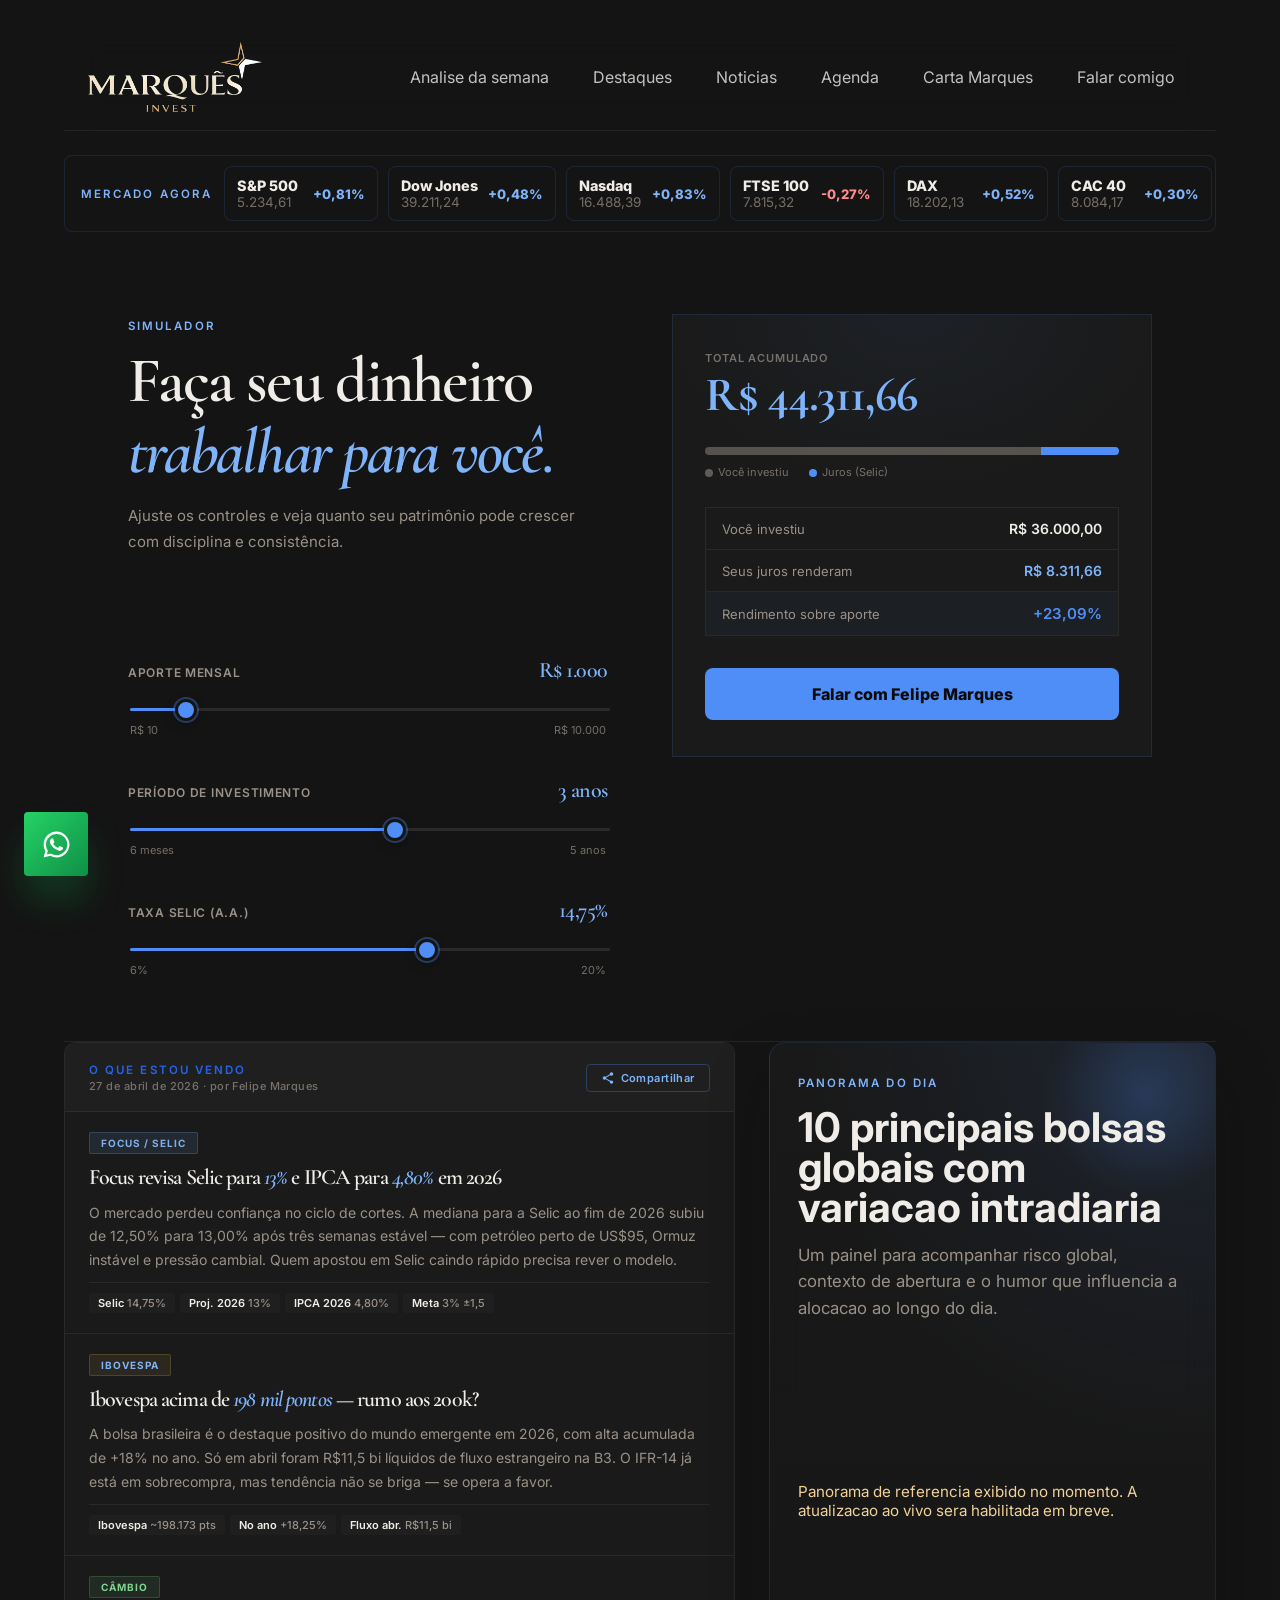
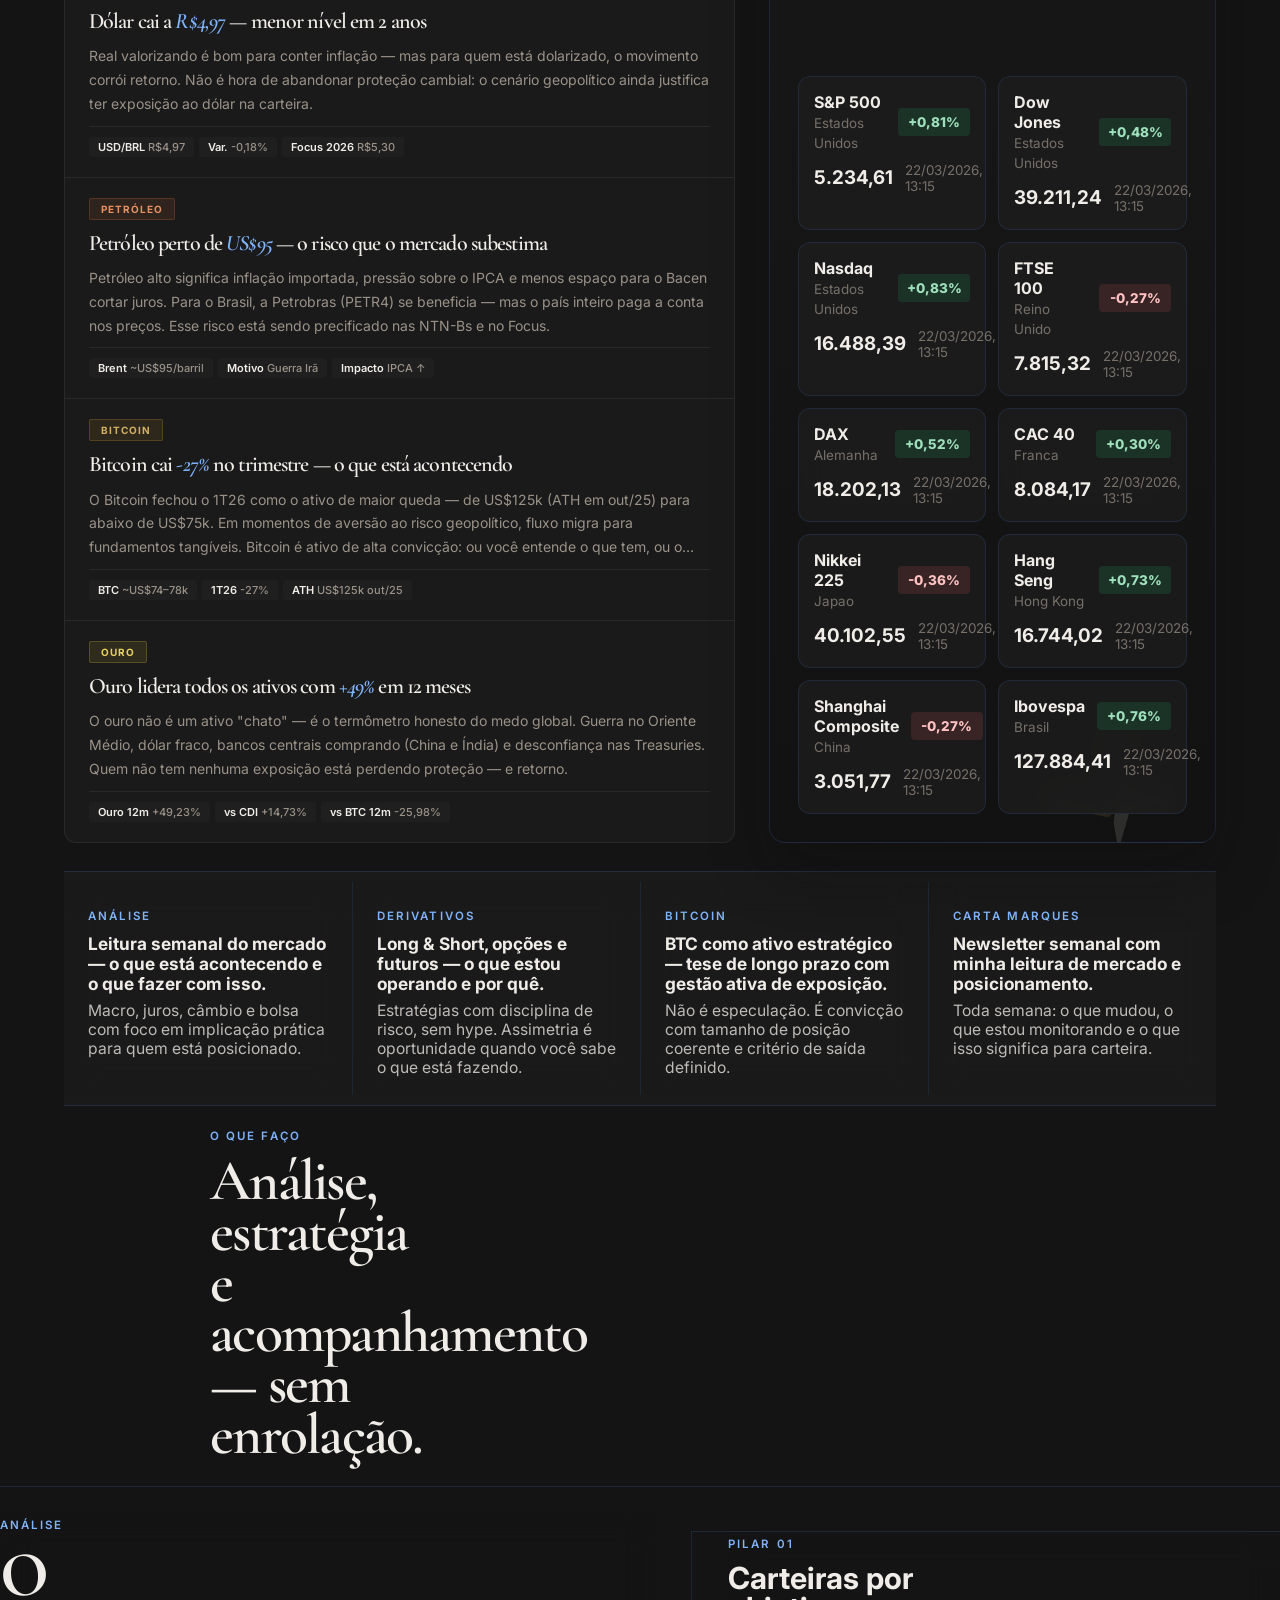
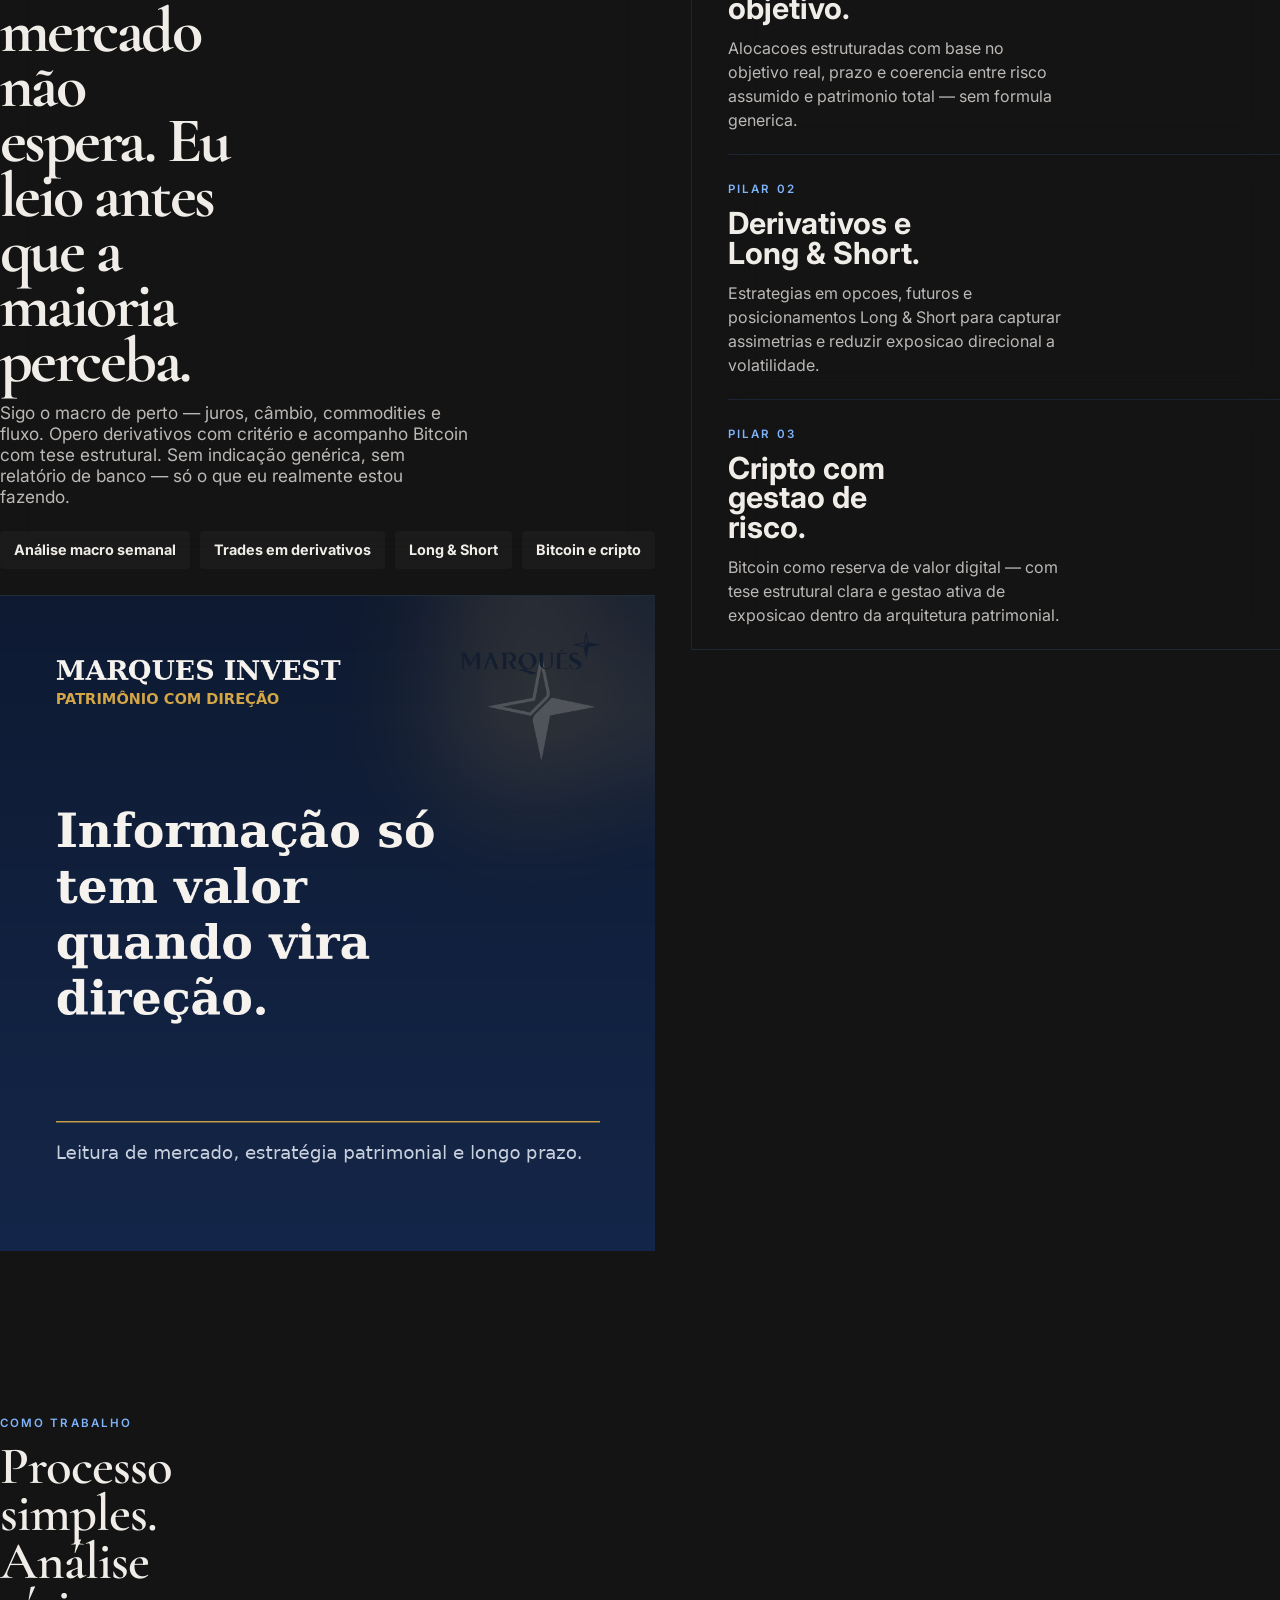
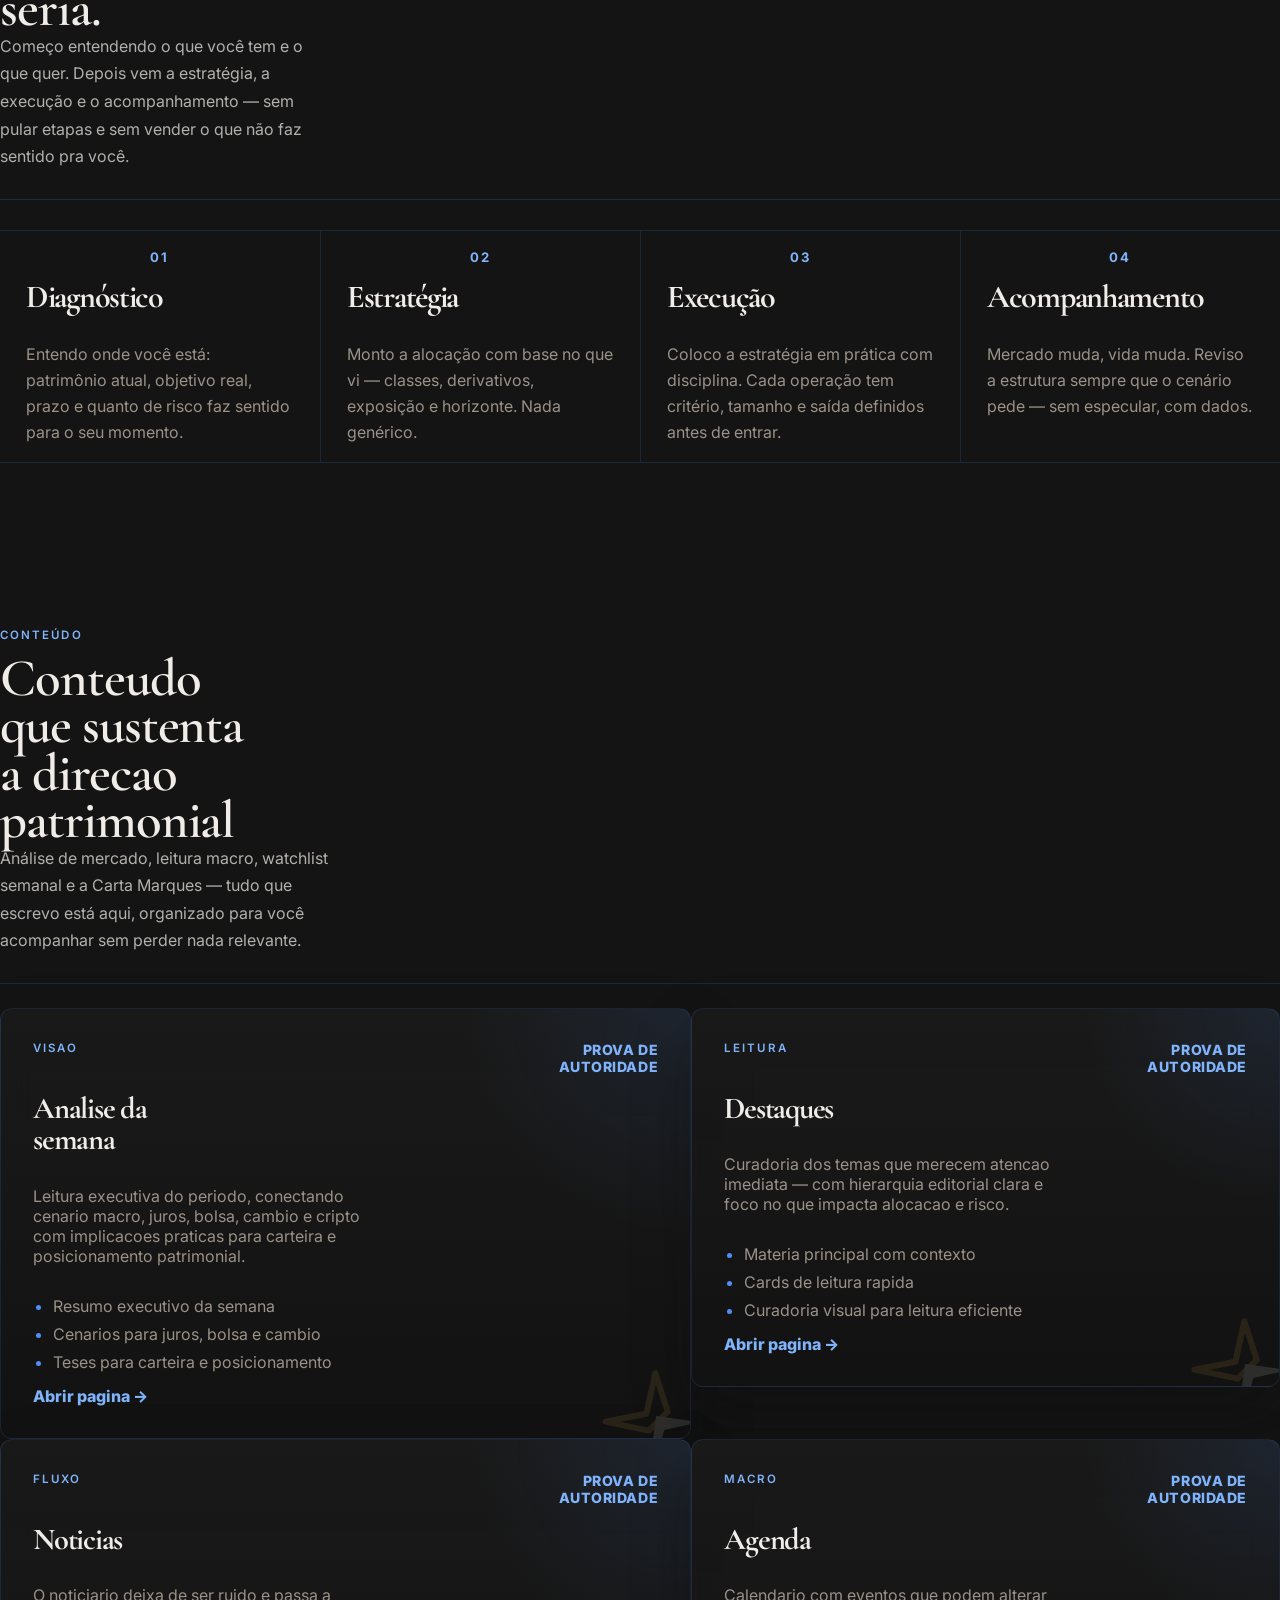
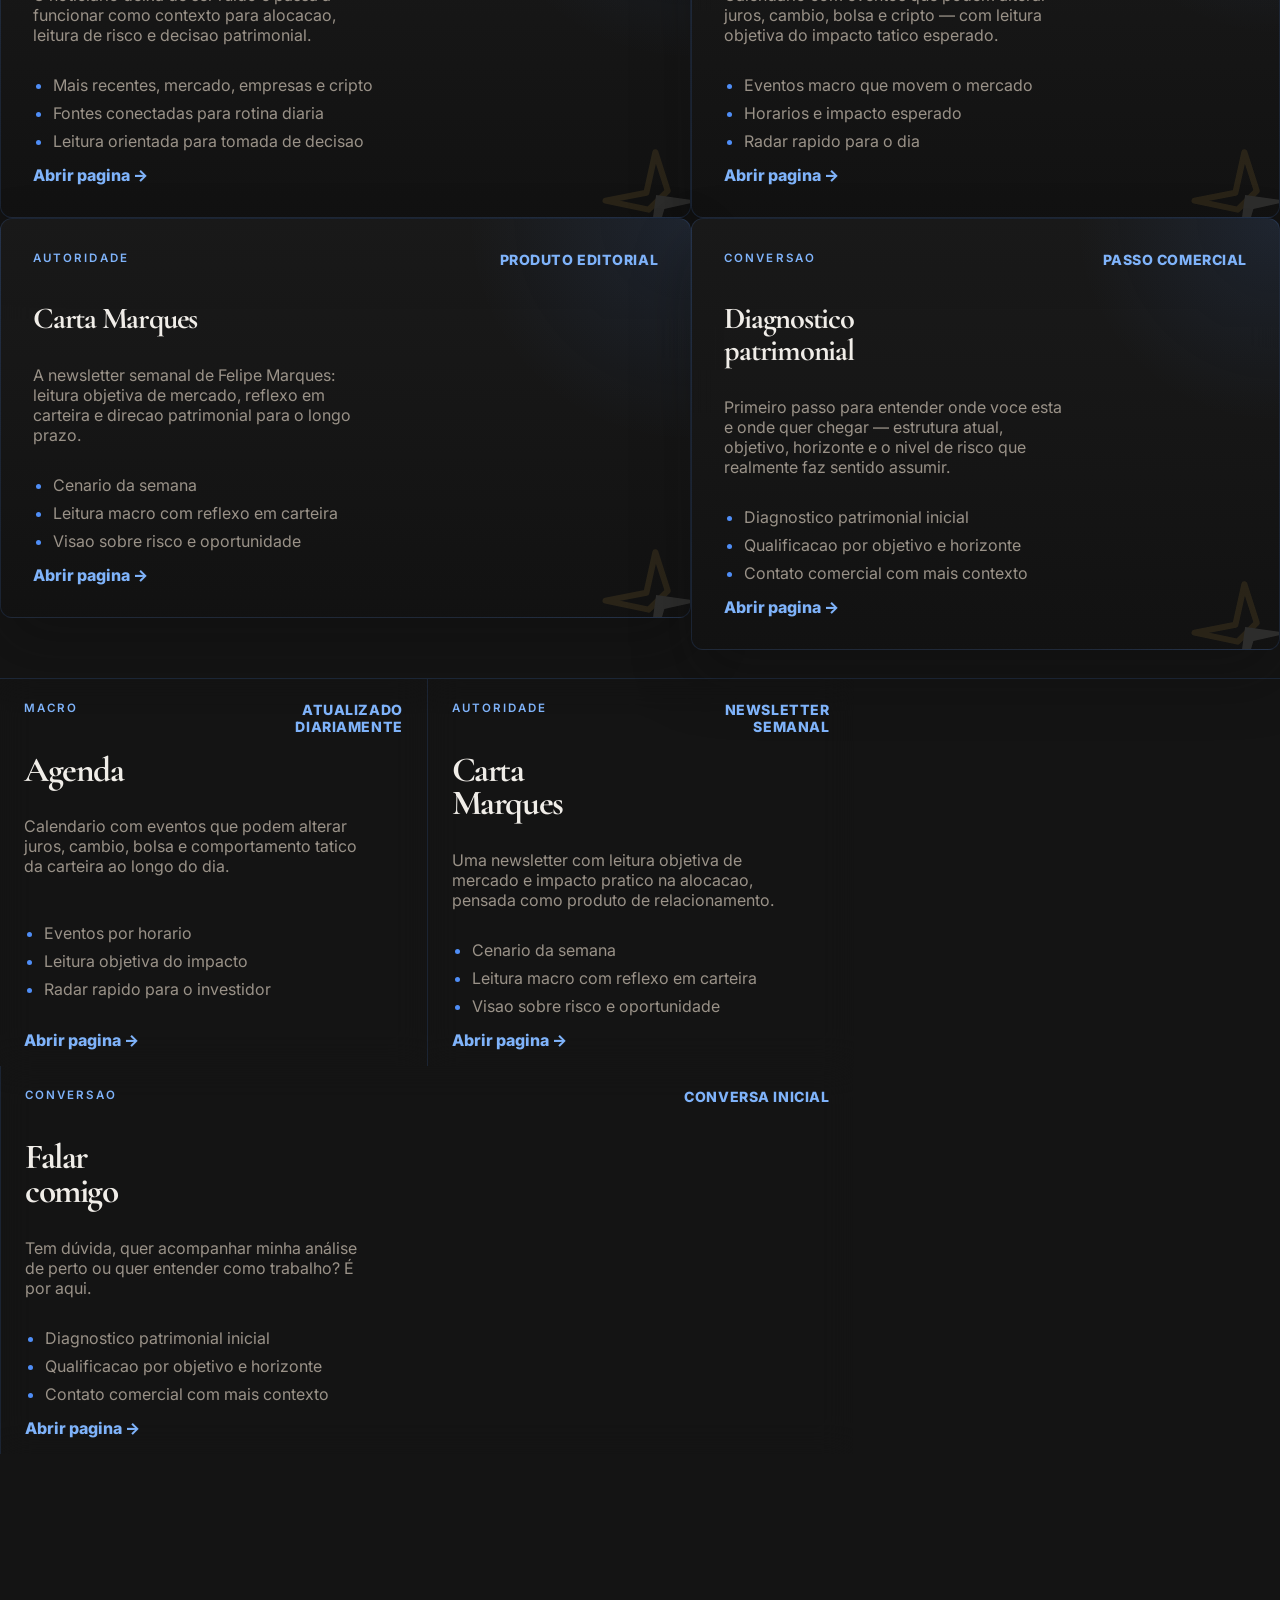
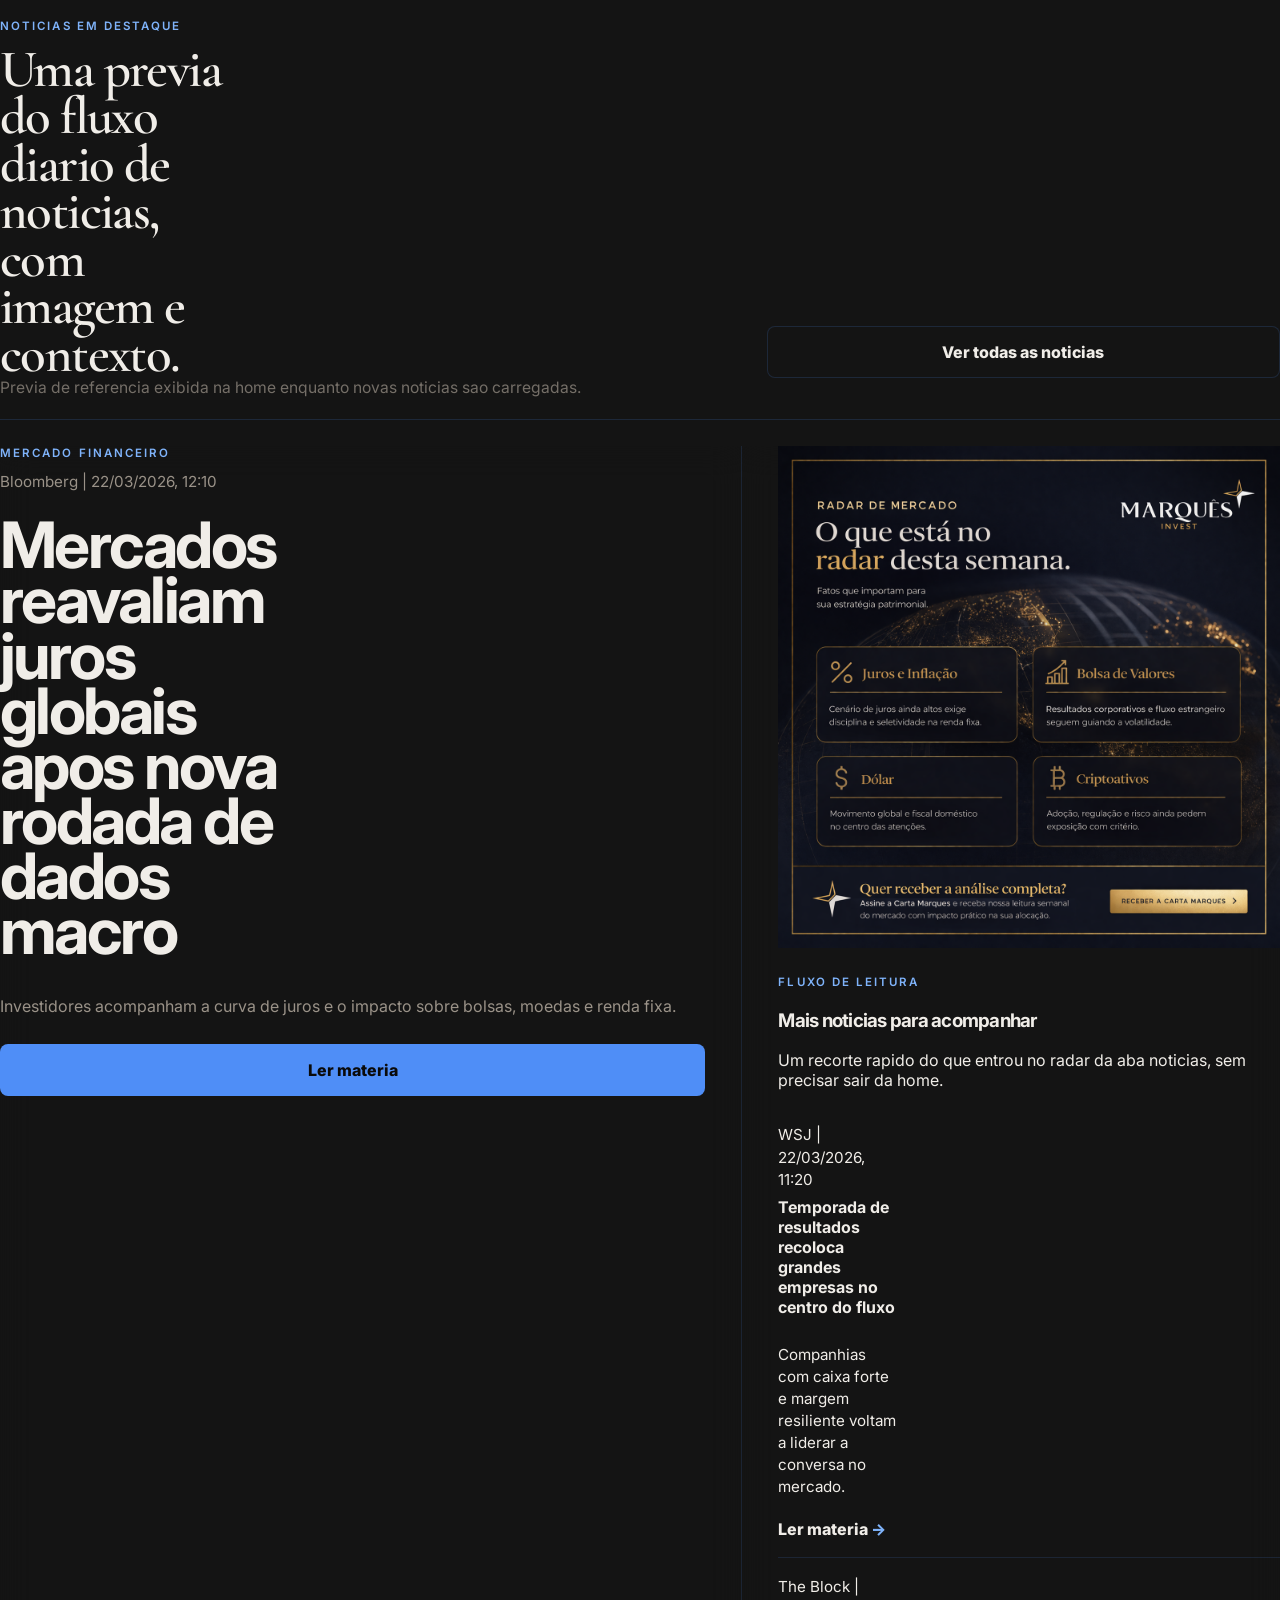
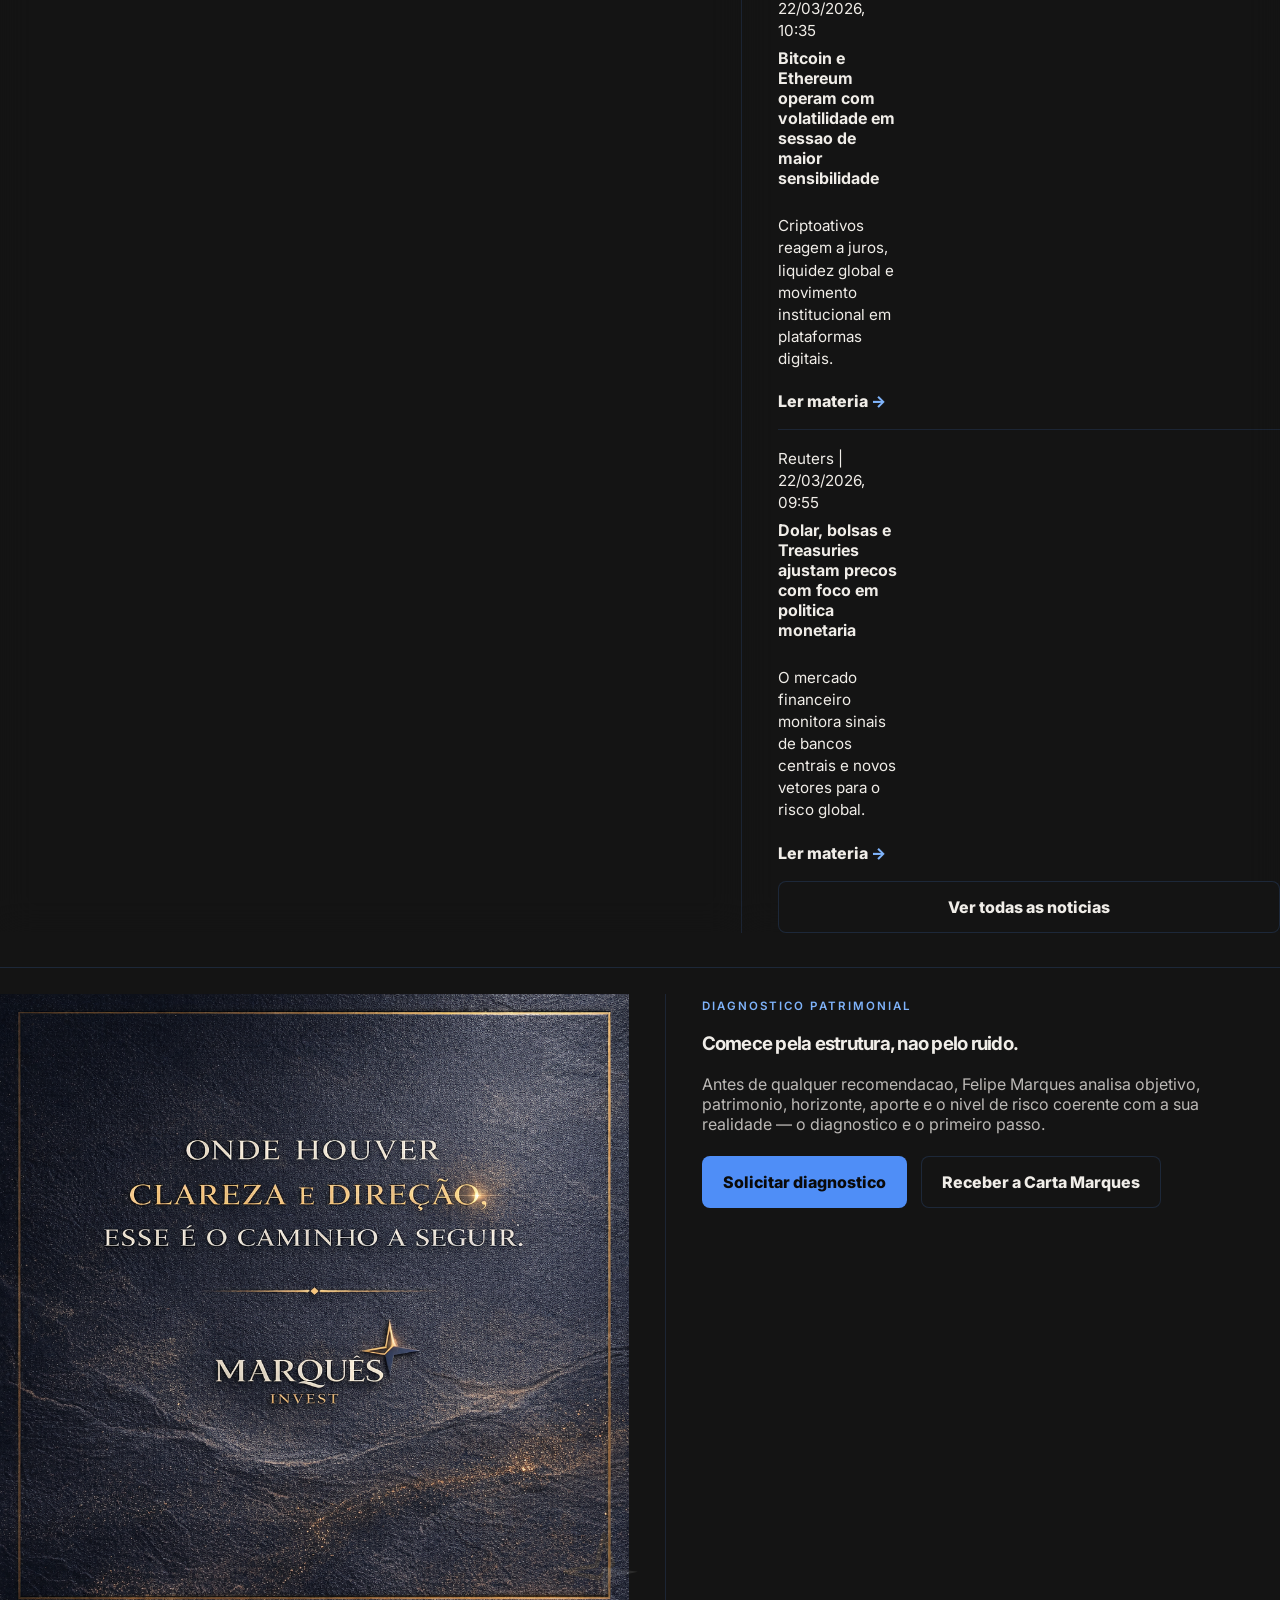
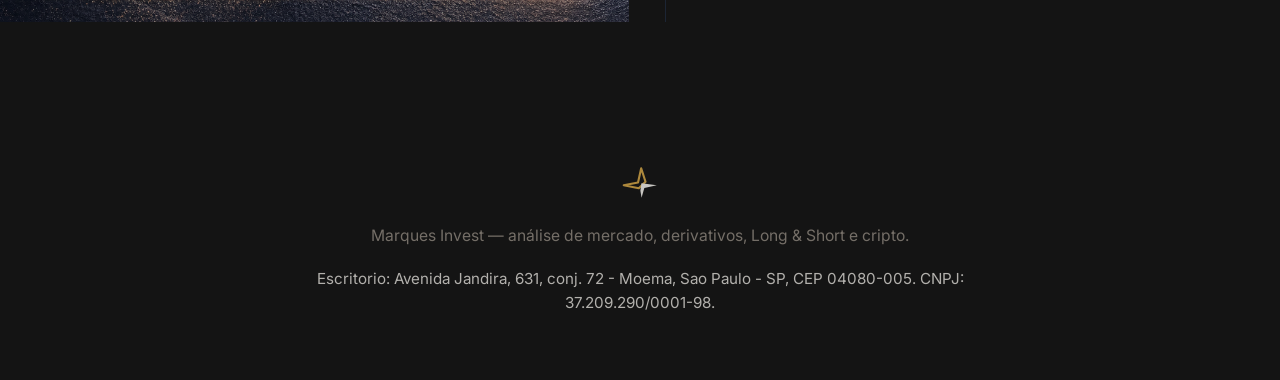
==== commit 2f6366aa: "fix: footer — apenas nome da empresa, sem nome pessoal Co-Authored-By: Claude Sonnet 4.6 <noreply@an" ====
--- a/index.html
+++ b/index.html
@@ -604,7 +604,7 @@
 
       <footer class="footer">
         <p>
-          Marques Invest - inteligencia patrimonial, leitura de mercado e direcao para longo prazo.
+          Marques Invest — análise de mercado, derivativos, Long & Short e cripto.
           <span class="footer-address">Escritorio: Avenida Jandira, 631, conj. 72 - Moema, Sao Paulo - SP, CEP 04080-005. CNPJ: 37.209.290/0001-98.</span>
         </p>
       </footer>
--- a/assets/css/styles.css
+++ b/assets/css/styles.css
@@ -1854,6 +1854,318 @@
 .admin-social-card .button {
   margin-top: 6px;
   width: fit-content;
+}
+
+/* ── Admin Toast ── */
+.admin-toast-container {
+  position: fixed;
+  top: 20px;
+  right: 20px;
+  z-index: 9999;
+  display: flex;
+  flex-direction: column;
+  gap: 10px;
+  pointer-events: none;
+}
+
+.admin-toast {
+  pointer-events: auto;
+  display: flex;
+  align-items: center;
+  gap: 10px;
+  min-width: 300px;
+  max-width: 480px;
+  padding: 14px 18px;
+  border-radius: var(--radius-md);
+  background: var(--bg-elevated);
+  border: 1px solid var(--line);
+  color: var(--text);
+  font-size: 0.88rem;
+  box-shadow: 0 8px 32px rgba(0,0,0,0.3);
+  animation: toast-in 0.3s var(--ease) forwards;
+  transition: opacity 0.3s, transform 0.3s;
+}
+
+.admin-toast.is-leaving {
+  animation: toast-out 0.3s var(--ease) forwards;
+}
+
+.admin-toast-icon {
+  flex-shrink: 0;
+  font-size: 1.1rem;
+}
+
+.admin-toast.is-success { border-left: 3px solid #4ade80; }
+.admin-toast.is-error { border-left: 3px solid #f87171; }
+.admin-toast.is-loading { border-left: 3px solid var(--accent); }
+
+.admin-toast.is-success .admin-toast-icon { color: #4ade80; }
+.admin-toast.is-error .admin-toast-icon { color: #f87171; }
+.admin-toast.is-loading .admin-toast-icon { color: var(--accent); animation: spin 1s linear infinite; }
+
+.admin-toast-close {
+  margin-left: auto;
+  background: none;
+  border: none;
+  color: var(--text-soft);
+  cursor: pointer;
+  font-size: 1.1rem;
+  padding: 0 0 0 8px;
+}
+
+@keyframes toast-in {
+  from { opacity: 0; transform: translateX(40px); }
+  to { opacity: 1; transform: translateX(0); }
+}
+
+@keyframes toast-out {
+  from { opacity: 1; transform: translateX(0); }
+  to { opacity: 0; transform: translateX(40px); }
+}
+
+@keyframes spin {
+  from { transform: rotate(0deg); }
+  to { transform: rotate(360deg); }
+}
+
+/* ── Admin Loading Button ── */
+.button.is-loading {
+  position: relative;
+  color: transparent !important;
+  pointer-events: none;
+}
+
+.button.is-loading::after {
+  content: "";
+  position: absolute;
+  top: 50%;
+  left: 50%;
+  width: 16px;
+  height: 16px;
+  margin: -8px 0 0 -8px;
+  border: 2px solid rgba(255,255,255,0.3);
+  border-top-color: #fff;
+  border-radius: 50%;
+  animation: spin 0.6s linear infinite;
+}
+
+.button:disabled {
+  opacity: 0.5;
+  cursor: not-allowed;
+}
+
+/* ── Admin Tab Badge ── */
+.filter-button .tab-count {
+  display: inline-flex;
+  align-items: center;
+  justify-content: center;
+  min-width: 20px;
+  height: 20px;
+  margin-left: 6px;
+  padding: 0 6px;
+  border-radius: 10px;
+  background: rgba(201, 168, 76, 0.15);
+  color: var(--accent);
+  font-size: 0.7rem;
+  font-weight: 700;
+}
+
+/* ── Admin Search ── */
+.admin-search {
+  display: flex;
+  align-items: center;
+  gap: 8px;
+  margin-bottom: 16px;
+  padding: 10px 14px;
+  border: 1px solid var(--line);
+  border-radius: var(--radius-md);
+  background: var(--bg-soft);
+}
+
+.admin-search input {
+  flex: 1;
+  background: none;
+  border: none;
+  color: var(--text);
+  font-size: 0.88rem;
+  outline: none;
+}
+
+.admin-search input::placeholder {
+  color: var(--text-soft);
+}
+
+.admin-search-icon {
+  color: var(--text-soft);
+  font-size: 0.9rem;
+}
+
+.admin-search-count {
+  color: var(--text-soft);
+  font-size: 0.78rem;
+  white-space: nowrap;
+}
+
+/* ── Admin Delete Modal ── */
+.admin-modal-overlay {
+  position: fixed;
+  inset: 0;
+  z-index: 9998;
+  display: flex;
+  align-items: center;
+  justify-content: center;
+  background: rgba(0,0,0,0.6);
+  backdrop-filter: blur(4px);
+  animation: fade-in 0.2s ease;
+}
+
+.admin-modal {
+  background: var(--bg-elevated);
+  border: 1px solid var(--line);
+  border-radius: var(--radius-lg);
+  padding: 28px;
+  max-width: 440px;
+  width: 90%;
+  box-shadow: 0 16px 48px rgba(0,0,0,0.4);
+}
+
+.admin-modal h4 {
+  margin: 0 0 8px;
+  font-size: 1.1rem;
+  color: var(--text);
+}
+
+.admin-modal p {
+  margin: 0 0 20px;
+  color: var(--text-soft);
+  font-size: 0.88rem;
+  line-height: 1.5;
+}
+
+.admin-modal-actions {
+  display: flex;
+  gap: 10px;
+  justify-content: flex-end;
+}
+
+.button-danger {
+  background: #dc2626;
+  color: #fff;
+  border: none;
+  padding: 10px 20px;
+  border-radius: var(--radius-md);
+  font-weight: 600;
+  cursor: pointer;
+  transition: background 0.2s;
+}
+
+.button-danger:hover {
+  background: #b91c1c;
+}
+
+@keyframes fade-in {
+  from { opacity: 0; }
+  to { opacity: 1; }
+}
+
+/* ── Admin Form Validation ── */
+.field input:invalid:not(:placeholder-shown):not(:focus),
+.field textarea:invalid:not(:placeholder-shown):not(:focus),
+.field select:invalid:not(:focus) {
+  border-color: #f87171;
+}
+
+.admin-form-dirty .field input:invalid,
+.admin-form-dirty .field textarea:invalid,
+.admin-form-dirty .field select:invalid {
+  border-color: #f87171;
+  box-shadow: 0 0 0 3px rgba(248, 113, 113, 0.15);
+}
+
+/* ── Admin Unsaved Badge ── */
+.admin-unsaved-badge {
+  display: inline-block;
+  padding: 4px 10px;
+  border-radius: var(--radius-sm);
+  background: rgba(251, 191, 36, 0.15);
+  color: #fbbf24;
+  font-size: 0.72rem;
+  font-weight: 600;
+  letter-spacing: 0.05em;
+  text-transform: uppercase;
+  animation: pulse-glow 2s ease-in-out infinite;
+}
+
+@keyframes pulse-glow {
+  0%, 100% { opacity: 1; }
+  50% { opacity: 0.6; }
+}
+
+/* ── Admin New Button in List ── */
+.admin-list-header {
+  display: flex;
+  align-items: center;
+  justify-content: space-between;
+  gap: 12px;
+  margin-bottom: 12px;
+}
+
+.admin-list-header h3 { margin: 0; }
+
+/* ── Admin Mobile ── */
+@media (max-width: 768px) {
+  .admin-layout {
+    grid-template-columns: 1fr !important;
+  }
+
+  .admin-sidebar {
+    min-width: 0 !important;
+    max-width: none !important;
+  }
+
+  .admin-metrics {
+    grid-template-columns: repeat(2, 1fr) !important;
+  }
+
+  .admin-toolbar {
+    flex-direction: column;
+    align-items: flex-start !important;
+    gap: 12px;
+  }
+
+  .admin-actions {
+    width: 100%;
+    flex-wrap: wrap;
+  }
+
+  .admin-social-grid {
+    grid-template-columns: 1fr !important;
+  }
+
+  .form-grid {
+    grid-template-columns: 1fr !important;
+  }
+
+  .filters {
+    flex-wrap: wrap;
+    gap: 6px;
+  }
+
+  .admin-modal {
+    width: 95%;
+    padding: 20px;
+  }
+
+  .admin-toast-container {
+    top: 10px;
+    right: 10px;
+    left: 10px;
+  }
+
+  .admin-toast {
+    min-width: unset;
+    max-width: 100%;
+  }
 }
 
 .hero-strip,
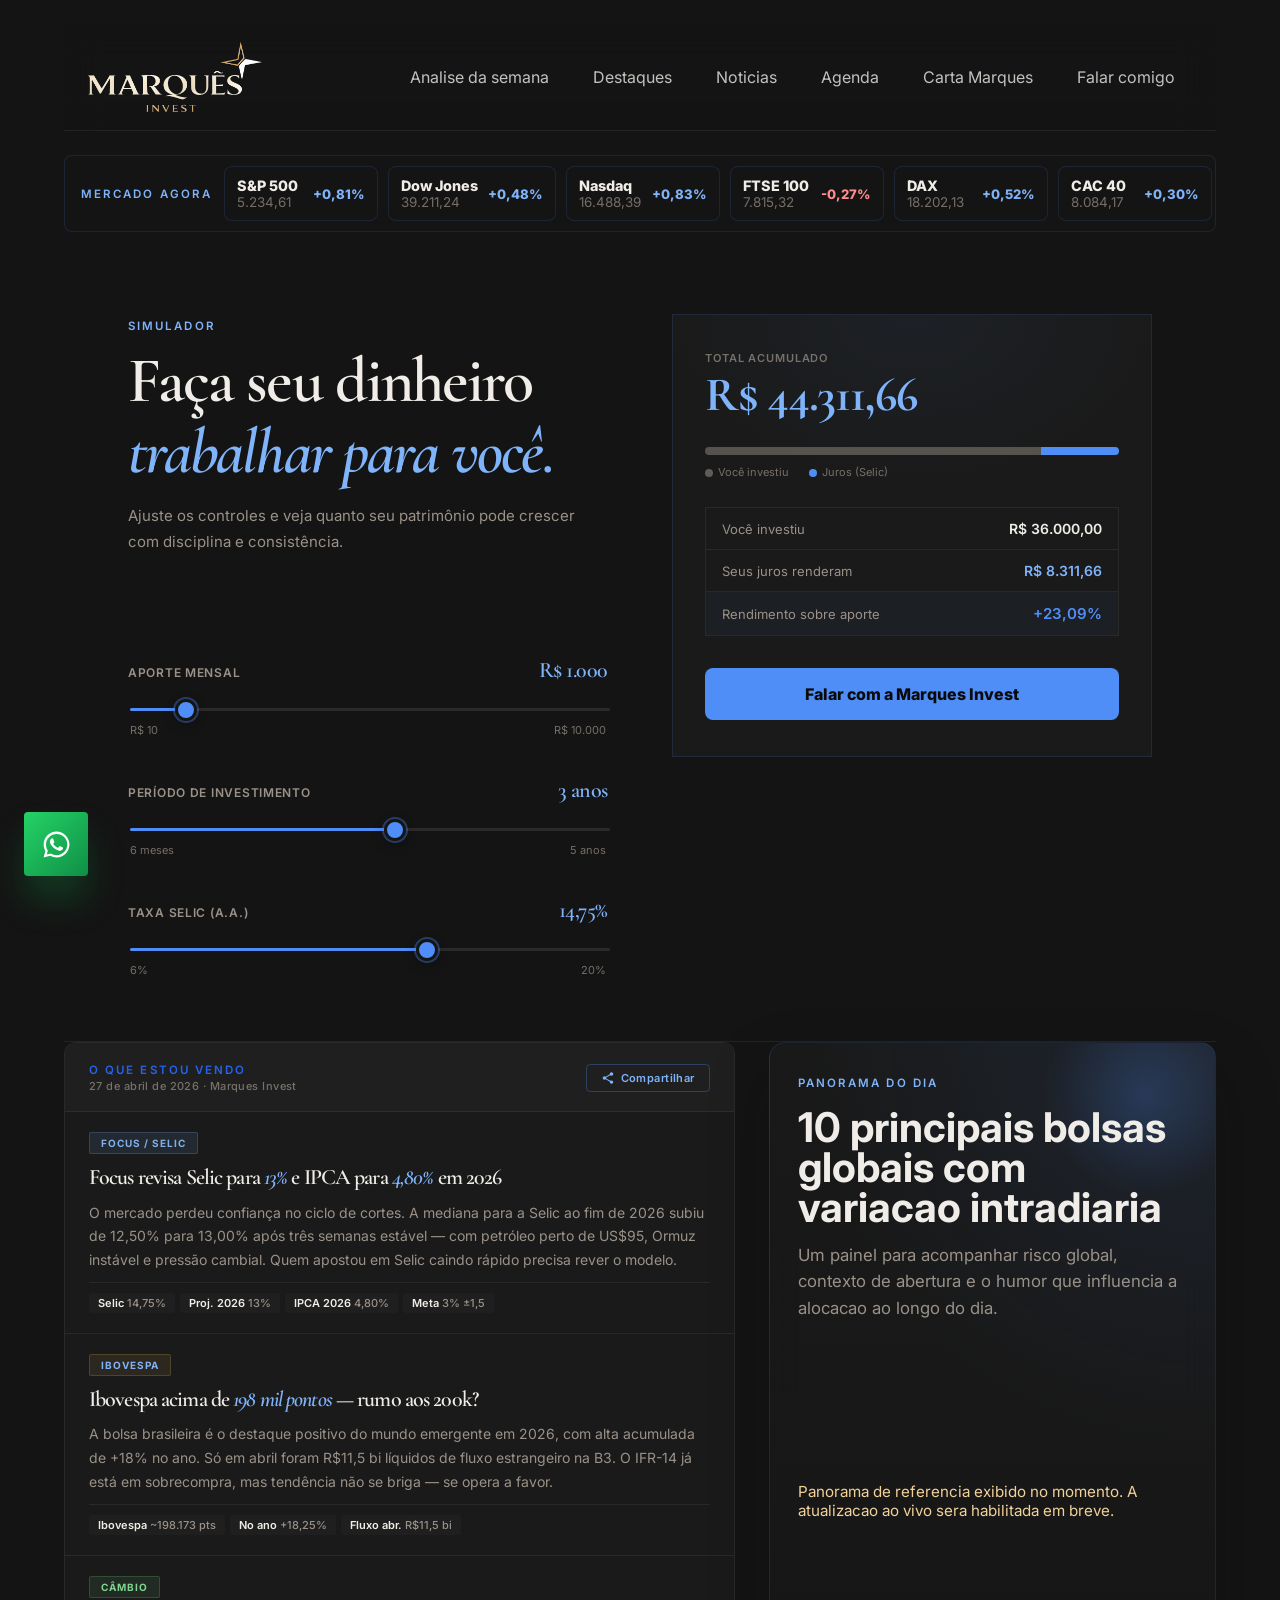
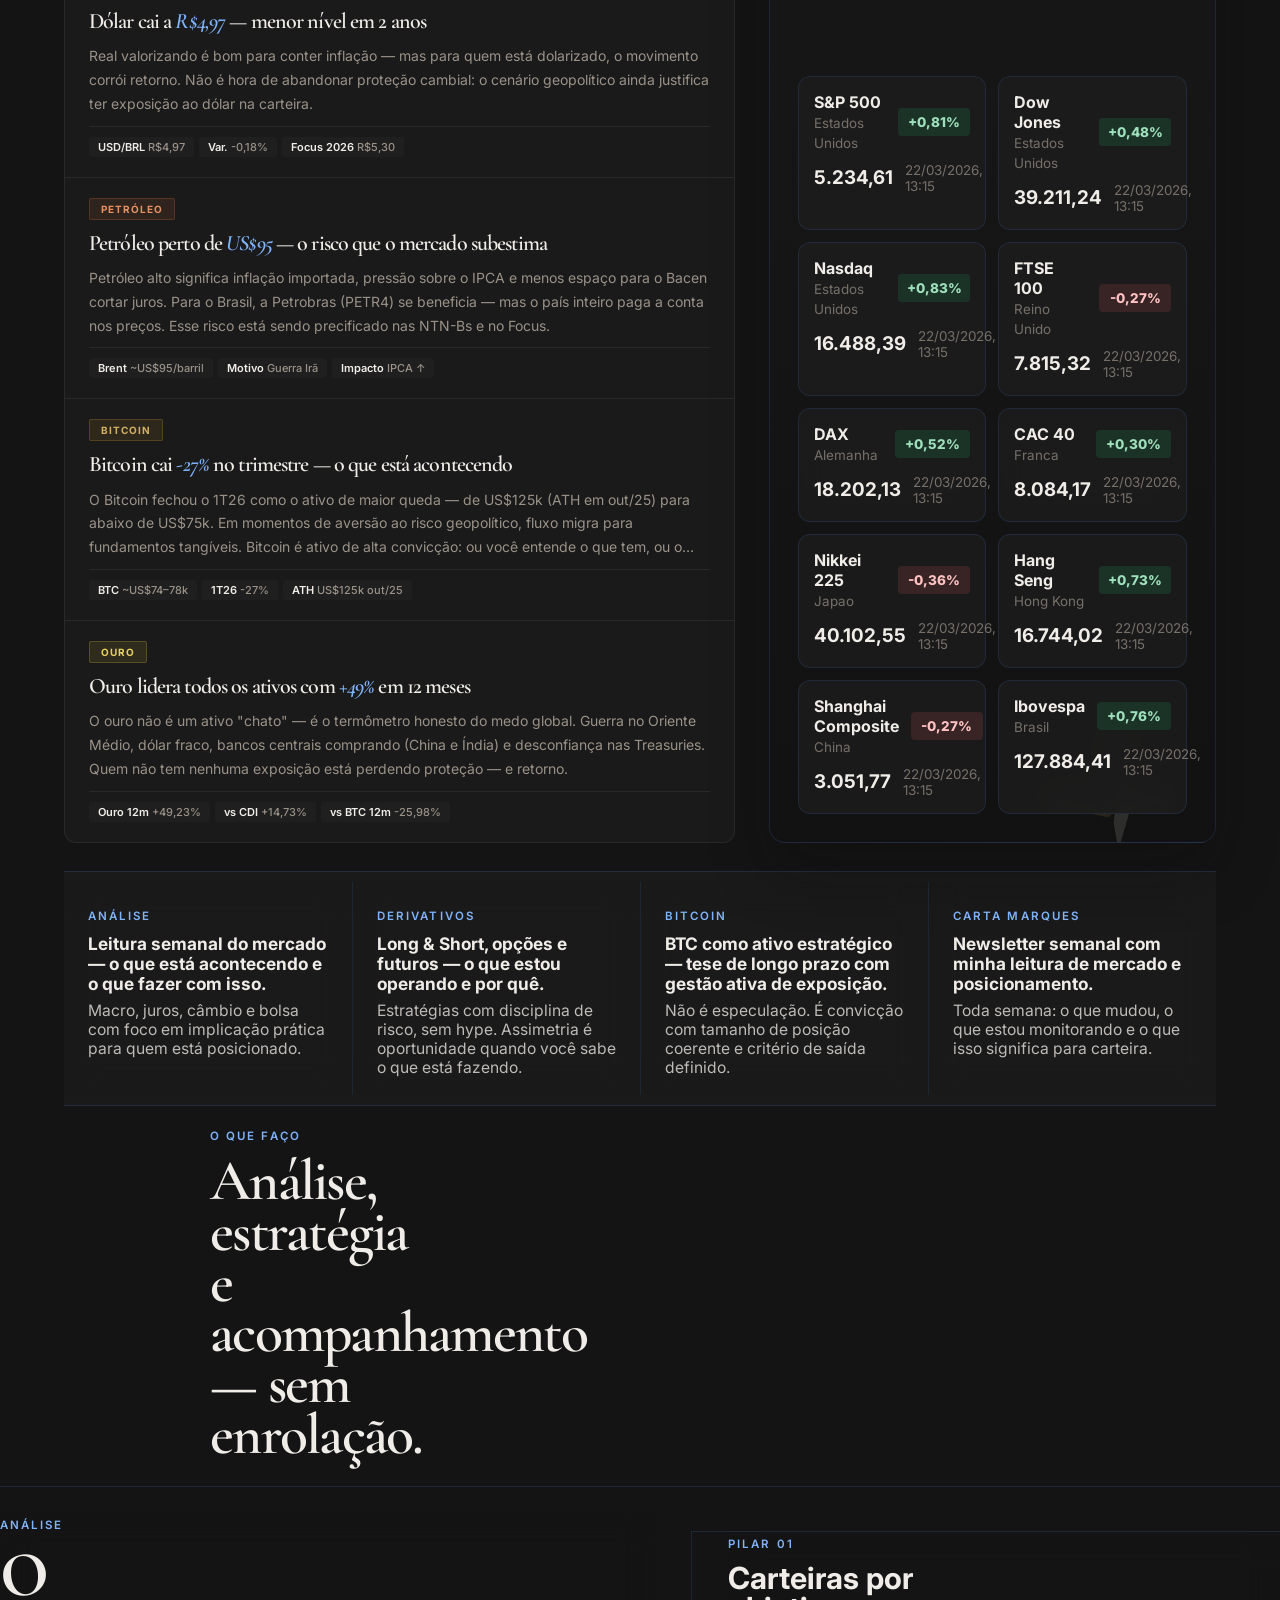
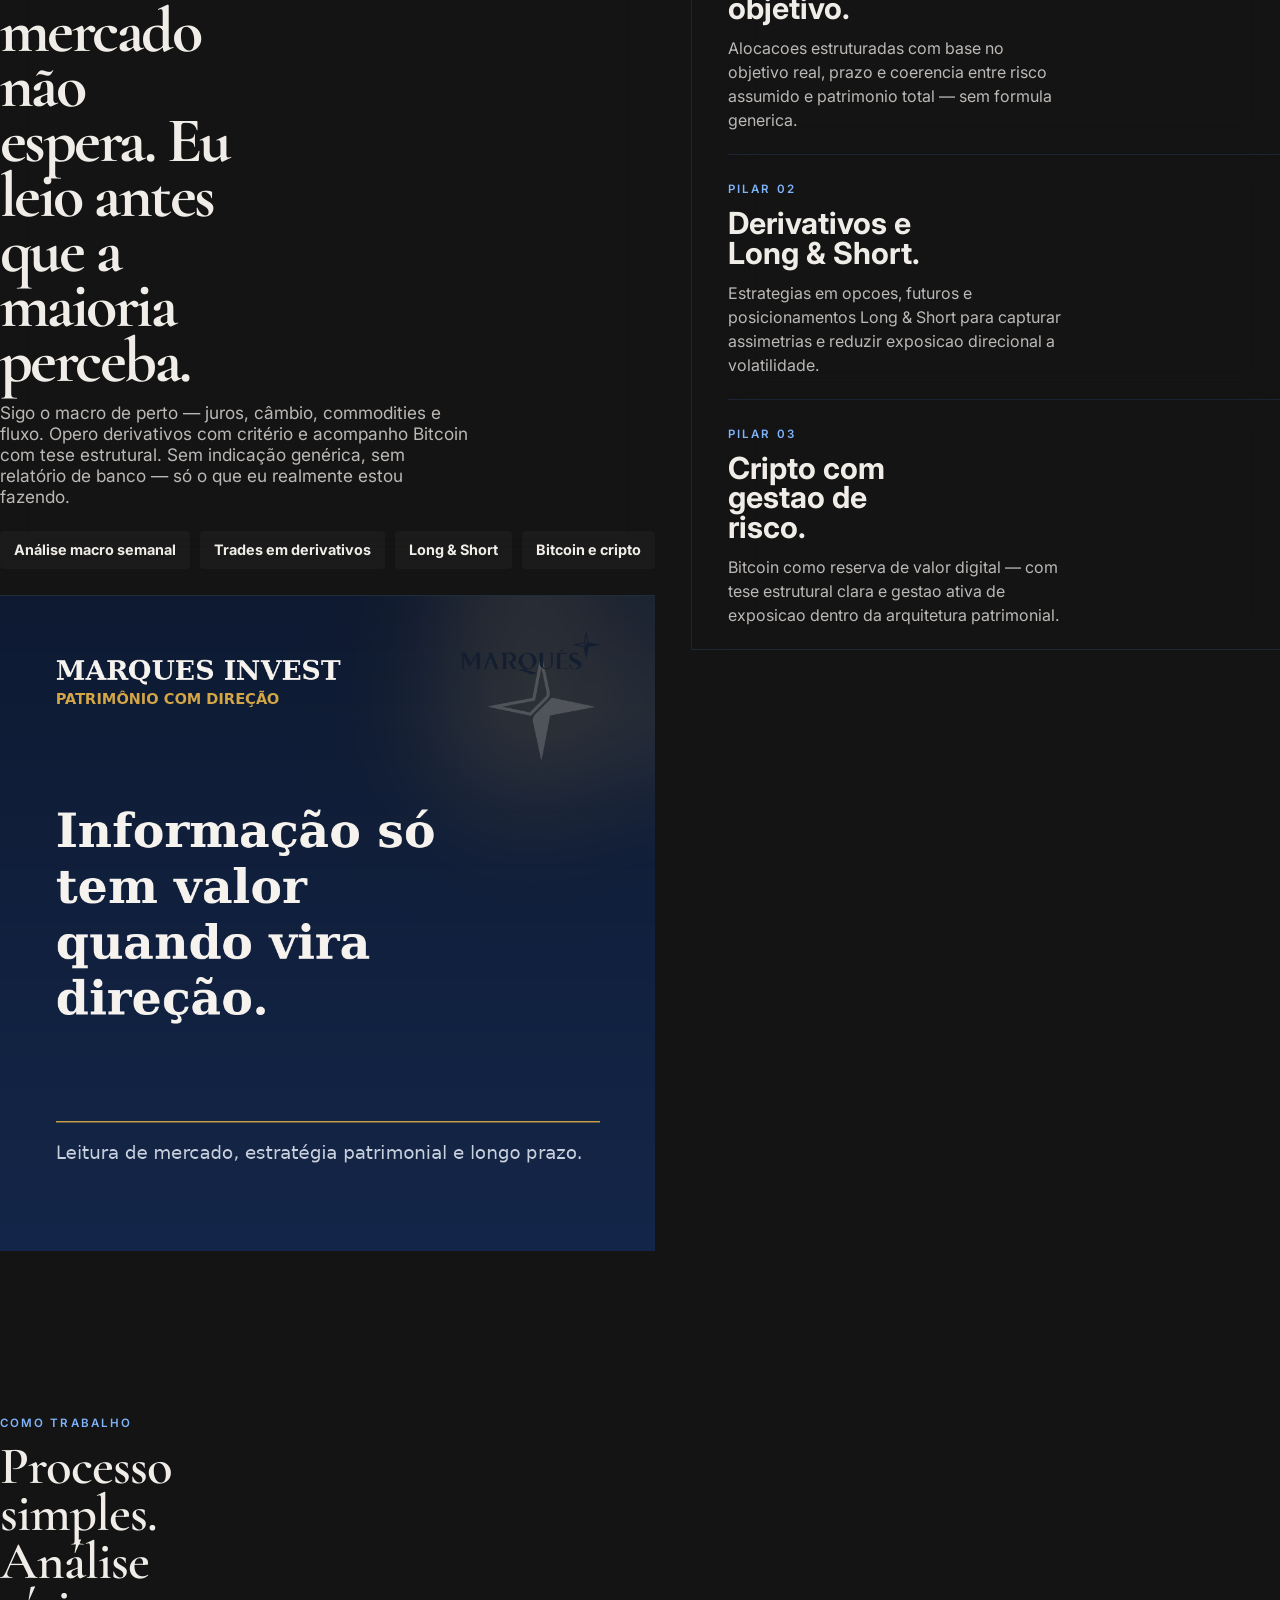
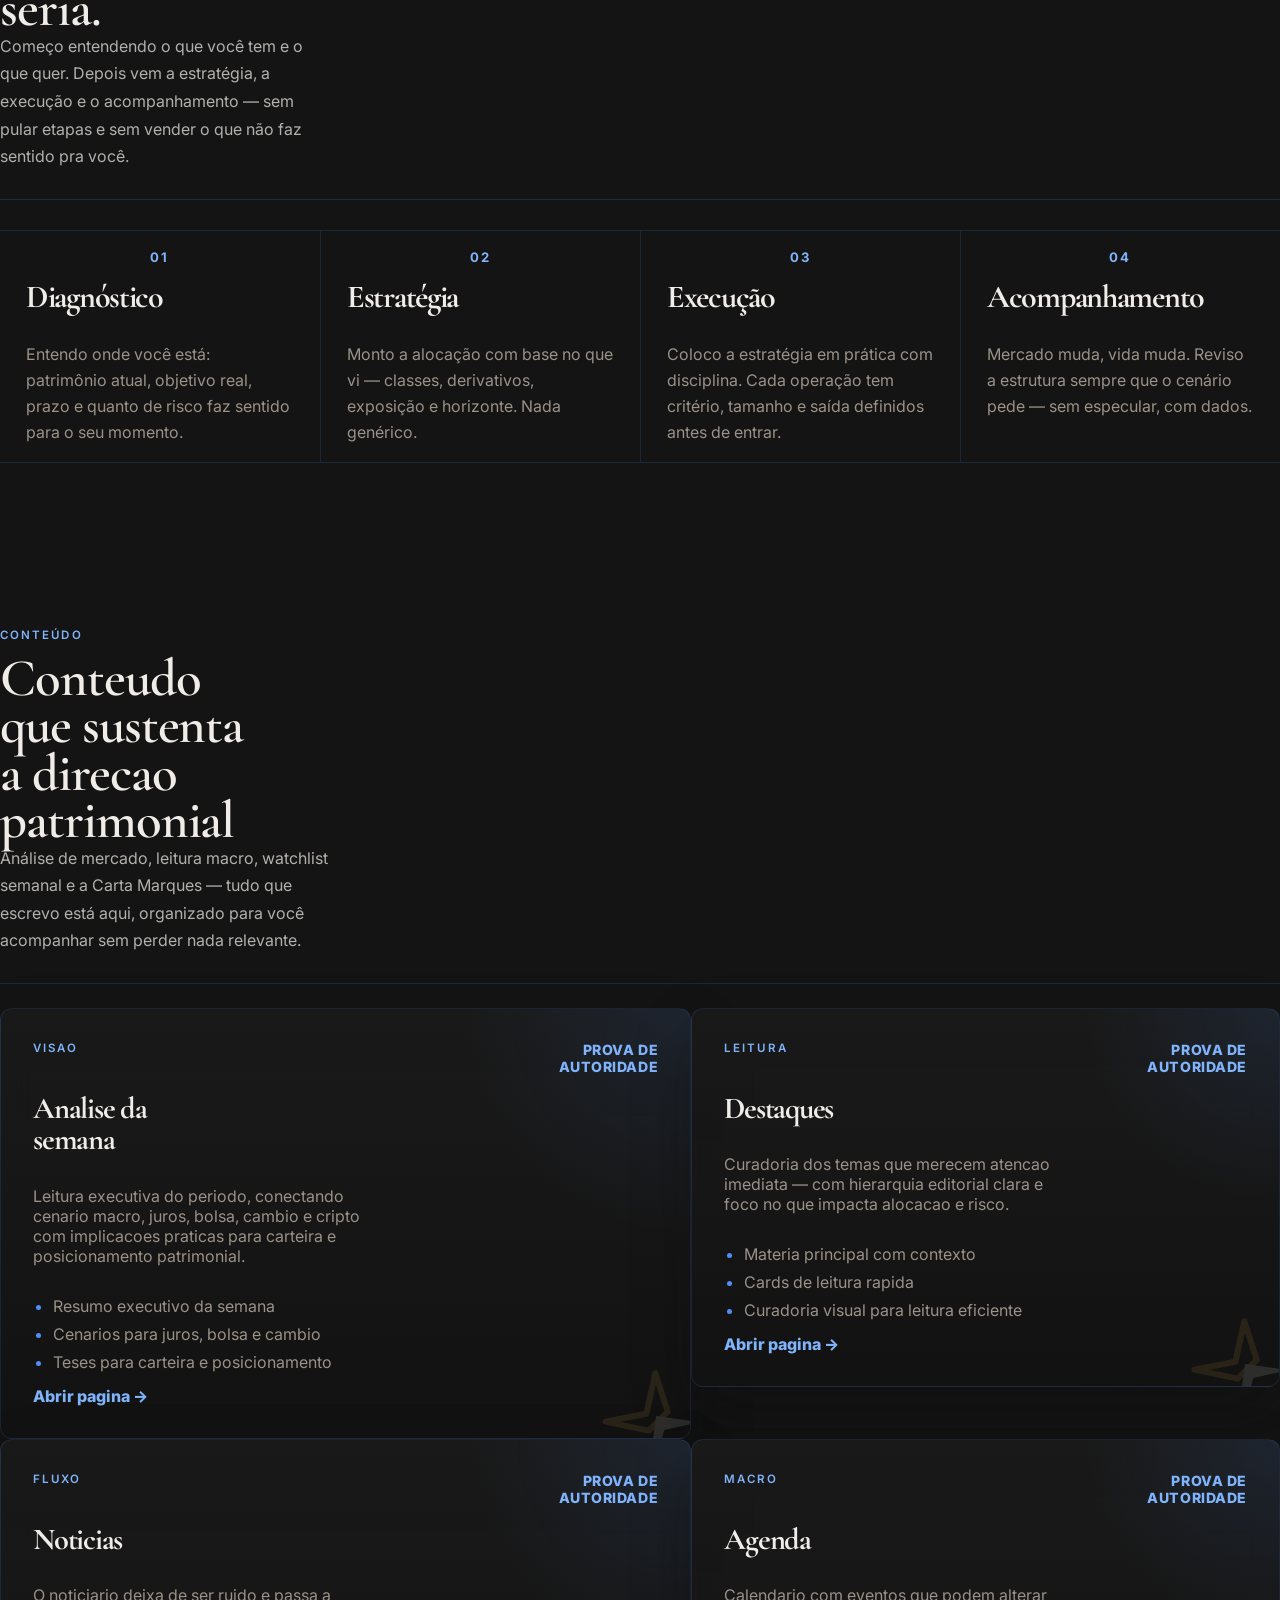
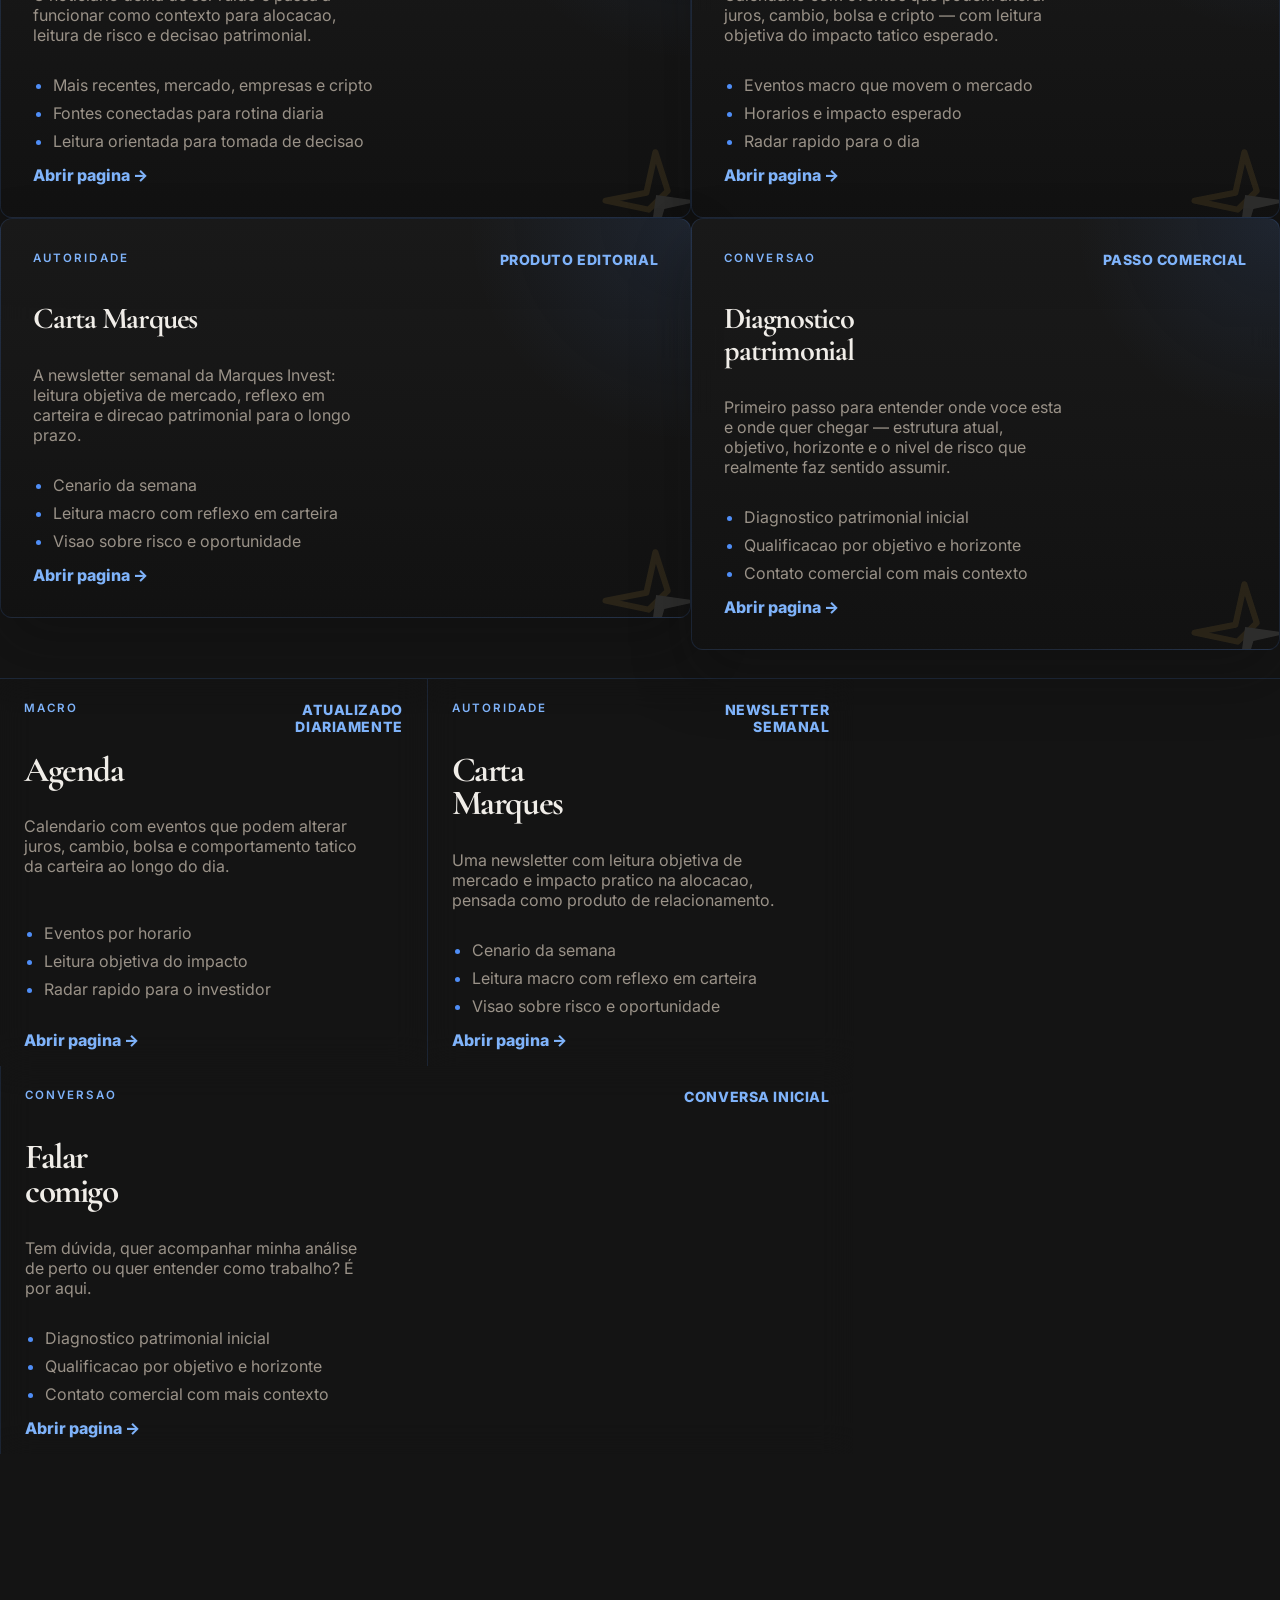
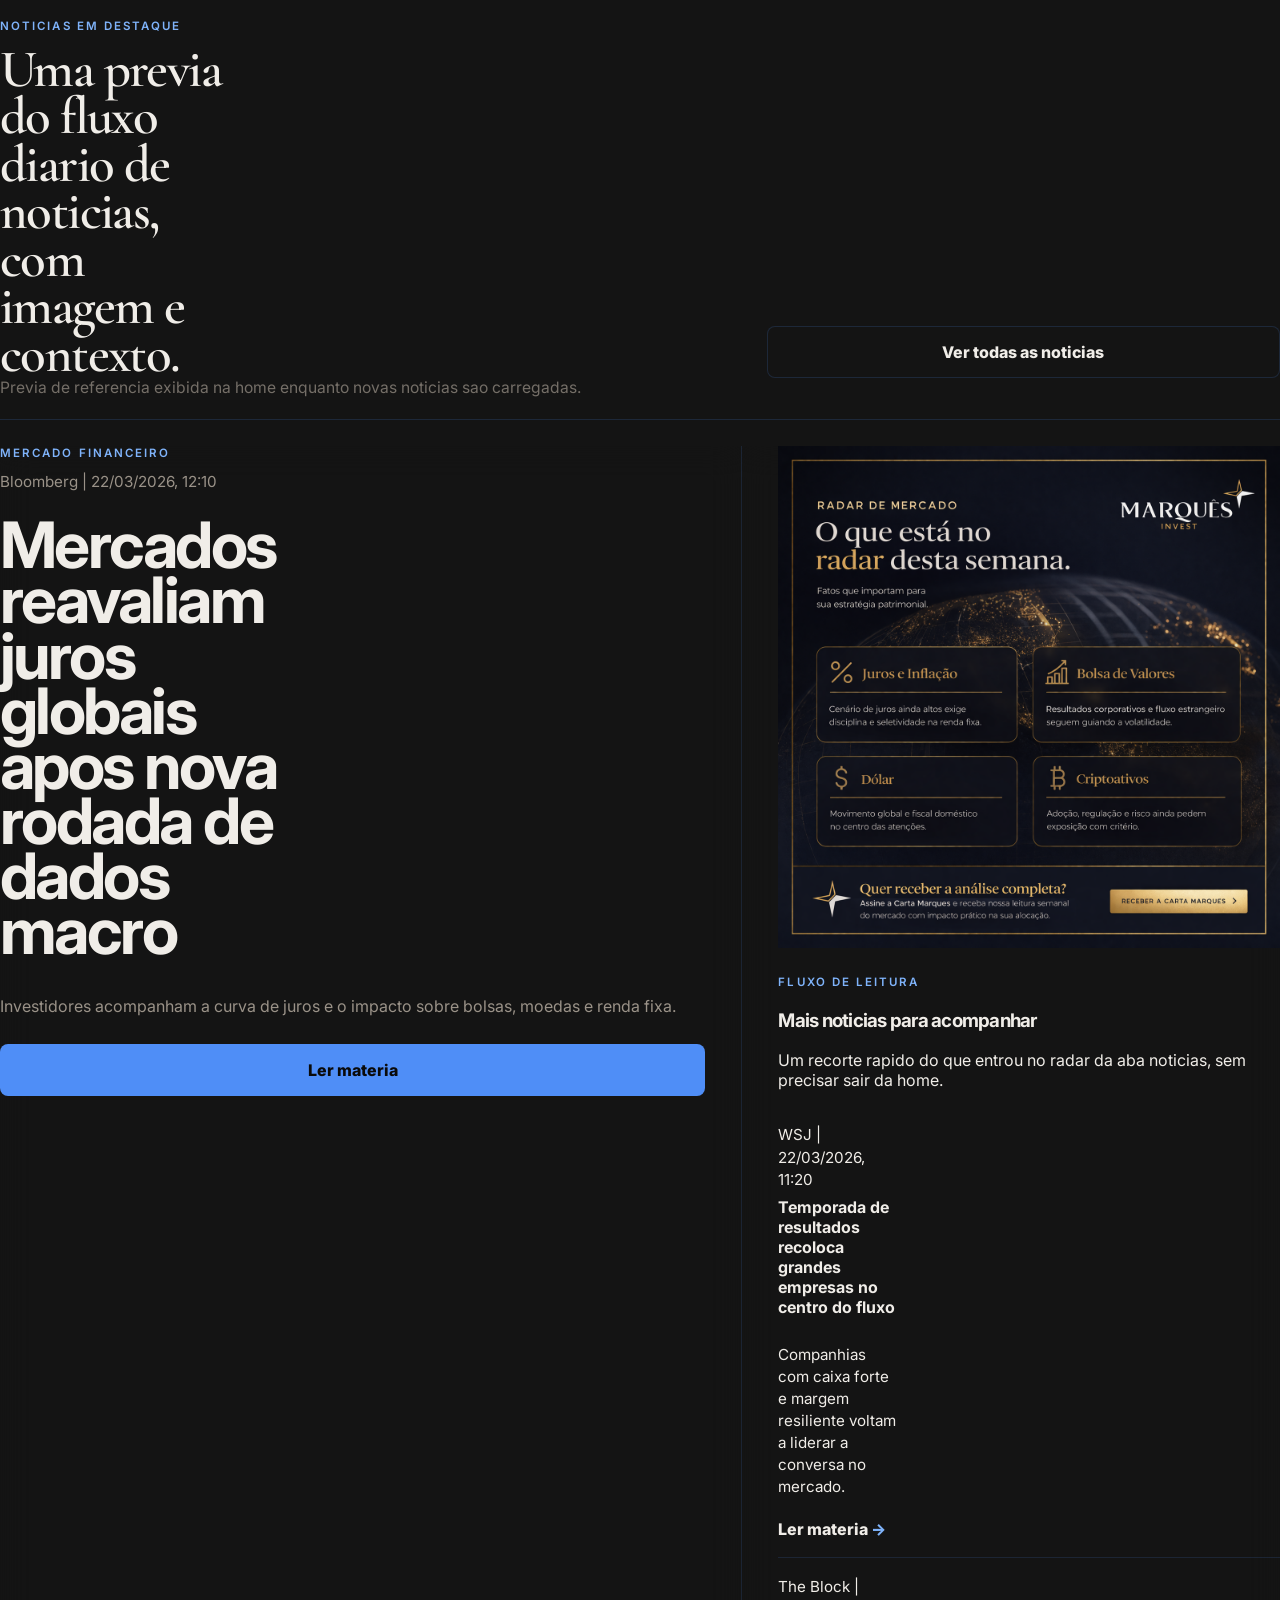
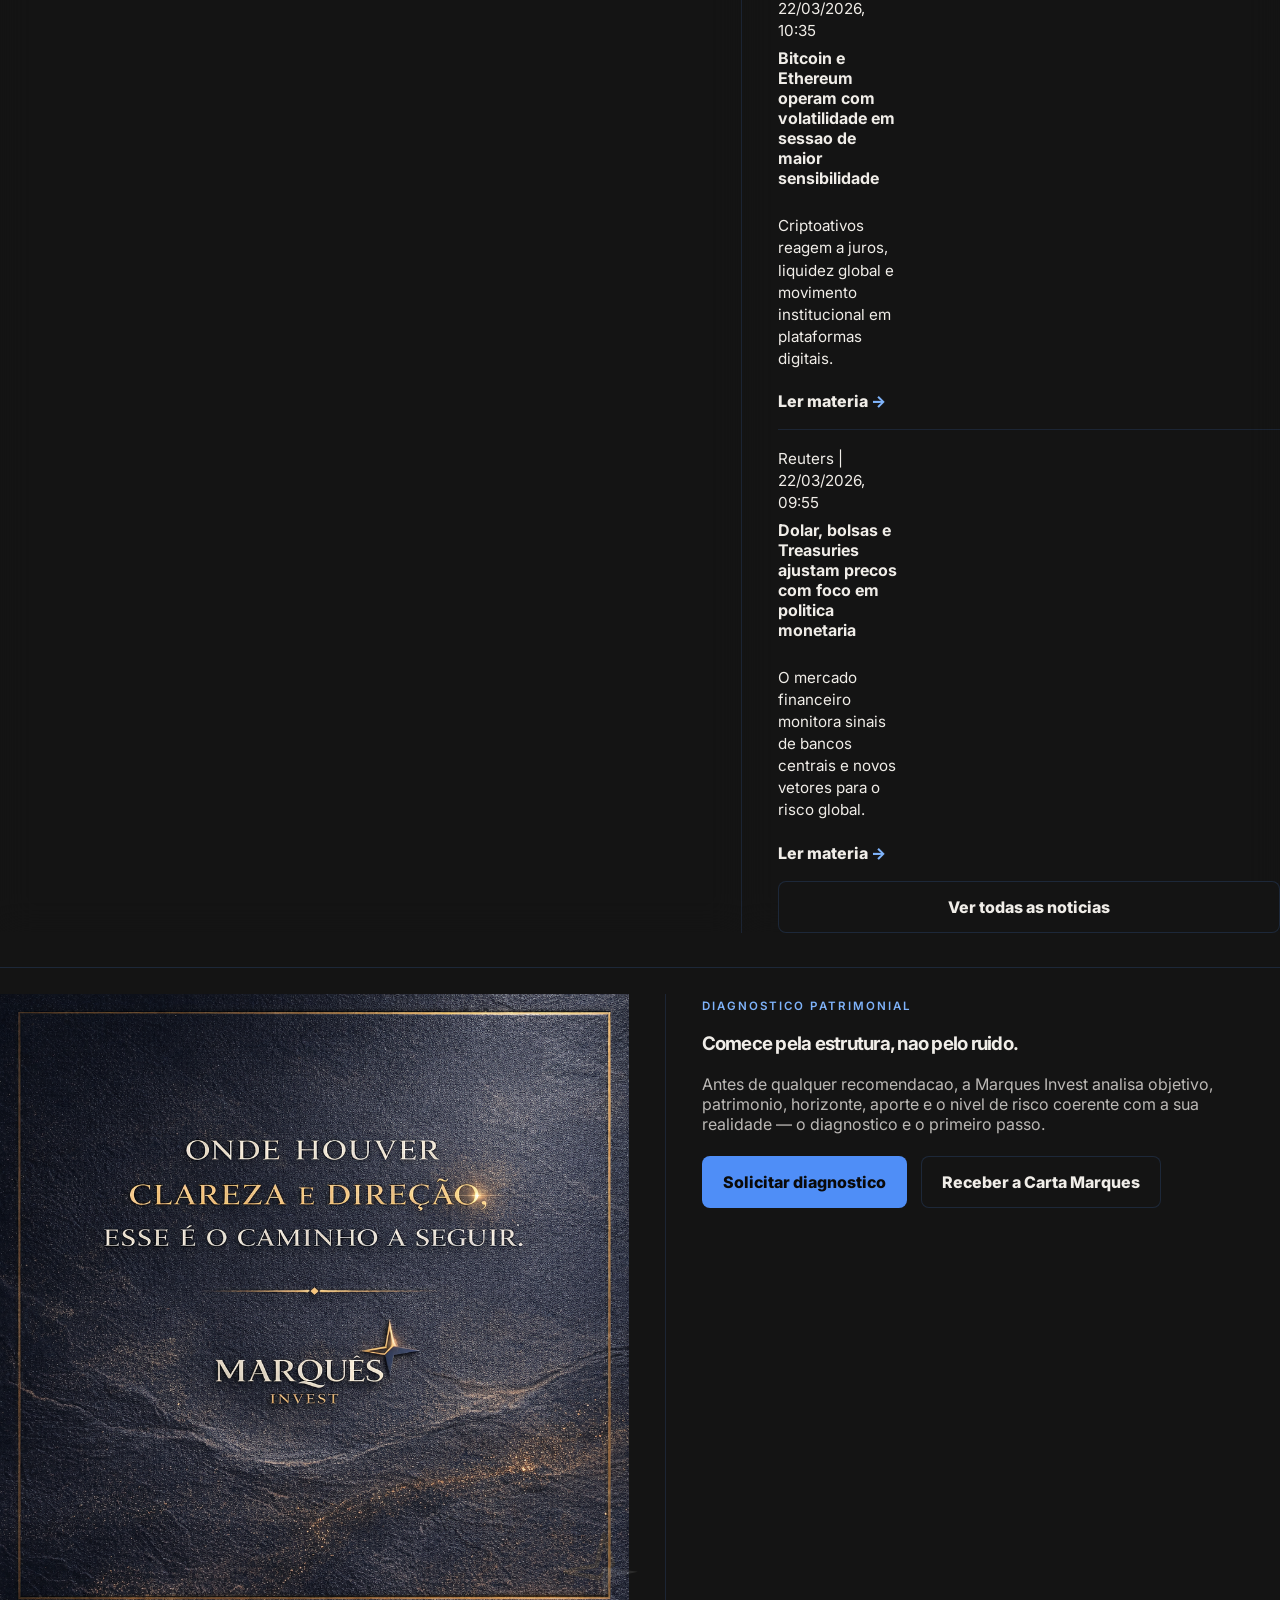
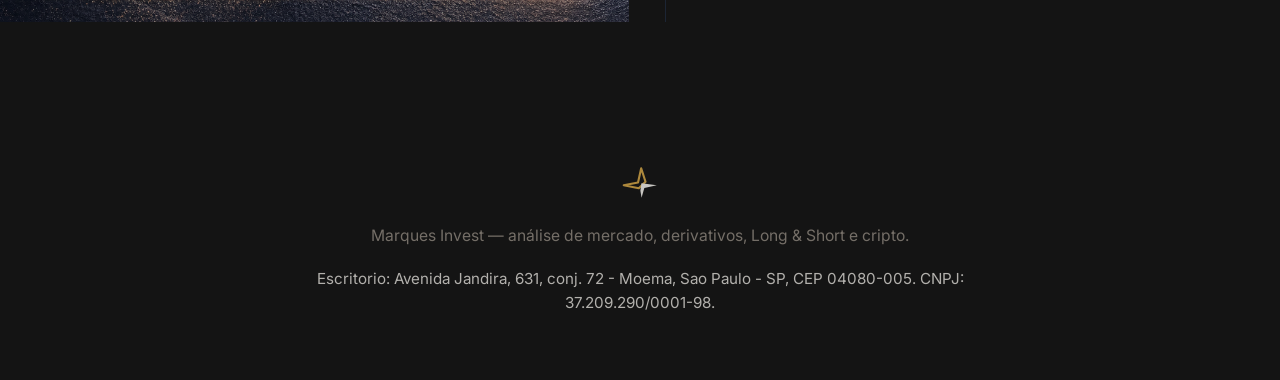
==== commit 1292ebc3: "fix: remove nome pessoal — apenas Marques Invest em todo o site Co-Authored-By: Claude Sonnet 4.6 <n" ====
--- a/index.html
+++ b/index.html
@@ -3,10 +3,10 @@
   <head>
     <meta charset="UTF-8" />
     <meta name="viewport" content="width=device-width, initial-scale=1.0" />
-    <title>Felipe Marques | Trader e Analista de Mercado</title>
+    <title>Marques Invest | Análise de Mercado, Cripto e Opções</title>
     <meta
       name="description"
-      content="Blog de analise de mercado por Felipe Marques — leitura macro, trades em derivativos, Long & Short, cripto e a Carta Marques semanal. Sao Paulo."
+      content="Blog de analise de mercado pela Marques Invest — leitura macro, trades em derivativos, Long & Short e cripto. Sao Paulo."
     />
     <meta name="theme-color" content="#141414" />
     <link rel="icon" type="image/svg+xml" href="assets/img/logo-mark.svg" />
@@ -131,7 +131,7 @@
                 </div>
 
                 <a class="button button-primary sim-cta" href="contato.html">
-                  Falar com Felipe Marques
+                  Falar com a Marques Invest
                 </a>
 
               </div><!-- /result -->
@@ -146,7 +146,7 @@
             <div class="home-af-header">
               <div class="home-af-header-left">
                 <span class="eyebrow">O que estou vendo</span>
-                <span class="home-af-date">27 de abril de 2026 · por Felipe Marques</span>
+                <span class="home-af-date">27 de abril de 2026 · Marques Invest</span>
               </div>
               <button class="home-af-share-btn" type="button" id="home-af-share-btn" aria-label="Compartilhar análises">
                 <svg viewBox="0 0 24 24" aria-hidden="true"><path d="M18 16.08c-.76 0-1.44.3-1.96.77L8.91 12.7c.05-.23.09-.46.09-.7s-.04-.47-.09-.7l7.05-4.11c.54.5 1.25.81 2.04.81 1.66 0 3-1.34 3-3s-1.34-3-3-3-3 1.34-3 3c0 .24.04.47.09.7L8.04 9.81C7.5 9.31 6.79 9 6 9c-1.66 0-3 1.34-3 3s1.34 3 3 3c.79 0 1.5-.31 2.04-.81l7.12 4.16c-.05.21-.08.43-.08.65 0 1.61 1.31 2.92 2.92 2.92 1.61 0 2.92-1.31 2.92-2.92s-1.31-2.92-2.92-2.92z"/></svg>
@@ -589,7 +589,7 @@
               <span class="tag">Diagnostico patrimonial</span>
               <h3>Comece pela estrutura, nao pelo ruido.</h3>
               <p>
-                Antes de qualquer recomendacao, Felipe Marques analisa objetivo,
+                Antes de qualquer recomendacao, a Marques Invest analisa objetivo,
                 patrimonio, horizonte, aporte e o nivel de risco coerente com
                 a sua realidade — o diagnostico e o primeiro passo.
               </p>
@@ -719,7 +719,7 @@
           var shareUrl  = window.location.origin + window.location.pathname.replace(/[^/]*$/, "") + "analise-semana.html";
           var shareData = {
             title: "Análises Marques Invest — 27 de abril de 2026",
-            text:  "Leitura semanal de mercado: Focus/Selic, Ibovespa, Câmbio, Petróleo, Bitcoin e Ouro — por Felipe Marques.",
+            text:  "Leitura semanal de mercado: Focus/Selic, Ibovespa, Câmbio, Petróleo, Bitcoin e Ouro — pela Marques Invest.",
             url:   shareUrl
           };
 
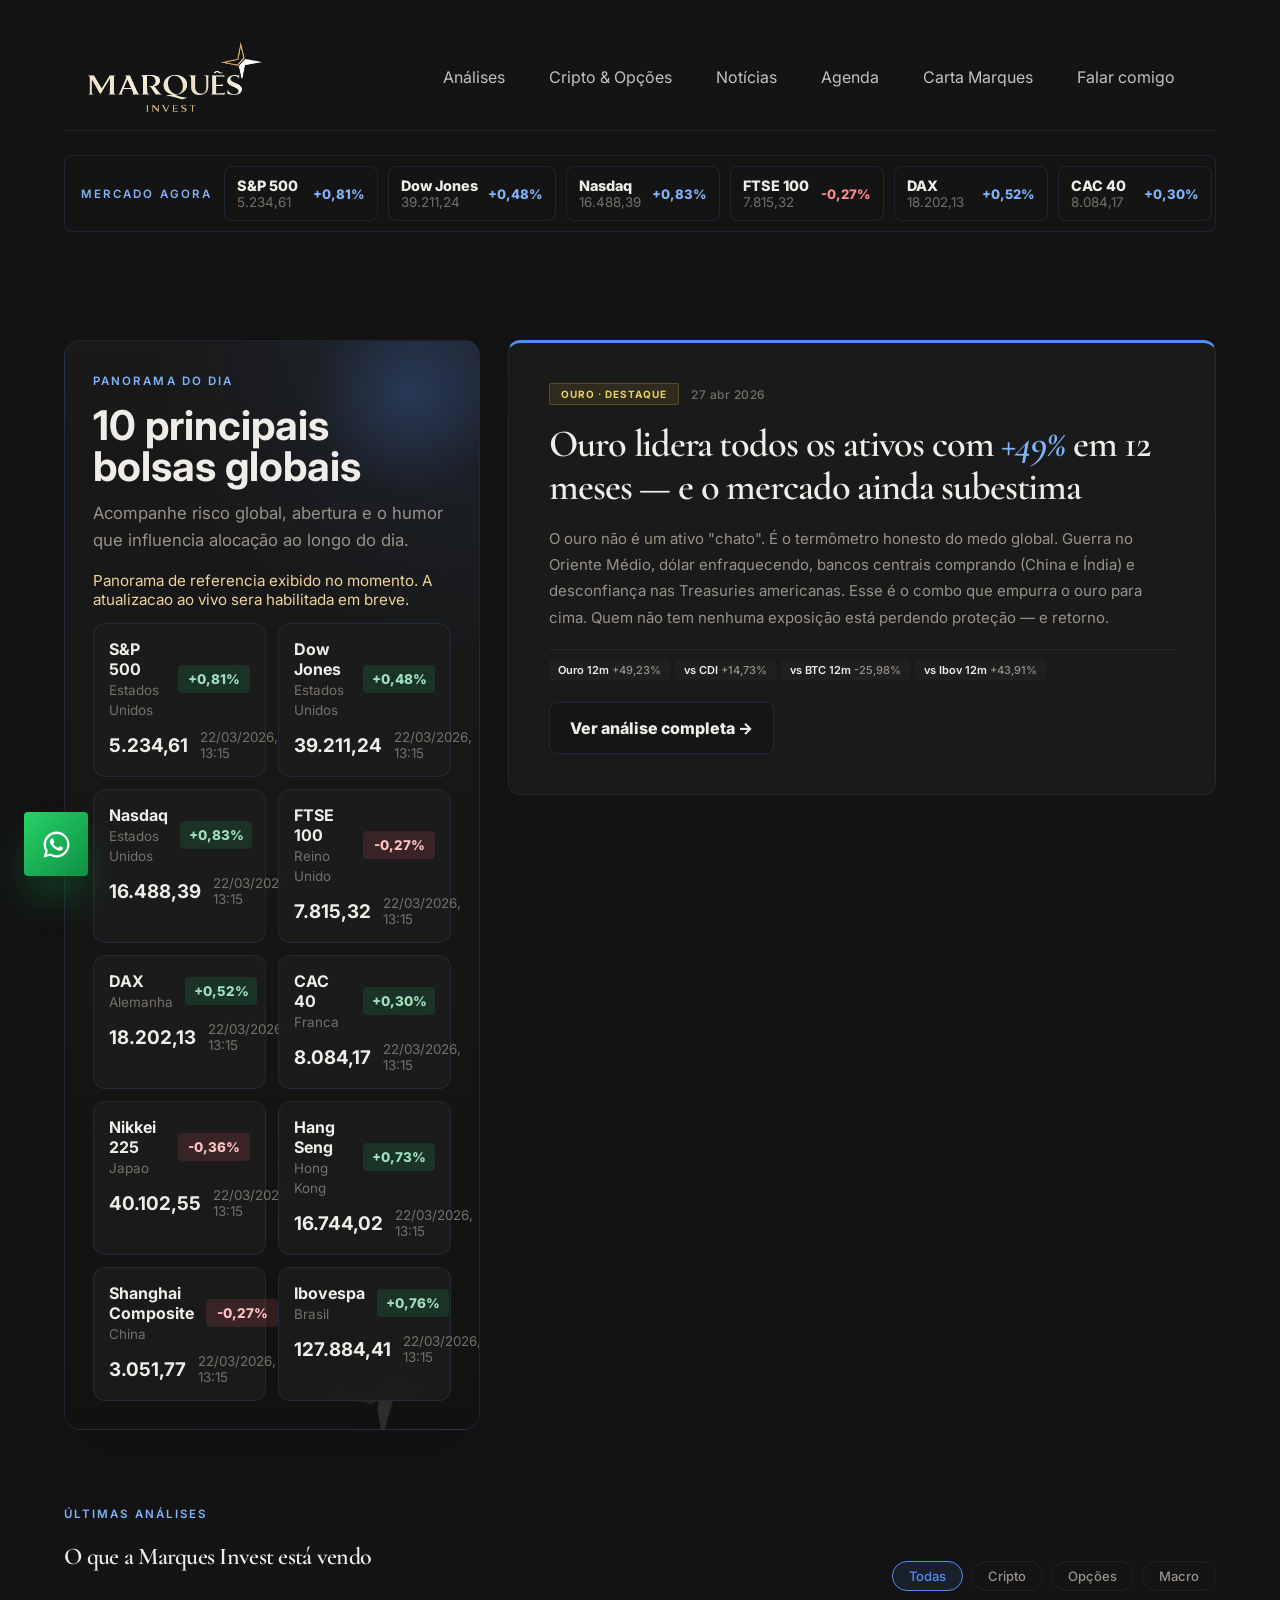
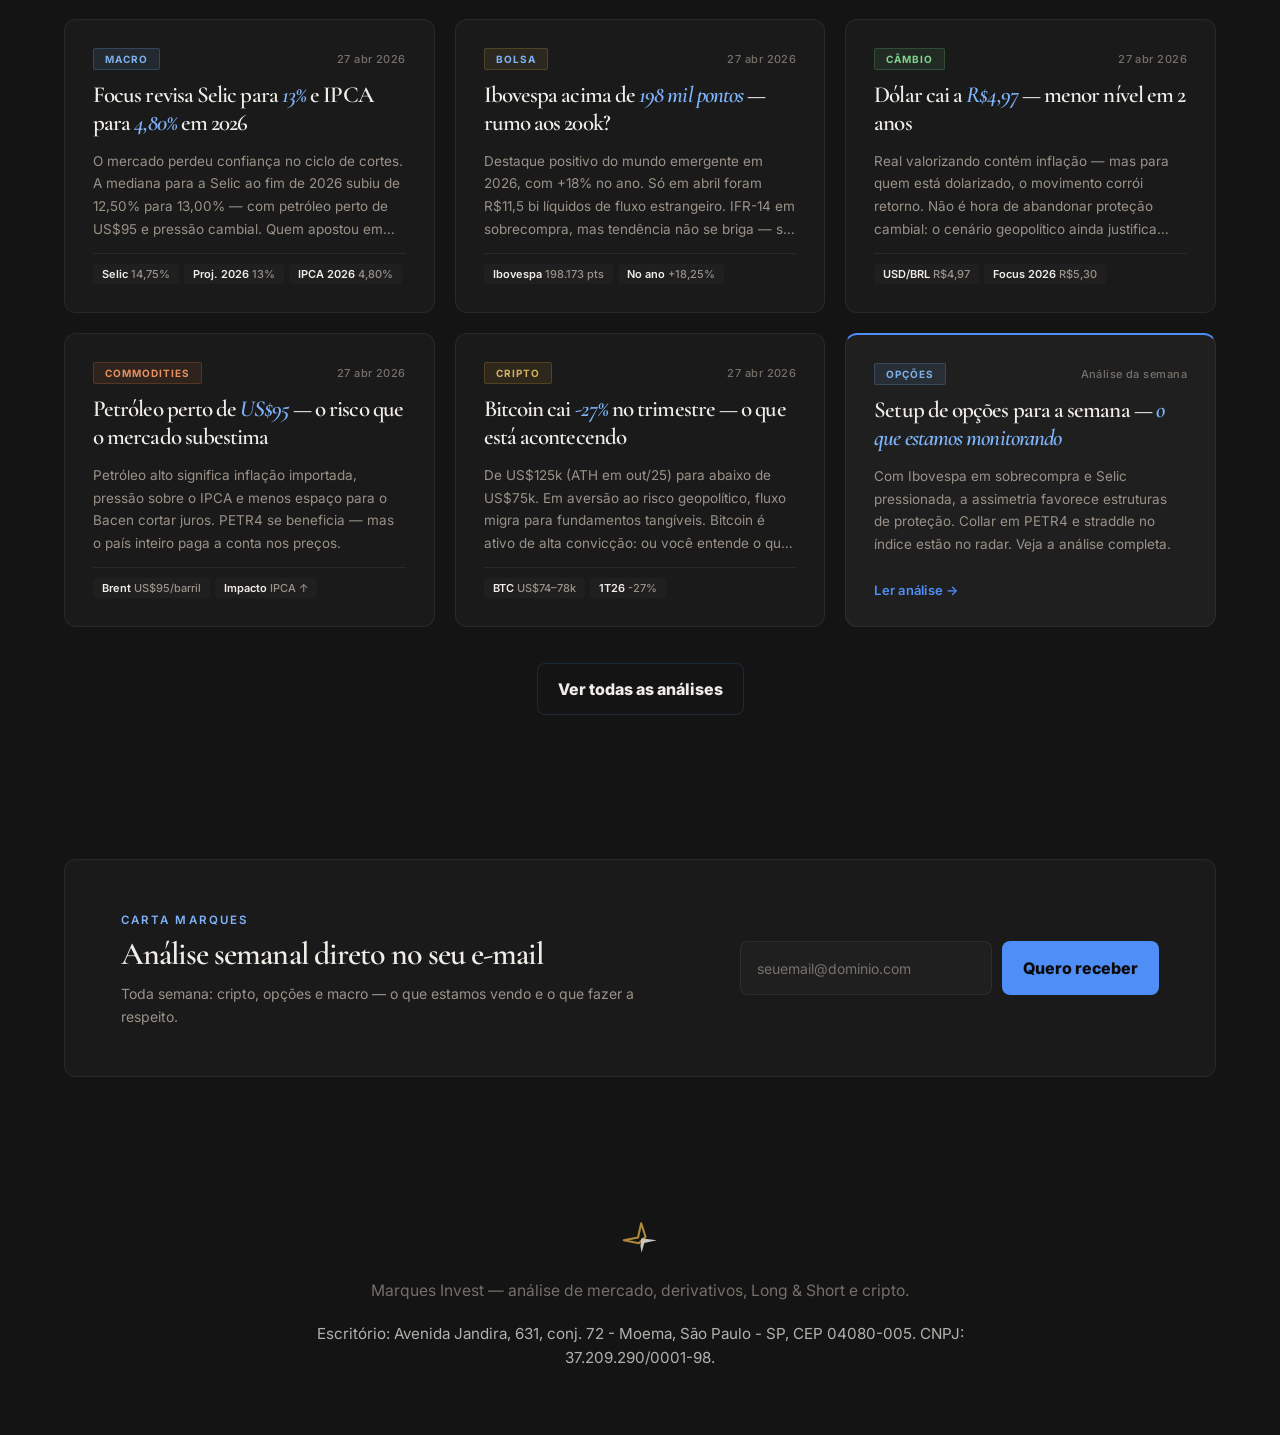
==== commit b0aa74c4: "Merge branch 'claude/beautiful-dhawan'" ====
--- a/index.html
+++ b/index.html
@@ -6,7 +6,7 @@
     <title>Marques Invest | Análise de Mercado, Cripto e Opções</title>
     <meta
       name="description"
-      content="Blog de analise de mercado pela Marques Invest — leitura macro, trades em derivativos, Long & Short e cripto. Sao Paulo."
+      content="Blog de análise de mercado pela Marques Invest — cripto, trade de opções, Long & Short e macro. Sao Paulo."
     />
     <meta name="theme-color" content="#141414" />
     <link rel="icon" type="image/svg+xml" href="assets/img/logo-mark.svg" />
@@ -21,6 +21,7 @@
   </head>
   <body data-page="home">
     <div class="site-shell">
+
       <header class="hero hero--compact">
         <nav class="topbar">
           <a class="brand" href="index.html" aria-label="Marques Invest">
@@ -31,590 +32,192 @@
             />
           </a>
           <div class="nav-links">
-            <a href="analise-semana.html">Analise da semana</a>
-            <a href="destaques.html">Destaques</a>
-            <a href="noticias.html">Noticias</a>
+            <a href="analise-semana.html">Análises</a>
+            <a href="destaques.html">Cripto & Opções</a>
+            <a href="noticias.html">Notícias</a>
             <a href="agenda.html">Agenda</a>
             <a href="newsletter.html">Carta Marques</a>
             <a href="contato.html">Falar comigo</a>
           </div>
         </nav>
-
-        <!-- ══ SIMULADOR DE PATRIMÔNIO ══ -->
-        <div class="sim-section" id="simulador">
-          <div class="sim-inner">
-
-            <div class="sim-body">
-
-              <!-- CONTROLES -->
-              <div class="sim-controls">
-
-                <div class="sim-header">
-                  <span class="section-kicker">Simulador</span>
-                  <h2 class="sim-title">Faça seu dinheiro<br><em>trabalhar para você.</em></h2>
-                  <p class="sim-subtitle">Ajuste os controles e veja quanto seu patrimônio pode crescer com disciplina e consistência.</p>
-                </div>
-
-                <div class="sim-field">
-                  <div class="sim-field-labels">
-                    <span class="sim-field-name">Aporte mensal</span>
-                    <span class="sim-field-value" id="sim-label-aporte">R$ 1.000</span>
-                  </div>
-                  <div class="sim-slider-wrap">
-                    <input class="sim-slider" id="sim-aporte" type="range" min="10" max="10000" step="10" value="1000" aria-label="Aporte mensal" />
-                  </div>
-                  <div class="sim-slider-limits">
-                    <span>R$ 10</span><span>R$ 10.000</span>
-                  </div>
-                </div>
-
-                <div class="sim-field">
-                  <div class="sim-field-labels">
-                    <span class="sim-field-name">Período de investimento</span>
-                    <span class="sim-field-value" id="sim-label-prazo">3 anos</span>
-                  </div>
-                  <div class="sim-slider-wrap">
-                    <input class="sim-slider" id="sim-prazo" type="range" min="6" max="60" step="1" value="36" aria-label="Prazo em meses" />
-                  </div>
-                  <div class="sim-slider-limits">
-                    <span>6 meses</span><span>5 anos</span>
-                  </div>
-                </div>
-
-                <div class="sim-field">
-                  <div class="sim-field-labels">
-                    <span class="sim-field-name">Taxa Selic (a.a.)</span>
-                    <span class="sim-field-value" id="sim-label-selic">14,75%</span>
-                  </div>
-                  <div class="sim-slider-wrap">
-                    <input class="sim-slider" id="sim-selic" type="range" min="6" max="20" step="0.25" value="14.75" aria-label="Taxa Selic ao ano" />
-                  </div>
-                  <div class="sim-slider-limits">
-                    <span>6%</span><span>20%</span>
-                  </div>
-                </div>
-
-              </div><!-- /controls -->
-
-              <!-- RESULTADO -->
-              <div class="sim-result">
-
-                <div class="sim-result-main">
-                  <span class="sim-result-label">Total acumulado</span>
-                  <span class="sim-result-total" id="sim-total">R$ 0</span>
-                </div>
-
-                <div class="sim-bar-wrap">
-                  <div class="sim-bar" id="sim-bar">
-                    <div class="sim-bar-invested" id="sim-bar-invested"></div>
-                    <div class="sim-bar-return" id="sim-bar-return"></div>
-                  </div>
-                  <div class="sim-bar-legend">
-                    <span><i class="sim-dot sim-dot--invested"></i>Você investiu</span>
-                    <span><i class="sim-dot sim-dot--return"></i>Juros (Selic)</span>
-                  </div>
-                </div>
-
-                <div class="sim-breakdown">
-                  <div class="sim-breakdown-row">
-                    <span>Você investiu</span>
-                    <strong id="sim-invested">R$ 0</strong>
-                  </div>
-                  <div class="sim-breakdown-row sim-breakdown-row--highlight">
-                    <span>Seus juros renderam</span>
-                    <strong id="sim-return">R$ 0</strong>
-                  </div>
-                  <div class="sim-breakdown-row sim-breakdown-row--pct">
-                    <span>Rendimento sobre aporte</span>
-                    <strong id="sim-pct">0%</strong>
-                  </div>
-                </div>
-
-                <a class="button button-primary sim-cta" href="contato.html">
-                  Falar com a Marques Invest
-                </a>
-
-              </div><!-- /result -->
-
-            </div><!-- /body -->
-          </div>
-        </div>
-
-        <section class="hero-content">
-          <!-- ── ANÁLISES MARQUES FEED ── -->
-          <div class="home-af">
-            <div class="home-af-header">
-              <div class="home-af-header-left">
-                <span class="eyebrow">O que estou vendo</span>
-                <span class="home-af-date">27 de abril de 2026 · Marques Invest</span>
-              </div>
-              <button class="home-af-share-btn" type="button" id="home-af-share-btn" aria-label="Compartilhar análises">
-                <svg viewBox="0 0 24 24" aria-hidden="true"><path d="M18 16.08c-.76 0-1.44.3-1.96.77L8.91 12.7c.05-.23.09-.46.09-.7s-.04-.47-.09-.7l7.05-4.11c.54.5 1.25.81 2.04.81 1.66 0 3-1.34 3-3s-1.34-3-3-3-3 1.34-3 3c0 .24.04.47.09.7L8.04 9.81C7.5 9.31 6.79 9 6 9c-1.66 0-3 1.34-3 3s1.34 3 3 3c.79 0 1.5-.31 2.04-.81l7.12 4.16c-.05.21-.08.43-.08.65 0 1.61 1.31 2.92 2.92 2.92 1.61 0 2.92-1.31 2.92-2.92s-1.31-2.92-2.92-2.92z"/></svg>
-                <span>Compartilhar</span>
-              </button>
+      </header>
+
+      <main>
+
+        <!-- ══ BLOG HERO: Market Panel + Featured Post ══ -->
+        <section class="section blog-hero-section">
+          <div class="blog-hero-inner">
+
+            <!-- LEFT: Market Panel -->
+            <aside class="market-panel blog-hero-market">
+              <div class="panel-card">
+                <span class="panel-label">Panorama do dia</span>
+                <strong>10 principais bolsas globais</strong>
+                <p>Acompanhe risco global, abertura e o humor que influencia alocação ao longo do dia.</p>
+              </div>
+              <p class="market-status" id="market-status">
+                Carregando panorama global das bolsas.
+              </p>
+              <div class="market-board" id="market-board" aria-label="Indicadores do mercado"></div>
+            </aside>
+
+            <!-- RIGHT: Featured Post -->
+            <article class="blog-featured">
+              <div class="blog-featured-top">
+                <span class="home-af-pill home-af-pill--ouro">Ouro · Destaque</span>
+                <span class="blog-featured-date">27 abr 2026</span>
+              </div>
+              <h2 class="blog-featured-title">Ouro lidera todos os ativos com <em>+49%</em> em 12 meses — e o mercado ainda subestima</h2>
+              <p class="blog-featured-body">O ouro não é um ativo "chato". É o termômetro honesto do medo global. Guerra no Oriente Médio, dólar enfraquecendo, bancos centrais comprando (China e Índia) e desconfiança nas Treasuries americanas. Esse é o combo que empurra o ouro para cima. Quem não tem nenhuma exposição está perdendo proteção — e retorno.</p>
+              <div class="home-af-chips">
+                <span class="home-af-chip"><b>Ouro 12m</b> +49,23%</span>
+                <span class="home-af-chip"><b>vs CDI</b> +14,73%</span>
+                <span class="home-af-chip"><b>vs BTC 12m</b> -25,98%</span>
+                <span class="home-af-chip"><b>vs Ibov 12m</b> +43,91%</span>
+              </div>
+              <a class="button button-secondary blog-featured-cta" href="analise-semana.html">
+                Ver análise completa →
+              </a>
+            </article>
+
+          </div>
+        </section>
+
+        <!-- ══ BLOG GRID: Últimas análises ══ -->
+        <section class="section blog-feed-section">
+          <div class="blog-feed-header">
+            <div>
+              <span class="section-kicker">Últimas análises</span>
+              <h2>O que a Marques Invest está vendo</h2>
             </div>
-
-            <div class="home-af-scroll">
-
-              <!-- 1 — Focus / Selic -->
-              <article class="home-af-card">
-                <div class="home-af-card-top">
-                  <span class="home-af-pill home-af-pill--selic">Focus / Selic</span>
-                </div>
-                <h3 class="home-af-headline">Focus revisa Selic para <em>13%</em> e IPCA para <em>4,80%</em> em 2026</h3>
-                <p class="home-af-body">O mercado perdeu confiança no ciclo de cortes. A mediana para a Selic ao fim de 2026 subiu de 12,50% para 13,00% após três semanas estável — com petróleo perto de US$95, Ormuz instável e pressão cambial. Quem apostou em Selic caindo rápido precisa rever o modelo.</p>
-                <div class="home-af-chips">
-                  <span class="home-af-chip"><b>Selic</b> 14,75%</span>
-                  <span class="home-af-chip"><b>Proj. 2026</b> 13%</span>
-                  <span class="home-af-chip"><b>IPCA 2026</b> 4,80%</span>
-                  <span class="home-af-chip"><b>Meta</b> 3% ±1,5</span>
-                </div>
-              </article>
-
-              <!-- 2 — Ibovespa -->
-              <article class="home-af-card">
-                <div class="home-af-card-top">
-                  <span class="home-af-pill home-af-pill--ibov">Ibovespa</span>
-                </div>
-                <h3 class="home-af-headline">Ibovespa acima de <em>198 mil pontos</em> — rumo aos 200k?</h3>
-                <p class="home-af-body">A bolsa brasileira é o destaque positivo do mundo emergente em 2026, com alta acumulada de +18% no ano. Só em abril foram R$11,5 bi líquidos de fluxo estrangeiro na B3. O IFR-14 já está em sobrecompra, mas tendência não se briga — se opera a favor.</p>
-                <div class="home-af-chips">
-                  <span class="home-af-chip"><b>Ibovespa</b> ~198.173 pts</span>
-                  <span class="home-af-chip"><b>No ano</b> +18,25%</span>
-                  <span class="home-af-chip"><b>Fluxo abr.</b> R$11,5 bi</span>
-                </div>
-              </article>
-
-              <!-- 3 — Câmbio -->
-              <article class="home-af-card">
-                <div class="home-af-card-top">
-                  <span class="home-af-pill home-af-pill--cambio">Câmbio</span>
-                </div>
-                <h3 class="home-af-headline">Dólar cai a <em>R$4,97</em> — menor nível em 2 anos</h3>
-                <p class="home-af-body">Real valorizando é bom para conter inflação — mas para quem está dolarizado, o movimento corrói retorno. Não é hora de abandonar proteção cambial: o cenário geopolítico ainda justifica ter exposição ao dólar na carteira.</p>
-                <div class="home-af-chips">
-                  <span class="home-af-chip"><b>USD/BRL</b> R$4,97</span>
-                  <span class="home-af-chip"><b>Var.</b> -0,18%</span>
-                  <span class="home-af-chip"><b>Focus 2026</b> R$5,30</span>
-                </div>
-              </article>
-
-              <!-- 4 — Petróleo -->
-              <article class="home-af-card">
-                <div class="home-af-card-top">
-                  <span class="home-af-pill home-af-pill--petro">Petróleo</span>
-                </div>
-                <h3 class="home-af-headline">Petróleo perto de <em>US$95</em> — o risco que o mercado subestima</h3>
-                <p class="home-af-body">Petróleo alto significa inflação importada, pressão sobre o IPCA e menos espaço para o Bacen cortar juros. Para o Brasil, a Petrobras (PETR4) se beneficia — mas o país inteiro paga a conta nos preços. Esse risco está sendo precificado nas NTN-Bs e no Focus.</p>
-                <div class="home-af-chips">
-                  <span class="home-af-chip"><b>Brent</b> ~US$95/barril</span>
-                  <span class="home-af-chip"><b>Motivo</b> Guerra Irã</span>
-                  <span class="home-af-chip"><b>Impacto</b> IPCA ↑</span>
-                </div>
-              </article>
-
-              <!-- 5 — Bitcoin -->
-              <article class="home-af-card">
-                <div class="home-af-card-top">
-                  <span class="home-af-pill home-af-pill--btc">Bitcoin</span>
-                </div>
-                <h3 class="home-af-headline">Bitcoin cai <em>-27%</em> no trimestre — o que está acontecendo</h3>
-                <p class="home-af-body">O Bitcoin fechou o 1T26 como o ativo de maior queda — de US$125k (ATH em out/25) para abaixo de US$75k. Em momentos de aversão ao risco geopolítico, fluxo migra para fundamentos tangíveis. Bitcoin é ativo de alta convicção: ou você entende o que tem, ou o suporte que rompe vira pânico.</p>
-                <div class="home-af-chips">
-                  <span class="home-af-chip"><b>BTC</b> ~US$74–78k</span>
-                  <span class="home-af-chip"><b>1T26</b> -27%</span>
-                  <span class="home-af-chip"><b>ATH</b> US$125k out/25</span>
-                </div>
-              </article>
-
-              <!-- 6 — Ouro -->
-              <article class="home-af-card">
-                <div class="home-af-card-top">
-                  <span class="home-af-pill home-af-pill--ouro">Ouro</span>
-                </div>
-                <h3 class="home-af-headline">Ouro lidera todos os ativos com <em>+49%</em> em 12 meses</h3>
-                <p class="home-af-body">O ouro não é um ativo "chato" — é o termômetro honesto do medo global. Guerra no Oriente Médio, dólar fraco, bancos centrais comprando (China e Índia) e desconfiança nas Treasuries. Quem não tem nenhuma exposição está perdendo proteção — e retorno.</p>
-                <div class="home-af-chips">
-                  <span class="home-af-chip"><b>Ouro 12m</b> +49,23%</span>
-                  <span class="home-af-chip"><b>vs CDI</b> +14,73%</span>
-                  <span class="home-af-chip"><b>vs BTC 12m</b> -25,98%</span>
-                </div>
-              </article>
-
-            </div><!-- /scroll -->
-          </div>
-
-          <aside class="market-panel">
-            <div class="panel-card">
-              <span class="panel-label">Panorama do dia</span>
-              <strong>10 principais bolsas globais com variacao intradiaria</strong>
-              <p>
-                Um painel para acompanhar risco global, contexto de abertura e
-                o humor que influencia a alocacao ao longo do dia.
-              </p>
+            <div class="blog-categories">
+              <a href="analise-semana.html" class="blog-cat blog-cat--active">Todas</a>
+              <a href="analise-semana.html" class="blog-cat">Cripto</a>
+              <a href="destaques.html" class="blog-cat">Opções</a>
+              <a href="analise-semana.html" class="blog-cat">Macro</a>
             </div>
-            <p class="market-status" id="market-status">
-              Carregando panorama global das bolsas.
-            </p>
-            <div class="market-board" id="market-board" aria-label="Indicadores do mercado"></div>
-          </aside>
+          </div>
+
+          <div class="blog-grid">
+
+            <!-- 1 — Focus / Selic -->
+            <article class="blog-card">
+              <div class="blog-card-top">
+                <span class="home-af-pill home-af-pill--selic">Macro</span>
+                <span class="blog-card-date">27 abr 2026</span>
+              </div>
+              <h3 class="blog-card-title">Focus revisa Selic para <em>13%</em> e IPCA para <em>4,80%</em> em 2026</h3>
+              <p class="blog-card-body">O mercado perdeu confiança no ciclo de cortes. A mediana para a Selic ao fim de 2026 subiu de 12,50% para 13,00% — com petróleo perto de US$95 e pressão cambial. Quem apostou em Selic caindo rápido precisa rever o modelo.</p>
+              <div class="home-af-chips">
+                <span class="home-af-chip"><b>Selic</b> 14,75%</span>
+                <span class="home-af-chip"><b>Proj. 2026</b> 13%</span>
+                <span class="home-af-chip"><b>IPCA 2026</b> 4,80%</span>
+              </div>
+            </article>
+
+            <!-- 2 — Ibovespa -->
+            <article class="blog-card">
+              <div class="blog-card-top">
+                <span class="home-af-pill home-af-pill--ibov">Bolsa</span>
+                <span class="blog-card-date">27 abr 2026</span>
+              </div>
+              <h3 class="blog-card-title">Ibovespa acima de <em>198 mil pontos</em> — rumo aos 200k?</h3>
+              <p class="blog-card-body">Destaque positivo do mundo emergente em 2026, com +18% no ano. Só em abril foram R$11,5 bi líquidos de fluxo estrangeiro. IFR-14 em sobrecompra, mas tendência não se briga — se opera a favor.</p>
+              <div class="home-af-chips">
+                <span class="home-af-chip"><b>Ibovespa</b> 198.173 pts</span>
+                <span class="home-af-chip"><b>No ano</b> +18,25%</span>
+              </div>
+            </article>
+
+            <!-- 3 — Câmbio -->
+            <article class="blog-card">
+              <div class="blog-card-top">
+                <span class="home-af-pill home-af-pill--cambio">Câmbio</span>
+                <span class="blog-card-date">27 abr 2026</span>
+              </div>
+              <h3 class="blog-card-title">Dólar cai a <em>R$4,97</em> — menor nível em 2 anos</h3>
+              <p class="blog-card-body">Real valorizando contém inflação — mas para quem está dolarizado, o movimento corrói retorno. Não é hora de abandonar proteção cambial: o cenário geopolítico ainda justifica exposição ao dólar.</p>
+              <div class="home-af-chips">
+                <span class="home-af-chip"><b>USD/BRL</b> R$4,97</span>
+                <span class="home-af-chip"><b>Focus 2026</b> R$5,30</span>
+              </div>
+            </article>
+
+            <!-- 4 — Petróleo -->
+            <article class="blog-card">
+              <div class="blog-card-top">
+                <span class="home-af-pill home-af-pill--petro">Commodities</span>
+                <span class="blog-card-date">27 abr 2026</span>
+              </div>
+              <h3 class="blog-card-title">Petróleo perto de <em>US$95</em> — o risco que o mercado subestima</h3>
+              <p class="blog-card-body">Petróleo alto significa inflação importada, pressão sobre o IPCA e menos espaço para o Bacen cortar juros. PETR4 se beneficia — mas o país inteiro paga a conta nos preços.</p>
+              <div class="home-af-chips">
+                <span class="home-af-chip"><b>Brent</b> US$95/barril</span>
+                <span class="home-af-chip"><b>Impacto</b> IPCA ↑</span>
+              </div>
+            </article>
+
+            <!-- 5 — Bitcoin -->
+            <article class="blog-card">
+              <div class="blog-card-top">
+                <span class="home-af-pill home-af-pill--btc">Cripto</span>
+                <span class="blog-card-date">27 abr 2026</span>
+              </div>
+              <h3 class="blog-card-title">Bitcoin cai <em>-27%</em> no trimestre — o que está acontecendo</h3>
+              <p class="blog-card-body">De US$125k (ATH em out/25) para abaixo de US$75k. Em aversão ao risco geopolítico, fluxo migra para fundamentos tangíveis. Bitcoin é ativo de alta convicção: ou você entende o que tem, ou o suporte que rompe vira pânico.</p>
+              <div class="home-af-chips">
+                <span class="home-af-chip"><b>BTC</b> US$74–78k</span>
+                <span class="home-af-chip"><b>1T26</b> -27%</span>
+              </div>
+            </article>
+
+            <!-- 6 — Opções / Setup -->
+            <article class="blog-card blog-card--highlight">
+              <div class="blog-card-top">
+                <span class="home-af-pill home-af-pill--selic">Opções</span>
+                <span class="blog-card-date">Análise da semana</span>
+              </div>
+              <h3 class="blog-card-title">Setup de opções para a semana — <em>o que estamos monitorando</em></h3>
+              <p class="blog-card-body">Com Ibovespa em sobrecompra e Selic pressionada, a assimetria favorece estruturas de proteção. Collar em PETR4 e straddle no índice estão no radar. Veja a análise completa.</p>
+              <a class="blog-card-link" href="analise-semana.html">Ler análise →</a>
+            </article>
+
+          </div>
+
+          <div class="blog-feed-cta">
+            <a href="analise-semana.html" class="button button-secondary">Ver todas as análises</a>
+          </div>
         </section>
 
-        <div class="hero-strip">
-          <article class="hero-strip-card">
-            <span class="tag">Análise</span>
-            <strong>Leitura semanal do mercado — o que está acontecendo e o que fazer com isso.</strong>
-            <p>Macro, juros, câmbio e bolsa com foco em implicação prática para quem está posicionado.</p>
-          </article>
-          <article class="hero-strip-card">
-            <span class="tag">Derivativos</span>
-            <strong>Long & Short, opções e futuros — o que estou operando e por quê.</strong>
-            <p>Estratégias com disciplina de risco, sem hype. Assimetria é oportunidade quando você sabe o que está fazendo.</p>
-          </article>
-          <article class="hero-strip-card">
-            <span class="tag">Bitcoin</span>
-            <strong>BTC como ativo estratégico — tese de longo prazo com gestão ativa de exposição.</strong>
-            <p>Não é especulação. É convicção com tamanho de posição coerente e critério de saída definido.</p>
-          </article>
-          <article class="hero-strip-card">
-            <span class="tag">Carta Marques</span>
-            <strong>Newsletter semanal com minha leitura de mercado e posicionamento.</strong>
-            <p>Toda semana: o que mudou, o que estou monitorando e o que isso significa para carteira.</p>
-          </article>
-        </div>
-      </header>
-
-      <main>
-        <section class="section market-intelligence market-intelligence--telegraph" id="servicos">
-          <div class="section-heading">
-            <span class="section-kicker">O que faço</span>
-            <h2>Análise, estratégia e acompanhamento — sem enrolação.</h2>
-          </div>
-
-          <div class="telegraph-services-grid">
-            <div class="intelligence-flow">
-              <article class="intelligence-lead">
-                <span class="tag">Análise</span>
-                <h3>O mercado não espera. Eu leio antes que a maioria perceba.</h3>
-                <p>
-                  Sigo o macro de perto — juros, câmbio, commodities e fluxo.
-                  Opero derivativos com critério e acompanho Bitcoin com tese estrutural.
-                  Sem indicação genérica, sem relatório de banco — só o que eu realmente estou fazendo.
-                </p>
-                <div class="intelligence-points">
-                  <span>Análise macro semanal</span>
-                  <span>Trades em derivativos</span>
-                  <span>Long & Short</span>
-                  <span>Bitcoin e cripto</span>
-                </div>
-              </article>
-
-              <figure class="intelligence-visual">
-                <img
-                  src="assets/img/editorial/marques-informacao-direcao.png"
-                  alt="Manifesto visual da Marques Invest sobre direcao patrimonial."
-                />
-              </figure>
+        <!-- ══ NEWSLETTER STRIP ══ -->
+        <section class="section newsletter-strip-section">
+          <div class="newsletter-strip-inner">
+            <div class="newsletter-strip-copy">
+              <span class="section-kicker">Carta Marques</span>
+              <h2>Análise semanal direto no seu e-mail</h2>
+              <p>Toda semana: cripto, opções e macro — o que estamos vendo e o que fazer a respeito.</p>
             </div>
-
-            <div class="intelligence-service-list">
-              <article class="intelligence-card">
-                <span class="tag">Pilar 01</span>
-                <strong>Carteiras por objetivo.</strong>
-                <p>
-                  Alocacoes estruturadas com base no objetivo real, prazo e
-                  coerencia entre risco assumido e patrimonio total — sem
-                  formula generica.
-                </p>
-              </article>
-
-              <article class="intelligence-card">
-                <span class="tag">Pilar 02</span>
-                <strong>Derivativos e Long & Short.</strong>
-                <p>
-                  Estrategias em opcoes, futuros e posicionamentos Long & Short
-                  para capturar assimetrias e reduzir exposicao direcional
-                  a volatilidade.
-                </p>
-              </article>
-
-              <article class="intelligence-card intelligence-card--accent">
-                <span class="tag">Pilar 03</span>
-                <strong>Cripto com gestao de risco.</strong>
-                <p>
-                  Bitcoin como reserva de valor digital — com tese estrutural
-                  clara e gestao ativa de exposicao dentro da arquitetura
-                  patrimonial.
-                </p>
-              </article>
-            </div>
+            <form class="newsletter-strip-form newsletter-form" id="newsletter-form-home">
+              <label class="sr-only" for="email-home">Seu e-mail</label>
+              <input id="email-home" type="email" placeholder="seuemail@dominio.com" required />
+              <button type="submit" class="button button-primary">Quero receber</button>
+            </form>
           </div>
         </section>
 
-        <section class="section process-section process-section--telegraph section--split-rail">
-          <div class="section-rail">
-            <div class="section-heading section-heading--wide section-heading--editorial">
-              <div class="section-heading-main">
-                <span class="section-kicker">Como trabalho</span>
-                <h2>Processo simples. Análise séria.</h2>
-              </div>
-              <p class="section-heading-support">
-                Começo entendendo o que você tem e o que quer. Depois vem a estratégia,
-                a execução e o acompanhamento — sem pular etapas e sem vender o que não faz sentido pra você.
-              </p>
-            </div>
-          </div>
-
-          <div class="section-content">
-            <div class="process-grid">
-              <article class="process-card">
-                <span class="process-index">01</span>
-                <h3>Diagnóstico</h3>
-                <p>Entendo onde você está: patrimônio atual, objetivo real, prazo e quanto de risco faz sentido para o seu momento.</p>
-              </article>
-
-              <article class="process-card">
-                <span class="process-index">02</span>
-                <h3>Estratégia</h3>
-                <p>Monto a alocação com base no que vi — classes, derivativos, exposição e horizonte. Nada genérico.</p>
-              </article>
-
-              <article class="process-card">
-                <span class="process-index">03</span>
-                <h3>Execução</h3>
-                <p>Coloco a estratégia em prática com disciplina. Cada operação tem critério, tamanho e saída definidos antes de entrar.</p>
-              </article>
-
-              <article class="process-card">
-                <span class="process-index">04</span>
-                <h3>Acompanhamento</h3>
-                <p>Mercado muda, vida muda. Reviso a estrutura sempre que o cenário pede — sem especular, com dados.</p>
-              </article>
-            </div>
-          </div>
-        </section>
-
-        <section class="section authority-section authority-section--telegraph section--split-rail">
-          <div class="section-rail">
-            <div class="section-heading section-heading--wide section-heading--editorial">
-              <div class="section-heading-main">
-                <span class="section-kicker">Conteúdo</span>
-                <h2 id="home-teaser-title">O que publico toda semana</h2>
-              </div>
-              <p class="section-heading-support">
-                Análise de mercado, leitura macro, watchlist semanal e a Carta Marques —
-                tudo que escrevo está aqui, organizado para você acompanhar sem perder nada relevante.
-              </p>
-            </div>
-          </div>
-
-          <div class="section-content">
-            <div class="authority-flow" id="home-teasers">
-              <article class="teaser-card teaser-card--rich teaser-card--feature">
-                <div class="teaser-card-top">
-                  <span class="tag">Visao</span>
-                  <span class="teaser-meta">Publicado toda semana</span>
-                </div>
-                <h3>Analise da semana</h3>
-                <p>
-                  Leitura executiva do periodo, conectando cenario macro,
-                  valuation, risco e implicacoes praticas para carteira.
-                </p>
-                <ul class="teaser-points">
-                  <li>Resumo executivo da semana</li>
-                  <li>Cenarios para juros, bolsa e cambio</li>
-                  <li>Teses para carteira e posicionamento</li>
-                </ul>
-                <a class="teaser-card-link" href="analise-semana.html">Abrir pagina</a>
-              </article>
-
-              <div class="authority-column">
-                <article class="teaser-card teaser-card--rich teaser-card--side">
-                  <div class="teaser-card-top">
-                    <span class="tag">Leitura</span>
-                    <span class="teaser-meta">Curadoria diária</span>
-                  </div>
-                  <h3>Destaques</h3>
-                  <p>
-                    Seleciona os temas que merecem atencao imediata e organiza a
-                    hierarquia da leitura para quem precisa decidir melhor.
-                  </p>
-                  <ul class="teaser-points">
-                    <li>Materia principal com contexto</li>
-                    <li>Cards de leitura rapida</li>
-                    <li>Curadoria visual para leitura eficiente</li>
-                  </ul>
-                  <a class="teaser-card-link" href="destaques.html">Abrir pagina</a>
-                </article>
-
-                <article class="teaser-card teaser-card--rich teaser-card--side">
-                  <div class="teaser-card-top">
-                    <span class="tag">Fluxo</span>
-                    <span class="teaser-meta">Feed ao vivo</span>
-                  </div>
-                  <h3>Noticias</h3>
-                  <p>
-                    O noticiario deixa de ser fim em si mesmo e passa a funcionar
-                    como contexto para alocacao e leitura de risco.
-                  </p>
-                  <ul class="teaser-points">
-                    <li>Mais recentes, mercado, empresas e cripto</li>
-                    <li>Fontes conectadas para rotina diaria</li>
-                    <li>Leitura orientada para tomada de decisao</li>
-                  </ul>
-                  <a class="teaser-card-link" href="noticias.html">Abrir pagina</a>
-                </article>
-              </div>
-            </div>
-
-            <div class="authority-list">
-              <article class="teaser-card teaser-card--rich">
-                <div class="teaser-card-top">
-                  <span class="tag">Macro</span>
-                  <span class="teaser-meta">Atualizado diariamente</span>
-                </div>
-                <h3>Agenda</h3>
-                <p>
-                  Calendario com eventos que podem alterar juros, cambio, bolsa e
-                  comportamento tatico da carteira ao longo do dia.
-                </p>
-                <ul class="teaser-points">
-                  <li>Eventos por horario</li>
-                  <li>Leitura objetiva do impacto</li>
-                  <li>Radar rapido para o investidor</li>
-                </ul>
-                <a class="teaser-card-link" href="agenda.html">Abrir pagina</a>
-              </article>
-
-              <article class="teaser-card teaser-card--rich">
-                <div class="teaser-card-top">
-                  <span class="tag">Autoridade</span>
-                  <span class="teaser-meta">Newsletter semanal</span>
-                </div>
-                <h3>Carta Marques</h3>
-                <p>
-                  Uma newsletter com leitura objetiva de mercado e impacto
-                  pratico na alocacao, pensada como produto de relacionamento.
-                </p>
-                <ul class="teaser-points">
-                  <li>Cenario da semana</li>
-                  <li>Leitura macro com reflexo em carteira</li>
-                  <li>Visao sobre risco e oportunidade</li>
-                </ul>
-                <a class="teaser-card-link" href="newsletter.html">Abrir pagina</a>
-              </article>
-
-              <article class="teaser-card teaser-card--rich teaser-card--conversion">
-                <div class="teaser-card-top">
-                  <span class="tag">Conversao</span>
-                  <span class="teaser-meta">Conversa inicial</span>
-                </div>
-                <h3>Falar comigo</h3>
-                <p>
-                  Tem dúvida, quer acompanhar minha análise de perto ou quer entender como trabalho? É por aqui.
-                </p>
-                <ul class="teaser-points">
-                  <li>Diagnostico patrimonial inicial</li>
-                  <li>Qualificacao por objetivo e horizonte</li>
-                  <li>Contato comercial com mais contexto</li>
-                </ul>
-                <a class="teaser-card-link" href="contato.html">Abrir pagina</a>
-              </article>
-            </div>
-          </div>
-        </section>
-
-        <section class="section home-news-preview-section home-news-preview-section--telegraph">
-          <div class="section-heading section-heading--split">
-            <div>
-              <span class="section-kicker">Noticias em destaque</span>
-              <h2>Uma previa do fluxo diario de noticias, com imagem e contexto.</h2>
-            </div>
-            <a class="button button-secondary" href="noticias.html">Ver todas as noticias</a>
-          </div>
-
-          <p class="news-status home-news-status" id="home-news-status">
-            Carregando a previa das noticias publicadas e conectadas.
-          </p>
-
-          <div class="home-preview-grid">
-            <article class="home-preview-main home-preview-main--news" id="home-news-lead">
-              <span class="tag">Leitura diaria</span>
-              <h3>Carregando o destaque principal da aba noticias.</h3>
-              <p>
-                Assim que o feed responder, a home mostra aqui a materia principal com imagem,
-                resumo e caminho para leitura completa.
-              </p>
-            </article>
-
-            <aside class="home-preview-side home-preview-side--news">
-              <figure class="home-preview-side-visual">
-                <img
-                  src="assets/img/editorial/marques-radar-semana.png"
-                  alt="Radar de mercado da semana com juros, bolsa, dolar e cripto."
-                />
-              </figure>
-
-              <div class="home-preview-side-copy">
-                <span class="tag">Fluxo de leitura</span>
-                <h3>Mais noticias para acompanhar</h3>
-                <p>
-                  Um recorte rapido do que entrou no radar da aba noticias, sem precisar sair da
-                  home.
-                </p>
-              </div>
-
-              <div class="home-mini-news" id="home-news-list">
-                <article class="home-mini-item">
-                  <strong>Carregando noticias</strong>
-                  <p>As proximas materias aparecerao aqui com imagem, resumo e link.</p>
-                </article>
-              </div>
-
-              <a class="button button-secondary button-full" href="noticias.html">
-                Ver todas as noticias
-              </a>
-            </aside>
-          </div>
-
-          <div class="manifesto-grid">
-            <figure class="manifesto-card manifesto-card--visual">
-              <img
-                src="assets/img/editorial/marques-manifesto-direcao.png"
-                alt="Manifesto visual da marca Marques Invest."
-              />
-            </figure>
-
-            <aside class="diagnostic-card">
-              <span class="tag">Diagnostico patrimonial</span>
-              <h3>Comece pela estrutura, nao pelo ruido.</h3>
-              <p>
-                Antes de qualquer recomendacao, a Marques Invest analisa objetivo,
-                patrimonio, horizonte, aporte e o nivel de risco coerente com
-                a sua realidade — o diagnostico e o primeiro passo.
-              </p>
-              <div class="hero-actions hero-actions--compact">
-                <a class="button button-primary" href="contato.html">Solicitar diagnostico</a>
-                <a class="button button-secondary" href="newsletter.html">Receber a Carta Marques</a>
-              </div>
-            </aside>
-          </div>
-        </section>
       </main>
 
       <footer class="footer">
         <p>
           Marques Invest — análise de mercado, derivativos, Long & Short e cripto.
-          <span class="footer-address">Escritorio: Avenida Jandira, 631, conj. 72 - Moema, Sao Paulo - SP, CEP 04080-005. CNPJ: 37.209.290/0001-98.</span>
+          <span class="footer-address">Escritório: Avenida Jandira, 631, conj. 72 - Moema, São Paulo - SP, CEP 04080-005. CNPJ: 37.209.290/0001-98.</span>
         </p>
       </footer>
     </div>
 
     <a class="whatsapp-float" href="#" aria-label="Falar no WhatsApp" title="Falar no WhatsApp">
       <svg viewBox="0 0 24 24" aria-hidden="true">
-        <path
-          d="M19.05 4.94A9.9 9.9 0 0 0 12.03 2C6.53 2 2.05 6.48 2.05 12c0 1.77.46 3.5 1.34 5.03L2 22l5.12-1.34A9.9 9.9 0 0 0 12.03 22h.01c5.5 0 9.98-4.48 9.98-10 0-2.67-1.04-5.18-2.97-7.06ZM12.04 20.3h-.01a8.24 8.24 0 0 1-4.2-1.15l-.3-.18-3.04.8.82-2.96-.2-.31a8.23 8.23 0 0 1-1.27-4.4c0-4.56 3.7-8.27 8.26-8.27 2.2 0 4.26.85 5.82 2.42a8.17 8.17 0 0 1 2.42 5.83c0 4.56-3.71 8.27-8.3 8.27Zm4.53-6.2c-.25-.12-1.5-.74-1.73-.82-.23-.08-.4-.12-.57.12-.16.25-.65.81-.79.98-.15.16-.29.19-.54.06-.25-.12-1.04-.38-1.98-1.22-.73-.65-1.23-1.45-1.37-1.69-.14-.25-.01-.38.11-.5.11-.11.25-.29.37-.43.12-.14.16-.25.25-.41.08-.16.04-.31-.02-.43-.06-.12-.57-1.38-.78-1.89-.21-.5-.43-.43-.57-.44h-.48c-.16 0-.43.06-.65.31-.23.25-.87.85-.87 2.08 0 1.22.89 2.41 1.02 2.58.12.16 1.75 2.67 4.23 3.74.59.26 1.06.41 1.42.52.6.19 1.15.16 1.59.1.48-.07 1.5-.61 1.71-1.2.21-.59.21-1.1.15-1.2-.06-.1-.23-.16-.48-.29Z"
-        ></path>
+        <path d="M19.05 4.94A9.9 9.9 0 0 0 12.03 2C6.53 2 2.05 6.48 2.05 12c0 1.77.46 3.5 1.34 5.03L2 22l5.12-1.34A9.9 9.9 0 0 0 12.03 22h.01c5.5 0 9.98-4.48 9.98-10 0-2.67-1.04-5.18-2.97-7.06ZM12.04 20.3h-.01a8.24 8.24 0 0 1-4.2-1.15l-.3-.18-3.04.8.82-2.96-.2-.31a8.23 8.23 0 0 1-1.27-4.4c0-4.56 3.7-8.27 8.26-8.27 2.2 0 4.26.85 5.82 2.42a8.17 8.17 0 0 1 2.42 5.83c0 4.56-3.71 8.27-8.3 8.27Zm4.53-6.2c-.25-.12-1.5-.74-1.73-.82-.23-.08-.4-.12-.57.12-.16.25-.65.81-.79.98-.15.16-.29.19-.54.06-.25-.12-1.04-.38-1.98-1.22-.73-.65-1.23-1.45-1.37-1.69-.14-.25-.01-.38.11-.5.11-.11.25-.29.37-.43.12-.14.16-.25.25-.41.08-.16.04-.31-.02-.43-.06-.12-.57-1.38-.78-1.89-.21-.5-.43-.43-.57-.44h-.48c-.16 0-.43.06-.65.31-.23.25-.87.85-.87 2.08 0 1.22.89 2.41 1.02 2.58.12.16 1.75 2.67 4.23 3.74.59.26 1.06.41 1.42.52.6.19 1.15.16 1.59.1.48-.07 1.5-.61 1.71-1.2.21-.59.21-1.1.15-1.2-.06-.1-.23-.16-.48-.29Z"></path>
       </svg>
     </a>
 
@@ -624,141 +227,5 @@
     <script src="assets/js/site-content.js"></script>
     <script src="assets/js/script.js"></script>
     <script src="assets/js/crypto-ticker.js"></script>
-    <script>
-      /* ── Simulador de patrimônio ── */
-      (function () {
-        var sliderAporte = document.getElementById("sim-aporte");
-        var sliderPrazo  = document.getElementById("sim-prazo");
-        var sliderSelic  = document.getElementById("sim-selic");
-        if (!sliderAporte) return;
-
-        var labelAporte  = document.getElementById("sim-label-aporte");
-        var labelPrazo   = document.getElementById("sim-label-prazo");
-        var labelSelic   = document.getElementById("sim-label-selic");
-        var elTotal      = document.getElementById("sim-total");
-        var elInvested   = document.getElementById("sim-invested");
-        var elReturn     = document.getElementById("sim-return");
-        var elPct        = document.getElementById("sim-pct");
-        var barInvested  = document.getElementById("sim-bar-invested");
-        var barReturn    = document.getElementById("sim-bar-return");
-
-        function fmtBRL(val) {
-          return "R$ " + val.toLocaleString("pt-BR", { minimumFractionDigits: 2, maximumFractionDigits: 2 });
-        }
-
-        function prazoLabel(months) {
-          if (months < 12) return months + " meses";
-          var anos = Math.floor(months / 12);
-          var meses = months % 12;
-          if (meses === 0) return anos === 1 ? "1 ano" : anos + " anos";
-          return anos + (anos === 1 ? " ano" : " anos") + " e " + meses + (meses === 1 ? " mês" : " meses");
-        }
-
-        function updateProgress(slider) {
-          var min = parseFloat(slider.min);
-          var max = parseFloat(slider.max);
-          var val = parseFloat(slider.value);
-          var pct = ((val - min) / (max - min)) * 100;
-          slider.style.setProperty("--pct", pct + "%");
-        }
-
-        function calcular() {
-          var PMT    = parseFloat(sliderAporte.value);
-          var n      = parseInt(sliderPrazo.value);
-          var annual = parseFloat(sliderSelic.value) / 100;
-
-          /* Taxa mensal equivalente */
-          var r = Math.pow(1 + annual, 1 / 12) - 1;
-
-          /* Valor futuro de aportes mensais */
-          var FV = PMT * ((Math.pow(1 + r, n) - 1) / r);
-          var invested = PMT * n;
-          var ret = FV - invested;
-          var pct = invested > 0 ? (ret / invested) * 100 : 0;
-
-          /* Labels dos sliders */
-          labelAporte.textContent = "R$ " + PMT.toLocaleString("pt-BR");
-          labelPrazo.textContent  = prazoLabel(n);
-          labelSelic.textContent  = parseFloat(sliderSelic.value).toLocaleString("pt-BR", { minimumFractionDigits: 2, maximumFractionDigits: 2 }) + "%";
-
-          /* Resultados */
-          elTotal.textContent    = fmtBRL(FV);
-          elInvested.textContent = fmtBRL(invested);
-          elReturn.textContent   = fmtBRL(ret);
-          elPct.textContent      = "+" + pct.toLocaleString("pt-BR", { minimumFractionDigits: 2, maximumFractionDigits: 2 }) + "%";
-
-          /* Barra proporcional */
-          var investedPct = FV > 0 ? (invested / FV) * 100 : 50;
-          var returnPct   = 100 - investedPct;
-          barInvested.style.width = investedPct + "%";
-          barReturn.style.width   = returnPct + "%";
-
-          /* Atualiza gradiente dos sliders */
-          updateProgress(sliderAporte);
-          updateProgress(sliderPrazo);
-          updateProgress(sliderSelic);
-        }
-
-        sliderAporte.addEventListener("input", calcular);
-        sliderPrazo.addEventListener("input", calcular);
-        sliderSelic.addEventListener("input", calcular);
-
-        /* Inicializa */
-        updateProgress(sliderAporte);
-        updateProgress(sliderPrazo);
-        updateProgress(sliderSelic);
-        calcular();
-      })();
-
-      /* ── Share button ── */
-      (function () {
-        var btn = document.getElementById("home-af-share-btn");
-        if (!btn) return;
-
-        btn.addEventListener("click", function () {
-          var shareUrl  = window.location.origin + window.location.pathname.replace(/[^/]*$/, "") + "analise-semana.html";
-          var shareData = {
-            title: "Análises Marques Invest — 27 de abril de 2026",
-            text:  "Leitura semanal de mercado: Focus/Selic, Ibovespa, Câmbio, Petróleo, Bitcoin e Ouro — pela Marques Invest.",
-            url:   shareUrl
-          };
-
-          if (navigator.share && navigator.canShare && navigator.canShare(shareData)) {
-            navigator.share(shareData).catch(function () {});
-            return;
-          }
-
-          /* Desktop fallback: copia o link e mostra feedback no botão */
-          navigator.clipboard.writeText(shareUrl).then(function () {
-            var span = btn.querySelector("span");
-            var prev = span.textContent;
-            span.textContent = "Link copiado!";
-            btn.classList.add("home-af-share-btn--ok");
-            setTimeout(function () {
-              span.textContent = prev;
-              btn.classList.remove("home-af-share-btn--ok");
-            }, 2200);
-          }).catch(function () {
-            /* último fallback: execCommand */
-            var ta = document.createElement("textarea");
-            ta.value = shareUrl;
-            ta.style.position = "fixed";
-            ta.style.opacity  = "0";
-            document.body.appendChild(ta);
-            ta.select();
-            document.execCommand("copy");
-            document.body.removeChild(ta);
-            var span = btn.querySelector("span");
-            var prev = span.textContent;
-            span.textContent = "Link copiado!";
-            btn.classList.add("home-af-share-btn--ok");
-            setTimeout(function () {
-              span.textContent = prev;
-              btn.classList.remove("home-af-share-btn--ok");
-            }, 2200);
-          });
-        });
-      })();
-    </script>
   </body>
 </html>
--- a/assets/css/styles.css
+++ b/assets/css/styles.css
@@ -6506,3 +6506,304 @@
   line-height: 1.6;
   margin: 0;
 }
+
+
+/* ══════════════════════════════════════════════
+   BLOG DIRECTION B — DASHBOARD + GRID
+   ══════════════════════════════════════════════ */
+
+/* ── Blog Hero: 2-col (market panel + featured post) ── */
+.blog-hero-section {
+  padding-bottom: 0;
+}
+
+.blog-hero-inner {
+  display: grid;
+  grid-template-columns: 1fr 1.7fr;
+  gap: 28px;
+  align-items: start;
+}
+
+.blog-hero-market {
+  position: sticky;
+  top: 24px;
+}
+
+/* ── Featured Post ── */
+.blog-featured {
+  display: flex;
+  flex-direction: column;
+  gap: 18px;
+  padding: clamp(28px, 4vw, 40px);
+  background: var(--bg-soft);
+  border: 1px solid var(--line);
+  border-top: 3px solid var(--accent);
+  border-radius: var(--radius-lg);
+}
+
+.blog-featured-top {
+  display: flex;
+  align-items: center;
+  gap: 12px;
+}
+
+.blog-featured-date {
+  font-size: 12px;
+  color: var(--text-faint);
+  font-weight: 500;
+  letter-spacing: 0.04em;
+}
+
+.blog-featured-title {
+  font-family: 'Cormorant Garamond', serif;
+  font-size: clamp(1.7rem, 3vw, 2.6rem);
+  font-weight: 600;
+  line-height: 1.1;
+  margin: 0;
+  color: var(--text);
+}
+
+.blog-featured-title em {
+  font-style: italic;
+  color: var(--accent-deep);
+}
+
+.blog-featured-body {
+  font-size: 15px;
+  line-height: 1.75;
+  color: var(--text-soft);
+  margin: 0;
+}
+
+.blog-featured-cta {
+  align-self: flex-start;
+  margin-top: 4px;
+}
+
+/* ── Blog Feed Section ── */
+.blog-feed-section {
+  padding-top: clamp(48px, 6vw, 72px);
+}
+
+.blog-feed-header {
+  display: flex;
+  align-items: flex-end;
+  justify-content: space-between;
+  gap: 20px;
+  margin-bottom: 28px;
+}
+
+/* ── Category filter tabs ── */
+.blog-categories {
+  display: flex;
+  gap: 8px;
+  flex-wrap: wrap;
+}
+
+.blog-cat {
+  padding: 6px 16px;
+  border-radius: 100px;
+  font-size: 13px;
+  font-weight: 500;
+  border: 1px solid var(--line);
+  color: var(--text-soft);
+  transition: all 0.2s;
+  white-space: nowrap;
+}
+
+.blog-cat:hover {
+  border-color: var(--accent);
+  color: var(--accent);
+  background: var(--accent-soft);
+}
+
+.blog-cat--active {
+  background: var(--accent-soft);
+  border-color: var(--accent);
+  color: var(--accent);
+}
+
+/* ── Blog Grid ── */
+.blog-grid {
+  display: grid;
+  grid-template-columns: repeat(3, 1fr);
+  gap: 20px;
+}
+
+/* ── Blog Card ── */
+.blog-card {
+  display: flex;
+  flex-direction: column;
+  gap: 12px;
+  padding: clamp(20px, 3vw, 28px);
+  background: var(--bg-soft);
+  border: 1px solid var(--line);
+  border-radius: var(--radius-lg);
+  transition: border-color 0.22s, background 0.22s;
+}
+
+.blog-card:hover {
+  border-color: var(--accent);
+  background: var(--bg-elevated);
+}
+
+.blog-card--highlight {
+  border-top: 2px solid var(--accent);
+  background: var(--bg-elevated);
+}
+
+.blog-card-top {
+  display: flex;
+  align-items: center;
+  gap: 10px;
+}
+
+.blog-card-date {
+  font-size: 11px;
+  color: var(--text-faint);
+  font-weight: 500;
+  letter-spacing: 0.04em;
+  margin-left: auto;
+}
+
+.blog-card-title {
+  font-family: 'Cormorant Garamond', serif;
+  font-size: clamp(1.15rem, 1.8vw, 1.45rem);
+  font-weight: 600;
+  line-height: 1.2;
+  margin: 0;
+  color: var(--text);
+}
+
+.blog-card-title em {
+  font-style: italic;
+  color: var(--accent-deep);
+}
+
+.blog-card-body {
+  font-size: 13.5px;
+  line-height: 1.7;
+  color: var(--text-soft);
+  margin: 0;
+  display: -webkit-box;
+  -webkit-line-clamp: 4;
+  -webkit-box-orient: vertical;
+  overflow: hidden;
+}
+
+.blog-card-link {
+  margin-top: auto;
+  font-size: 13px;
+  font-weight: 600;
+  color: var(--accent);
+  letter-spacing: 0.02em;
+}
+
+.blog-card-link:hover {
+  color: var(--accent-deep);
+}
+
+.blog-feed-cta {
+  margin-top: 36px;
+  text-align: center;
+}
+
+/* ── Newsletter Strip ── */
+.newsletter-strip-section {
+  padding-top: clamp(40px, 5vw, 64px);
+}
+
+.newsletter-strip-inner {
+  display: grid;
+  grid-template-columns: 1fr auto;
+  gap: 48px;
+  align-items: center;
+  padding: clamp(32px, 4vw, 48px) clamp(28px, 5vw, 56px);
+  background: var(--bg-soft);
+  border: 1px solid var(--line);
+  border-radius: var(--radius-lg);
+}
+
+.newsletter-strip-copy h2 {
+  font-family: 'Cormorant Garamond', serif;
+  font-size: clamp(1.5rem, 2.5vw, 2rem);
+  font-weight: 600;
+  margin: 8px 0 10px;
+  line-height: 1.15;
+}
+
+.newsletter-strip-copy p {
+  font-size: 14px;
+  color: var(--text-soft);
+  margin: 0;
+  line-height: 1.6;
+}
+
+.newsletter-strip-form {
+  display: flex;
+  gap: 10px;
+  flex-wrap: nowrap;
+  min-width: 320px;
+}
+
+.newsletter-strip-form input {
+  flex: 1;
+  padding: 12px 16px;
+  background: var(--bg-elevated);
+  border: 1px solid var(--line);
+  border-radius: var(--radius-md);
+  color: var(--text);
+  font-size: 14px;
+}
+
+.newsletter-strip-form input::placeholder {
+  color: var(--text-faint);
+}
+
+.newsletter-strip-form input:focus {
+  outline: none;
+  border-color: var(--accent);
+}
+
+/* ── Responsive ── */
+@media (max-width: 1024px) {
+  .blog-hero-inner {
+    grid-template-columns: 1fr 1.4fr;
+  }
+}
+
+@media (max-width: 860px) {
+  .blog-hero-inner {
+    grid-template-columns: 1fr;
+  }
+
+  .blog-hero-market {
+    position: static;
+  }
+
+  .blog-grid {
+    grid-template-columns: 1fr 1fr;
+  }
+
+  .newsletter-strip-inner {
+    grid-template-columns: 1fr;
+    gap: 28px;
+  }
+
+  .newsletter-strip-form {
+    min-width: unset;
+    width: 100%;
+  }
+
+  .blog-feed-header {
+    flex-direction: column;
+    align-items: flex-start;
+    gap: 16px;
+  }
+}
+
+@media (max-width: 560px) {
+  .blog-grid {
+    grid-template-columns: 1fr;
+  }
+}
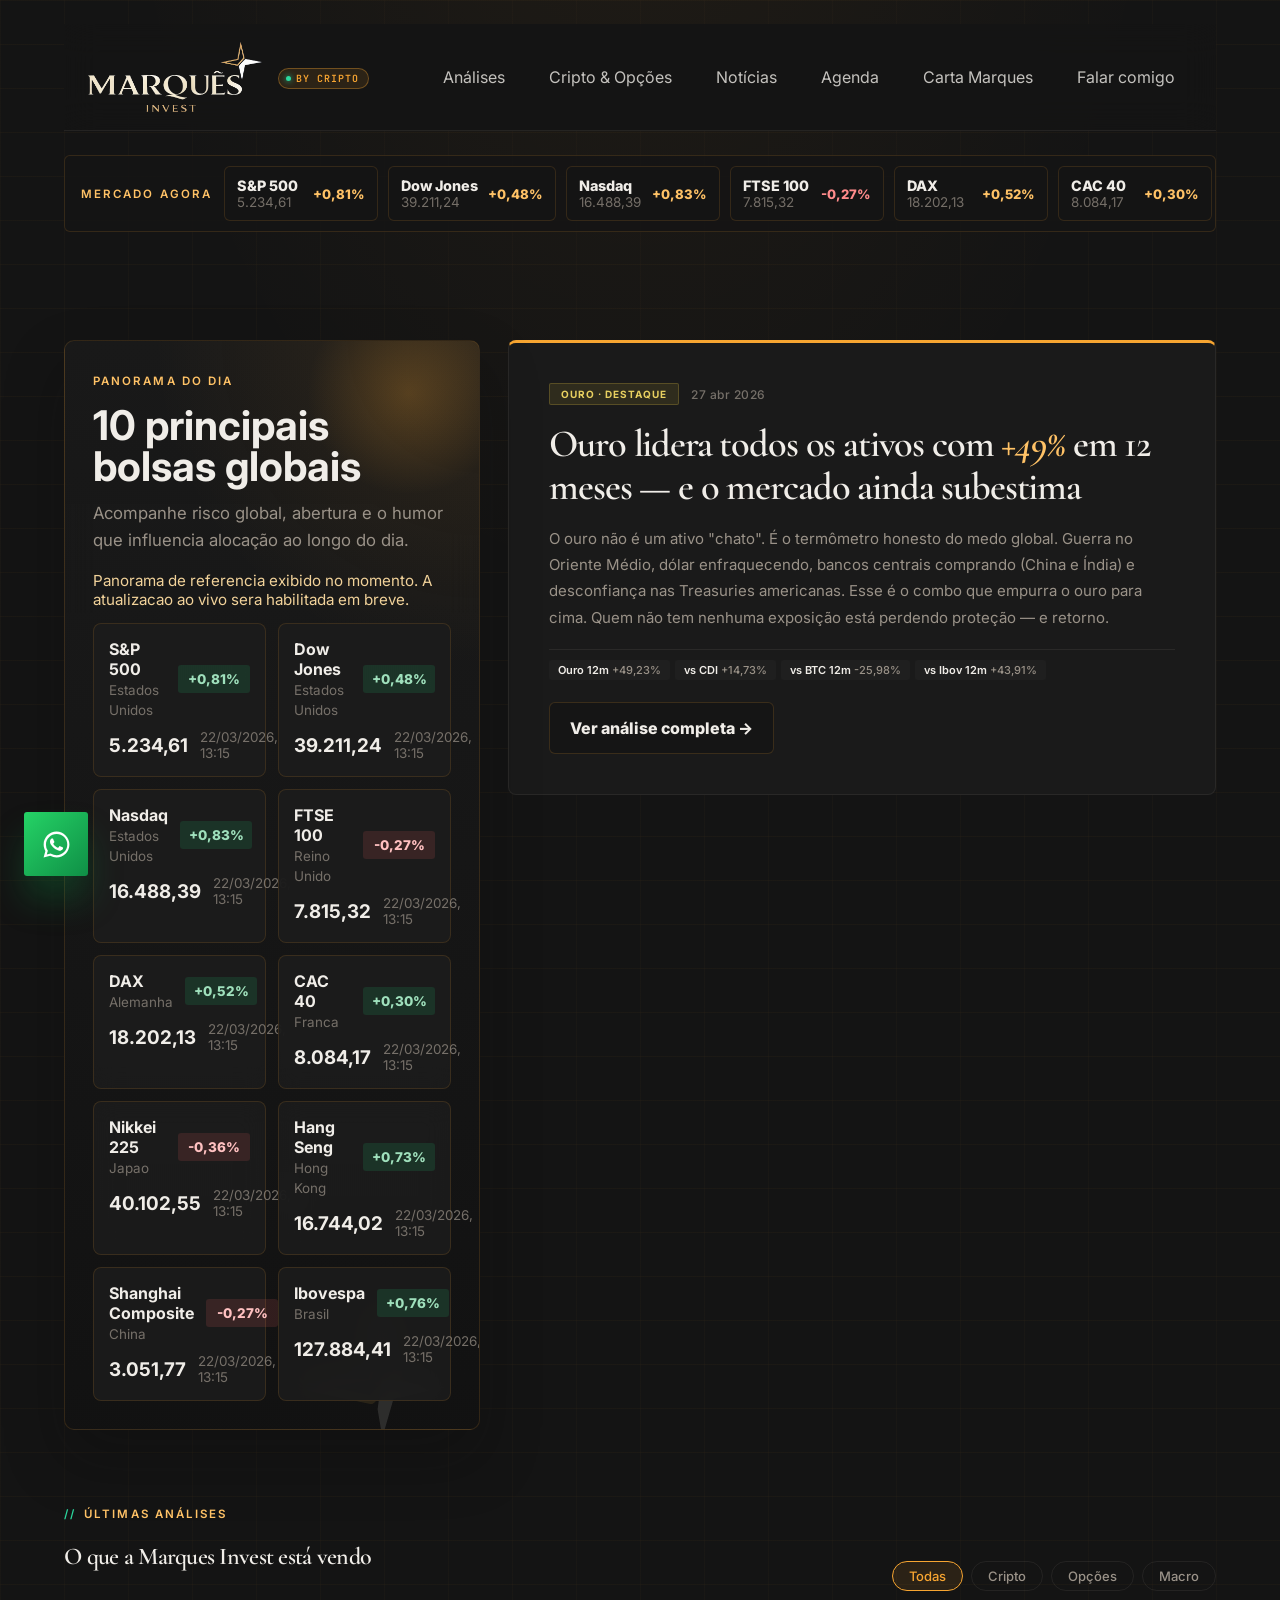
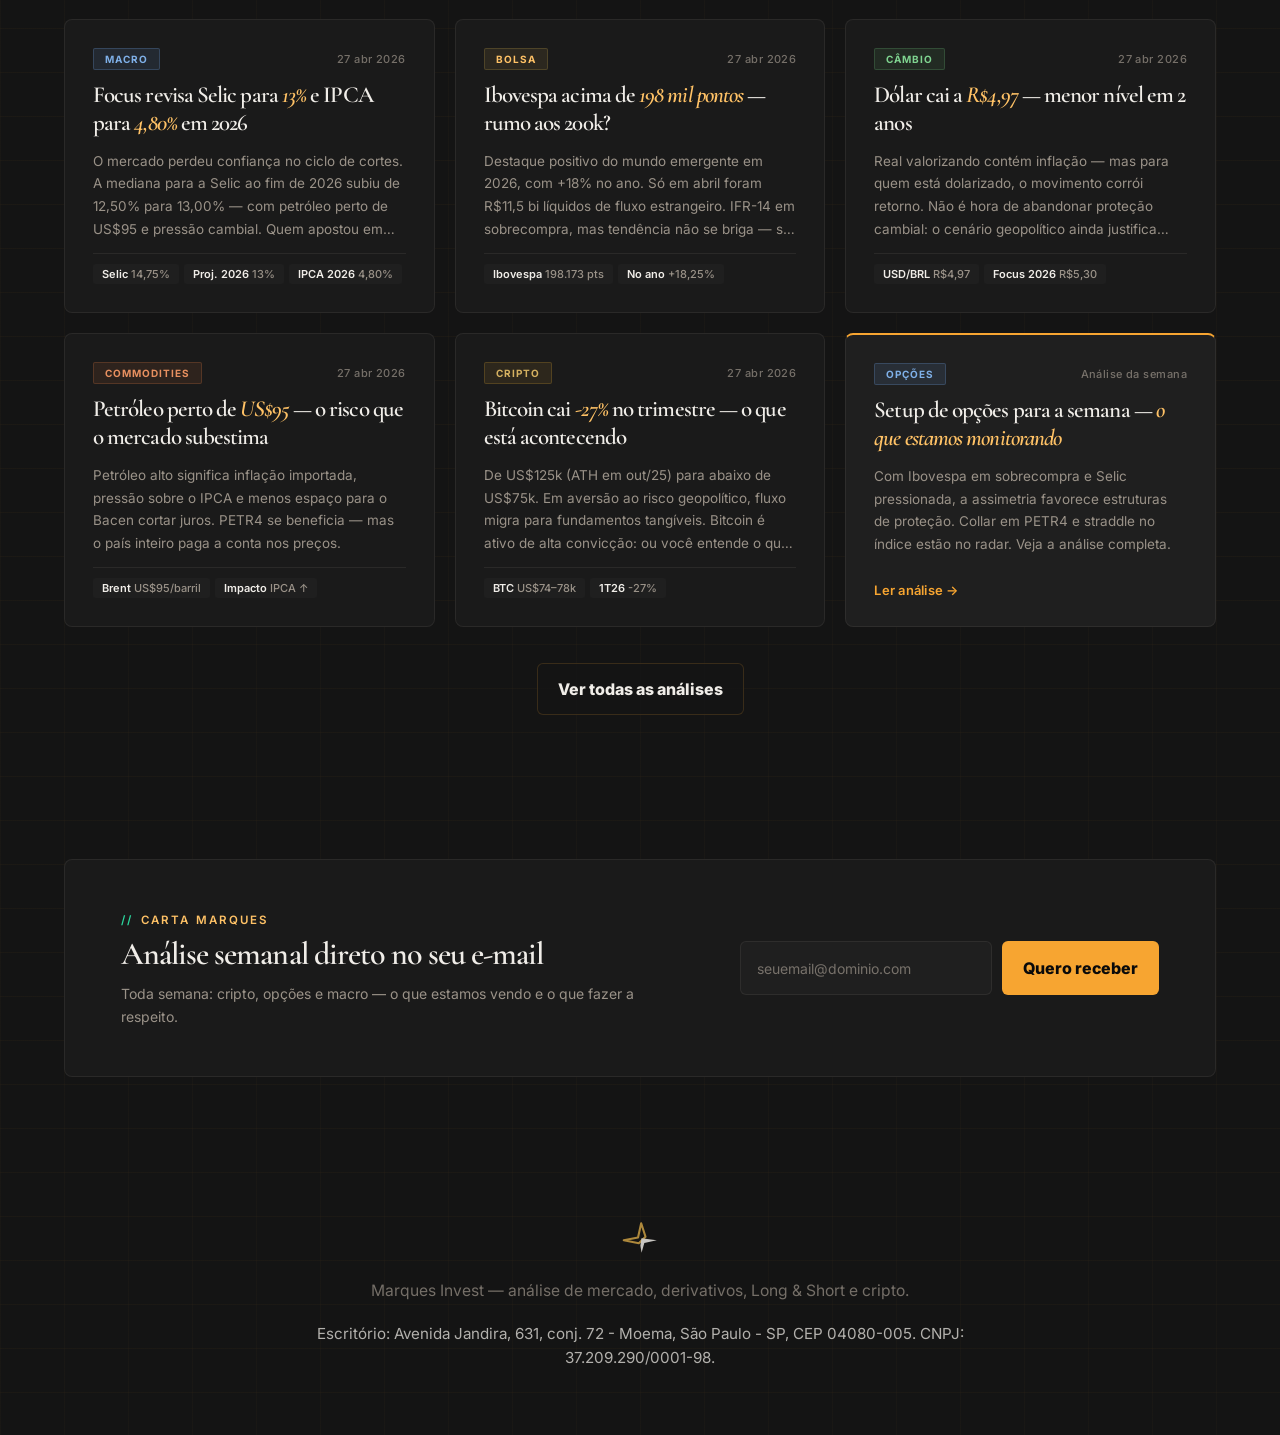
==== commit c2afcfe9: "merge: crypto-terminal rebrand" ====
--- a/index.html
+++ b/index.html
@@ -30,6 +30,7 @@
               src="assets/img/marques-invest-logo-header.png"
               alt="Marques Invest"
             />
+            <span class="brand-badge">By Cripto</span>
           </a>
           <div class="nav-links">
             <a href="analise-semana.html">Análises</a>
--- a/assets/css/styles.css
+++ b/assets/css/styles.css
@@ -1,4 +1,4 @@
-@import url("https://fonts.googleapis.com/css2?family=Cormorant+Garamond:wght@500;600;700&family=Inter:wght@400;500;600;700&display=swap");
+@import url("https://fonts.googleapis.com/css2?family=Cormorant+Garamond:wght@500;600;700&family=Inter:wght@400;500;600;700&family=JetBrains+Mono:wght@400;500;600&display=swap");
 
 :root {
   /* Background scale - warm charcoal */
@@ -9,11 +9,18 @@
   --surface-strong: #222222;
   --surface-dark: linear-gradient(160deg, #101010 0%, #141414 54%, #1a1a1a 100%);
 
-  /* Blue editorial accent */
-  --accent: #4f8ef7;
-  --accent-deep: #7fb3fa;
-  --accent-muted: #2563eb;
-  --accent-soft: rgba(79, 142, 247, 0.10);
+  /* Crypto terminal accent — bitcoin amber */
+  --accent: #f7a531;
+  --accent-deep: #ffc266;
+  --accent-muted: #c97f1c;
+  --accent-soft: rgba(247, 165, 49, 0.10);
+
+  /* Secondary — on-chain green, used for tickers/positive states */
+  --accent-2: #2bd99f;
+  --accent-2-soft: rgba(43, 217, 159, 0.10);
+
+  /* Terminal mono for tickers, kickers, numbers */
+  --font-mono: "JetBrains Mono", ui-monospace, monospace;
 
   /* Text hierarchy */
   --text: #f0ede8;
@@ -45,11 +52,11 @@
   --space-7: 48px;
   --space-8: 64px;
 
-  /* Radius - architectural, not bubbly */
-  --radius-sm: 4px;
-  --radius-md: 8px;
-  --radius-lg: 12px;
-  --radius-xl: 16px;
+  /* Radius - terminal, sharp edges over bubbly cards */
+  --radius-sm: 3px;
+  --radius-md: 6px;
+  --radius-lg: 8px;
+  --radius-xl: 10px;
 
   /* Transitions */
   --ease: cubic-bezier(0.16, 1, 0.3, 1);
@@ -71,7 +78,11 @@
   overflow-x: hidden;
   font-family: "Inter", -apple-system, BlinkMacSystemFont, sans-serif;
   color: var(--text);
-  background: #141414;
+  background:
+    linear-gradient(rgba(247, 165, 49, 0.035) 1px, transparent 1px) 0 0 / 100% 44px,
+    linear-gradient(90deg, rgba(247, 165, 49, 0.025) 1px, transparent 1px) 0 0 / 64px 100%,
+    radial-gradient(ellipse 70% 50% at 50% -10%, rgba(247, 165, 49, 0.06), transparent 60%),
+    #141414;
 }
 
 body::before,
@@ -177,7 +188,7 @@
   gap: 10px;
   min-width: 154px;
   padding: 10px 12px;
-  border: 1px solid rgba(79, 142, 247, 0.12);
+  border: 1px solid rgba(247, 165, 49, 0.12);
   border-radius: var(--radius-md);
   background: rgba(24, 24, 24, 0.94);
 }
@@ -231,10 +242,11 @@
 
 .crypto-ticker-label {
   flex: 0 0 auto;
-  color: var(--accent-muted);
-  font-size: 0.72rem;
+  color: var(--accent);
+  font-family: var(--font-mono);
+  font-size: 0.68rem;
   font-weight: 600;
-  letter-spacing: 0.18em;
+  letter-spacing: 0.14em;
   text-transform: uppercase;
   z-index: 1;
 }
@@ -272,23 +284,26 @@
 
 .crypto-ticker-symbol {
   color: var(--text);
-  font-size: 0.82rem;
-  font-weight: 700;
+  font-family: var(--font-mono);
+  font-size: 0.78rem;
+  font-weight: 600;
 }
 
 .crypto-ticker-price {
   color: var(--text-soft);
-  font-size: 0.8rem;
+  font-family: var(--font-mono);
+  font-size: 0.76rem;
   font-weight: 500;
 }
 
 .crypto-ticker-change {
-  font-size: 0.78rem;
-  font-weight: 700;
+  font-family: var(--font-mono);
+  font-size: 0.74rem;
+  font-weight: 600;
 }
 
 .crypto-ticker-change.positive {
-  color: #4ade80;
+  color: var(--accent-2);
 }
 
 .crypto-ticker-change.negative {
@@ -329,7 +344,7 @@
   width: 60px;
   height: 60px;
   color: var(--accent);
-  filter: drop-shadow(0 0 14px rgba(79, 142, 247, 0.20));
+  filter: drop-shadow(0 0 14px rgba(247, 165, 49, 0.20));
   transform: translateY(-2px);
 }
 
@@ -337,6 +352,40 @@
   display: block;
   width: 100%;
   height: 100%;
+}
+
+.brand-badge {
+  position: relative;
+  z-index: 1;
+  display: inline-flex;
+  align-items: center;
+  gap: 5px;
+  padding: 3px 9px 3px 7px;
+  border: 1px solid rgba(247, 165, 49, 0.35);
+  border-radius: 100px;
+  background: var(--accent-soft);
+  color: var(--accent);
+  font-family: var(--font-mono);
+  font-size: 0.62rem;
+  font-weight: 600;
+  letter-spacing: 0.1em;
+  text-transform: uppercase;
+  white-space: nowrap;
+  transform: translateY(1px);
+}
+
+.brand-badge::before {
+  content: "";
+  width: 5px;
+  height: 5px;
+  border-radius: 50%;
+  background: var(--accent-2);
+  box-shadow: 0 0 6px var(--accent-2);
+  flex: 0 0 auto;
+}
+
+@media (max-width: 640px) {
+  .brand-badge { display: none; }
 }
 
 .nav-links {
@@ -445,12 +494,19 @@
   border: none;
   border-radius: 0;
   background: none;
-  color: var(--accent-muted, #8a6e2f);
-  font-family: "Inter", sans-serif;
-  font-size: 0.72rem;
+  color: var(--accent, #8a6e2f);
+  font-family: var(--font-mono);
+  font-size: 0.7rem;
+  font-weight: 500;
+  letter-spacing: 0.1em;
+  text-transform: uppercase;
+}
+
+.eyebrow::before,
+.section-kicker::before {
+  content: "//";
+  color: var(--accent-2);
   font-weight: 600;
-  letter-spacing: 0.18em;
-  text-transform: uppercase;
 }
 
 .panel-label {
@@ -524,7 +580,7 @@
 
 .button-primary:hover {
   background: var(--accent-deep);
-  box-shadow: 0 0 24px rgba(79, 142, 247, 0.20), 0 8px 24px rgba(0, 0, 0, 0.2);
+  box-shadow: 0 0 24px rgba(247, 165, 49, 0.20), 0 8px 24px rgba(0, 0, 0, 0.2);
 }
 
 .button-secondary {
@@ -1373,7 +1429,7 @@
   max-width: 1460px;
   margin: 0 auto;
   padding: clamp(36px, 5vw, 56px);
-  border: 1px solid rgba(79, 142, 247, 0.16);
+  border: 1px solid rgba(247, 165, 49, 0.16);
   background: var(--bg-soft);
   overflow: hidden;
   display: flex;
@@ -1385,7 +1441,7 @@
   content: '';
   position: absolute;
   inset: 0;
-  background: radial-gradient(ellipse 60% 80% at 90% 50%, rgba(79, 142, 247, 0.05) 0%, transparent 60%);
+  background: radial-gradient(ellipse 60% 80% at 90% 50%, rgba(247, 165, 49, 0.05) 0%, transparent 60%);
   pointer-events: none;
 }
 
@@ -1428,7 +1484,7 @@
   font-family: 'Cormorant Garamond', serif;
   font-size: clamp(100px, 14vw, 200px);
   font-weight: 600;
-  color: rgba(79, 142, 247, 0.05);
+  color: rgba(247, 165, 49, 0.05);
   line-height: 1;
   pointer-events: none;
   user-select: none;
@@ -2349,7 +2405,7 @@
 .home-preview-media {
   overflow: hidden;
   border-radius: var(--radius-lg);
-  border: 1px solid rgba(79, 142, 247, 0.14);
+  border: 1px solid rgba(247, 165, 49, 0.14);
   aspect-ratio: 1.75 / 1;
   background: rgba(255, 255, 255, 0.04);
 }
@@ -2430,7 +2486,7 @@
 .home-mini-thumb {
   overflow: hidden;
   border-radius: var(--radius-md);
-  border: 1px solid rgba(79, 142, 247, 0.14);
+  border: 1px solid rgba(247, 165, 49, 0.14);
   aspect-ratio: 1.35 / 1;
   background: rgba(255, 255, 255, 0.04);
 }
@@ -2519,15 +2575,15 @@
 }
 
 .nav-links a:hover {
-  border-color: rgba(79, 142, 247, 0.16);
-  background: rgba(79, 142, 247, 0.08);
+  border-color: rgba(247, 165, 49, 0.16);
+  background: rgba(247, 165, 49, 0.08);
   color: var(--text);
   box-shadow: 0 14px 28px rgba(0, 0, 0, 0.22);
 }
 
 .nav-links a.is-current {
-  border-color: rgba(79, 142, 247, 0.26);
-  background: linear-gradient(180deg, rgba(79, 142, 247, 0.16) 0%, rgba(79, 142, 247, 0.08) 100%);
+  border-color: rgba(247, 165, 49, 0.26);
+  background: linear-gradient(180deg, rgba(247, 165, 49, 0.16) 0%, rgba(247, 165, 49, 0.08) 100%);
   color: var(--accent-deep);
   box-shadow: 0 16px 30px rgba(0, 0, 0, 0.24);
 }
@@ -2551,16 +2607,16 @@
 .admin-item,
 .admin-social-card,
 .intelligence-card {
-  border-color: rgba(79, 142, 247, 0.12);
+  border-color: rgba(247, 165, 49, 0.12);
   background:
     linear-gradient(180deg, rgba(12, 13, 17, 0.96), rgba(18, 20, 26, 0.92));
   box-shadow: 0 28px 60px rgba(0, 0, 0, 0.28);
 }
 
 body[data-page="home"] .hero-copy {
-  border-color: rgba(79, 142, 247, 0.14);
+  border-color: rgba(247, 165, 49, 0.14);
   background:
-    radial-gradient(circle at top right, rgba(79, 142, 247, 0.16), transparent 32%),
+    radial-gradient(circle at top right, rgba(247, 165, 49, 0.16), transparent 32%),
     linear-gradient(160deg, #060606 0%, #111111 46%, #14171d 100%);
 }
 
@@ -2568,7 +2624,7 @@
 .page-summary::before,
 .feature-main::before,
 .newsletter-card::before {
-  background: radial-gradient(circle, rgba(79, 142, 247, 0.16), transparent 72%);
+  background: radial-gradient(circle, rgba(247, 165, 49, 0.16), transparent 72%);
 }
 
 .hero-copy::after,
@@ -2612,13 +2668,13 @@
 
 .button-primary:hover {
   background: var(--accent-deep);
-  box-shadow: 0 0 24px rgba(79, 142, 247, 0.20), 0 8px 24px rgba(0, 0, 0, 0.2);
+  box-shadow: 0 0 24px rgba(247, 165, 49, 0.20), 0 8px 24px rgba(0, 0, 0, 0.2);
 }
 
 .button-secondary,
 .filter-button,
 .share-button {
-  border-color: rgba(79, 142, 247, 0.16);
+  border-color: rgba(247, 165, 49, 0.16);
   background: rgba(18, 19, 25, 0.9);
   color: var(--text);
   box-shadow: 0 14px 28px rgba(0, 0, 0, 0.18);
@@ -2627,8 +2683,8 @@
 .share-button:hover,
 .filter-button:hover,
 .button-secondary:hover {
-  border-color: rgba(79, 142, 247, 0.26);
-  background: rgba(79, 142, 247, 0.10);
+  border-color: rgba(247, 165, 49, 0.26);
+  background: rgba(247, 165, 49, 0.10);
   color: var(--accent-deep);
 }
 
@@ -2638,14 +2694,14 @@
 .intelligence-lead,
 .home-preview-main,
 .hero-strip-card {
-  border-color: rgba(79, 142, 247, 0.14);
+  border-color: rgba(247, 165, 49, 0.14);
   background:
-    radial-gradient(circle at top right, rgba(79, 142, 247, 0.16), transparent 34%),
+    radial-gradient(circle at top right, rgba(247, 165, 49, 0.16), transparent 34%),
     linear-gradient(160deg, #060606 0%, #0c0d11 46%, #14171d 100%);
 }
 
 .market-panel::before {
-  background: radial-gradient(circle, rgba(79, 142, 247, 0.22), transparent 72%);
+  background: radial-gradient(circle, rgba(247, 165, 49, 0.22), transparent 72%);
 }
 
 .market-item,
@@ -2654,7 +2710,7 @@
 .agenda-region-badge,
 .admin-chip,
 .option-card {
-  border-color: rgba(79, 142, 247, 0.14);
+  border-color: rgba(247, 165, 49, 0.14);
   background: rgba(21, 23, 29, 0.92);
 }
 
@@ -2671,7 +2727,7 @@
 
 .home-mini-item,
 .intelligence-points span {
-  border-color: rgba(79, 142, 247, 0.14);
+  border-color: rgba(247, 165, 49, 0.14);
   background: rgba(21, 23, 29, 0.92);
 }
 
@@ -2717,23 +2773,23 @@
 .feature:hover,
 .news-card:hover,
 .option-card:hover {
-  border-color: rgba(79, 142, 247, 0.16);
+  border-color: rgba(247, 165, 49, 0.16);
   box-shadow: 0 30px 68px rgba(0, 0, 0, 0.32);
 }
 
 .agenda-table-head {
-  border-bottom-color: rgba(79, 142, 247, 0.12);
+  border-bottom-color: rgba(247, 165, 49, 0.12);
   color: rgba(240, 237, 232, 0.52);
 }
 
 .agenda-row {
-  border-bottom-color: rgba(79, 142, 247, 0.08);
+  border-bottom-color: rgba(247, 165, 49, 0.08);
 }
 
 .agenda-timebox,
 .agenda-date {
-  border-color: rgba(79, 142, 247, 0.16);
-  background: linear-gradient(180deg, rgba(79, 142, 247, 0.14) 0%, rgba(79, 142, 247, 0.06) 100%);
+  border-color: rgba(247, 165, 49, 0.16);
+  background: linear-gradient(180deg, rgba(247, 165, 49, 0.14) 0%, rgba(247, 165, 49, 0.06) 100%);
 }
 
 .agenda-timebox strong,
@@ -2755,7 +2811,7 @@
 .field select,
 .field textarea,
 .newsletter-form input {
-  border-color: rgba(79, 142, 247, 0.14);
+  border-color: rgba(247, 165, 49, 0.14);
   background: rgba(15, 16, 21, 0.94);
   color: var(--text);
 }
@@ -2764,8 +2820,8 @@
 .field select:focus,
 .field textarea:focus,
 .newsletter-form input:focus {
-  border-color: rgba(79, 142, 247, 0.30);
-  box-shadow: 0 0 0 4px rgba(79, 142, 247, 0.08);
+  border-color: rgba(247, 165, 49, 0.30);
+  box-shadow: 0 0 0 4px rgba(247, 165, 49, 0.08);
 }
 
 .field input[readonly] {
@@ -2792,19 +2848,19 @@
 }
 
 .option-card:has(input:checked) {
-  border-color: rgba(79, 142, 247, 0.26);
-  background: linear-gradient(180deg, rgba(79, 142, 247, 0.16) 0%, rgba(79, 142, 247, 0.08) 100%);
-  box-shadow: 0 20px 32px rgba(79, 142, 247, 0.12);
+  border-color: rgba(247, 165, 49, 0.26);
+  background: linear-gradient(180deg, rgba(247, 165, 49, 0.16) 0%, rgba(247, 165, 49, 0.08) 100%);
+  box-shadow: 0 20px 32px rgba(247, 165, 49, 0.12);
 }
 
 .admin-note {
-  border-color: rgba(79, 142, 247, 0.16);
-  background: rgba(79, 142, 247, 0.08);
+  border-color: rgba(247, 165, 49, 0.16);
+  background: rgba(247, 165, 49, 0.08);
   color: var(--text-soft);
 }
 
 .admin-empty {
-  border-color: rgba(79, 142, 247, 0.16);
+  border-color: rgba(247, 165, 49, 0.16);
   color: var(--text-faint);
 }
 
@@ -3027,7 +3083,7 @@
 .market-ribbon {
   max-width: 1440px;
   padding: 10px 16px;
-  border-color: rgba(79, 142, 247, 0.10);
+  border-color: rgba(247, 165, 49, 0.10);
   background: rgba(20, 20, 20, 0.72);
 }
 
@@ -3039,7 +3095,7 @@
 
 .market-ribbon-item {
   background: var(--bg-soft);
-  border-color: rgba(79, 142, 247, 0.12);
+  border-color: rgba(247, 165, 49, 0.12);
 }
 
 .brand {
@@ -3073,7 +3129,7 @@
   width: 58px;
   height: 58px;
   color: var(--accent);
-  filter: drop-shadow(0 0 12px rgba(79, 142, 247, 0.16));
+  filter: drop-shadow(0 0 12px rgba(247, 165, 49, 0.16));
 }
 
 .brand-star svg path:first-child {
@@ -3097,15 +3153,15 @@
 }
 
 .nav-links a:hover {
-  background: rgba(79, 142, 247, 0.08);
-  border-color: rgba(79, 142, 247, 0.12);
+  background: rgba(247, 165, 49, 0.08);
+  border-color: rgba(247, 165, 49, 0.12);
   color: var(--text);
   box-shadow: none;
 }
 
 .nav-links a.is-current {
-  background: rgba(79, 142, 247, 0.10);
-  border-color: rgba(79, 142, 247, 0.16);
+  background: rgba(247, 165, 49, 0.10);
+  border-color: rgba(247, 165, 49, 0.16);
   color: var(--accent-deep);
   box-shadow: none;
 }
@@ -3139,7 +3195,7 @@
 .hero-strip-card,
 .home-preview-side,
 .home-preview-main {
-  border: 1px solid rgba(79, 142, 247, 0.12);
+  border: 1px solid rgba(247, 165, 49, 0.12);
   background: var(--bg-soft);
   box-shadow: 0 28px 60px rgba(10, 10, 10, 0.28);
   backdrop-filter: blur(16px);
@@ -3148,9 +3204,9 @@
 body[data-page="home"] .hero-copy {
   min-height: 560px;
   padding: clamp(28px, 4vw, 52px);
-  border-color: rgba(79, 142, 247, 0.16);
+  border-color: rgba(247, 165, 49, 0.16);
   background:
-    radial-gradient(circle at 85% 18%, rgba(79, 142, 247, 0.14), transparent 22%),
+    radial-gradient(circle at 85% 18%, rgba(247, 165, 49, 0.14), transparent 22%),
     linear-gradient(180deg, rgba(28, 28, 28, 0.98), rgba(20, 20, 20, 0.96));
 }
 
@@ -3158,7 +3214,7 @@
 .page-summary::before,
 .feature-main::before,
 .newsletter-card::before {
-  background: radial-gradient(circle, rgba(79, 142, 247, 0.16), transparent 72%);
+  background: radial-gradient(circle, rgba(247, 165, 49, 0.16), transparent 72%);
 }
 
 body[data-page="home"] .hero-copy h1 {
@@ -3275,13 +3331,13 @@
 
 .button-primary:hover {
   background: var(--accent-deep);
-  box-shadow: 0 0 24px rgba(79, 142, 247, 0.20), 0 8px 24px rgba(0, 0, 0, 0.2);
+  box-shadow: 0 0 24px rgba(247, 165, 49, 0.20), 0 8px 24px rgba(0, 0, 0, 0.2);
 }
 
 .button-secondary,
 .filter-button,
 .share-button {
-  border-color: rgba(79, 142, 247, 0.16);
+  border-color: rgba(247, 165, 49, 0.16);
   background: rgba(24, 24, 24, 0.82);
   color: var(--text);
   box-shadow: none;
@@ -3290,8 +3346,8 @@
 .button-secondary:hover,
 .filter-button:hover,
 .share-button:hover {
-  background: rgba(79, 142, 247, 0.08);
-  border-color: rgba(79, 142, 247, 0.22);
+  background: rgba(247, 165, 49, 0.08);
+  border-color: rgba(247, 165, 49, 0.22);
   color: var(--accent-deep);
 }
 
@@ -3302,9 +3358,9 @@
 .hero-strip-card,
 .manifesto-card,
 .diagnostic-card {
-  border-color: rgba(79, 142, 247, 0.16);
+  border-color: rgba(247, 165, 49, 0.16);
   background:
-    radial-gradient(circle at top right, rgba(79, 142, 247, 0.12), transparent 28%),
+    radial-gradient(circle at top right, rgba(247, 165, 49, 0.12), transparent 28%),
     linear-gradient(180deg, rgba(28, 28, 28, 0.98), rgba(22, 22, 22, 0.95));
 }
 
@@ -3375,7 +3431,7 @@
 .market-ribbon-item,
 .option-card,
 .admin-chip {
-  border-color: rgba(79, 142, 247, 0.14);
+  border-color: rgba(247, 165, 49, 0.14);
   background: rgba(28, 28, 28, 0.9);
 }
 
@@ -3392,7 +3448,7 @@
 .process-card {
   position: relative;
   padding: 28px 24px 24px;
-  border: 1px solid rgba(79, 142, 247, 0.12);
+  border: 1px solid rgba(247, 165, 49, 0.12);
   border-radius: var(--radius-lg);
   background: var(--bg-soft);
   box-shadow: var(--shadow-soft);
@@ -3413,8 +3469,8 @@
   height: 44px;
   margin-bottom: 18px;
   border-radius: var(--radius-sm);
-  border: 1px solid rgba(79, 142, 247, 0.16);
-  background: rgba(79, 142, 247, 0.08);
+  border: 1px solid rgba(247, 165, 49, 0.16);
+  background: rgba(247, 165, 49, 0.08);
   color: var(--accent-deep);
   font-family: "Inter", sans-serif;
   font-size: 0.78rem;
@@ -3456,7 +3512,7 @@
 
 .diagnostic-card {
   background:
-    radial-gradient(circle at 88% 12%, rgba(79, 142, 247, 0.16), transparent 20%),
+    radial-gradient(circle at 88% 12%, rgba(247, 165, 49, 0.16), transparent 20%),
     linear-gradient(180deg, rgba(30, 30, 30, 0.98), rgba(22, 22, 22, 0.94));
 }
 
@@ -3596,10 +3652,10 @@
 .office-card {
   margin-top: 28px;
   padding: 22px 24px;
-  border: 1px solid rgba(79, 142, 247, 0.16);
+  border: 1px solid rgba(247, 165, 49, 0.16);
   border-radius: var(--radius-lg);
   background:
-    radial-gradient(circle at top right, rgba(79, 142, 247, 0.10), transparent 28%),
+    radial-gradient(circle at top right, rgba(247, 165, 49, 0.10), transparent 28%),
     linear-gradient(180deg, rgba(22, 22, 22, 0.94), rgba(18, 18, 18, 0.9));
 }
 
@@ -3629,7 +3685,7 @@
 .field select,
 .field textarea,
 .newsletter-form input {
-  border-color: rgba(79, 142, 247, 0.14);
+  border-color: rgba(247, 165, 49, 0.14);
   background: rgba(18, 18, 18, 0.74);
   color: var(--text);
 }
@@ -3638,8 +3694,8 @@
 .field select:focus,
 .field textarea:focus,
 .newsletter-form input:focus {
-  border-color: rgba(79, 142, 247, 0.28);
-  box-shadow: 0 0 0 4px rgba(79, 142, 247, 0.08);
+  border-color: rgba(247, 165, 49, 0.28);
+  box-shadow: 0 0 0 4px rgba(247, 165, 49, 0.08);
 }
 
 .field input[readonly] {
@@ -3647,7 +3703,7 @@
 }
 
 .option-card:has(input:checked) {
-  border-color: rgba(79, 142, 247, 0.22);
+  border-color: rgba(247, 165, 49, 0.22);
   background: var(--bg-soft);
   box-shadow: none;
 }
@@ -3664,17 +3720,17 @@
 
 .agenda-table-head {
   color: rgba(240, 237, 232, 0.54);
-  border-bottom-color: rgba(79, 142, 247, 0.10);
+  border-bottom-color: rgba(247, 165, 49, 0.10);
 }
 
 .agenda-row {
-  border-bottom-color: rgba(79, 142, 247, 0.08);
+  border-bottom-color: rgba(247, 165, 49, 0.08);
 }
 
 .agenda-timebox,
 .agenda-date {
-  border-color: rgba(79, 142, 247, 0.16);
-  background: rgba(79, 142, 247, 0.08);
+  border-color: rgba(247, 165, 49, 0.16);
+  background: rgba(247, 165, 49, 0.08);
 }
 
 .news-section .section-heading {
@@ -3702,8 +3758,8 @@
 }
 
 .admin-note {
-  border-color: rgba(79, 142, 247, 0.14);
-  background: rgba(79, 142, 247, 0.08);
+  border-color: rgba(247, 165, 49, 0.14);
+  background: rgba(247, 165, 49, 0.08);
 }
 
 .admin-note strong,
@@ -3813,7 +3869,7 @@
   letter-spacing: 0.12em;
   line-height: 0.84;
   text-transform: uppercase;
-  text-shadow: 0 0 18px rgba(79, 142, 247, 0.10);
+  text-shadow: 0 0 18px rgba(247, 165, 49, 0.10);
 }
 
 .brand-mark {
@@ -3822,7 +3878,7 @@
   height: 58px;
   object-fit: contain;
   transform: translateY(-7px);
-  filter: drop-shadow(0 0 14px rgba(79, 142, 247, 0.16));
+  filter: drop-shadow(0 0 14px rgba(247, 165, 49, 0.16));
 }
 
 .nav-links a {
@@ -3831,8 +3887,8 @@
 
 .nav-links a:hover,
 .nav-links a.is-current {
-  border-color: rgba(79, 142, 247, 0.16);
-  background: rgba(79, 142, 247, 0.10);
+  border-color: rgba(247, 165, 49, 0.16);
+  background: rgba(247, 165, 49, 0.10);
   color: #f0ede8;
 }
 
@@ -3848,14 +3904,14 @@
 .filter-button,
 .share-button {
   background: rgba(22, 22, 22, 0.86);
-  border-color: rgba(79, 142, 247, 0.16);
+  border-color: rgba(247, 165, 49, 0.16);
   color: #f0ede8;
 }
 
 .button-secondary:hover,
 .filter-button:hover,
 .share-button:hover {
-  background: rgba(79, 142, 247, 0.08);
+  background: rgba(247, 165, 49, 0.08);
   color: var(--accent-deep);
 }
 
@@ -3887,16 +3943,16 @@
 .admin-panel,
 .admin-card,
 .admin-note {
-  border-color: rgba(79, 142, 247, 0.14);
+  border-color: rgba(247, 165, 49, 0.14);
   background:
-    radial-gradient(circle at top right, rgba(79, 142, 247, 0.10), transparent 28%),
+    radial-gradient(circle at top right, rgba(247, 165, 49, 0.10), transparent 28%),
     linear-gradient(180deg, rgba(26, 26, 26, 0.96), rgba(18, 18, 18, 0.92));
 }
 
 .intelligence-card--accent {
-  border-color: rgba(79, 142, 247, 0.20);
+  border-color: rgba(247, 165, 49, 0.20);
   background:
-    radial-gradient(circle at top right, rgba(79, 142, 247, 0.16), transparent 30%),
+    radial-gradient(circle at top right, rgba(247, 165, 49, 0.16), transparent 30%),
     linear-gradient(180deg, rgba(28, 28, 28, 0.98), rgba(20, 20, 20, 0.94));
 }
 
@@ -3904,7 +3960,7 @@
 .market-ribbon-item,
 .option-card,
 .admin-chip {
-  border-color: rgba(79, 142, 247, 0.14);
+  border-color: rgba(247, 165, 49, 0.14);
   background: rgba(20, 20, 20, 0.8);
 }
 
@@ -3943,8 +3999,8 @@
 .agenda-timebox,
 .agenda-date,
 .news-category-chip {
-  border-color: rgba(79, 142, 247, 0.16);
-  background: rgba(79, 142, 247, 0.08);
+  border-color: rgba(247, 165, 49, 0.16);
+  background: rgba(247, 165, 49, 0.08);
 }
 
 .news-category-chip,
@@ -3961,18 +4017,18 @@
 }
 
 .option-card:has(input:checked) {
-  border-color: rgba(79, 142, 247, 0.24);
+  border-color: rgba(247, 165, 49, 0.24);
   background: var(--bg-soft);
-  box-shadow: 0 18px 30px rgba(79, 142, 247, 0.12);
+  box-shadow: 0 18px 30px rgba(247, 165, 49, 0.12);
 }
 
 .admin-note {
-  background: rgba(79, 142, 247, 0.08);
+  background: rgba(247, 165, 49, 0.08);
   color: rgba(240, 237, 232, 0.76);
 }
 
 .admin-chip.is-live {
-  background: rgba(79, 142, 247, 0.14);
+  background: rgba(247, 165, 49, 0.14);
   color: var(--accent-deep);
 }
 
@@ -4009,10 +4065,10 @@
   grid-template-columns: minmax(320px, 0.92fr) minmax(0, 1.08fr);
   gap: 0;
   overflow: hidden;
-  border: 1px solid rgba(79, 142, 247, 0.14);
+  border: 1px solid rgba(247, 165, 49, 0.14);
   border-radius: var(--radius-lg);
   background:
-    radial-gradient(circle at top right, rgba(79, 142, 247, 0.12), transparent 30%),
+    radial-gradient(circle at top right, rgba(247, 165, 49, 0.12), transparent 30%),
     linear-gradient(180deg, rgba(26, 26, 26, 0.98), rgba(18, 18, 18, 0.94));
   box-shadow: 0 28px 72px rgba(0, 0, 0, 0.26);
 }
@@ -4039,7 +4095,7 @@
 .news-card-cover {
   aspect-ratio: 1.68 / 1;
   border-radius: var(--radius-md);
-  border: 1px solid rgba(79, 142, 247, 0.10);
+  border: 1px solid rgba(247, 165, 49, 0.10);
 }
 
 .news-lead-copy {
@@ -4093,10 +4149,10 @@
 
 .article-main,
 .article-sidecard {
-  border: 1px solid rgba(79, 142, 247, 0.14);
+  border: 1px solid rgba(247, 165, 49, 0.14);
   border-radius: var(--radius-lg);
   background:
-    radial-gradient(circle at top right, rgba(79, 142, 247, 0.08), transparent 30%),
+    radial-gradient(circle at top right, rgba(247, 165, 49, 0.08), transparent 30%),
     linear-gradient(180deg, rgba(26, 26, 26, 0.98), rgba(18, 18, 18, 0.94));
   box-shadow: 0 24px 58px rgba(0, 0, 0, 0.22);
 }
@@ -4147,7 +4203,7 @@
 .article-cover {
   margin-top: 28px;
   overflow: hidden;
-  border: 1px solid rgba(79, 142, 247, 0.12);
+  border: 1px solid rgba(247, 165, 49, 0.12);
   border-radius: var(--radius-lg);
   aspect-ratio: 1.9 / 1;
 }
@@ -4188,9 +4244,9 @@
 .article-content blockquote {
   margin: 28px 0;
   padding: 18px 22px;
-  border-left: 2px solid rgba(79, 142, 247, 0.46);
+  border-left: 2px solid rgba(247, 165, 49, 0.46);
   border-radius: 0 18px 18px 0;
-  background: rgba(79, 142, 247, 0.06);
+  background: rgba(247, 165, 49, 0.06);
   color: var(--accent-deep);
   font-family: "Cormorant Garamond", Georgia, serif;
   font-size: 1.5rem;
@@ -4285,9 +4341,9 @@
 }
 
 .field-checkbox {
-  border-color: rgba(79, 142, 247, 0.14);
+  border-color: rgba(247, 165, 49, 0.14);
   background:
-    radial-gradient(circle at top right, rgba(79, 142, 247, 0.08), transparent 32%),
+    radial-gradient(circle at top right, rgba(247, 165, 49, 0.08), transparent 32%),
     linear-gradient(180deg, rgba(26, 26, 26, 0.94), rgba(18, 18, 18, 0.9));
 }
 
@@ -4306,7 +4362,7 @@
   display: grid;
   gap: 12px;
   padding: 18px;
-  border: 1px dashed rgba(79, 142, 247, 0.16);
+  border: 1px dashed rgba(247, 165, 49, 0.16);
   border-radius: var(--radius-md);
   background: rgba(240, 237, 232, 0.02);
 }
@@ -4329,14 +4385,14 @@
   max-height: 280px;
   object-fit: cover;
   border-radius: var(--radius-md);
-  border: 1px solid rgba(79, 142, 247, 0.12);
+  border: 1px solid rgba(247, 165, 49, 0.12);
 }
 
 .pdf-preview-card {
   display: grid;
   gap: 14px;
   padding: 18px;
-  border: 1px solid rgba(79, 142, 247, 0.12);
+  border: 1px solid rgba(247, 165, 49, 0.12);
   border-radius: var(--radius-md);
   background: rgba(240, 237, 232, 0.03);
 }
@@ -4407,13 +4463,13 @@
 
 .ql-toolbar.ql-snow {
   background: var(--bg-elevated);
-  border: 1px solid rgba(79, 142, 247, 0.16);
+  border: 1px solid rgba(247, 165, 49, 0.16);
   border-radius: var(--radius-md) var(--radius-md) 0 0;
 }
 
 .ql-container.ql-snow {
   background: var(--bg-soft);
-  border: 1px solid rgba(79, 142, 247, 0.16);
+  border: 1px solid rgba(247, 165, 49, 0.16);
   border-top: none;
   border-radius: 0 0 var(--radius-md) var(--radius-md);
 }
@@ -4433,7 +4489,7 @@
 
 .ql-snow .ql-picker-options {
   background: var(--bg-elevated);
-  border: 1px solid rgba(79, 142, 247, 0.16);
+  border: 1px solid rgba(247, 165, 49, 0.16);
 }
 
 .ql-snow .ql-picker-item:hover,
@@ -4469,14 +4525,14 @@
 
 .ql-snow .ql-tooltip {
   background: var(--bg-elevated);
-  border: 1px solid rgba(79, 142, 247, 0.16);
+  border: 1px solid rgba(247, 165, 49, 0.16);
   color: var(--text);
   box-shadow: 0 8px 24px rgba(0, 0, 0, 0.4);
 }
 
 .ql-snow .ql-tooltip input[type="text"] {
   background: var(--bg-soft);
-  border: 1px solid rgba(79, 142, 247, 0.20);
+  border: 1px solid rgba(247, 165, 49, 0.20);
   color: var(--text);
   border-radius: 4px;
   padding: 4px 8px;
@@ -4497,10 +4553,10 @@
 .analysis-document-card,
 .analysis-document-viewer,
 .analysis-document-empty {
-  border: 1px solid rgba(79, 142, 247, 0.14);
+  border: 1px solid rgba(247, 165, 49, 0.14);
   border-radius: var(--radius-lg);
   background:
-    radial-gradient(circle at top right, rgba(79, 142, 247, 0.08), transparent 30%),
+    radial-gradient(circle at top right, rgba(247, 165, 49, 0.08), transparent 30%),
     linear-gradient(180deg, rgba(26, 26, 26, 0.98), rgba(18, 18, 18, 0.94));
   box-shadow: 0 24px 58px rgba(0, 0, 0, 0.22);
 }
@@ -4569,10 +4625,10 @@
 .analysis-marques-lead,
 .analysis-marques-card,
 .analysis-marques-empty {
-  border: 1px solid rgba(79, 142, 247, 0.14);
+  border: 1px solid rgba(247, 165, 49, 0.14);
   border-radius: var(--radius-lg);
   background:
-    radial-gradient(circle at top right, rgba(79, 142, 247, 0.08), transparent 30%),
+    radial-gradient(circle at top right, rgba(247, 165, 49, 0.08), transparent 30%),
     linear-gradient(180deg, rgba(26, 26, 26, 0.98), rgba(18, 18, 18, 0.94));
   box-shadow: 0 24px 58px rgba(0, 0, 0, 0.22);
 }
@@ -4653,7 +4709,7 @@
 .article-share {
   margin-top: 28px;
   padding-top: 18px;
-  border-top: 1px solid rgba(79, 142, 247, 0.12);
+  border-top: 1px solid rgba(247, 165, 49, 0.12);
 }
 
 .page-share {
@@ -4679,7 +4735,7 @@
 .hero-analysis-share {
   margin-top: 18px;
   padding-top: 14px;
-  border-top: 1px solid rgba(79, 142, 247, 0.12);
+  border-top: 1px solid rgba(247, 165, 49, 0.12);
 }
 
 /* ══════════════════════════════════════════════
@@ -4726,7 +4782,7 @@
   align-items: center;
   gap: 6px;
   padding: 6px 14px;
-  border: 1px solid rgba(79, 142, 247, 0.30);
+  border: 1px solid rgba(247, 165, 49, 0.30);
   border-radius: var(--radius-sm);
   background: transparent;
   color: var(--accent-deep);
@@ -4746,8 +4802,8 @@
 }
 
 .home-af-share-btn:hover {
-  background: rgba(79, 142, 247, 0.08);
-  border-color: rgba(79, 142, 247, 0.55);
+  background: rgba(247, 165, 49, 0.08);
+  border-color: rgba(247, 165, 49, 0.55);
   color: var(--accent);
 }
 
@@ -4761,7 +4817,7 @@
   overflow-y: auto;
   flex: 1;
   scrollbar-width: thin;
-  scrollbar-color: rgba(79, 142, 247, 0.15) transparent;
+  scrollbar-color: rgba(247, 165, 49, 0.15) transparent;
 }
 
 .home-af-scroll::-webkit-scrollbar {
@@ -4769,7 +4825,7 @@
 }
 
 .home-af-scroll::-webkit-scrollbar-thumb {
-  background: rgba(79, 142, 247, 0.20);
+  background: rgba(247, 165, 49, 0.20);
   border-radius: 2px;
 }
 
@@ -4788,7 +4844,7 @@
 }
 
 .home-af-card:hover {
-  background: rgba(79, 142, 247, 0.025);
+  background: rgba(247, 165, 49, 0.025);
 }
 
 .home-af-card-top {
@@ -5063,7 +5119,7 @@
   border-radius: 50%;
   background: var(--accent);
   border: 3px solid var(--bg);
-  box-shadow: 0 0 0 2px rgba(79, 142, 247, 0.35), 0 4px 12px rgba(0,0,0,0.3);
+  box-shadow: 0 0 0 2px rgba(247, 165, 49, 0.35), 0 4px 12px rgba(0,0,0,0.3);
   cursor: pointer;
   transition: box-shadow 0.2s ease, transform 0.15s ease;
 }
@@ -5074,13 +5130,13 @@
   border-radius: 50%;
   background: var(--accent);
   border: 3px solid var(--bg);
-  box-shadow: 0 0 0 2px rgba(79, 142, 247, 0.35);
+  box-shadow: 0 0 0 2px rgba(247, 165, 49, 0.35);
   cursor: pointer;
 }
 
 .sim-slider:hover::-webkit-slider-thumb,
 .sim-slider:focus::-webkit-slider-thumb {
-  box-shadow: 0 0 0 5px rgba(79, 142, 247, 0.16), 0 4px 16px rgba(0,0,0,0.3);
+  box-shadow: 0 0 0 5px rgba(247, 165, 49, 0.16), 0 4px 16px rgba(0,0,0,0.3);
   transform: scale(1.1);
 }
 
@@ -5101,7 +5157,7 @@
   gap: 28px;
   padding: 36px 32px;
   background: var(--bg-soft);
-  border: 1px solid rgba(79, 142, 247, 0.14);
+  border: 1px solid rgba(247, 165, 49, 0.14);
   position: relative;
   overflow: hidden;
 }
@@ -5220,7 +5276,7 @@
 }
 
 .sim-breakdown-row--pct {
-  background: rgba(79, 142, 247, 0.04);
+  background: rgba(247, 165, 49, 0.04);
 }
 
 .sim-breakdown-row--pct strong {
@@ -5297,7 +5353,7 @@
   padding: 28px 24px;
   border-radius: 16px;
   background: linear-gradient(160deg, #1a1a1a, #141414);
-  border: 1px solid rgba(79, 142, 247, 0.16);
+  border: 1px solid rgba(247, 165, 49, 0.16);
   box-shadow: 0 24px 64px rgba(0, 0, 0, 0.5);
 }
 
@@ -5359,7 +5415,7 @@
   margin-bottom: 16px;
   border-radius: var(--radius-md);
   overflow: hidden;
-  border: 1px solid rgba(79, 142, 247, 0.12);
+  border: 1px solid rgba(247, 165, 49, 0.12);
 }
 
 .insta-modal-preview img {
@@ -5387,7 +5443,7 @@
   width: 100%;
   min-height: 110px;
   padding: 12px 14px;
-  border: 1px solid rgba(79, 142, 247, 0.16);
+  border: 1px solid rgba(247, 165, 49, 0.16);
   border-radius: var(--radius-md);
   background: var(--bg-soft);
   color: var(--text);
@@ -5400,7 +5456,7 @@
 
 .insta-modal-caption:focus {
   outline: none;
-  border-color: rgba(79, 142, 247, 0.40);
+  border-color: rgba(247, 165, 49, 0.40);
 }
 
 .insta-modal-copy-btn {
@@ -5670,7 +5726,7 @@
   margin: 0;
   overflow: hidden;
   border-radius: var(--radius-lg);
-  border: 1px solid rgba(79, 142, 247, 0.16);
+  border: 1px solid rgba(247, 165, 49, 0.16);
   box-shadow: var(--shadow-soft);
   background: var(--bg-soft);
 }
@@ -5721,7 +5777,7 @@
 
 .button-primary:hover {
   background: var(--accent-deep);
-  box-shadow: 0 0 24px rgba(79, 142, 247, 0.20), 0 8px 24px rgba(0, 0, 0, 0.2);
+  box-shadow: 0 0 24px rgba(247, 165, 49, 0.20), 0 8px 24px rgba(0, 0, 0, 0.2);
 }
 
 @media (min-width: 1181px) {
@@ -5729,8 +5785,8 @@
     gap: 0;
     margin-top: 28px;
     padding: 10px 0;
-    border-top: 1px solid rgba(79, 142, 247, 0.16);
-    border-bottom: 1px solid rgba(79, 142, 247, 0.16);
+    border-top: 1px solid rgba(247, 165, 49, 0.16);
+    border-bottom: 1px solid rgba(247, 165, 49, 0.16);
     background: var(--bg-soft);
     border-radius: 0;
   }
@@ -5739,7 +5795,7 @@
     min-height: 0;
     padding: 22px 24px 18px;
     border: 0;
-    border-left: 1px solid rgba(79, 142, 247, 0.12);
+    border-left: 1px solid rgba(247, 165, 49, 0.12);
     border-radius: 0;
     background: transparent;
     box-shadow: none;
@@ -5786,8 +5842,8 @@
     grid-template-columns: repeat(3, minmax(0, 1fr));
     gap: 0;
     margin-top: 18px;
-    border-top: 1px solid rgba(79, 142, 247, 0.16);
-    border-bottom: 1px solid rgba(79, 142, 247, 0.16);
+    border-top: 1px solid rgba(247, 165, 49, 0.16);
+    border-bottom: 1px solid rgba(247, 165, 49, 0.16);
   }
 
   body[data-page="home"] .intelligence-card,
@@ -5795,7 +5851,7 @@
     min-height: 0;
     padding: 26px 24px 20px;
     border: 0;
-    border-left: 1px solid rgba(79, 142, 247, 0.12);
+    border-left: 1px solid rgba(247, 165, 49, 0.12);
     border-radius: 0;
     background: transparent;
     box-shadow: none;
@@ -5814,15 +5870,15 @@
   body[data-page="home"] .process-grid {
     gap: 0;
     margin-top: 6px;
-    border-top: 1px solid rgba(79, 142, 247, 0.16);
-    border-bottom: 1px solid rgba(79, 142, 247, 0.16);
+    border-top: 1px solid rgba(247, 165, 49, 0.16);
+    border-bottom: 1px solid rgba(247, 165, 49, 0.16);
   }
 
   body[data-page="home"] .process-card {
     min-height: 0;
     padding: 28px 24px 20px;
     border: 0;
-    border-left: 1px solid rgba(79, 142, 247, 0.12);
+    border-left: 1px solid rgba(247, 165, 49, 0.12);
     border-radius: 0;
     background: transparent;
     box-shadow: none;
@@ -5858,8 +5914,8 @@
 
   body[data-page="home"] .authority-column {
     gap: 0;
-    border-top: 1px solid rgba(79, 142, 247, 0.16);
-    border-bottom: 1px solid rgba(79, 142, 247, 0.16);
+    border-top: 1px solid rgba(247, 165, 49, 0.16);
+    border-bottom: 1px solid rgba(247, 165, 49, 0.16);
   }
 
   body[data-page="home"] .teaser-card--feature {
@@ -5878,7 +5934,7 @@
     min-height: 0;
     padding: 28px 0 24px;
     border: 0;
-    border-top: 1px solid rgba(79, 142, 247, 0.12);
+    border-top: 1px solid rgba(247, 165, 49, 0.12);
     border-radius: 0;
     background: transparent;
     box-shadow: none;
@@ -5898,14 +5954,14 @@
     grid-template-columns: repeat(3, minmax(0, 1fr));
     gap: 0;
     margin-top: 24px;
-    border-top: 1px solid rgba(79, 142, 247, 0.16);
+    border-top: 1px solid rgba(247, 165, 49, 0.16);
   }
 
   body[data-page="home"] .authority-list .teaser-card {
     min-height: 0;
     padding: 26px 22px 18px;
     border: 0;
-    border-left: 1px solid rgba(79, 142, 247, 0.12);
+    border-left: 1px solid rgba(247, 165, 49, 0.12);
     border-radius: 0;
     background: transparent;
     box-shadow: none;
@@ -5924,7 +5980,7 @@
     min-height: 0;
     padding: 0 30px 0 0;
     border: 0;
-    border-right: 1px solid rgba(79, 142, 247, 0.14);
+    border-right: 1px solid rgba(247, 165, 49, 0.14);
     border-radius: 0;
     background: transparent;
     box-shadow: none;
@@ -5957,7 +6013,7 @@
   body[data-page="home"] .home-mini-item {
     padding: 16px 0;
     border: 0;
-    border-top: 1px solid rgba(79, 142, 247, 0.12);
+    border-top: 1px solid rgba(247, 165, 49, 0.12);
     border-radius: 0;
     background: transparent;
   }
@@ -5981,7 +6037,7 @@
   body[data-page="home"] .diagnostic-card {
     padding: 30px 0 24px 30px;
     border: 0;
-    border-left: 1px solid rgba(79, 142, 247, 0.14);
+    border-left: 1px solid rgba(247, 165, 49, 0.14);
     border-radius: 0;
     background: transparent;
     box-shadow: none;
@@ -6000,7 +6056,7 @@
   body[data-page="newsletter"] .newsletter-card--form {
     padding: 24px 0 24px 28px;
     border: 0;
-    border-left: 1px solid rgba(79, 142, 247, 0.14);
+    border-left: 1px solid rgba(247, 165, 49, 0.14);
     border-radius: 0;
     background: transparent;
     box-shadow: none;
@@ -6014,7 +6070,7 @@
   body[data-page="news"] .page-summary {
     padding: 8px 30px 8px 0;
     border: 0;
-    border-right: 1px solid rgba(79, 142, 247, 0.14);
+    border-right: 1px solid rgba(247, 165, 49, 0.14);
     border-radius: 0;
     background: transparent;
     box-shadow: none;
@@ -6140,7 +6196,7 @@
     grid-template-columns: minmax(0, 1.08fr) minmax(360px, 0.92fr);
     gap: 0;
     align-items: start;
-    border-top: 1px solid rgba(79, 142, 247, 0.16);
+    border-top: 1px solid rgba(247, 165, 49, 0.16);
     padding-top: 26px;
   }
 
@@ -6181,7 +6237,7 @@
   body[data-page="home"] .telegraph-services-grid .intelligence-visual {
     min-height: 360px;
     border: 0;
-    border-top: 1px solid rgba(79, 142, 247, 0.14);
+    border-top: 1px solid rgba(247, 165, 49, 0.14);
     border-radius: 0;
     box-shadow: none;
   }
@@ -6190,7 +6246,7 @@
     grid-template-columns: 1fr;
     gap: 0;
     padding-left: 36px;
-    border-left: 1px solid rgba(79, 142, 247, 0.14);
+    border-left: 1px solid rgba(247, 165, 49, 0.14);
   }
 
   body[data-page="home"] .telegraph-services-grid .intelligence-card,
@@ -6198,7 +6254,7 @@
     min-height: 0;
     padding: 22px 0;
     border: 0;
-    border-top: 1px solid rgba(79, 142, 247, 0.14);
+    border-top: 1px solid rgba(247, 165, 49, 0.14);
     border-radius: 0;
     background: transparent;
     box-shadow: none;
@@ -6222,7 +6278,7 @@
 
   body[data-page="home"] .process-section--telegraph .section-content,
   body[data-page="home"] .authority-section--telegraph .section-content {
-    border-top: 1px solid rgba(79, 142, 247, 0.16);
+    border-top: 1px solid rgba(247, 165, 49, 0.16);
     padding-top: 24px;
   }
 
@@ -6235,7 +6291,7 @@
     min-height: 0;
     padding: 18px 26px 16px;
     border: 0;
-    border-left: 1px solid rgba(79, 142, 247, 0.14);
+    border-left: 1px solid rgba(247, 165, 49, 0.14);
     border-radius: 0;
     background: transparent;
     box-shadow: none;
@@ -6278,7 +6334,7 @@
     min-height: 0;
     padding: 0 40px 0 0;
     border: 0;
-    border-right: 1px solid rgba(79, 142, 247, 0.14);
+    border-right: 1px solid rgba(247, 165, 49, 0.14);
     border-radius: 0;
     background: transparent;
     box-shadow: none;
@@ -6305,7 +6361,7 @@
     gap: 14px 18px;
     margin-top: 28px;
     padding: 22px 0 0;
-    border-top: 1px solid rgba(79, 142, 247, 0.14);
+    border-top: 1px solid rgba(247, 165, 49, 0.14);
     list-style: none;
   }
 
@@ -6334,7 +6390,7 @@
 
   body[data-page="home"] .authority-section--telegraph .authority-column .teaser-card + .teaser-card {
     padding-top: 24px;
-    border-top: 1px solid rgba(79, 142, 247, 0.14);
+    border-top: 1px solid rgba(247, 165, 49, 0.14);
   }
 
   body[data-page="home"] .authority-section--telegraph .authority-column .teaser-card::after {
@@ -6351,14 +6407,14 @@
     grid-template-columns: repeat(3, minmax(0, 1fr));
     gap: 0;
     margin-top: 28px;
-    border-top: 1px solid rgba(79, 142, 247, 0.16);
+    border-top: 1px solid rgba(247, 165, 49, 0.16);
   }
 
   body[data-page="home"] .authority-section--telegraph .authority-list .teaser-card {
     min-height: 0;
     padding: 22px 24px 16px;
     border: 0;
-    border-left: 1px solid rgba(79, 142, 247, 0.14);
+    border-left: 1px solid rgba(247, 165, 49, 0.14);
     border-radius: 0;
     background: transparent;
     box-shadow: none;
@@ -6392,7 +6448,7 @@
     grid-template-columns: minmax(0, 1.16fr) minmax(360px, 0.84fr);
     gap: 0;
     margin-top: 22px;
-    border-top: 1px solid rgba(79, 142, 247, 0.16);
+    border-top: 1px solid rgba(247, 165, 49, 0.16);
     padding-top: 26px;
   }
 
@@ -6400,7 +6456,7 @@
     min-height: 0;
     padding: 0 36px 0 0;
     border: 0;
-    border-right: 1px solid rgba(79, 142, 247, 0.14);
+    border-right: 1px solid rgba(247, 165, 49, 0.14);
     border-radius: 0;
     background: transparent;
     box-shadow: none;
@@ -6439,7 +6495,7 @@
   body[data-page="home"] .home-news-preview-section--telegraph .home-mini-item {
     padding: 18px 0;
     border: 0;
-    border-top: 1px solid rgba(79, 142, 247, 0.14);
+    border-top: 1px solid rgba(247, 165, 49, 0.14);
     border-radius: 0;
     background: transparent;
   }
@@ -6453,14 +6509,14 @@
     grid-template-columns: minmax(0, 1.04fr) minmax(360px, 0.96fr);
     gap: 0;
     margin-top: 34px;
-    border-top: 1px solid rgba(79, 142, 247, 0.16);
+    border-top: 1px solid rgba(247, 165, 49, 0.16);
     padding-top: 26px;
   }
 
   body[data-page="home"] .home-news-preview-section--telegraph .manifesto-card--visual {
     padding: 0 36px 0 0;
     border: 0;
-    border-right: 1px solid rgba(79, 142, 247, 0.14);
+    border-right: 1px solid rgba(247, 165, 49, 0.14);
     border-radius: 0;
     background: transparent;
     box-shadow: none;
